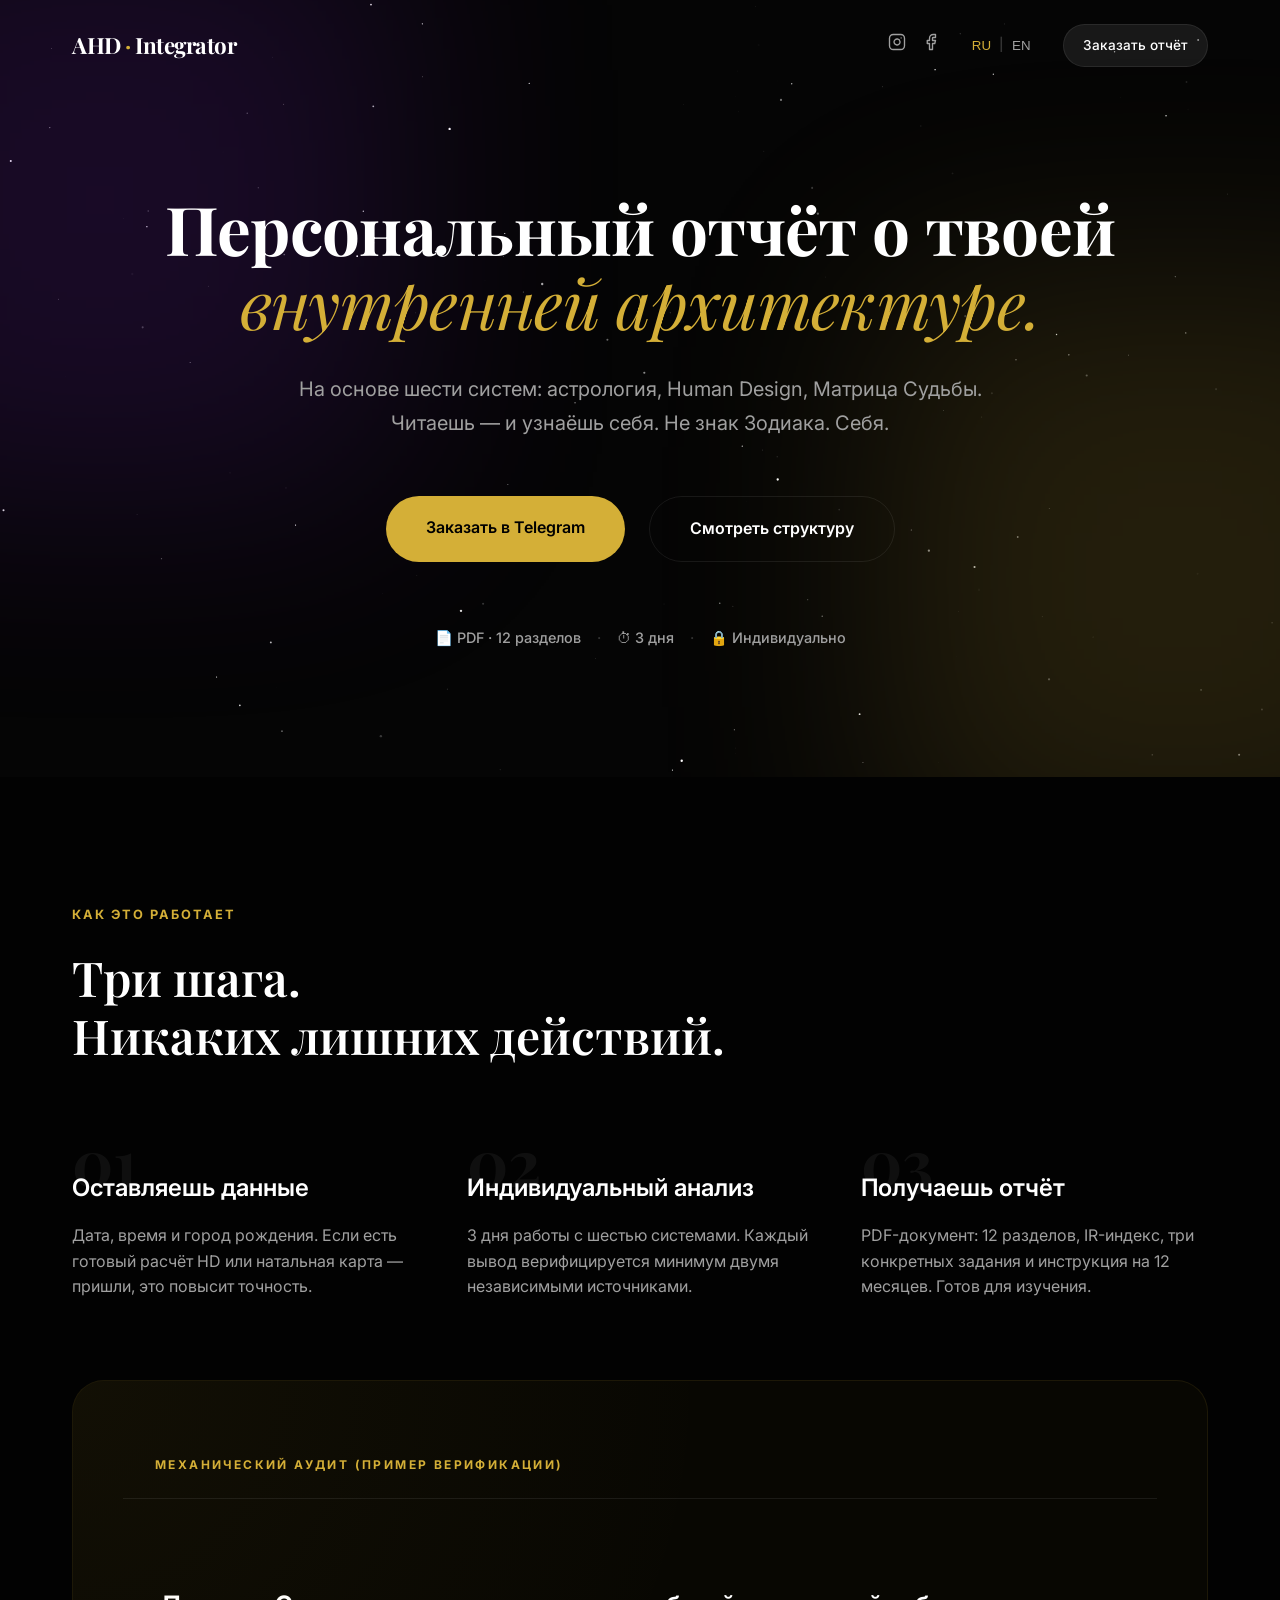
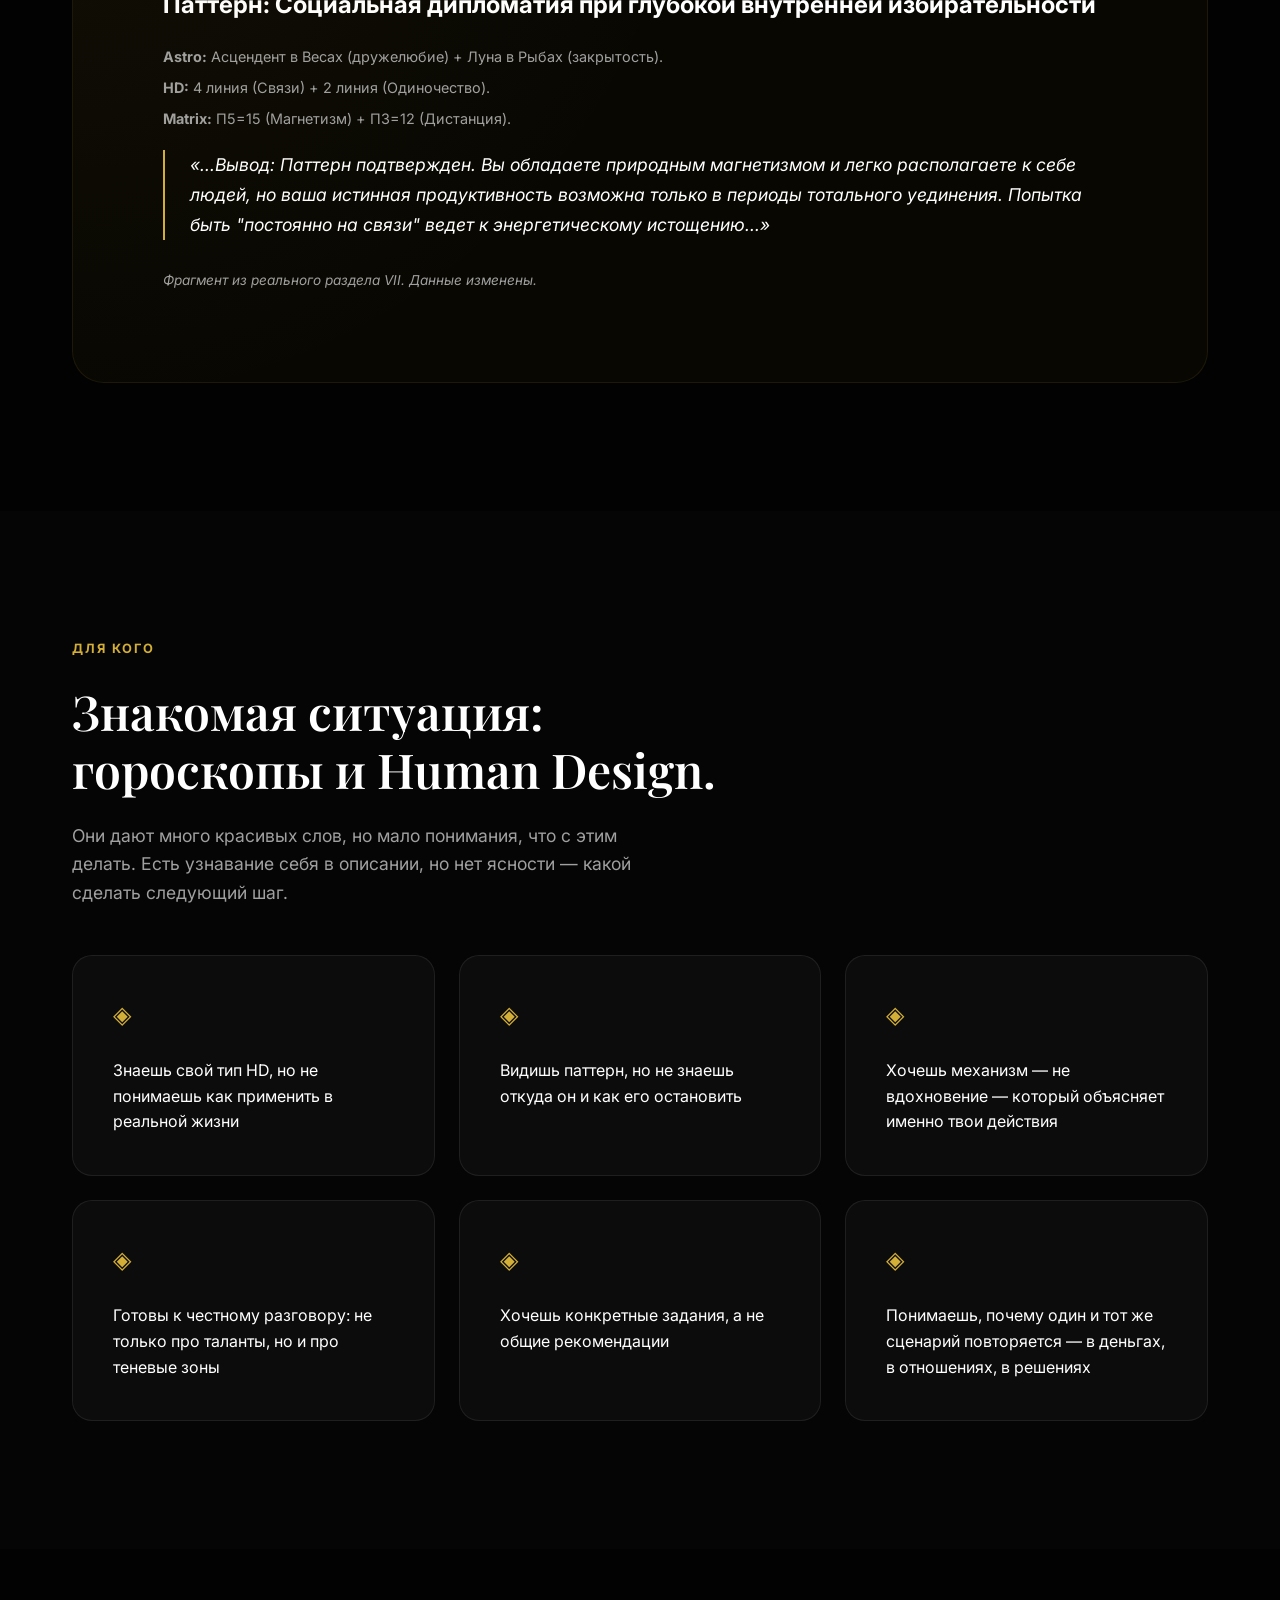
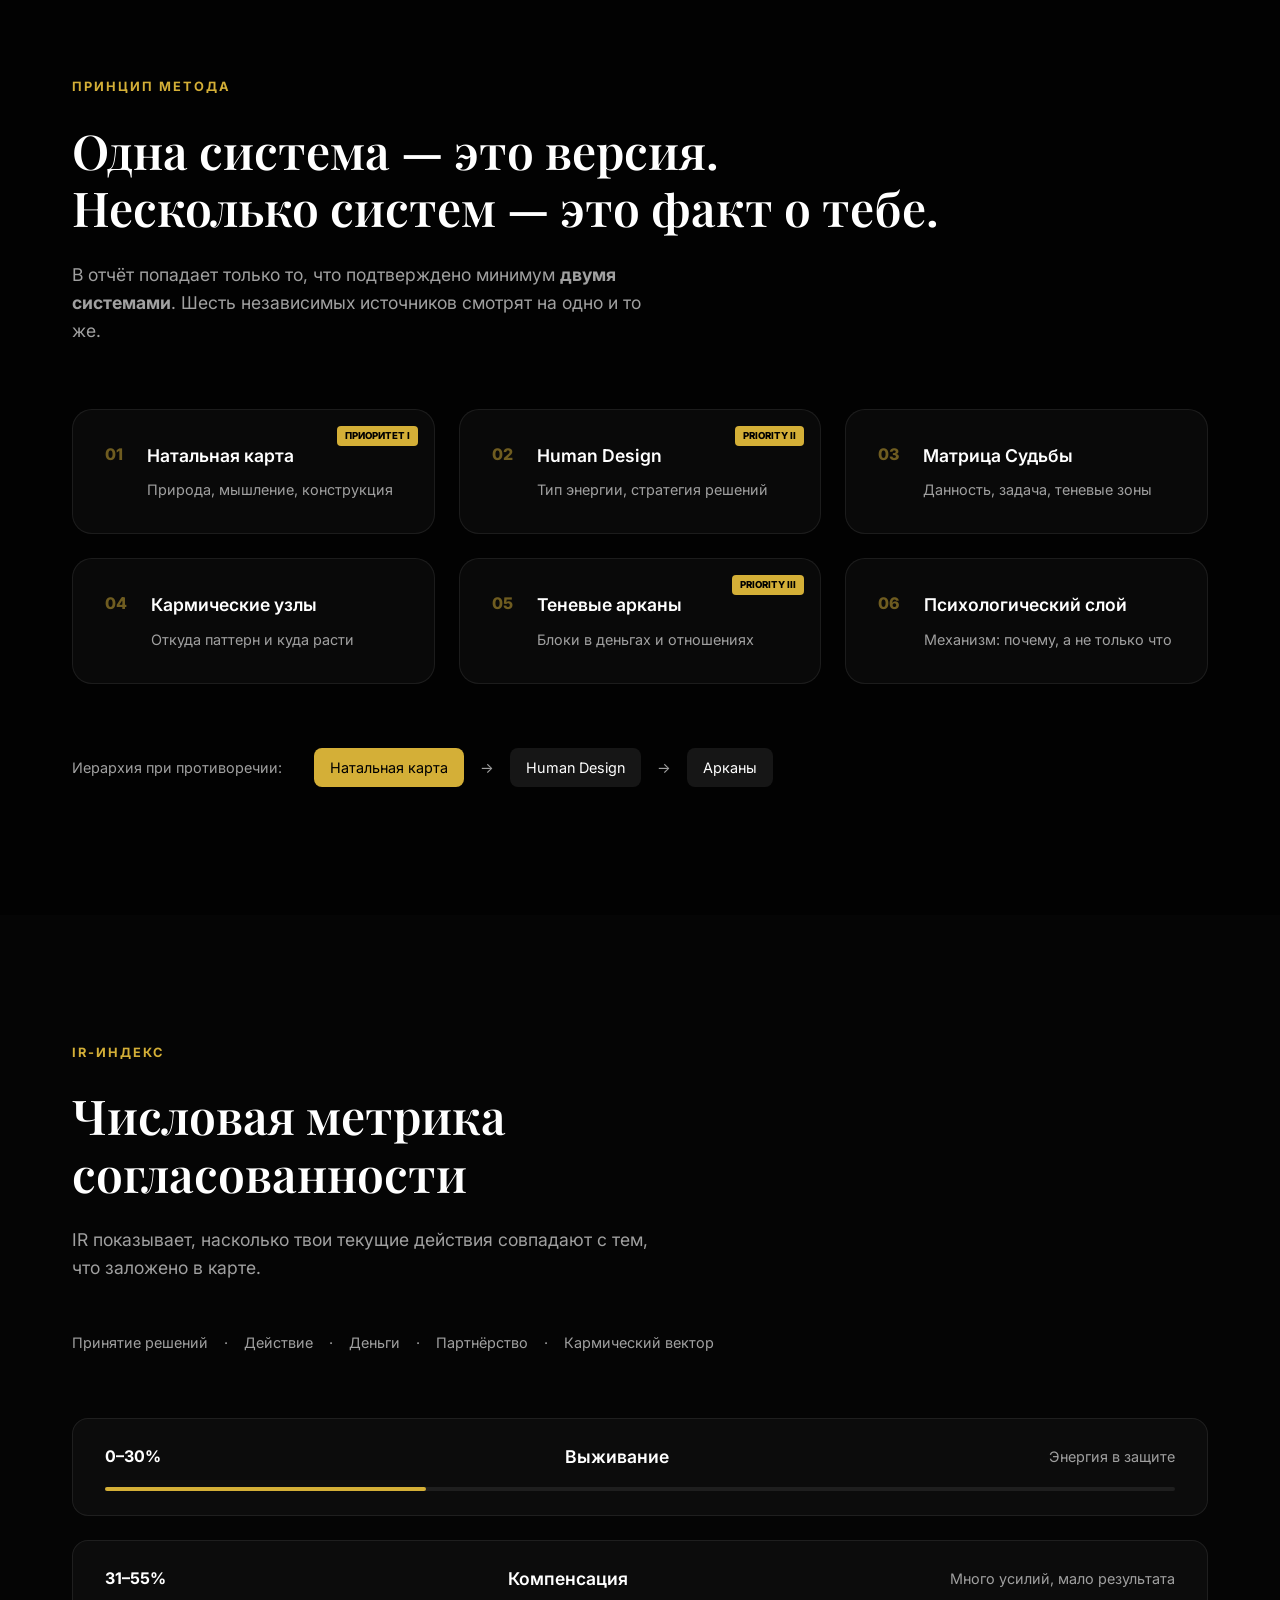
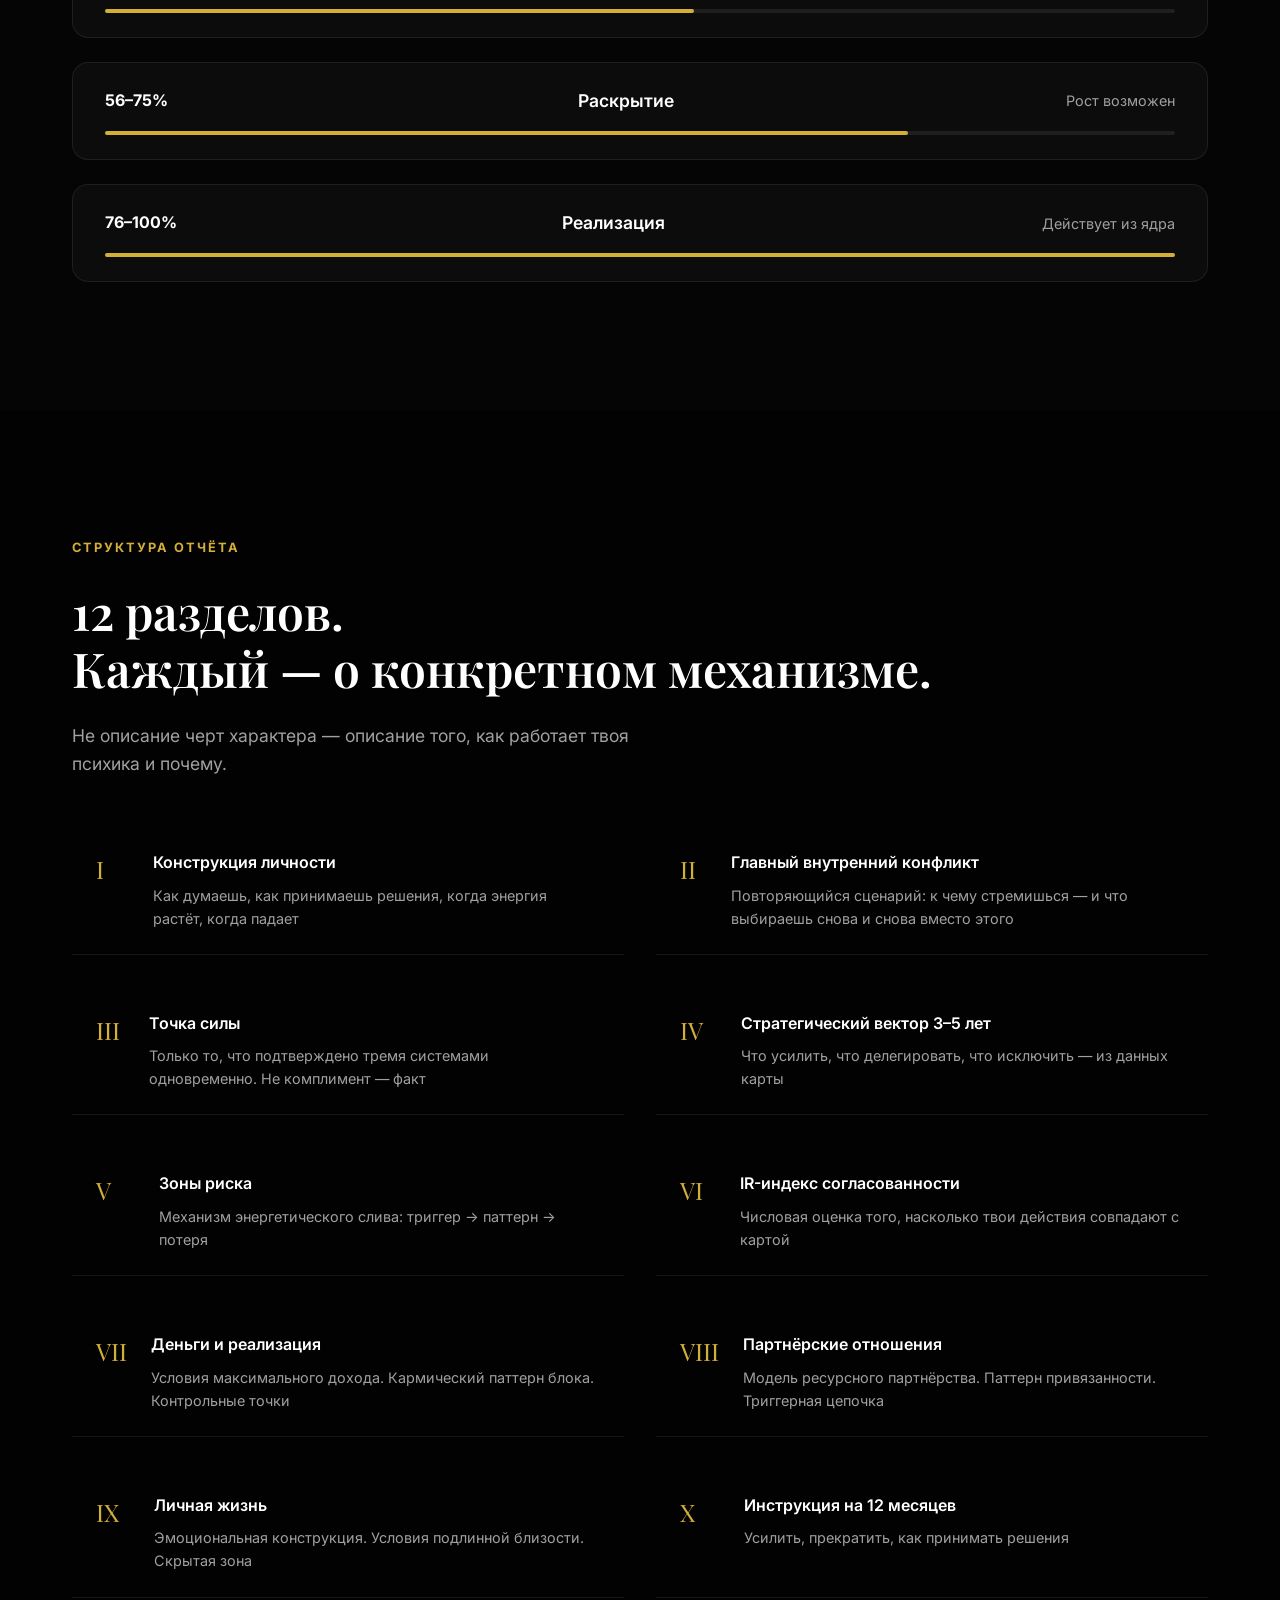
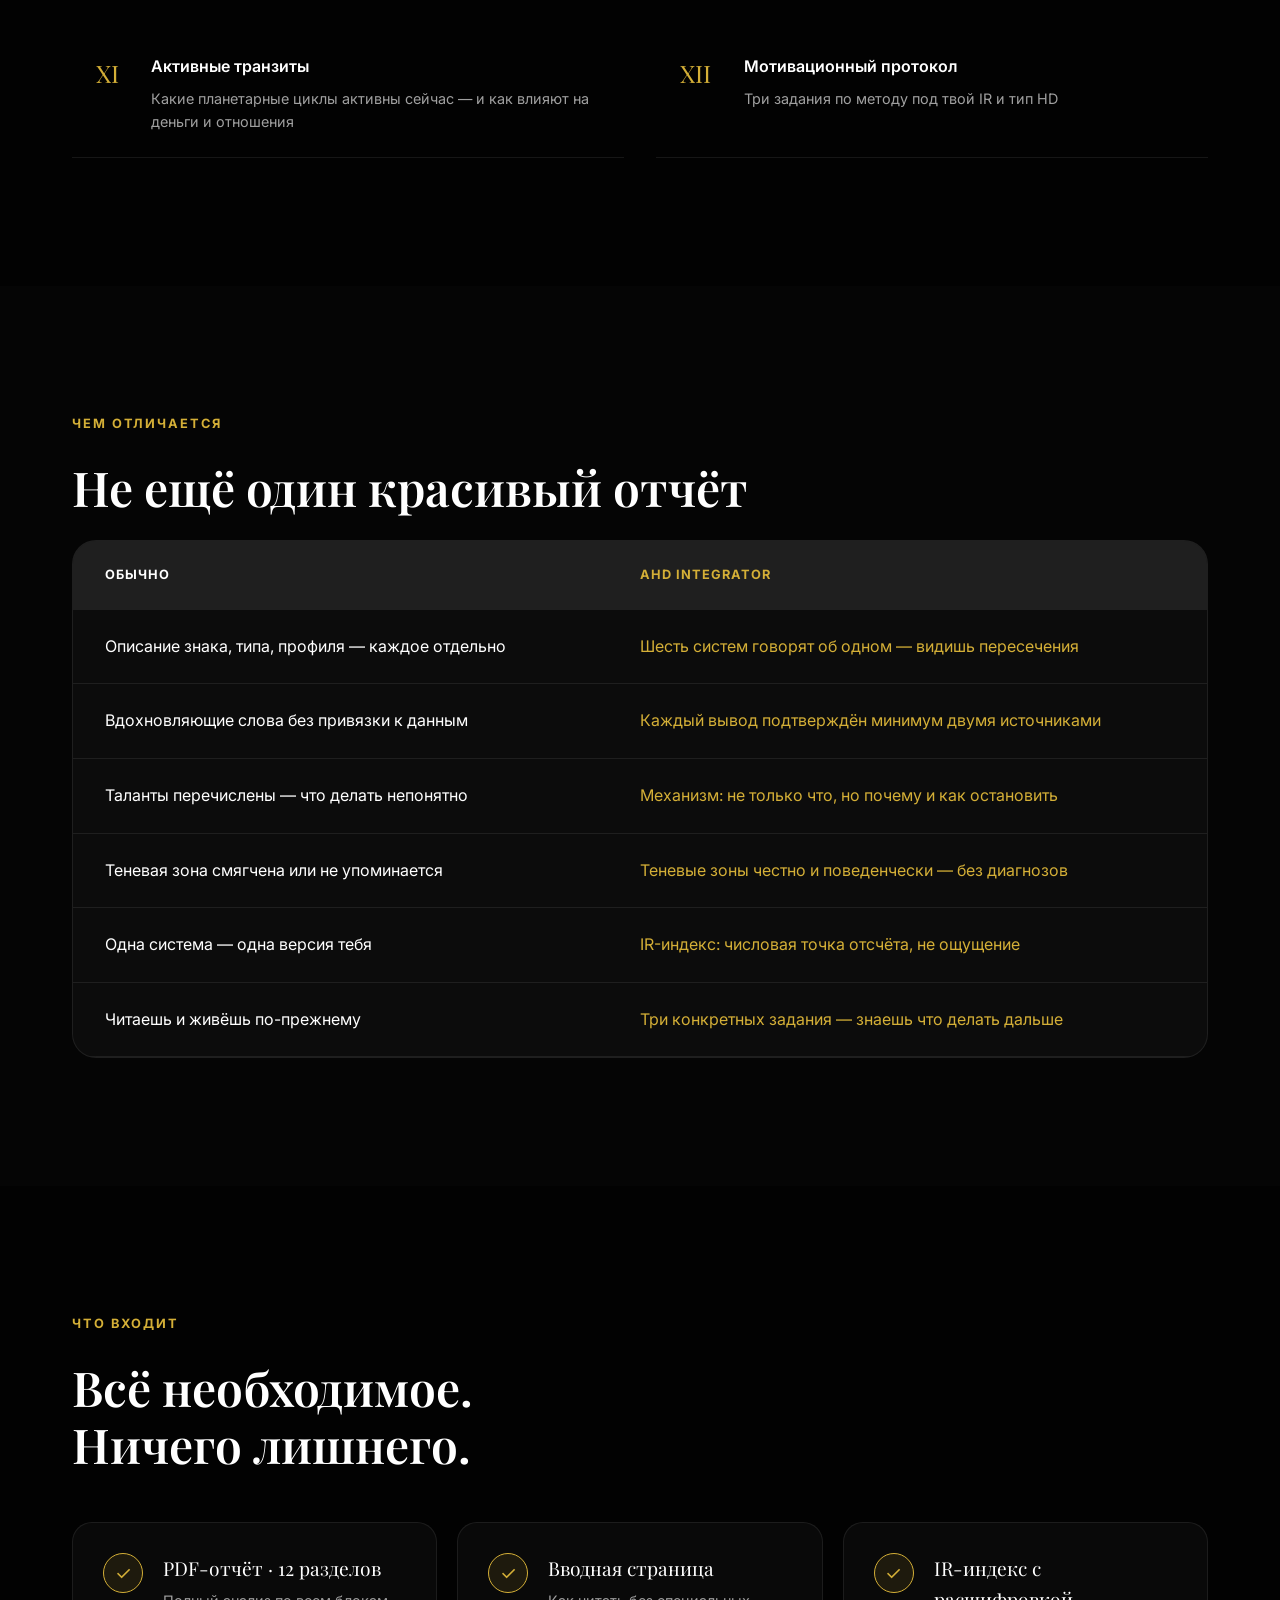
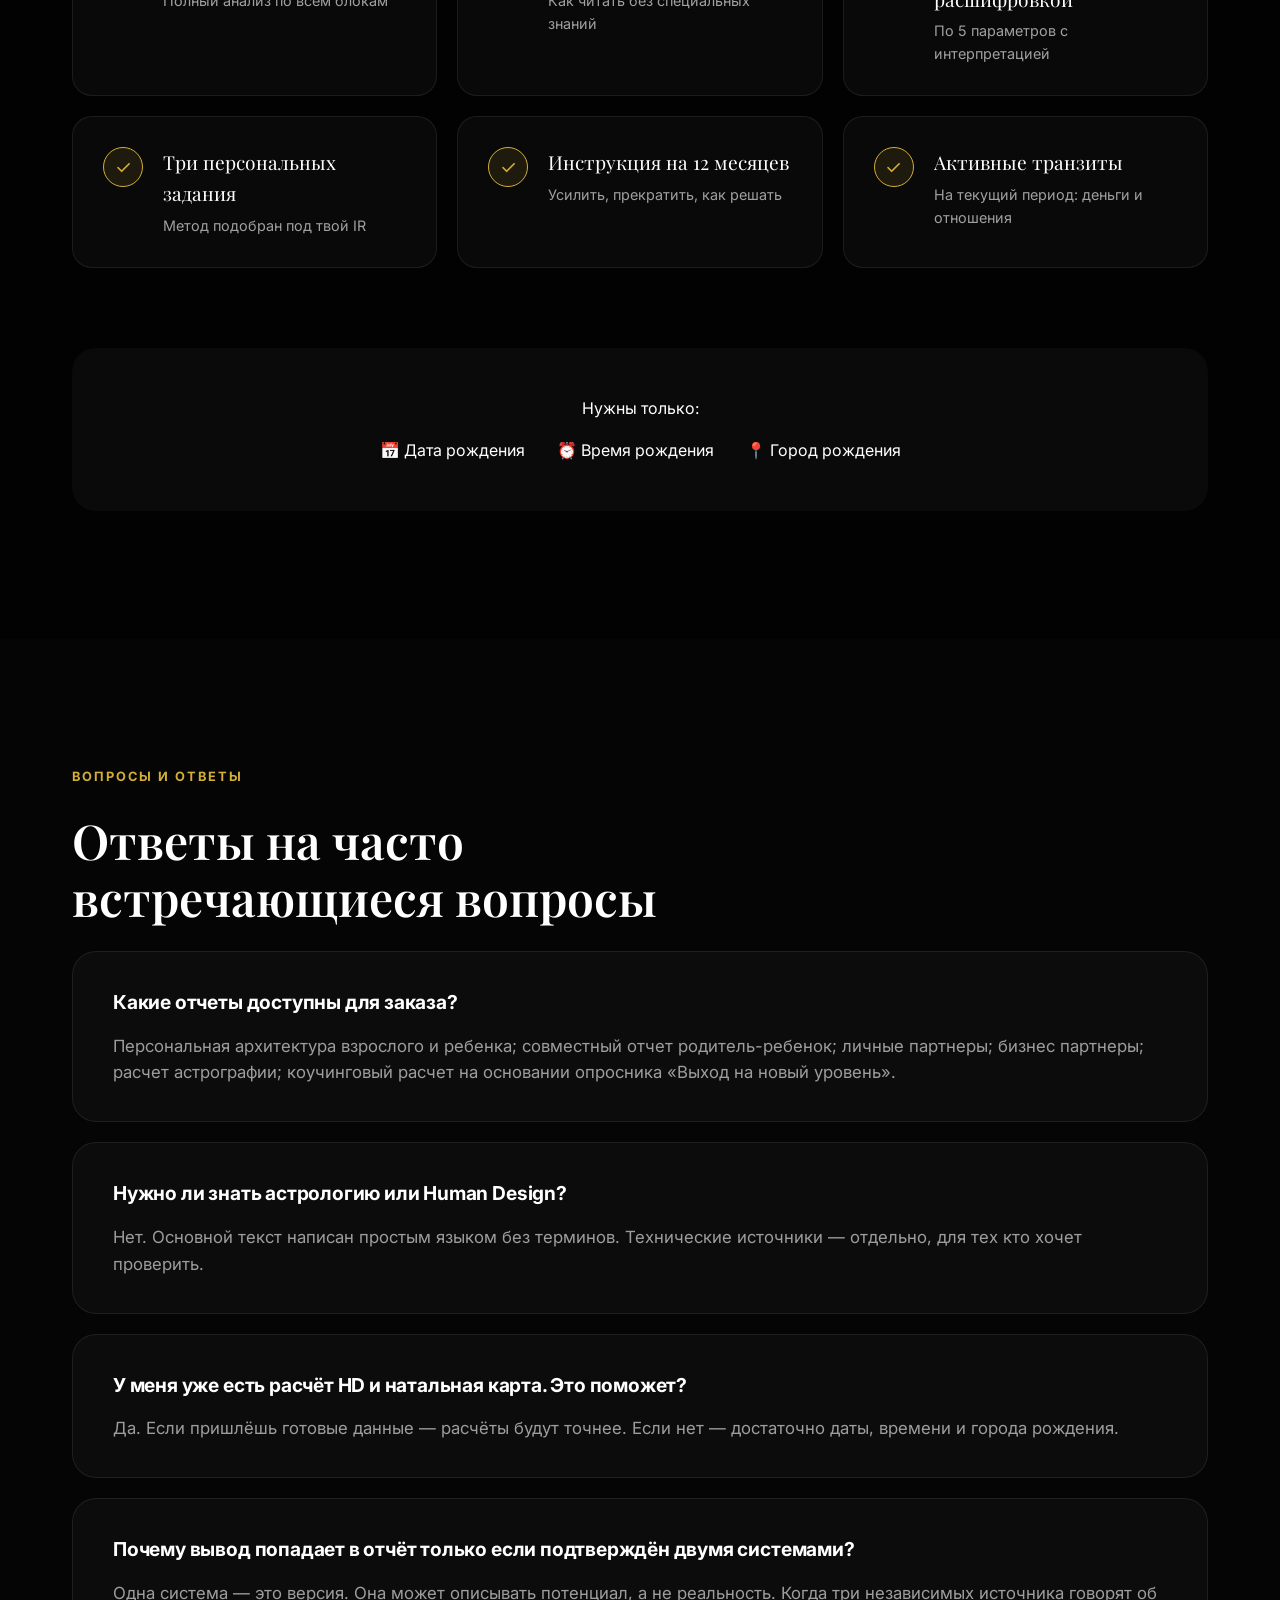
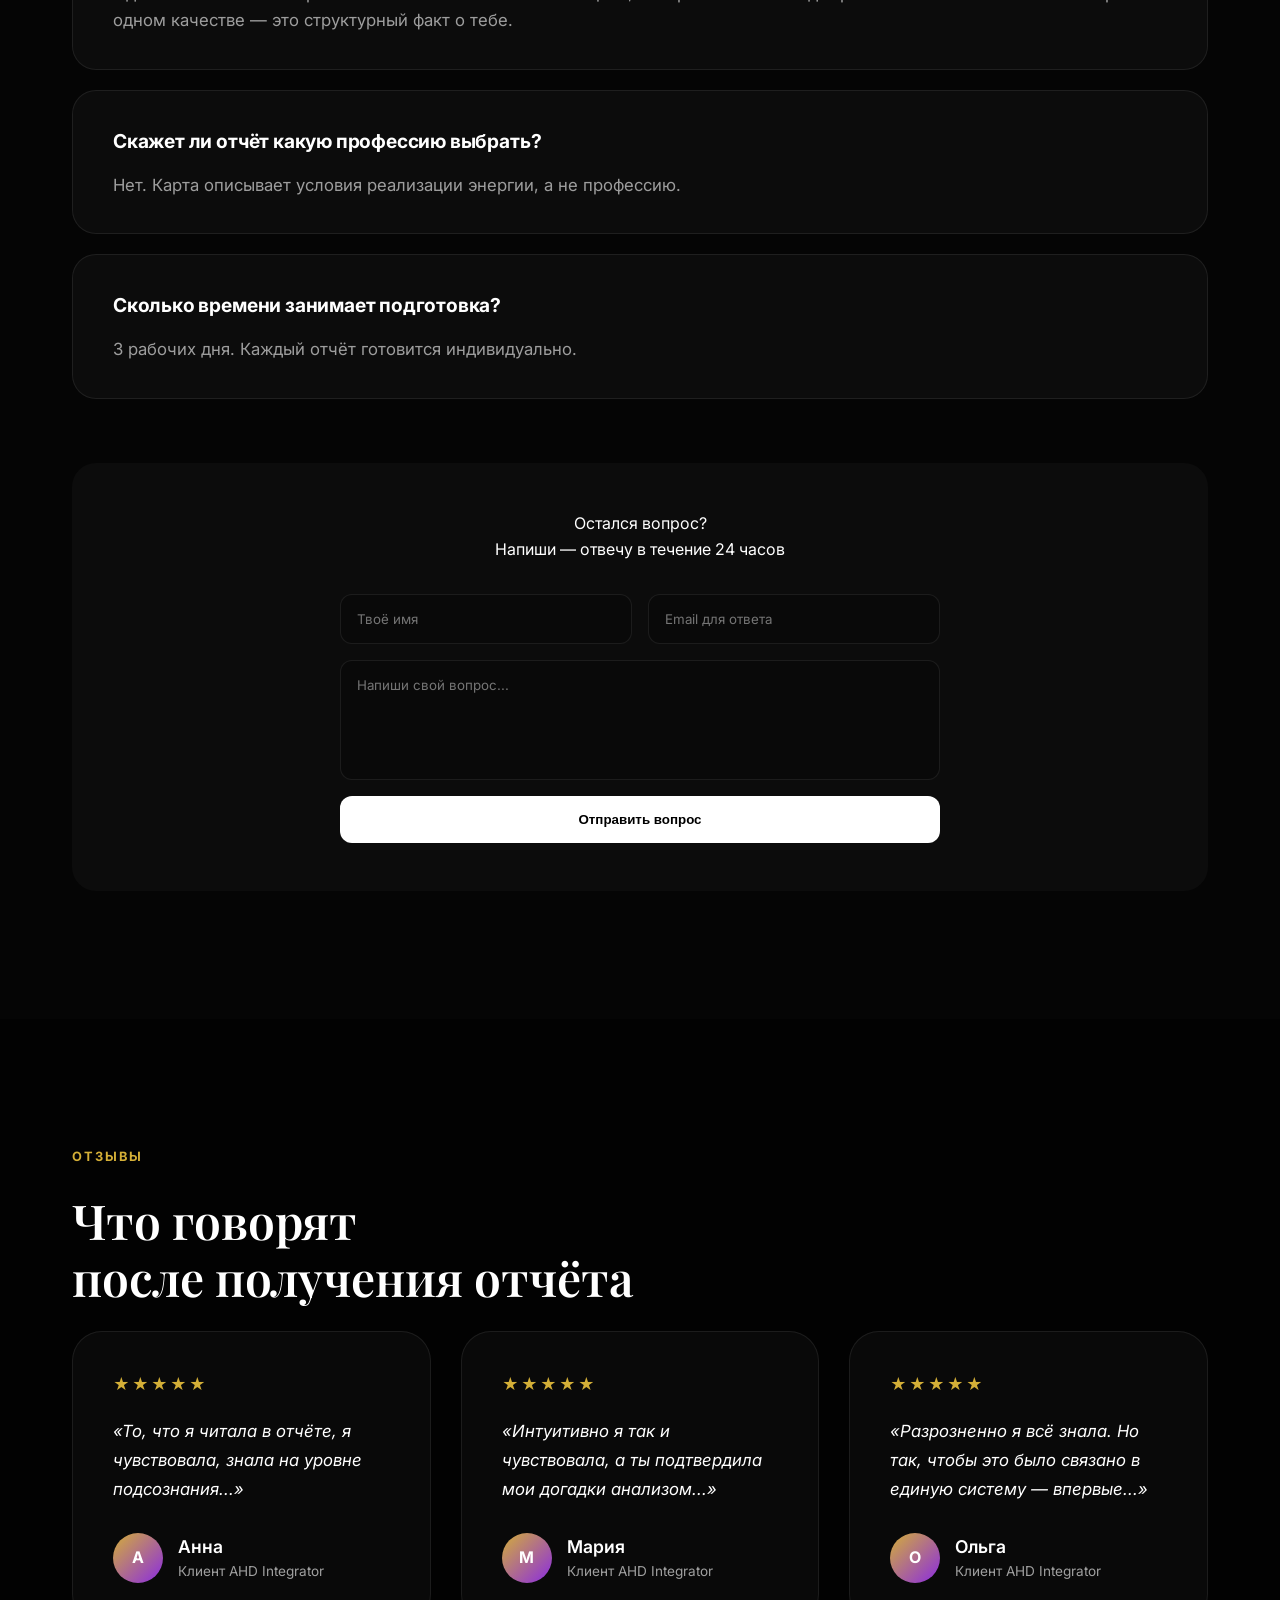
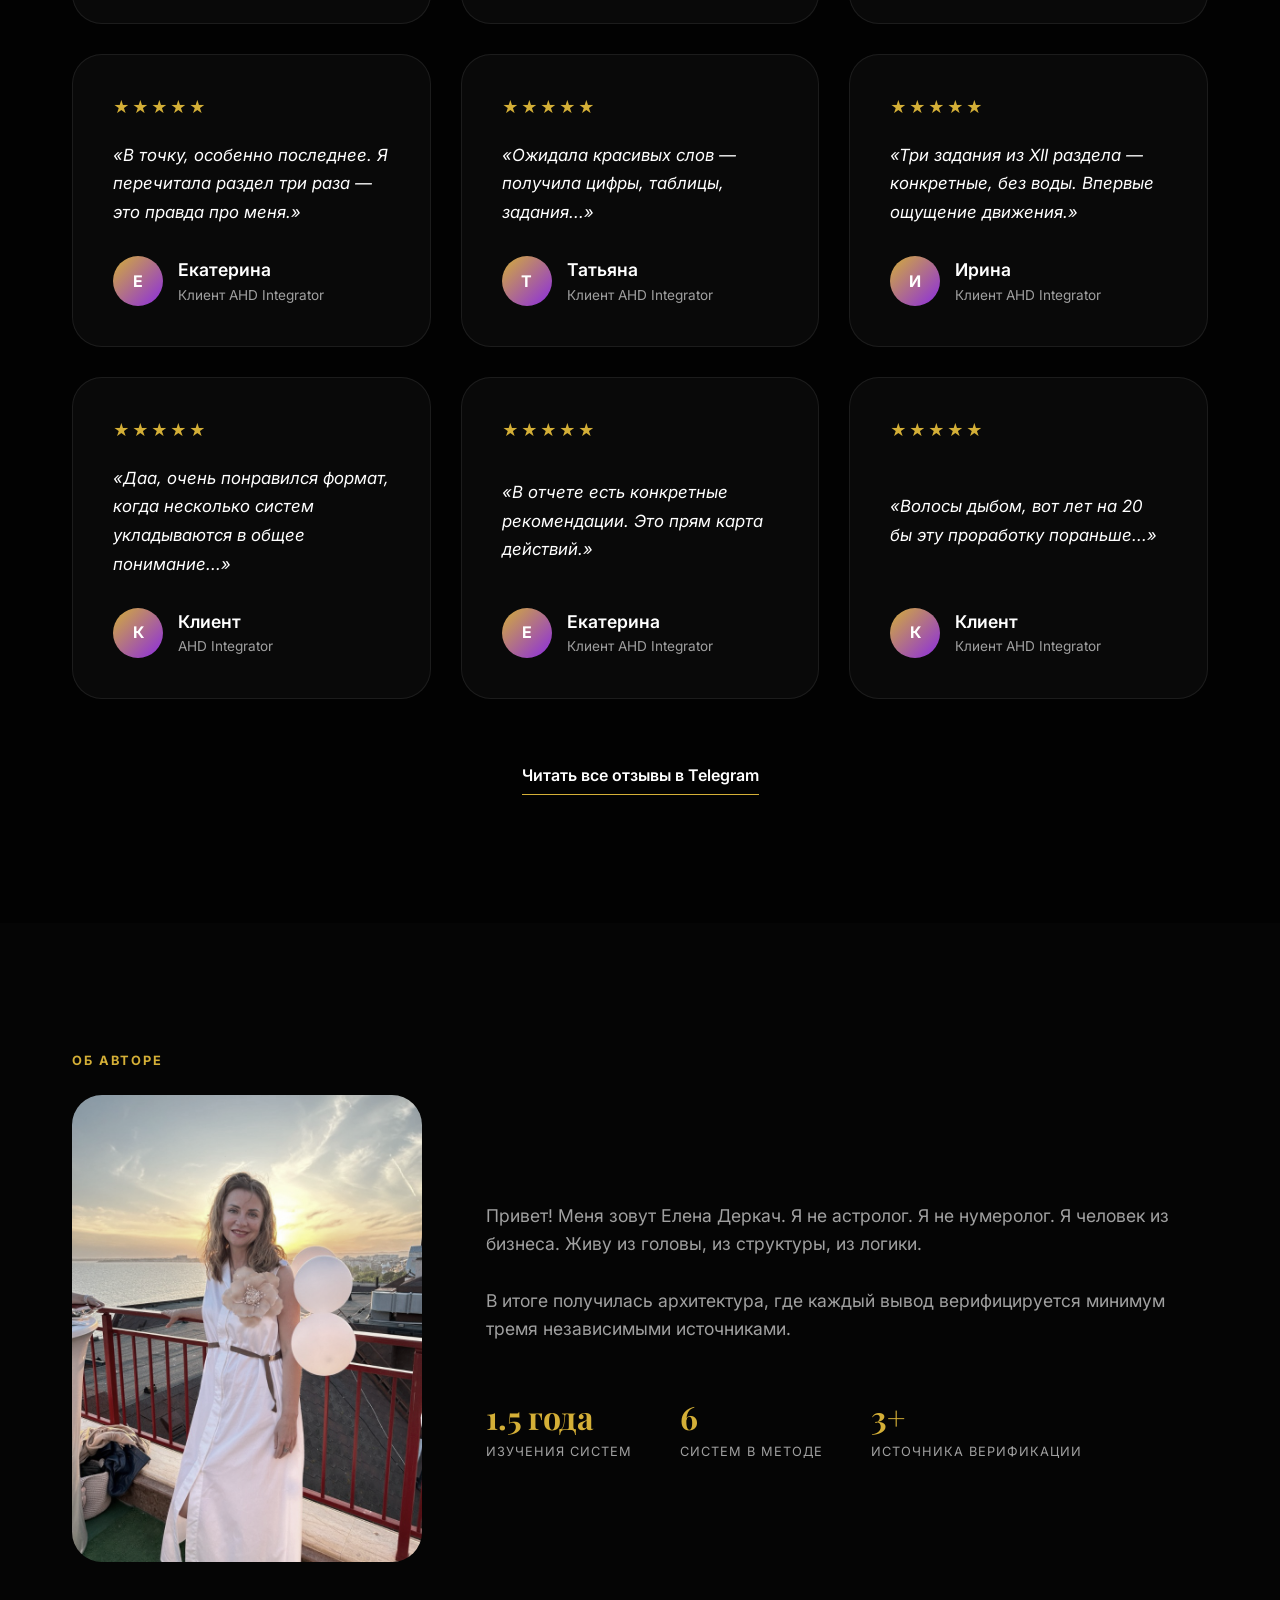
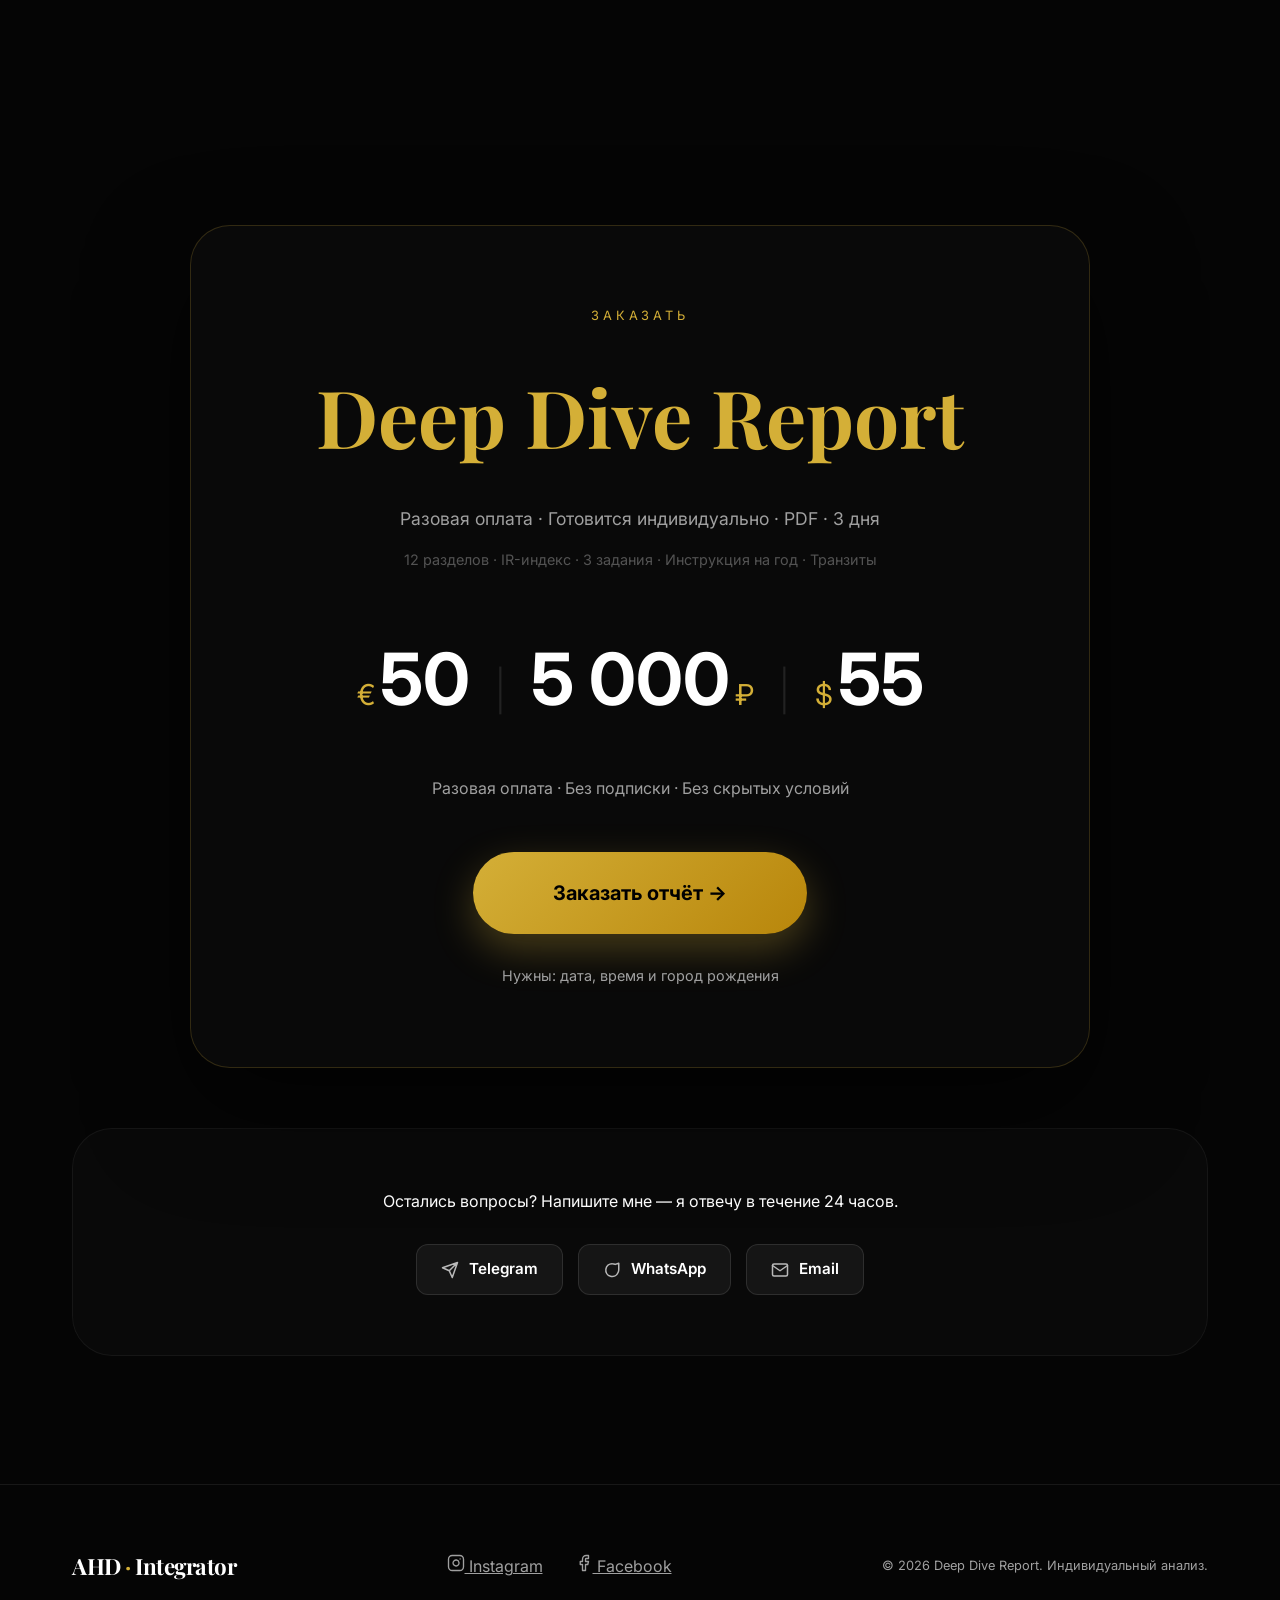
==== index.html @ 693e5ea9 "Add files via upload" ====
<!DOCTYPE html>
<html lang="ru">
<head>
<meta charset="UTF-8">
<meta name="viewport" content="width=device-width, initial-scale=1.0">
<title data-t="meta_title">Deep Dive Report — персональный анализ по 6 системам</title>
<meta name="description" data-t-content="meta_desc" content="Натальная карта, Human Design, Матрица Судьбы. Только то, что подтверждено твоими данными. Расшифровка личности без шаблонов.">
<link rel="canonical" href="https://ahd-integrator.surge.sh/">
<meta property="og:title" data-t-content="meta_title" content="Deep Dive Report — персональный анализ по 6 системам">
<meta property="og:description" data-t-content="meta_desc" content="Натальная карта, Human Design, Матрица Судьбы. Только то, что подтверждено твоими данными.">
<meta property="og:image" content="author.jpg">
<link rel="preconnect" href="https://fonts.googleapis.com">
<link href="https://fonts.googleapis.com/css2?family=Playfair+Display:ital,wght@0,400;0,600;0,700;1,400&family=Inter:wght@300;400;500;600&display=swap" rel="stylesheet">
<link rel="stylesheet" href="style.css?v=1.5">
</head>
<body>

<!-- STARS CANVAS -->
<canvas id="stars"></canvas>

<!-- NAV -->
<nav class="nav">
  <div class="nav-inner">
    <div class="logo">AHD <span class="logo-dot">·</span> Integrator</div>
    <div class="nav-right">
      <div class="nav-socials">
        <a href="https://www.instagram.com/ahd_integrator/" target="_blank" rel="noopener" class="social-link" aria-label="Instagram">
          <svg width="18" height="18" viewBox="0 0 24 24" fill="none" stroke="currentColor" stroke-width="1.8" stroke-linecap="round" stroke-linejoin="round"><rect x="2" y="2" width="20" height="20" rx="5" ry="5"/><path d="M16 11.37A4 4 0 1 1 12.63 8 4 4 0 0 1 16 11.37z"/><line x1="17.5" y1="6.5" x2="17.51" y2="6.5"/></svg>
        </a>
        <a href="https://www.facebook.com/AHDINTEGRATOR" target="_blank" rel="noopener" class="social-link" aria-label="Facebook">
          <svg width="18" height="18" viewBox="0 0 24 24" fill="none" stroke="currentColor" stroke-width="1.8" stroke-linecap="round" stroke-linejoin="round"><path d="M18 2h-3a5 5 0 0 0-5 5v3H7v4h3v8h4v-8h3l1-4h-4V7a1 1 0 0 1 1-1h3z"/></svg>
        </a>
      </div>
      <div class="lang-switch">
        <button class="lang-btn" data-lang="ru">RU</button>
        <span class="lang-sep">|</span>
        <button class="lang-btn" data-lang="en">EN</button>
      </div>
      <a href="#order" class="btn-nav" data-t="nav_order">Заказать отчёт</a>
    </div>
  </div>
</nav>

<!-- HERO -->
<section class="hero">
  <div class="hero-glow glow-1"></div>
  <div class="hero-glow glow-2"></div>
  <div class="container">
    <h1 class="hero-title reveal" data-t="hero_title">Персональный отчёт о твоей <br><em>внутренней архитектуре.</em></h1>
    <p class="hero-sub reveal" data-t="hero_sub">На основе шести систем: астрология, Human Design, Матрица Судьбы. Читаешь — и узнаёшь себя. Не знак Зодиака. Себя.</p>
    <div class="hero-cta reveal">
      <a href="https://t.me/delenava" target="_blank" rel="noopener" class="btn-primary" data-t="hero_tg">Заказать в Telegram</a>
      <a href="#structure" class="btn-ghost" data-t="hero_structure">Смотреть структуру</a>
    </div>
    <div class="hero-meta reveal">
      <span data-t="hero_meta_1">📄 PDF · 12 разделов</span>
      <span class="sep">·</span>
      <span data-t="hero_meta_2">⏱ 3 дня</span>
      <span class="sep">·</span>
      <span data-t="hero_meta_3">🔒 Индивидуально</span>
    </div>
  </div>
</section>

<!-- PROCESS -->
<section class="section section-dark" id="how">
  <div class="container">
    <div class="section-tag reveal" data-t="how_tag">Как это работает</div>
    <h2 class="section-title reveal" data-t="how_title">Три шага.<br>Никаких лишних действий.</h2>
    <div class="steps-grid">
      <div class="step-item reveal">
        <div class="step-num">01</div>
        <div class="step-name" data-t="step1_name">Оставляешь данные</div>
        <div class="step-desc" data-t="step1_desc">Дата, время и город рождения. Если есть готовый расчёт HD или натальная карта — пришли, это повысит точность.</div>
      </div>
      <div class="step-item reveal">
        <div class="step-num">02</div>
        <div class="step-name" data-t="step2_name">Индивидуальный анализ</div>
        <div class="step-desc" data-t="step2_desc">3 дня работы с шестью системами. Каждый вывод верифицируется минимум двумя независимыми источниками.</div>
      </div>
      <div class="step-item reveal">
        <div class="step-num">03</div>
        <div class="step-name" data-t="step3_name">Получаешь отчёт</div>
        <div class="step-desc" data-t="step3_desc">PDF-документ: 12 разделов, IR-индекс, три конкретных задания и инструкция на 12 месяцев. Готов для изучения.</div>
      </div>
    </div>

    <!-- SAMPLE BLOCK -->
    <div class="report-sample reveal">
      <div class="sample-header">
        <span class="sample-tag" data-t="sample_tag">Механический аудит (Пример верификации)</span>
      </div>
      <div class="sample-content">
        <p class="sample-title" data-t="sample_title">Паттерн: Социальная дипломатия при глубокой внутренней избирательности</p>
        <div class="sample-text">
          <ul style="list-style: none; padding-left: 0; color: var(--text-muted); font-size: 0.9rem;">
            <li style="margin-bottom: 8px;"><strong>Astro:</strong> <span data-t="sample_astro">Асцендент в Весах (дружелюбие) + Луна в Рыбах (закрытость).</span></li>
            <li style="margin-bottom: 8px;"><strong>HD:</strong> <span data-t="sample_hd">4 линия (Связи) + 2 линия (Одиночество).</span></li>
            <li style="margin-bottom: 8px;"><strong>Matrix:</strong> <span data-t="sample_matrix">П5=15 (Магнетизм) + П3=12 (Дистанция).</span></li>
          </ul>
          <blockquote style="margin-top: 20px;" data-t="sample_quote">
            «...Вывод: Паттерн подтвержден. Вы обладаете природным магнетизмом и легко располагаете к себе людей, но ваша истинная продуктивность возможна только в периоды тотального уединения. Попытка быть "постоянно на связи" ведет к энергетическому истощению...»
          </blockquote>
        </div>
        <p class="sample-note" data-t="sample_note">Фрагмент из реального раздела VII. Данные изменены.</p>
      </div>
    </div>
  </div>
</section>

<!-- FOR WHOM -->
<section class="section" id="forwho">
  <div class="container">
    <div class="section-tag reveal" data-t="forwho_tag">Для кого</div>
    <h2 class="section-title reveal" data-t="forwho_title">Знакомая ситуация: <br>гороскопы и Human Design.</h2>
    <p class="section-desc reveal" data-t="forwho_desc">Они дают много красивых слов, но мало понимания, что с этим делать. Есть узнавание себя в описании, но нет ясности — какой сделать следующий шаг.</p>

    <div class="cards-grid">
      <div class="card reveal">
        <div class="card-icon">◈</div>
        <p data-t="card1">Знаешь свой тип HD, но не понимаешь как применить в реальной жизни</p>
      </div>
      <div class="card reveal">
        <div class="card-icon">◈</div>
        <p data-t="card2">Видишь паттерн, но не знаешь откуда он и как его остановить</p>
      </div>
      <div class="card reveal">
        <div class="card-icon">◈</div>
        <p data-t="card3">Хочешь механизм — не вдохновение — который объясняет именно твои действия</p>
      </div>
      <div class="card reveal">
        <div class="card-icon">◈</div>
        <p data-t="card4">Готовы к честному разговору: не только про таланты, но и про теневые зоны</p>
      </div>
      <div class="card reveal">
        <div class="card-icon">◈</div>
        <p data-t="card5">Хочешь конкретные задания, а не общие рекомендации</p>
      </div>
      <div class="card reveal">
        <div class="card-icon">◈</div>
        <p data-t="card6">Понимаешь, почему один и тот же сценарий повторяется — в деньгах, в отношениях, в решениях</p>
      </div>
    </div>
  </div>
</section>

<!-- METHOD -->
<section class="section section-dark" id="method">
  <div class="section-glow"></div>
  <div class="container">
    <div class="section-tag reveal" data-t="method_tag">Принцип метода</div>
    <h2 class="section-title reveal" data-t="method_title"><em>Одна система — это версия.<br>Несколько систем — это факт о тебе.</em></h2>
    <p class="section-desc reveal" data-t="method_desc">В отчёт попадает только то, что подтверждено минимум <strong>двумя системами</strong>. Шесть независимых источников смотрят на одно и то же.</p>

    <div class="systems-grid">
      <div class="system-item reveal">
        <div class="sys-num">01</div>
        <div class="sys-content">
          <div class="sys-name" data-t="sys1_name">Натальная карта</div>
          <div class="sys-desc" data-t="sys1_desc">Природа, мышление, конструкция</div>
        </div>
        <div class="sys-badge" data-t="sys_p1">Приоритет I</div>
      </div>
      <div class="system-item reveal">
        <div class="sys-num">02</div>
        <div class="sys-content">
          <div class="sys-name" data-t="sys2_name">Human Design</div>
          <div class="sys-desc" data-t="sys2_desc">Тип энергии, стратегия решений</div>
        </div>
        <div class="sys-badge" data-t="sys_p2">Приоритет II</div>
      </div>
      <div class="system-item reveal">
        <div class="sys-num">03</div>
        <div class="sys-content">
          <div class="sys-name" data-t="sys3_name">Матрица Судьбы</div>
          <div class="sys-desc" data-t="sys3_desc">Данность, задача, теневые зоны</div>
        </div>
      </div>
      <div class="system-item reveal">
        <div class="sys-num">04</div>
        <div class="sys-content">
          <div class="sys-name" data-t="sys4_name">Кармические узлы</div>
          <div class="sys-desc" data-t="sys4_desc">Откуда паттерн и куда расти</div>
        </div>
      </div>
      <div class="system-item reveal">
        <div class="sys-num">05</div>
        <div class="sys-content">
          <div class="sys-name" data-t="sys5_name">Теневые арканы</div>
          <div class="sys-desc" data-t="sys5_desc">Блоки в деньгах и отношениях</div>
        </div>
        <div class="sys-badge" data-t="sys_p3">Приоритет III</div>
      </div>
      <div class="system-item reveal">
        <div class="sys-num">06</div>
        <div class="sys-content">
          <div class="sys-name" data-t="sys6_name">Психологический слой</div>
          <div class="sys-desc" data-t="sys6_desc">Механизм: почему, а не только что</div>
        </div>
      </div>
    </div>

    <div class="hierarchy-note reveal">
      <span data-t="sys_hier">Иерархия при противоречии:</span>
      <div class="hierarchy-chain">
        <span class="hc-item active" data-t="sys1_name">Натальная карта</span>
        <span class="hc-arrow">→</span>
        <span class="hc-item">Human Design</span>
        <span class="hc-arrow">→</span>
        <span class="hc-item" data-t="sys_arc">Арканы</span>
      </div>
    </div>
  </div>
</section>

<!-- IR INDEX -->
<section class="section" id="ir">
  <div class="container">
    <div class="section-tag reveal" data-t="ir_tag">IR-Индекс</div>
    <h2 class="section-title reveal" data-t="ir_title">Числовая метрика<br>согласованности</h2>
    <p class="section-desc reveal" data-t="ir_desc">IR показывает, насколько твои текущие действия совпадают с тем, что заложено в карте. Это не оценка тебя — это точка отсчёта для роста.</p>

    <div class="ir-params reveal">
      <span data-t="ir_p1">Принятие решений</span>
      <span class="ir-dot">·</span>
      <span data-t="ir_p2">Действие</span>
      <span class="ir-dot">·</span>
      <span data-t="ir_p3">Деньги</span>
      <span class="ir-dot">·</span>
      <span data-t="ir_p4">Партнёрство</span>
      <span class="ir-dot">·</span>
      <span data-t="ir_p5">Кармический вектор</span>
    </div>

    <div class="ir-levels">
      <div class="ir-level reveal">
        <div class="ir-info">
          <div class="ir-range">0–30%</div>
          <div class="ir-label" data-t="ir_l1">Выживание</div>
          <div class="ir-desc" data-t="ir_d1">Энергия в защите</div>
        </div>
        <div class="ir-bar-wrap">
          <div class="ir-bar" style="--w:30%"></div>
        </div>
      </div>
      <div class="ir-level reveal">
        <div class="ir-info">
          <div class="ir-range">31–55%</div>
          <div class="ir-label" data-t="ir_l2">Компенсация</div>
          <div class="ir-desc" data-t="ir_d2">Много усилий, мало результата</div>
        </div>
        <div class="ir-bar-wrap">
          <div class="ir-bar" style="--w:55%"></div>
        </div>
      </div>
      <div class="ir-level reveal">
        <div class="ir-info">
          <div class="ir-range">56–75%</div>
          <div class="ir-label" data-t="ir_l3">Раскрытие</div>
          <div class="ir-desc" data-t="ir_d3">Рост возможен</div>
        </div>
        <div class="ir-bar-wrap">
          <div class="ir-bar" style="--w:75%"></div>
        </div>
      </div>
      <div class="ir-level reveal">
        <div class="ir-info">
          <div class="ir-range">76–100%</div>
          <div class="ir-label" data-t="ir_l4">Реализация</div>
          <div class="ir-desc" data-t="ir_d4">Действует из ядра</div>
        </div>
        <div class="ir-bar-wrap">
          <div class="ir-bar gold" style="--w:100%"></div>
        </div>
      </div>
    </div>
  </div>
</section>

<!-- STRUCTURE -->
<section class="section section-dark" id="structure">
  <div class="section-glow glow-right"></div>
  <div class="container">
    <div class="section-tag reveal" data-t="struct_tag">Структура отчёта</div>
    <h2 class="section-title reveal" data-t="struct_title">12 разделов.<br>Каждый — о конкретном механизме.</h2>
    <p class="section-desc reveal" data-t="struct_desc">Не описание черт характера — описание того, как работает твоя психика и почему.</p>

    <div class="sections-list">
      <div class="sec-item reveal">
        <div class="sec-num">I</div>
        <div class="sec-body">
          <div class="sec-name" data-t="s1">Конструкция личности</div>
          <div class="sec-desc" data-t="s1_d">Как думаешь, как принимаешь решения, когда энергия растёт, когда падает</div>
        </div>
      </div>
      <div class="sec-item reveal">
        <div class="sec-num">II</div>
        <div class="sec-body">
          <div class="sec-name" data-t="s2">Главный внутренний конфликт</div>
          <div class="sec-desc" data-t="s2_d">Повторяющийся сценарий: к чему стремишься — и что выбираешь снова и снова вместо этого</div>
        </div>
      </div>
      <div class="sec-item reveal">
        <div class="sec-num">III</div>
        <div class="sec-body">
          <div class="sec-name" data-t="s3">Точка силы</div>
          <div class="sec-desc" data-t="s3_d">Только то, что подтверждено тремя системами одновременно. Не комплимент — факт</div>
        </div>
      </div>
      <div class="sec-item reveal">
        <div class="sec-num">IV</div>
        <div class="sec-body">
          <div class="sec-name" data-t="s4">Стратегический вектор 3–5 лет</div>
          <div class="sec-desc" data-t="s4_d">Что усилить, что делегировать, что исключить — из данных карты</div>
        </div>
      </div>
      <div class="sec-item reveal">
        <div class="sec-num">V</div>
        <div class="sec-body">
          <div class="sec-name" data-t="s5">Зоны риска</div>
          <div class="sec-desc" data-t="s5_d">Механизм энергетического слива: триггер → паттерн → потеря</div>
        </div>
      </div>
      <div class="sec-item reveal">
        <div class="sec-num">VI</div>
        <div class="sec-body">
          <div class="sec-name" data-t="s6">IR-индекс согласованности</div>
          <div class="sec-desc" data-t="s6_d">Числовая оценка того, насколько твои действия совпадают с картой</div>
        </div>
      </div>
      <div class="sec-item reveal">
        <div class="sec-num">VII</div>
        <div class="sec-body">
          <div class="sec-name" data-t="s7">Деньги и реализация</div>
          <div class="sec-desc" data-t="s7_d">Условия максимального дохода. Кармический паттерн блока. Контрольные точки</div>
        </div>
      </div>
      <div class="sec-item reveal">
        <div class="sec-num">VIII</div>
        <div class="sec-body">
          <div class="sec-name" data-t="s8">Партнёрские отношения</div>
          <div class="sec-desc" data-t="s8_d">Модель ресурсного партнёрства. Паттерн привязанности. Триггерная цепочка</div>
        </div>
      </div>
      <div class="sec-item reveal">
        <div class="sec-num">IX</div>
        <div class="sec-body">
          <div class="sec-name" data-t="s9">Личная жизнь</div>
          <div class="sec-desc" data-t="s9_d">Эмоциональная конструкция. Условия подлинной близости. Скрытая зона</div>
        </div>
      </div>
      <div class="sec-item reveal">
        <div class="sec-num">X</div>
        <div class="sec-body">
          <div class="sec-name" data-t="s10">Инструкция на 12 месяцев</div>
          <div class="sec-desc" data-t="s10_d">Усилить, прекратить, как принимать решения</div>
        </div>
      </div>
      <div class="sec-item reveal">
        <div class="sec-num">XI</div>
        <div class="sec-body">
          <div class="sec-name" data-t="s11">Активные транзиты</div>
          <div class="sec-desc" data-t="s11_d">Какие планетарные циклы активны сейчас — и как влияют на деньги и отношения</div>
        </div>
      </div>
      <div class="sec-item reveal">
        <div class="sec-num">XII</div>
        <div class="sec-body">
          <div class="sec-name" data-t="s12">Мотивационный протокол</div>
          <div class="sec-desc" data-t="s12_d">Три задания по методу под твой IR и тип HD</div>
        </div>
      </div>
    </div>
  </div>
</section>

<!-- COMPARISON -->
<section class="section" id="compare">
  <div class="container">
    <div class="section-tag reveal" data-t="comp_tag">Чем отличается</div>
    <h2 class="section-title reveal" data-t="comp_title">Не ещё один красивый отчёт</h2>

    <div class="compare-table reveal">
      <div class="compare-header">
        <div class="col-usual" data-t="c_usual">Обычно</div>
        <div class="col-ahd" data-t="c_ahd">AHD Integrator</div>
      </div>
      <div class="compare-row">
        <div class="col-usual" data-t="cr1_l">Описание знака, типа, профиля — каждое отдельно</div>
        <div class="col-ahd" data-t="cr1_r">Шесть систем говорят об одном — видишь пересечения</div>
      </div>
      <div class="compare-row">
        <div class="col-usual" data-t="cr2_l">Вдохновляющие слова без привязки к данным</div>
        <div class="col-ahd" data-t="cr2_r">Каждый вывод подтверждён минимум двумя источниками</div>
      </div>
      <div class="compare-row">
        <div class="col-usual" data-t="cr3_l">Таланты перечислены — что делать непонятно</div>
        <div class="col-ahd" data-t="cr3_r">Механизм: не только что, но почему и как остановить</div>
      </div>
      <div class="compare-row">
        <div class="col-usual" data-t="cr4_l">Теневая зона смягчена или не упоминается</div>
        <div class="col-ahd" data-t="cr4_r">Теневые зоны честно и поведенчески — без диагнозов</div>
      </div>
      <div class="compare-row">
        <div class="col-usual" data-t="cr5_l">Одна система — одна версия тебя</div>
        <div class="col-ahd" data-t="cr5_r">IR-индекс: числовая точка отсчёта, не ощущение</div>
      </div>
      <div class="compare-row">
        <div class="col-usual" data-t="cr6_l">Читаешь и живёшь по-прежнему</div>
        <div class="col-ahd" data-t="cr6_r">Три конкретных задания — знаешь что делать дальше</div>
      </div>
    </div>
  </div>
</section>

<!-- WHAT'S INCLUDED -->
<section class="section section-dark" id="includes">
  <div class="container">
    <div class="section-tag reveal" data-t="inc_tag">Что входит</div>
    <h2 class="section-title reveal" data-t="inc_title">Всё необходимое.<br>Ничего лишнего.</h2>

    <div class="includes-grid">
      <div class="include-item reveal">
        <div class="inc-check">✓</div>
        <div>
          <div class="inc-name" data-t="inc1">PDF-отчёт · 12 разделов</div>
          <div class="inc-desc" data-t="inc1_d">Полный анализ по всем блокам</div>
        </div>
      </div>
      <div class="include-item reveal">
        <div class="inc-check">✓</div>
        <div>
          <div class="inc-name" data-t="inc2">Вводная страница</div>
          <div class="inc-desc" data-t="inc2_d">Как читать без специальных знаний</div>
        </div>
      </div>
      <div class="include-item reveal">
        <div class="inc-check">✓</div>
        <div>
          <div class="inc-name" data-t="inc3">IR-индекс с расшифровкой</div>
          <div class="inc-desc" data-t="inc3_d">По 5 параметрам с интерпретацией</div>
        </div>
      </div>
      <div class="include-item reveal">
        <div class="inc-check">✓</div>
        <div>
          <div class="inc-name" data-t="inc4">Три персональных задания</div>
          <div class="inc-desc" data-t="inc4_d">Метод подобран под твой IR</div>
        </div>
      </div>
      <div class="include-item reveal">
        <div class="inc-check">✓</div>
        <div>
          <div class="inc-name" data-t="inc5">Инструкция на 12 месяцев</div>
          <div class="inc-desc" data-t="inc5_d">Усилить, прекратить, как решать</div>
        </div>
      </div>
      <div class="include-item reveal">
        <div class="inc-check">✓</div>
        <div>
          <div class="inc-name" data-t="inc6">Активные транзиты</div>
          <div class="inc-desc" data-t="inc6_d">На текущий период: деньги и отношения</div>
        </div>
      </div>
    </div>

    <div class="needs-block reveal">
      <div class="needs-title" data-t="needs_title">Нужны только:</div>
      <div class="needs-items">
        <span data-t="n1">📅 Дата рождения</span>
        <span data-t="n2">⏰ Время рождения</span>
        <span data-t="n3">📍 Город рождения</span>
      </div>
    </div>
  </div>
</section>

<!-- FAQ -->
<section class="section" id="faq">
  <div class="container">
    <div class="section-tag reveal" data-t="faq_tag">Вопросы и ответы</div>
    <h2 class="section-title reveal" data-t="faq_title">Ответы на часто<br>встречающиеся вопросы</h2>

    <div class="faq-list">
      <div class="faq-item reveal">
        <div class="faq-q" data-t="q6">Какие отчеты доступны для заказа?</div>
        <div class="faq-a" data-t="a6">Персональная архитектура взрослого и ребенка; совместный отчет родитель-ребенок; личные партнеры; бизнес партнеры; расчет астрографии; коучинговый расчет на основании опросника «Выход на новый уровень».</div>
      </div>
      <div class="faq-item reveal">
        <div class="faq-q" data-t="q1">Нужно ли знать астрологию или Human Design?</div>
        <div class="faq-a" data-t="a1">Нет. Основной текст написан простым языком без терминов. Технические источники — отдельно, для тех кто хочет проверить.</div>
      </div>
      <div class="faq-item reveal">
        <div class="faq-q" data-t="q2">У меня уже есть расчёт HD и натальная карта. Это поможет?</div>
        <div class="faq-a" data-t="a2">Да. Если пришлёшь готовые данные — расчёты будут точнее. Если нет — достаточно даты, времени и города рождения.</div>
      </div>
      <div class="faq-item reveal">
        <div class="faq-q" data-t="q3">Почему вывод попадает в отчёт только если подтверждён двумя системами?</div>
        <div class="faq-a" data-t="a3">Одна система — это версия. Она может описывать потенциал, а не реальность. Когда три независимых источника говорят об одном качестве — это структурный факт о тебе.</div>
      </div>
      <div class="faq-item reveal">
        <div class="faq-q" data-t="q4">Скажет ли отчёт какую профессию выбрать?</div>
        <div class="faq-a" data-t="a4">Нет — и это намеренно. Карта описывает условия реализации энергии, а не профессию. Отчёт покажет при каких условиях ты максимально эффективна — а профессию выбираешь ты.</div>
      </div>
      <div class="faq-item reveal">
        <div class="faq-q" data-t="q5">Сколько времени занимает подготовка?</div>
        <div class="faq-a" data-t="a5">3 рабочих дня. Каждый отчёт готовится индивидуально — без шаблонных подстановок. После оплаты я напишу тебе в течение 24 часов для подтверждения данных.</div>
      </div>
    </div>

    <div class="ask-block reveal">
      <div class="ask-title" data-t="ask_title">Остался вопрос?</div>
      <div class="ask-sub" data-t="ask_sub">Напиши — отвечу в течение 24 часов</div>
      <form class="ask-form" id="askForm">
        <div class="ask-row">
          <input class="ask-input" type="text" name="name" data-t-placeholder="ask_name" placeholder="Твоё имя" required>
          <input class="ask-input" type="email" name="email" data-t-placeholder="ask_email" placeholder="Email для ответа" required>
        </div>
        <textarea class="ask-textarea" name="question" data-t-placeholder="ask_q" placeholder="Напиши свой вопрос..." required></textarea>
        <button type="submit" class="ask-btn" data-t="ask_btn">Отправить вопрос</button>
        <div class="ask-success" id="askSuccess" data-t="ask_success">✓ Вопрос получен — отвечу в течение 24 часов</div>
      </form>
    </div>
  </div>
</section>

<!-- TESTIMONIALS -->
<section class="section section-dark" id="reviews">
  <div class="container">
    <div class="section-tag reveal" data-t="rev_tag">Отзывы</div>
    <h2 class="section-title reveal" data-t="rev_title">Что говорят<br>после получения отчёта</h2>
    <div class="reviews-grid">

      <div class="review-card reveal">
        <div class="review-stars">★★★★★</div>
        <div class="review-text" data-t="r1_t">«То, что я читала в отчёте, я чувствовала, знала на уровне подсознания, по некоторым аспектам догадывалась. Но так, чтобы это было связано в единую взаимоподтверждающую систему — впервые.»</div>
        <div class="review-author">
          <div class="review-avatar">А</div>
          <div>
            <div class="review-name" data-t="r1_n">Анна</div>
            <div class="review-meta" data-t="rev_meta">Клиент AHD Integrator</div>
          </div>
        </div>
      </div>

      <div class="review-card reveal">
        <div class="review-stars">★★★★★</div>
        <div class="review-text" data-t="r2_t">«Интуитивно я так и чувствовала, а ты подтвердила мои догадки анализом. Это совсем другое ощущение — когда то, что знала внутри, теперь видишь снаружи, в структуре.»</div>
        <div class="review-author">
          <div class="review-avatar">М</div>
          <div>
            <div class="review-name" data-t="r2_n">Мария</div>
            <div class="review-meta" data-t="rev_meta">Клиент AHD Integrator</div>
          </div>
        </div>
      </div>

      <div class="review-card reveal">
        <div class="review-stars">★★★★★</div>
        <div class="review-text" data-t="r3_t">«Разрозненно я всё знала. Но так, чтобы это было связано в единую систему — впервые. Наконец-то не просто описание, а механика. Понятно что с этим делать.»</div>
        <div class="review-author">
          <div class="review-avatar">О</div>
          <div>
            <div class="review-name" data-t="r3_n">Ольга</div>
            <div class="review-meta" data-t="rev_meta">Клиент AHD Integrator</div>
          </div>
        </div>
      </div>

      <div class="review-card reveal">
        <div class="review-stars">★★★★★</div>
        <div class="review-text" data-t="r4_t">«В точку, особенно последнее. Я перечитала раздел три раза — не потому что не поняла, а потому что хотела убедиться что это правда про меня. Это правда.»</div>
        <div class="review-author">
          <div class="review-avatar">Е</div>
          <div>
            <div class="review-name" data-t="r4_n">Екатерина</div>
            <div class="review-meta" data-t="rev_meta">Клиент AHD Integrator</div>
          </div>
        </div>
      </div>

      <div class="review-card reveal">
        <div class="review-stars">★★★★★</div>
        <div class="review-text" data-t="r5_t">«Ожидала красивых слов — получила цифры, таблицы, задания. IR-индекс показал именно то, что я чувствовала, но не могла сформулировать. Теперь понятно почему одно и то же повторяется.»</div>
        <div class="review-author">
          <div class="review-avatar">Т</div>
          <div>
            <div class="review-name" data-t="r5_n">Татьяна</div>
            <div class="review-meta" data-t="rev_meta">Клиент AHD Integrator</div>
          </div>
        </div>
      </div>

      <div class="review-card reveal">
        <div class="review-stars">★★★★★</div>
        <div class="review-text" data-t="r6_t">«Три задания из XII раздела — конкретные, без воды. Два месяца работаю с ними. Впервые ощущение что двигаюсь из правильного места, а не из страха или привычки.»</div>
        <div class="review-author">
          <div class="review-avatar">И</div>
          <div>
            <div class="review-name" data-t="r6_n">Ирина</div>
            <div class="review-meta" data-t="rev_meta">Клиент AHD Integrator</div>
          </div>
        </div>
      </div>

      <div class="review-card reveal">
        <div class="review-stars">★★★★★</div>
        <div class="review-text" data-t="r7_t">«Даа, очень понравился формат, когда несколько систем укладываются в общее понимание о тебе. И так все подробно по всем темам разбирается. Еще больше утверждаешься в определенных моментах, что это твоё и надо идти дальше.»</div>
        <div class="review-author">
          <div class="review-avatar">К</div>
          <div>
            <div class="review-name" data-t="r_client">Клиент</div>
            <div class="review-meta">AHD Integrator</div>
          </div>
        </div>
      </div>

      <div class="review-card reveal">
        <div class="review-stars">★★★★★</div>
        <div class="review-text" data-t="r8_t">«В отчете есть конкретные рекомендации для дальнейшего развития в определенных задачах. Это прям карта действий. Благодарю за твое исследование 🔥»</div>
        <div class="review-author">
          <div class="review-avatar">Е</div>
          <div>
            <div class="review-name" data-t="r8_n">Екатерина</div>
            <div class="review-meta" data-t="rev_meta">Клиент AHD Integrator</div>
          </div>
        </div>
      </div>

      <div class="review-card reveal">
        <div class="review-stars">★★★★★</div>
        <div class="review-text" data-t="r9_t">«Волосы дыбом, вот лет на 20 бы эту проработку пораньше, а так весь зарытый потенциал впустую. Очень много прямо про себя правильного, иногда прямо теми словами, которые я говорила себе или о себе другим.»</div>
        <div class="review-author">
          <div class="review-avatar">К</div>
          <div>
            <div class="review-name" data-t="r9_n">Клиент</div>
            <div class="review-meta" data-t="rev_meta">AHD Integrator</div>
          </div>
        </div>
      </div>

    </div>

    <div class="reviews-cta reveal">
      <a href="https://t.me/+8xSv4jtv8fllZWRi" target="_blank" rel="noopener" class="btn-reviews-more" data-t="rev_more">
        <svg width="18" height="18" viewBox="0 0 24 24" fill="none" stroke="currentColor" stroke-width="1.8" stroke-linecap="round" stroke-linejoin="round"><line x1="22" y1="2" x2="11" y2="13"/><polygon points="22 2 15 22 11 13 2 9 22 2"/></svg>
        Читать все отзывы в Telegram
      </a>
    </div>
  </div>
</section>

<!-- AUTHOR -->
<section class="section" id="author">
  <div class="container">
    <div class="section-tag reveal" data-t="auth_tag">Об авторе</div>
    <div class="author-block reveal">
      <div class="author-avatar">
        <img src="author.jpg" alt="Елена Деркач" onerror="this.style.display='none';this.parentNode.textContent='A'">
      </div>
      <div class="author-info">
        <div class="author-text" data-t="auth_text">Привет! Меня зовут Елена Деркач. Я не астролог. Я не нумеролог — и никогда не планировала делать что-то связанное с картами. Я человек из бизнеса. Живу из головы, из структуры, из логики.<br><br>Полтора года я изучала, как разные системы описывают одного человека: где сходятся, где противоречат, как выстроить иерархию. Параллельно изучала психологические модели с доказательной базой — SDT, схемы Янга, теорию привязанности. В итоге получилась архитектура, где каждый вывод верифицируется минимум тремя независимыми источниками.<br><br>Проект собрала за полгода и каждый день продолжаю улучшать и дорабатывать его. Я всё ещё живу из головы. Именно поэтому этой системе можно доверять.</div>
        <div class="author-stats">
          <div class="stat-item">
            <div class="stat-num" data-t="stat1_num">1.5 года</div>
            <div class="stat-label" data-t="stat1_label">изучения систем</div>
          </div>
          <div class="stat-item">
            <div class="stat-num" data-t="stat2_num">6</div>
            <div class="stat-label" data-t="stat2_label">систем в методе</div>
          </div>
          <div class="stat-item">
            <div class="stat-num" data-t="stat3_num">3+</div>
            <div class="stat-label" data-t="stat3_label">источника верификации</div>
          </div>
        </div>
      </div>
    </div>
  </div>
</section>

<!-- ORDER/PRICING SECTION -->
<section class="section section-order" id="order">
  <div class="order-glow"></div>
  <div class="container">
    <div class="pricing-box reveal">
      <div class="pricing-tag" data-t="order_tag">ЗАКАЗАТЬ</div>
      <h2 class="pricing-main-title">Deep Dive Report</h2>
      <div class="pricing-features" data-t="order_features">
        Разовая оплата · Готовится индивидуально · PDF · 3 дня
      </div>
      <div class="pricing-mini-nav" data-t="order_nav">
        12 разделов · IR-индекс · 3 задания · Инструкция на год · Транзиты
      </div>

      <div class="price-row">
        <div class="price-item">
          <span class="curr">€</span><span class="val">50</span>
        </div>
        <div class="price-sep">|</div>
        <div class="price-item">
          <span class="val">5 000</span><span class="curr">₽</span>
        </div>
        <div class="price-sep">|</div>
        <div class="price-item">
          <span class="curr">$</span><span class="val">55</span>
        </div>
      </div>

      <div class="price-note" data-t="price_note">
        Разовая оплата · Без подписки · Без скрытых условий
      </div>

      <a href="https://t.me/delenava" target="_blank" rel="noopener" class="btn-pay" data-t="btn_pay">
        Перейти к оплате →
      </a>

      <div class="order-footer-note" data-t="n_footer">
        Нужны: дата, время и город рождения
      </div>
    </div>

    <!-- OLD CONTACT BOX (REDUCED) -->
    <div class="contact-mini reveal">
      <p data-t="ask_sub_footer">Остались вопросы? Напишите мне — я отвечу в течение 24 часов.</p>
      <div class="contact-links">
        <a href="https://t.me/delenava" target="_blank" class="contact-btn">
          <svg width="18" height="18" viewBox="0 0 24 24" fill="none" stroke="currentColor" stroke-width="2" stroke-linecap="round" stroke-linejoin="round"><path d="M22 2L11 13M22 2L15 22L11 13L2 9L22 2Z"/></svg>
          Telegram
        </a>
        <a href="https://wa.me/359879367040" target="_blank" class="contact-btn">
          <svg width="18" height="18" viewBox="0 0 24 24" fill="none" stroke="currentColor" stroke-width="2" stroke-linecap="round" stroke-linejoin="round"><path d="M21 11.5a8.38 8.38 0 0 1-.9 3.8 8.5 8.5 0 1 1-7.6-11.7 8.38 8.38 0 0 1 3.8.9L21 3z"/></svg>
          WhatsApp
        </a>
        <a href="mailto:delenav@yahoo.com" class="contact-btn">
          <svg width="18" height="18" viewBox="0 0 24 24" fill="none" stroke="currentColor" stroke-width="2" stroke-linecap="round" stroke-linejoin="round"><path d="M4 4h16c1.1 0 2 .9 2 2v12c0 1.1-.9 2-2 2H4c-1.1 0-2-.9-2-2V6c0-1.1.9-2 2-2z"/><polyline points="22,6 12,13 2,6"/></svg>
          Email
        </a>
      </div>
    </div>
  </div>
</section>

<!-- FOOTER -->
<footer class="footer">
  <div class="container">
    <div class="footer-inner">
      <div class="logo">AHD <span class="logo-dot">·</span> Integrator</div>
      <div class="footer-socials">
        <a href="https://www.instagram.com/ahd_integrator/" target="_blank" rel="noopener" class="social-link social-link--footer" aria-label="Instagram">
          <svg width="18" height="18" viewBox="0 0 24 24" fill="none" stroke="currentColor" stroke-width="1.8" stroke-linecap="round" stroke-linejoin="round"><rect x="2" y="2" width="20" height="20" rx="5" ry="5"/><path d="M16 11.37A4 4 0 1 1 12.63 8 4 4 0 0 1 16 11.37z"/><line x1="17.5" y1="6.5" x2="17.51" y2="6.5"/></svg>
          Instagram
        </a>
        <a href="https://www.facebook.com/AHDINTEGRATOR" target="_blank" rel="noopener" class="social-link social-link--footer" aria-label="Facebook">
          <svg width="18" height="18" viewBox="0 0 24 24" fill="none" stroke="currentColor" stroke-width="1.8" stroke-linecap="round" stroke-linejoin="round"><path d="M18 2h-3a5 5 0 0 0-5 5v3H7v4h3v8h4v-8h3l1-4h-4V7a1 1 0 0 1 1-1h3z"/></svg>
          Facebook
        </a>
      </div>
      <p class="footer-copy" data-t="foot_copy">© 2026 Deep Dive Report. Индивидуальный анализ.</p>
    </div>
  </div>
</footer>

<script src="script.js?v=1.5"></script>
</body>
</html>
---- style.css ----
@import url('https://fonts.googleapis.com/css2?family=Inter:wght@300;400;500;600&family=Playfair+Display:ital,wght@0,400;0,600;0,700;1,400&display=swap');

:root {
  --bg-dark: #050505;
  --bg-darker: #020202;
  --bg-card: rgba(255, 255, 255, 0.03);
  --accent-cyan: #d4af37; /* GOLD instead of cyan */
  --accent-purple: #8a2be2;
  --accent-gold: #d4af37;
  --text-main: #ffffff;
  --text-muted: #a0a0a0;
  --glass-border: rgba(255, 255, 255, 0.08);
  --font-heading: 'Playfair Display', serif;
  --font-body: 'Inter', -apple-system, BlinkMacSystemFont, "Segoe UI", Roboto, sans-serif;
  --transition: all 0.5s cubic-bezier(0.16, 1, 0.3, 1);
}

* {
  margin: 0;
  padding: 0;
  box-sizing: border-box;
}

html {
  scroll-behavior: smooth;
}

body {
  background-color: var(--bg-dark);
  color: var(--text-main);
  font-family: var(--font-body);
  line-height: 1.6;
  overflow-x: hidden;
  -webkit-font-smoothing: antialiased;
}

canvas#stars {
  position: fixed;
  top: 0;
  left: 0;
  width: 100%;
  height: 100%;
  z-index: -1;
  pointer-events: none;
}

.container {
  max-width: 1200px;
  margin: 0 auto;
  padding: 0 2rem;
}

/* NAVIGATION */
.nav {
  position: fixed;
  top: 0;
  width: 100%;
  z-index: 1000;
  padding: 1.5rem 0;
  transition: var(--transition);
}

.nav.scrolled {
  background: rgba(5, 5, 5, 0.8);
  backdrop-filter: blur(15px);
  padding: 1rem 0;
  border-bottom: 1px solid var(--glass-border);
}

.nav-inner {
  max-width: 1200px;
  margin: 0 auto;
  padding: 0 2rem;
  display: flex;
  justify-content: space-between;
  align-items: center;
}

.logo {
  font-family: var(--font-heading);
  font-weight: 700;
  font-size: 1.4rem;
  letter-spacing: -0.5px;
}

.logo-dot {
  color: var(--accent-cyan);
}

.nav-right {
  display: flex;
  align-items: center;
  gap: 2rem;
}

.nav-socials {
  display: flex;
  gap: 1rem;
}

.social-link {
  color: var(--text-muted);
  transition: var(--transition);
}

.social-link:hover {
  color: var(--accent-cyan);
  transform: translateY(-2px);
}

.lang-switch {
  display: flex;
  align-items: center;
  gap: 0.5rem;
  font-size: 0.8rem;
  font-weight: 600;
  color: var(--text-muted);
}

.lang-btn {
  background: none;
  border: none;
  color: inherit;
  cursor: pointer;
  transition: var(--transition);
}

.lang-btn.active {
  color: var(--accent-cyan);
}

.lang-sep {
  opacity: 0.3;
}

.btn-nav {
  padding: 0.6rem 1.2rem;
  border-radius: 50px;
  background: var(--glass-border);
  color: white;
  text-decoration: none;
  font-size: 0.85rem;
  font-weight: 500;
  border: 1px solid var(--glass-border);
  transition: var(--transition);
}

.btn-nav:hover {
  background: white;
  color: black;
}

/* HERO */
.hero {
  padding: 12rem 0 8rem;
  position: relative;
  text-align: center;
}

.hero-glow {
  position: absolute;
  width: 600px;
  height: 600px;
  filter: blur(120px);
  z-index: -1;
  opacity: 0.15;
}

.glow-1 {
  background: var(--accent-purple);
  top: -100px;
  left: -200px;
}

.glow-2 {
  background: var(--accent-cyan);
  bottom: -100px;
  right: -200px;
}

.hero-title {
  font-family: var(--font-heading);
  font-size: clamp(2.4rem, 8vw, 4.2rem);
  line-height: 1.1;
  margin-bottom: 2rem;
  font-weight: 700;
  letter-spacing: -0.01em;
}

.hero-title em {
  font-style: italic;
  font-weight: 400;
  color: var(--accent-cyan);
}

.hero-sub {
  font-size: 1.25rem;
  color: var(--text-muted);
  max-width: 700px;
  margin: 0 auto 3.5rem;
  font-weight: 400;
  line-height: 1.7;
}

.hero-cta {
  display: flex;
  gap: 1.5rem;
  justify-content: center;
  margin-bottom: 4rem;
}

.btn-primary {
  padding: 1.2rem 2.5rem;
  background: var(--accent-cyan);
  color: black;
  text-decoration: none;
  border-radius: 50px;
  font-weight: 600;
  transition: var(--transition);
}

.btn-primary:hover {
  transform: translateY(-5px);
  box-shadow: 0 10px 30px rgba(0, 242, 255, 0.3);
}

.btn-ghost {
  padding: 1.2rem 2.5rem;
  background: transparent;
  color: white;
  text-decoration: none;
  border-radius: 50px;
  font-weight: 600;
  border: 1px solid var(--glass-border);
  transition: var(--transition);
}

.btn-ghost:hover {
  background: var(--glass-border);
}

.hero-meta {
  display: flex;
  justify-content: center;
  align-items: center;
  gap: 1rem;
  color: var(--text-muted);
  font-size: 0.9rem;
  font-weight: 500;
}

.sep {
  opacity: 0.3;
}

/* SAMPLE BLOCK */
.report-sample {
  margin-top: 5rem;
  background: rgba(212, 175, 55, 0.03);
  border: 1px solid rgba(212, 175, 55, 0.1);
  border-radius: 32px;
  padding: 50px;
  position: relative;
  overflow: hidden;
}
.report-sample::before {
  content: '';
  position: absolute;
  top: 0; left: 0;
  width: 100%; height: 100%;
  background: radial-gradient(circle at 0% 0%, rgba(212, 175, 55, 0.05) 0%, transparent 50%);
  pointer-events: none;
}
.sample-header {
  margin-bottom: 30px;
}
.sample-tag {
  color: var(--accent-gold);
  text-transform: uppercase;
  letter-spacing: 0.2em;
  font-size: 0.75rem;
  font-weight: 700;
}
.sample-title {
  font-size: 1.5rem;
  font-weight: 700;
  margin-bottom: 25px;
  color: #fff;
  line-height: 1.3;
}
.sample-text blockquote {
  border-left: 2px solid var(--accent-gold);
  padding-left: 25px;
  margin: 30px 0;
  font-style: italic;
  font-size: 1.1rem;
  line-height: 1.7;
  color: #fff;
}
.sample-note {
  font-size: 0.85rem;
  color: var(--text-muted);
  margin-top: 25px;
}

/* SECTIONS */
.section {
  padding: 8rem 0;
}

.section-dark {
  background: var(--bg-darker);
}

.section-tag {
  color: var(--accent-cyan);
  text-transform: uppercase;
  letter-spacing: 2px;
  font-size: 0.8rem;
  font-weight: 700;
  margin-bottom: 1.5rem;
}

.section-title {
  font-family: var(--font-heading);
  font-size: clamp(1.8rem, 6vw, 3rem);
  line-height: 1.2;
  margin-bottom: 1.5rem;
  font-weight: 600;
}

.section-desc {
  font-size: 1.1rem;
  color: var(--text-muted);
  max-width: 600px;
  margin-bottom: 3rem;
}

/* PROCESS */
.steps-grid {
  display: grid;
  grid-template-columns: repeat(auto-fit, minmax(300px, 1fr));
  gap: 3rem;
  margin-top: 4rem;
}

.step-item {
  position: relative;
}

.step-num {
  font-family: var(--font-heading);
  font-size: 4rem;
  font-weight: 700;
  opacity: 0.05;
  line-height: 1;
  margin-bottom: -1.5rem;
}

.step-name {
  font-size: 1.5rem;
  font-weight: 600;
  margin-bottom: 1rem;
}

.step-desc {
  color: var(--text-muted);
}

/* SAMPLE BLOCK */
.report-sample {
  margin-top: 6rem;
  background: var(--bg-card);
  border: 1px solid var(--glass-border);
  border-radius: 24px;
  overflow: hidden;
}

.sample-header {
  padding: 1.5rem 2rem;
  border-bottom: 1px solid var(--glass-border);
}

.sample-tag {
  font-size: 0.75rem;
  text-transform: uppercase;
  color: var(--text-muted);
  letter-spacing: 1px;
}

.sample-content {
  padding: 2.5rem;
}

.sample-title {
  font-size: 1.4rem;
  font-weight: 600;
  margin-bottom: 2rem;
}

.sample-note {
  margin-top: 2rem;
  font-size: 0.8rem;
  color: var(--text-muted);
  font-style: italic;
}

/* CARDS GRID */
.cards-grid {
  display: grid;
  grid-template-columns: repeat(auto-fit, minmax(350px, 1fr));
  gap: 1.5rem;
}

.card {
  padding: 2.5rem;
  background: var(--bg-card);
  border: 1px solid var(--glass-border);
  border-radius: 20px;
  transition: var(--transition);
}

.card:hover {
  background: rgba(255, 255, 255, 0.05);
  transform: translateY(-5px);
}

.card-icon {
  font-size: 1.5rem;
  color: var(--accent-cyan);
  margin-bottom: 1.5rem;
}

/* SYSTEMS GRID */
.systems-grid {
  display: grid;
  grid-template-columns: repeat(auto-fit, minmax(300px, 1fr));
  gap: 1.5rem;
  margin-top: 4rem;
}

.system-item {
  display: flex;
  gap: 1.5rem;
  padding: 2rem;
  background: var(--bg-card);
  border-radius: 20px;
  border: 1px solid var(--glass-border);
  position: relative;
}

.sys-num {
  font-weight: 800;
  color: var(--accent-cyan);
  opacity: 0.5;
}

.sys-name {
  font-weight: 600;
  font-size: 1.1rem;
  margin-bottom: 0.5rem;
}

.sys-desc {
  font-size: 0.9rem;
  color: var(--text-muted);
}

.sys-badge {
  position: absolute;
  top: 1rem;
  right: 1rem;
  font-size: 0.6rem;
  text-transform: uppercase;
  background: var(--accent-cyan);
  color: black;
  padding: 2px 8px;
  border-radius: 4px;
  font-weight: 800;
}

.hierarchy-note {
  margin-top: 4rem;
  display: flex;
  align-items: center;
  gap: 2rem;
  color: var(--text-muted);
  font-size: 0.9rem;
}

.hierarchy-chain {
  display: flex;
  align-items: center;
  gap: 1rem;
}

.hc-item {
  padding: 0.5rem 1rem;
  background: var(--glass-border);
  border-radius: 8px;
  color: white;
}

.hc-item.active {
  background: var(--accent-cyan);
  color: black;
}

/* IR INDEX */
.ir-params {
  display: flex;
  gap: 1rem;
  margin-bottom: 4rem;
  color: var(--text-muted);
  font-size: 0.9rem;
  flex-wrap: wrap;
}

.ir-levels {
  display: flex;
  flex-direction: column;
  gap: 1.5rem;
}

.ir-level {
  background: var(--bg-card);
  border: 1px solid var(--glass-border);
  padding: 1.5rem 2rem;
  border-radius: 16px;
  display: flex;
  flex-direction: column;
  gap: 1rem;
}

.ir-info {
  display: flex;
  justify-content: space-between;
  align-items: center;
}

.ir-range {
  font-weight: 700;
  width: 80px;
}

.ir-label {
  font-weight: 600;
  font-size: 1.1rem;
}

.ir-desc {
  font-size: 0.9rem;
  color: var(--text-muted);
}

.ir-bar-wrap {
  height: 4px;
  background: var(--glass-border);
  border-radius: 10px;
  position: relative;
}

.ir-bar {
  height: 100%;
  width: var(--w);
  background: var(--accent-cyan);
  border-radius: 10px;
}

.ir-bar.gold {
  background: var(--accent-gold);
}

/* SECTIONS LIST */
.sections-list {
  display: grid;
  grid-template-columns: repeat(auto-fit, minmax(400px, 1fr));
  gap: 2rem;
}

.sec-item {
  display: flex;
  gap: 1.5rem;
  padding: 1.5rem;
  border-bottom: 1px solid var(--glass-border);
}

.sec-num {
  font-family: var(--font-heading);
  font-size: 1.5rem;
  color: var(--accent-cyan);
  width: 40px;
}

.sec-name {
  font-weight: 600;
  margin-bottom: 0.5rem;
}

.sec-desc {
  font-size: 0.9rem;
  color: var(--text-muted);
}

/* COMPARE TABLE */
.compare-table {
  background: var(--bg-card);
  border: 1px solid var(--glass-border);
  border-radius: 24px;
  overflow: hidden;
}

.compare-header {
  display: grid;
  grid-template-columns: 1fr 1fr;
  padding: 1.5rem 2rem;
  background: var(--glass-border);
  font-weight: 700;
  text-transform: uppercase;
  font-size: 0.8rem;
  letter-spacing: 1px;
}

.compare-row {
  display: grid;
  grid-template-columns: 1fr 1fr;
  padding: 1.5rem 2rem;
  border-bottom: 1px solid var(--glass-border);
}

.col-ahd {
  color: var(--accent-cyan);
}

/* INCLUDES CARDS */
.includes-grid {
  display: grid;
  grid-template-columns: repeat(auto-fit, minmax(300px, 1fr));
  gap: 20px;
  margin: 3rem 0 5rem;
}
.include-item {
  background: rgba(255, 255, 255, 0.03);
  border: 1px solid rgba(255, 255, 255, 0.08);
  padding: 30px;
  border-radius: 20px;
  display: flex;
  gap: 20px;
  transition: all 0.3s ease;
}
.include-item:hover {
  background: rgba(255, 255, 255, 0.05);
  border-color: var(--accent-gold);
  transform: translateY(-5px);
}
.inc-check {
  width: 40px;
  height: 40px;
  background: rgba(212, 175, 55, 0.1);
  border: 1px solid var(--accent-gold);
  border-radius: 50%;
  display: flex;
  align-items: center;
  justify-content: center;
  color: var(--accent-gold);
  flex-shrink: 0;
  font-size: 1.2rem;
}
.inc-name {
  font-family: var(--font-heading);
  font-size: 1.2rem;
  margin-bottom: 5px;
}
.inc-desc {
  color: var(--text-muted);
  font-size: 0.9rem;
}

.needs-block {
  text-align: center;
  padding: 3rem;
  background: var(--bg-card);
  border-radius: 24px;
}
.needs-items {
  display: flex;
  justify-content: center;
  gap: 2rem;
  margin-top: 1rem;
  flex-wrap: wrap;
}

/* FAQ */
.faq-list {
  display: flex;
  flex-direction: column;
  gap: 20px;
  margin-bottom: 4rem;
}

.faq-item {
  background: rgba(255, 255, 255, 0.03);
  border: 1px solid rgba(255, 255, 255, 0.08);
  border-radius: 24px;
  padding: 35px 40px;
  transition: all 0.3s ease;
}

.faq-item:hover {
  background: rgba(255, 255, 255, 0.05);
  border-color: rgba(255, 255, 255, 0.15);
  transform: translateX(10px);
}

.faq-q {
  font-size: 1.2rem;
  font-weight: 700;
  margin-bottom: 15px;
  color: #fff;
  letter-spacing: -0.01em;
}

.faq-a {
  color: rgba(255, 255, 255, 0.6);
  font-size: 1.05rem;
  line-height: 1.6;
}

/* ASK FORM */
.ask-block {
  background: var(--bg-card);
  padding: 3rem;
  border-radius: 24px;
  text-align: center;
}

.ask-form {
  margin-top: 2rem;
  display: flex;
  flex-direction: column;
  gap: 1rem;
  max-width: 600px;
  margin-left: auto;
  margin-right: auto;
}

.ask-row {
  display: grid;
  grid-template-columns: 1fr 1fr;
  gap: 1rem;
}

.ask-input, .ask-textarea {
  background: rgba(0,0,0,0.2);
  border: 1px solid var(--glass-border);
  color: white;
  padding: 1rem;
  border-radius: 12px;
  font-family: var(--font-body);
}

.ask-textarea {
  height: 120px;
  resize: none;
}

.ask-btn {
  padding: 1rem;
  background: white;
  color: black;
  border: none;
  border-radius: 12px;
  font-weight: 600;
  cursor: pointer;
  transition: var(--transition);
}

.ask-btn:hover {
  transform: translateY(-2px);
  background: var(--accent-cyan);
}

.ask-success {
  display: none;
  margin-top: 1rem;
  color: #4ade80;
}

/* REVIEWS GRID */
.reviews-grid {
  display: grid;
  grid-template-columns: repeat(auto-fit, minmax(350px, 1fr));
  gap: 30px;
  margin-bottom: 50px;
}
.review-card {
  background: rgba(255, 255, 255, 0.03);
  border: 1px solid rgba(255, 255, 255, 0.08);
  padding: 40px;
  border-radius: 30px;
  display: flex;
  flex-direction: column;
  justify-content: space-between;
  transition: var(--transition);
}
.review-card:hover {
  transform: translateY(-10px);
  background: rgba(255, 255, 255, 0.05);
  border-color: rgba(212, 175, 55, 0.3);
}
.review-stars {
  color: var(--accent-gold);
  margin-bottom: 20px;
  letter-spacing: 2px;
}
.review-text {
  font-size: 1.05rem;
  line-height: 1.7;
  color: #fff;
  margin-bottom: 30px;
  font-style: italic;
}
.review-author {
  display: flex;
  align-items: center;
  gap: 15px;
}
.review-avatar {
  width: 50px;
  height: 50px;
  background: linear-gradient(135deg, #d4af37, #8a2be2);
  border-radius: 50%;
  display: flex;
  align-items: center;
  justify-content: center;
  font-weight: 700;
  color: #fff;
}
.review-name {
  font-weight: 600;
  font-size: 1.1rem;
}
.review-meta {
  color: var(--text-muted);
  font-size: 0.85rem;
}

.reviews-cta {
  margin-top: 4rem;
  text-align: center;
}

.btn-reviews-more {
  display: inline-flex;
  align-items: center;
  gap: 0.5rem;
  color: white;
  text-decoration: none;
  font-weight: 600;
  border-bottom: 1px solid var(--accent-cyan);
  padding-bottom: 5px;
}

/* AUTHOR */
.author-block {
  display: grid;
  grid-template-columns: 350px 1fr;
  gap: 4rem;
  align-items: center;
}

.author-avatar img {
  width: 100%;
  border-radius: 30px;
  filter: grayscale(0.5);
}

.author-text {
  font-size: 1.1rem;
  color: var(--text-muted);
  margin-bottom: 3rem;
}

.author-stats {
  display: flex;
  gap: 3rem;
}

.stat-num {
  font-family: var(--font-heading);
  font-size: 2rem;
  font-weight: 700;
  color: var(--accent-cyan);
}

.stat-label {
  font-size: 0.8rem;
  color: var(--text-muted);
  text-transform: uppercase;
  letter-spacing: 1px;
}

/* PRICING SECTION */
.pricing-box {
  background: rgba(255, 255, 255, 0.02);
  border: 1px solid rgba(212, 175, 55, 0.2);
  border-radius: 40px;
  padding: 80px 20px;
  text-align: center;
  position: relative;
  overflow: hidden;
  max-width: 900px;
  margin: 0 auto 60px;
  box-shadow: 0 40px 100px rgba(0,0,0,0.6);
}
.pricing-tag {
  color: var(--accent-gold);
  text-transform: uppercase;
  letter-spacing: 0.3em;
  font-size: 0.8rem;
  margin-bottom: 25px;
}
.pricing-main-title {
  font-family: var(--font-heading);
  font-size: clamp(3rem, 7vw, 5rem);
  color: var(--accent-gold);
  margin-bottom: 25px;
}
.pricing-features {
  color: var(--text-muted);
  margin-bottom: 15px;
  font-size: 1.1rem;
}
.pricing-mini-nav {
  font-size: 0.9rem;
  color: rgba(255,255,255,0.3);
  margin-bottom: 50px;
}
.price-row {
  display: flex;
  justify-content: center;
  align-items: baseline;
  gap: 25px;
  margin-bottom: 40px;
}
.price-item {
  display: flex;
  align-items: baseline;
  gap: 5px;
}
.price-item .curr {
  font-size: 1.8rem;
  color: var(--accent-gold);
}
.price-item .val {
  font-size: clamp(3rem, 6vw, 4.5rem);
  font-weight: 700;
  color: #fff;
}
.price-sep {
  font-size: 2.5rem;
  color: rgba(255,255,255,0.1);
  font-weight: 300;
}
.price-note {
  font-size: 1rem;
  color: var(--text-muted);
  margin-bottom: 50px;
}
.btn-pay {
  display: inline-block;
  background: linear-gradient(135deg, #d4af37, #b8860b);
  color: #000;
  padding: 25px 80px;
  border-radius: 60px;
  font-weight: 700;
  text-decoration: none;
  font-size: 1.25rem;
  transition: all 0.4s cubic-bezier(0.165, 0.84, 0.44, 1);
  box-shadow: 0 15px 40px rgba(212, 175, 55, 0.3);
  margin-bottom: 30px;
}
.btn-pay:hover {
  transform: scale(1.05) translateY(-5px);
  box-shadow: 0 25px 60px rgba(212, 175, 55, 0.5);
}
.order-footer-note {
  color: var(--text-muted);
  font-size: 0.9rem;
}

.contact-mini {
  text-align: center;
  padding: 60px 20px;
  background: rgba(255,255,255,0.02);
  border-radius: 40px;
  margin-top: 40px;
  border: 1px solid rgba(255,255,255,0.05);
}
.contact-links {
  display: flex;
  justify-content: center;
  gap: 15px;
  margin-top: 30px;
  flex-wrap: wrap;
}
.contact-btn {
  display: flex;
  align-items: center;
  gap: 10px;
  padding: 12px 24px;
  background: rgba(255,255,255,0.05);
  border: 1px solid rgba(255,255,255,0.1);
  border-radius: 12px;
  color: #fff;
  text-decoration: none;
  font-weight: 600;
  font-size: 0.95rem;
  transition: all 0.3s ease;
}
.contact-btn:hover {
  background: rgba(212, 175, 55, 0.1);
  border-color: var(--accent-gold);
  transform: translateY(-3px);
  color: var(--accent-gold);
}
.contact-btn svg {
  opacity: 0.7;
}

.order-includes {
  display: flex;
  justify-content: center;
  gap: 1rem;
  color: var(--text-muted);
  font-size: 0.9rem;
  margin-bottom: 3rem;
}

.price-single {
  font-size: 4rem;
  font-weight: 700;
  margin-bottom: 1rem;
}

.price-other {
  font-size: 1.5rem;
  color: var(--text-muted);
  font-weight: 400;
}

.btn-order {
  display: inline-block;
  margin-top: 3rem;
  padding: 1.5rem 4rem;
  background: white;
  color: black;
  text-decoration: none;
  border-radius: 50px;
  font-weight: 700;
  font-size: 1.2rem;
  transition: var(--transition);
}

.btn-order:hover {
  background: var(--accent-cyan);
  transform: scale(1.05);
}

.order-trust {
  margin-top: 4rem;
  display: grid;
  grid-template-columns: repeat(3, 1fr);
  gap: 2rem;
  text-align: left;
  border-top: 1px solid var(--glass-border);
  padding-top: 3rem;
}

.trust-item a {
  color: white;
  text-decoration: none;
}

/* FOOTER */
.footer {
  padding: 4rem 0;
  border-top: 1px solid var(--glass-border);
}

.footer-inner {
  display: flex;
  justify-content: space-between;
  align-items: center;
}

.footer-socials {
  display: flex;
  gap: 2rem;
}

.footer-copy {
  color: var(--text-muted);
  font-size: 0.8rem;
}

/* REVEAL ANIMATION */
.reveal {
  opacity: 0;
  transform: translateY(30px);
  transition: all 1s cubic-bezier(0.16, 1, 0.3, 1);
}

.reveal.active {
  opacity: 1;
  transform: translateY(0);
}

@media (max-width: 768px) {
  .hero-cta { flex-direction: column; }
  .author-block { grid-template-columns: 1fr; }
  .order-trust { grid-template-columns: 1fr; }
  .nav-right { gap: 1rem; }
  .btn-nav { display: none; }
  .sections-list { grid-template-columns: 1fr; }
}
/* EMERGENCY VISIBILITY FIX (Keep it for now to be safe) */
.reveal {
  opacity: 1 !important;
  visibility: visible !important;
  transform: none !important;
}

/* SAMPLE BLOCK - SEPARATED FORMAT */
.report-sample {
  margin-top: 5rem;
  background: rgba(212, 175, 55, 0.03);
  border: 1px solid rgba(212, 175, 55, 0.1);
  border-radius: 32px !important;
  padding: 50px !important;
  position: relative;
  overflow: hidden;
}
.report-sample::before {
  content: '';
  position: absolute;
  top: 0; left: 0;
  width: 100%; height: 100%;
  background: radial-gradient(circle at 0% 0%, rgba(212, 175, 55, 0.05) 0%, transparent 50%);
  pointer-events: none;
}
.sample-header {
  margin-bottom: 30px;
}
.sample-tag {
  color: var(--accent-gold);
  text-transform: uppercase;
  letter-spacing: 0.2em;
  font-size: 0.75rem;
  font-weight: 700;
  display: block;
}
.sample-title {
  font-size: 1.5rem !important;
  font-weight: 700 !important;
  margin: 20px 0 25px !important;
  color: #fff !important;
  line-height: 1.3 !important;
}
.sample-text blockquote {
  border-left: 2px solid var(--accent-gold);
  padding-left: 25px;
  margin: 30px 0;
  font-style: italic;
  font-size: 1.1rem;
  line-height: 1.7;
  color: #fff;
}
.sample-note {
  font-size: 0.85rem;
  color: var(--text-muted);
  margin-top: 25px;
}
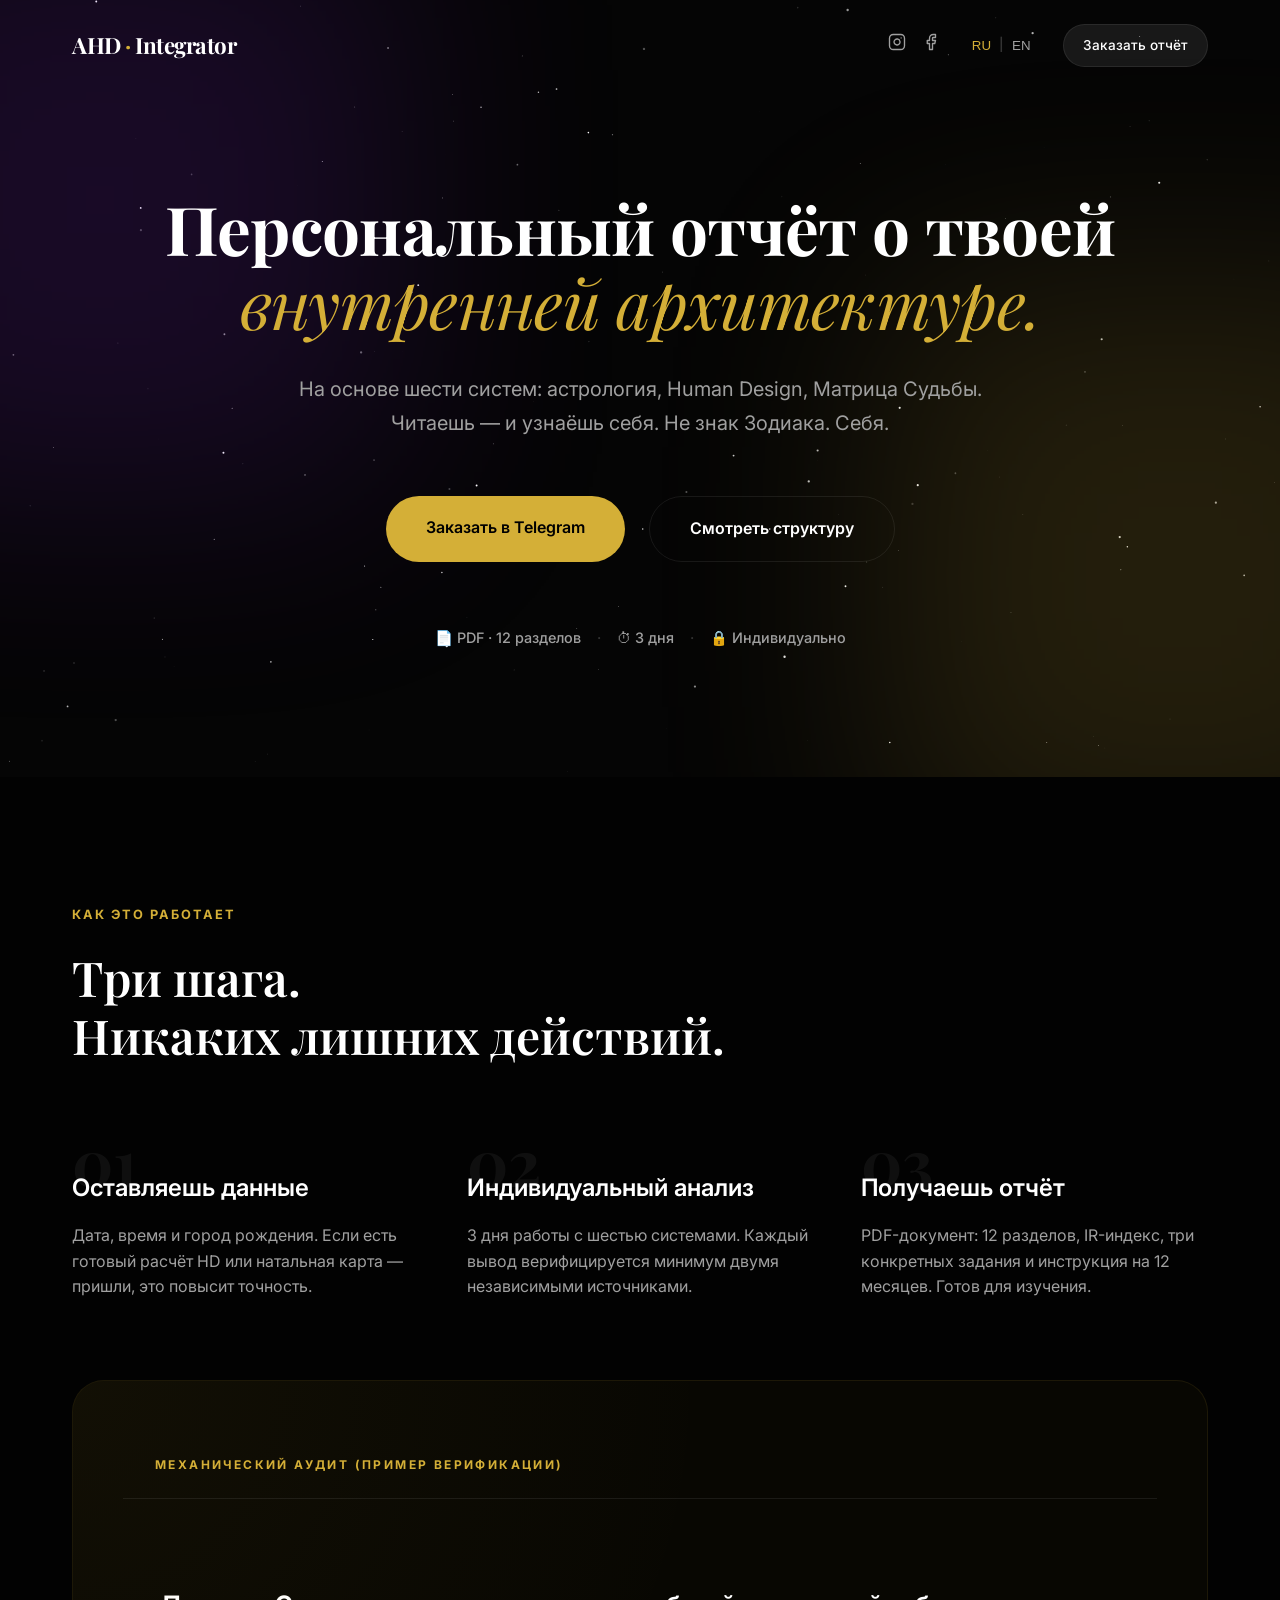
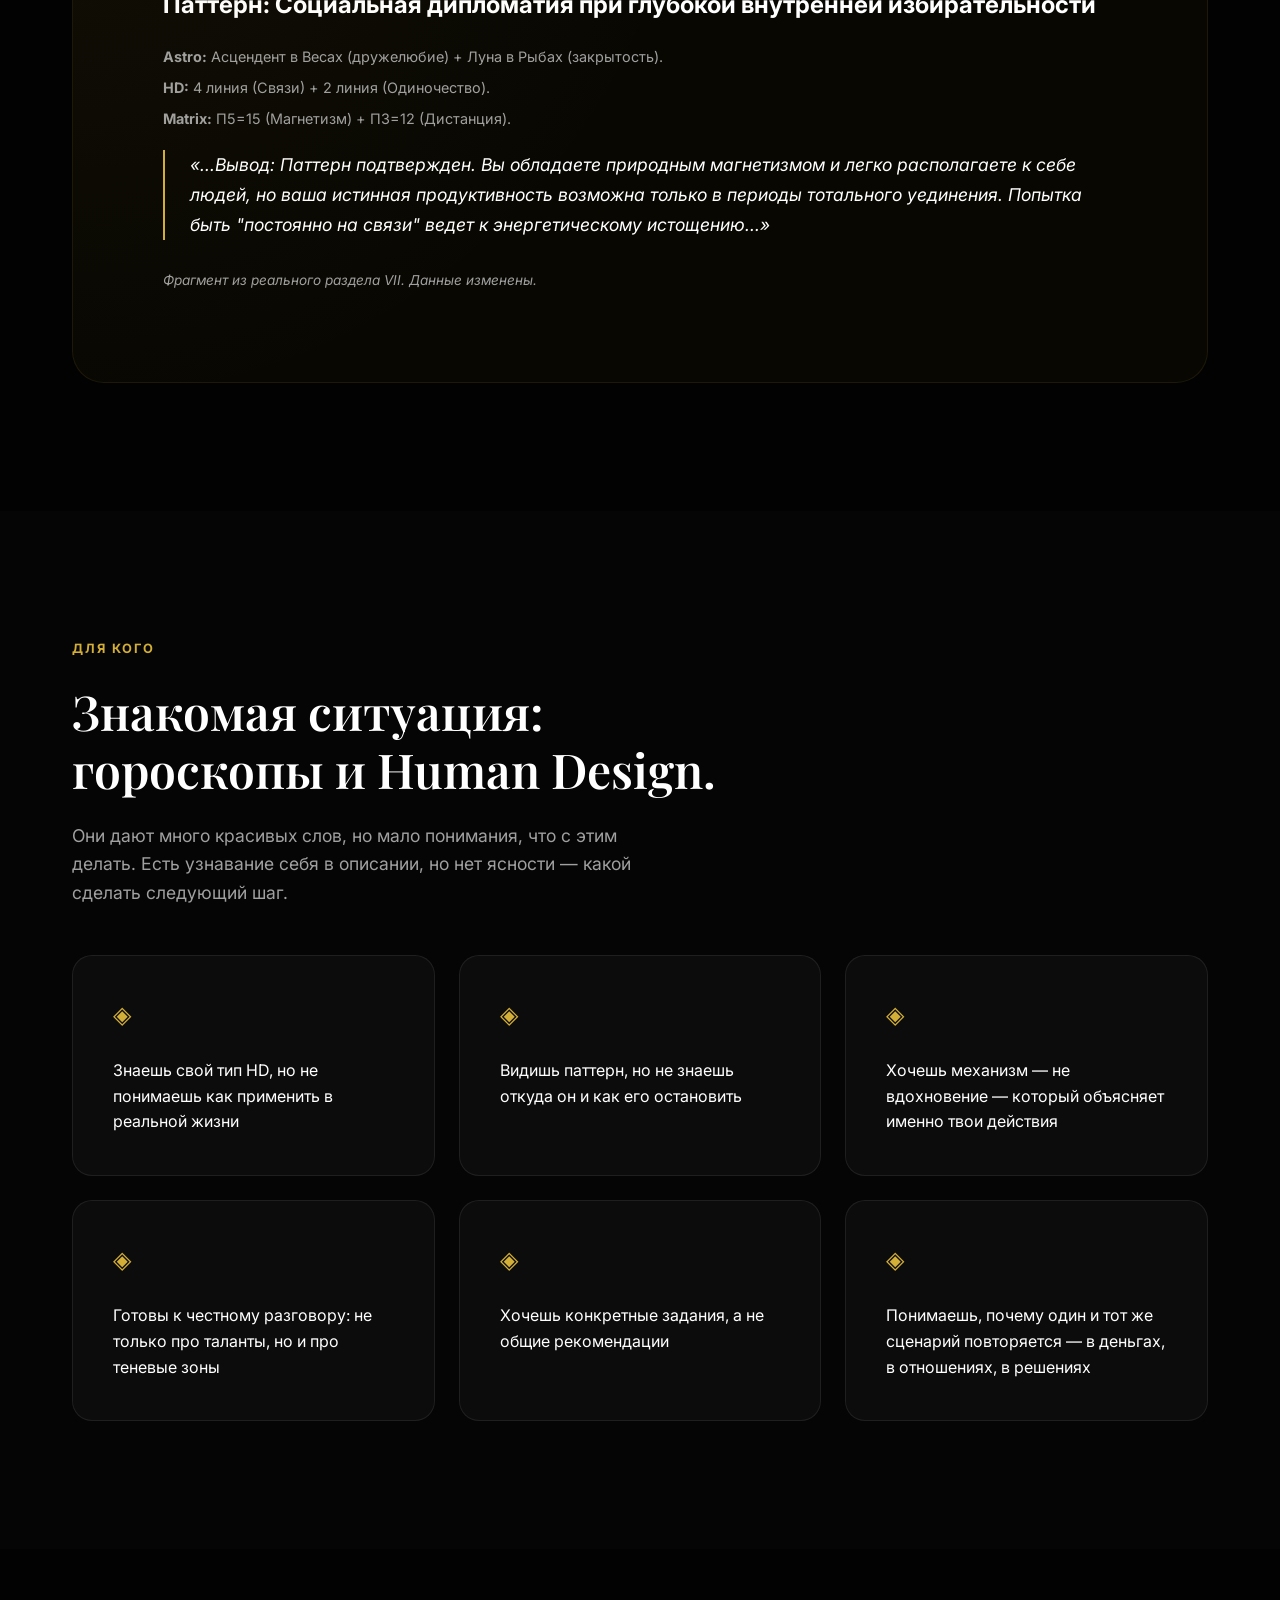
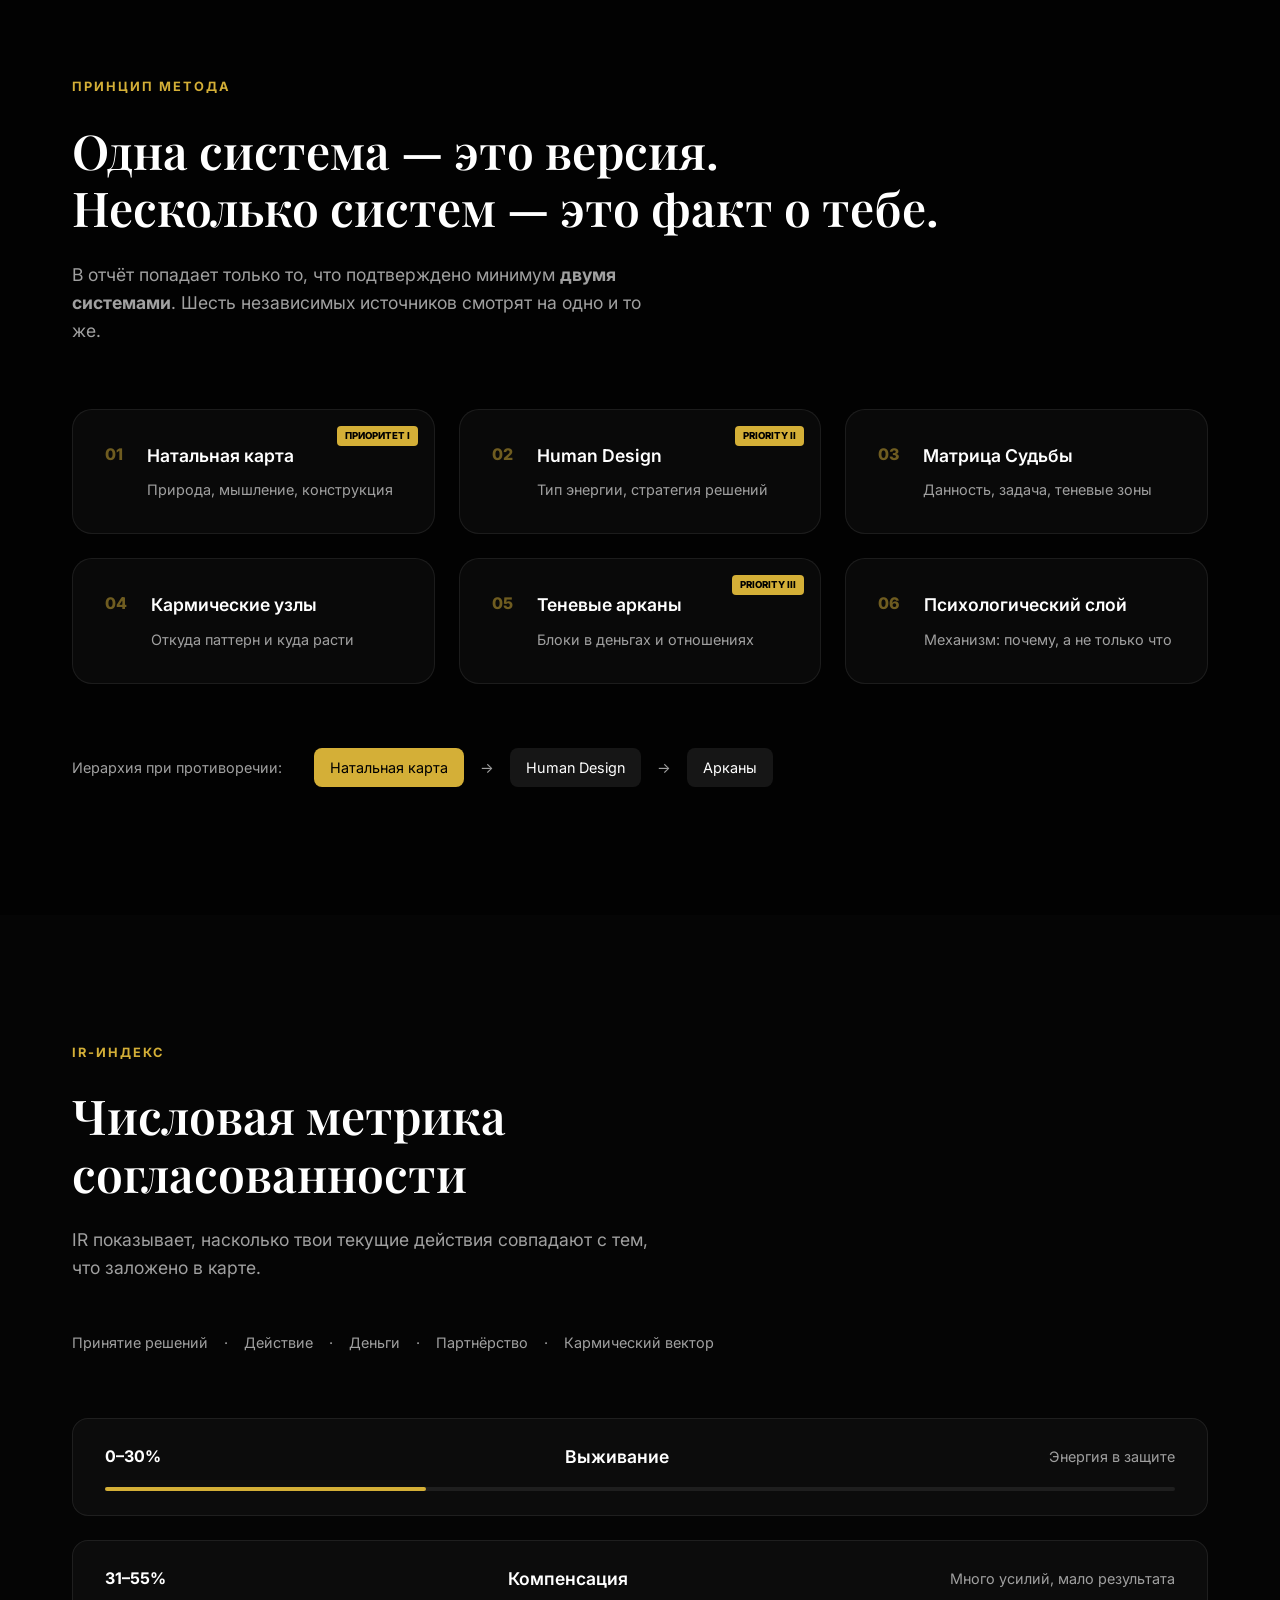
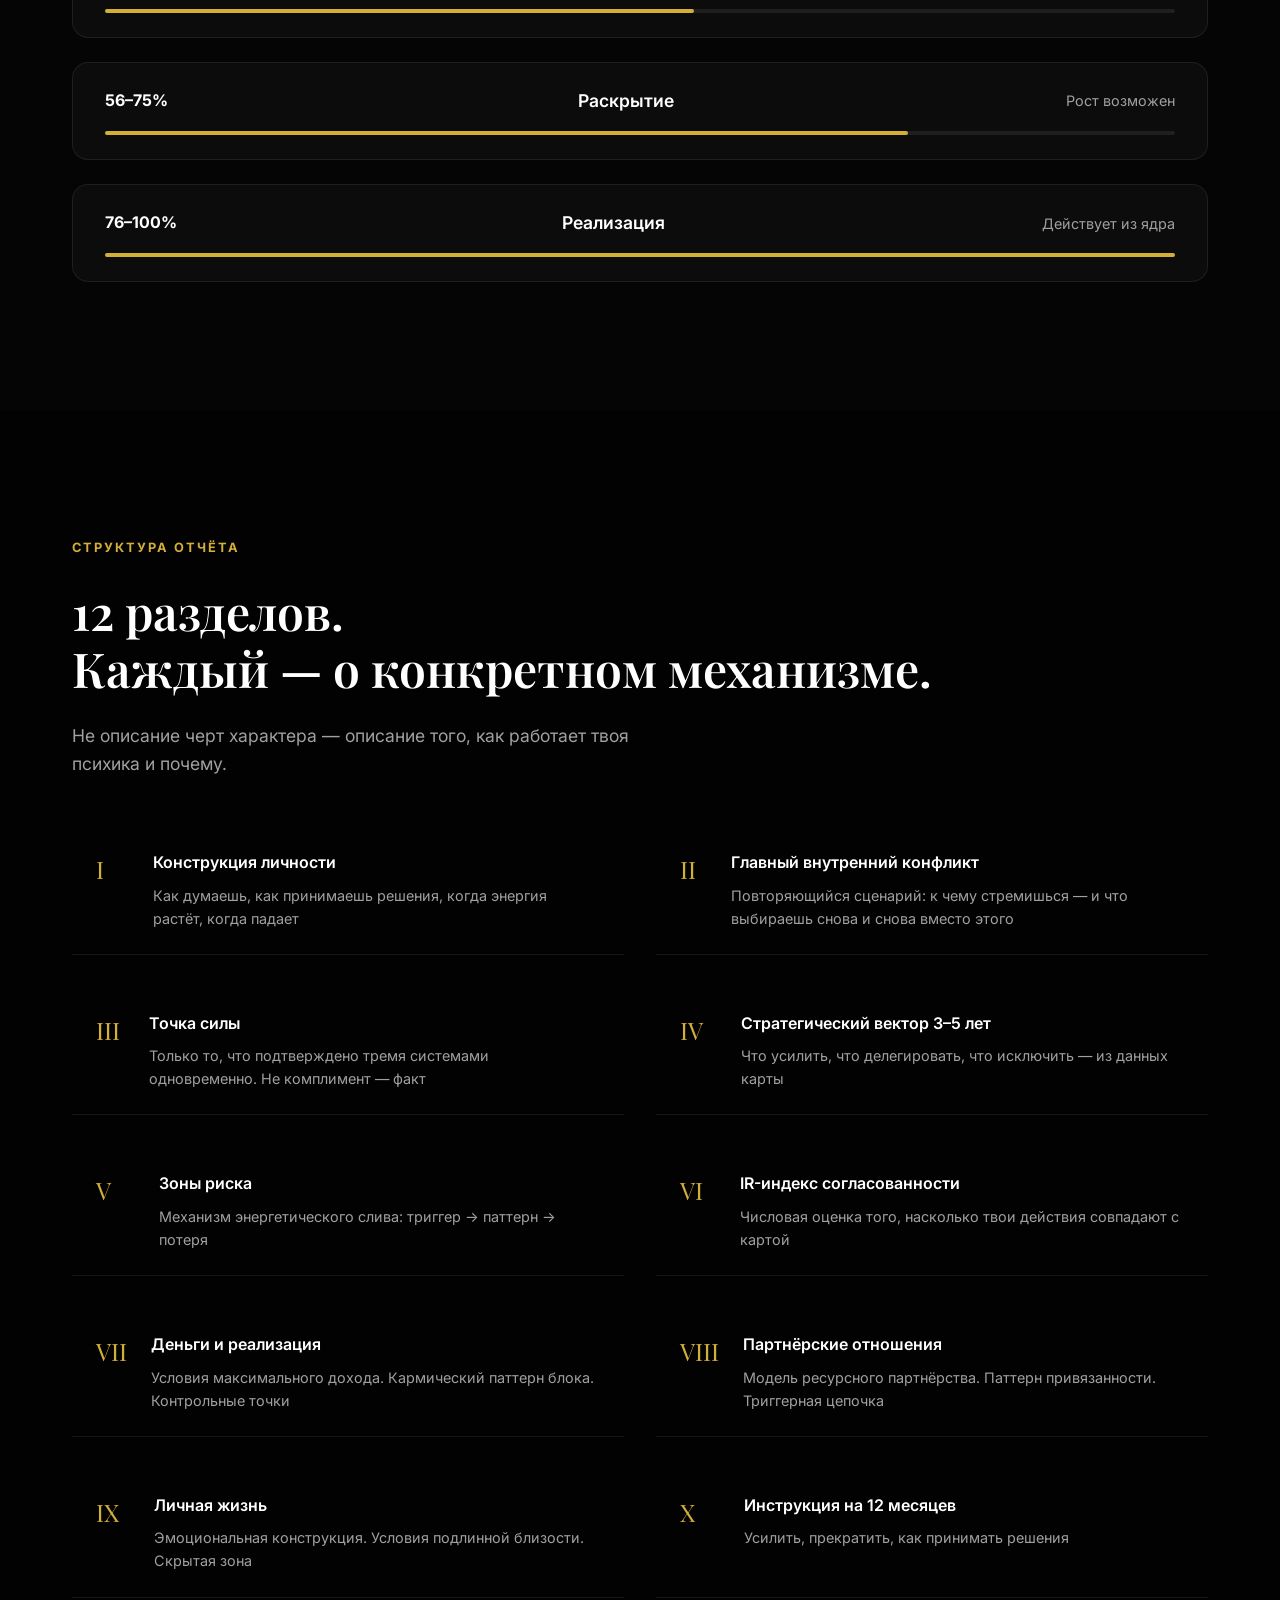
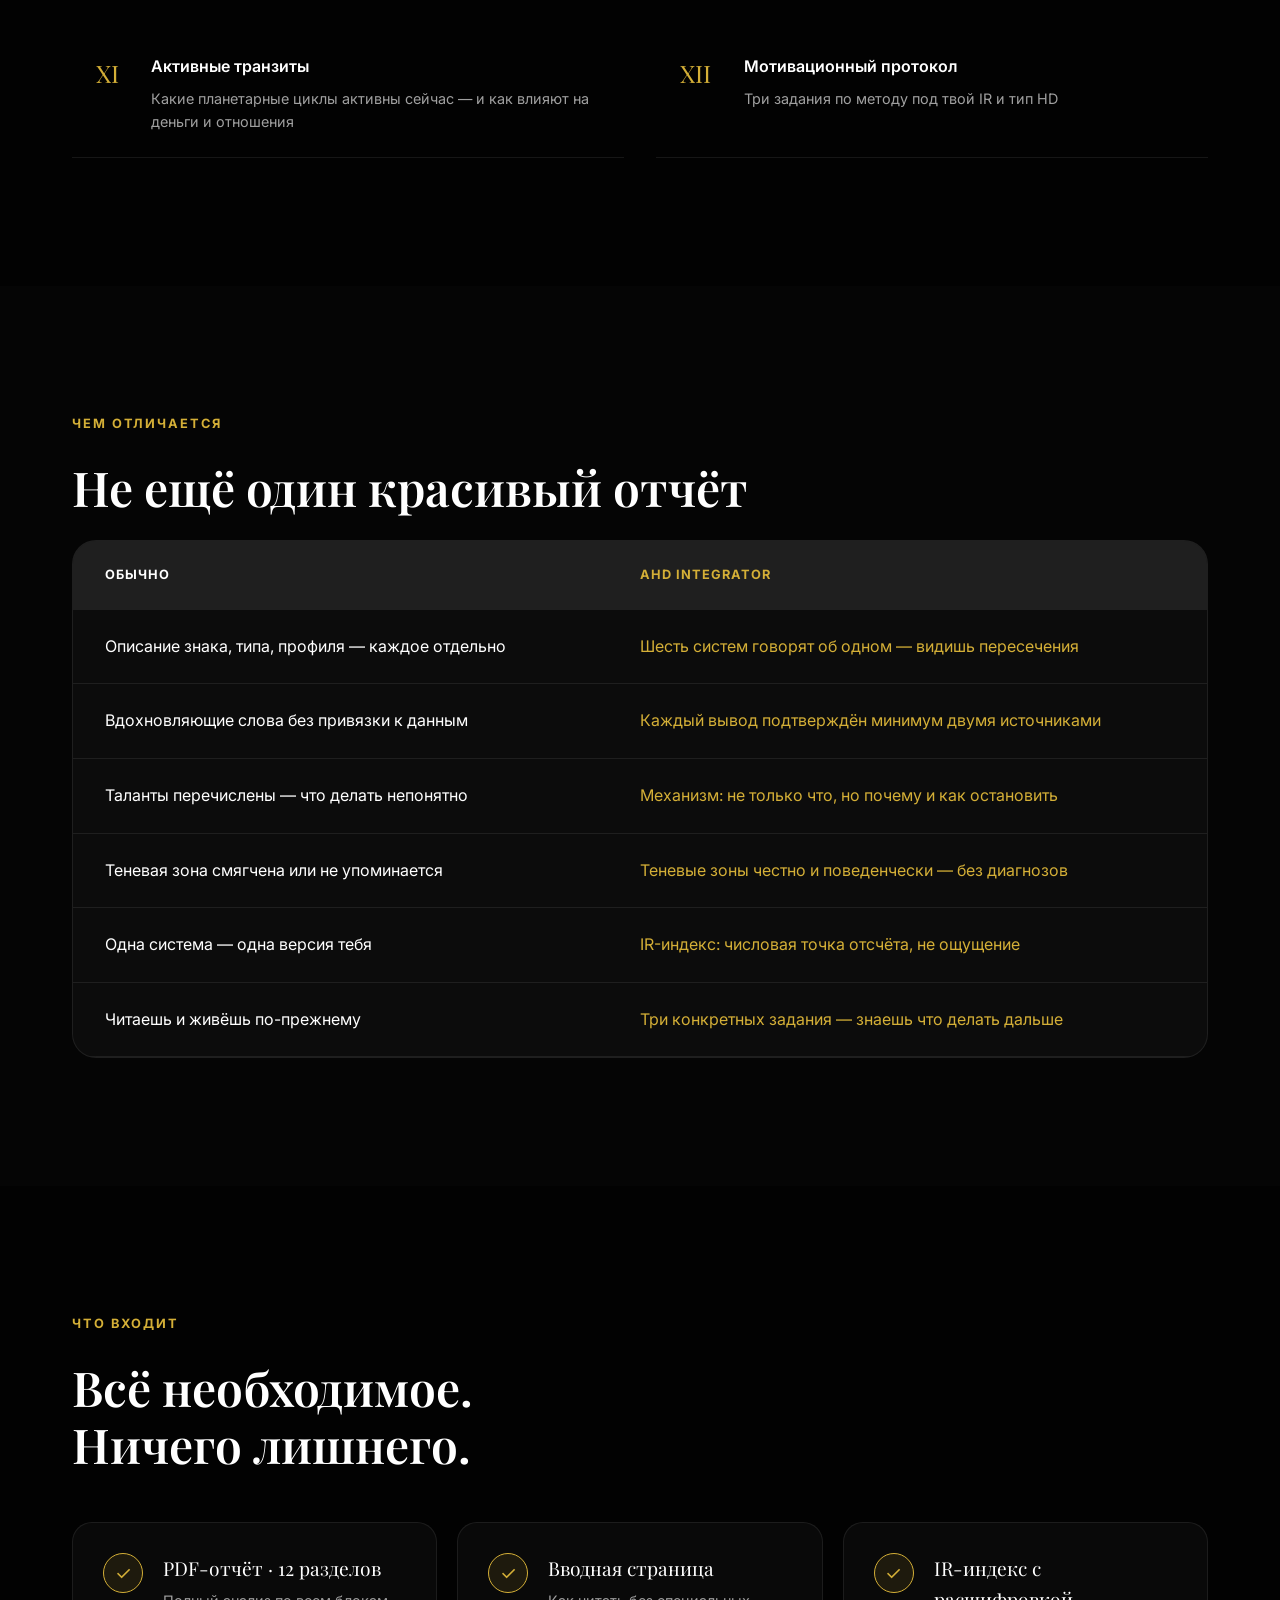
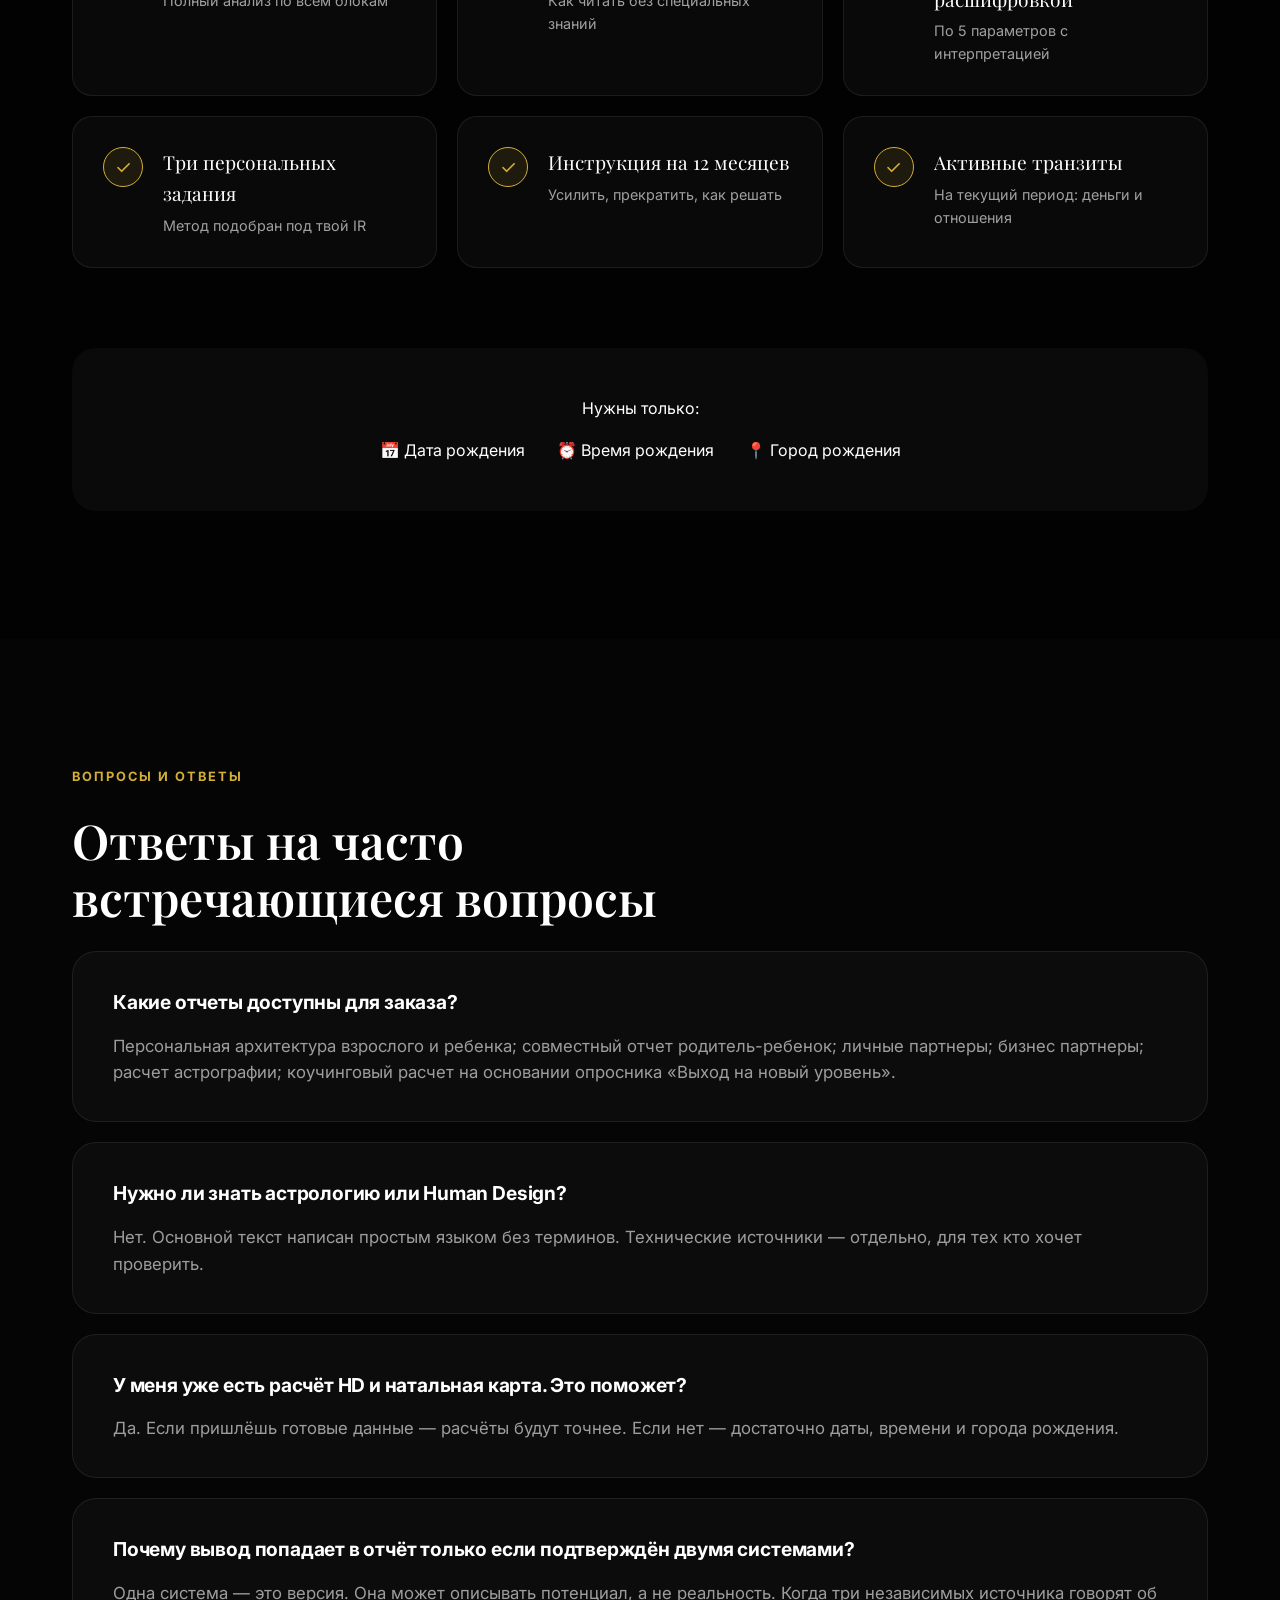
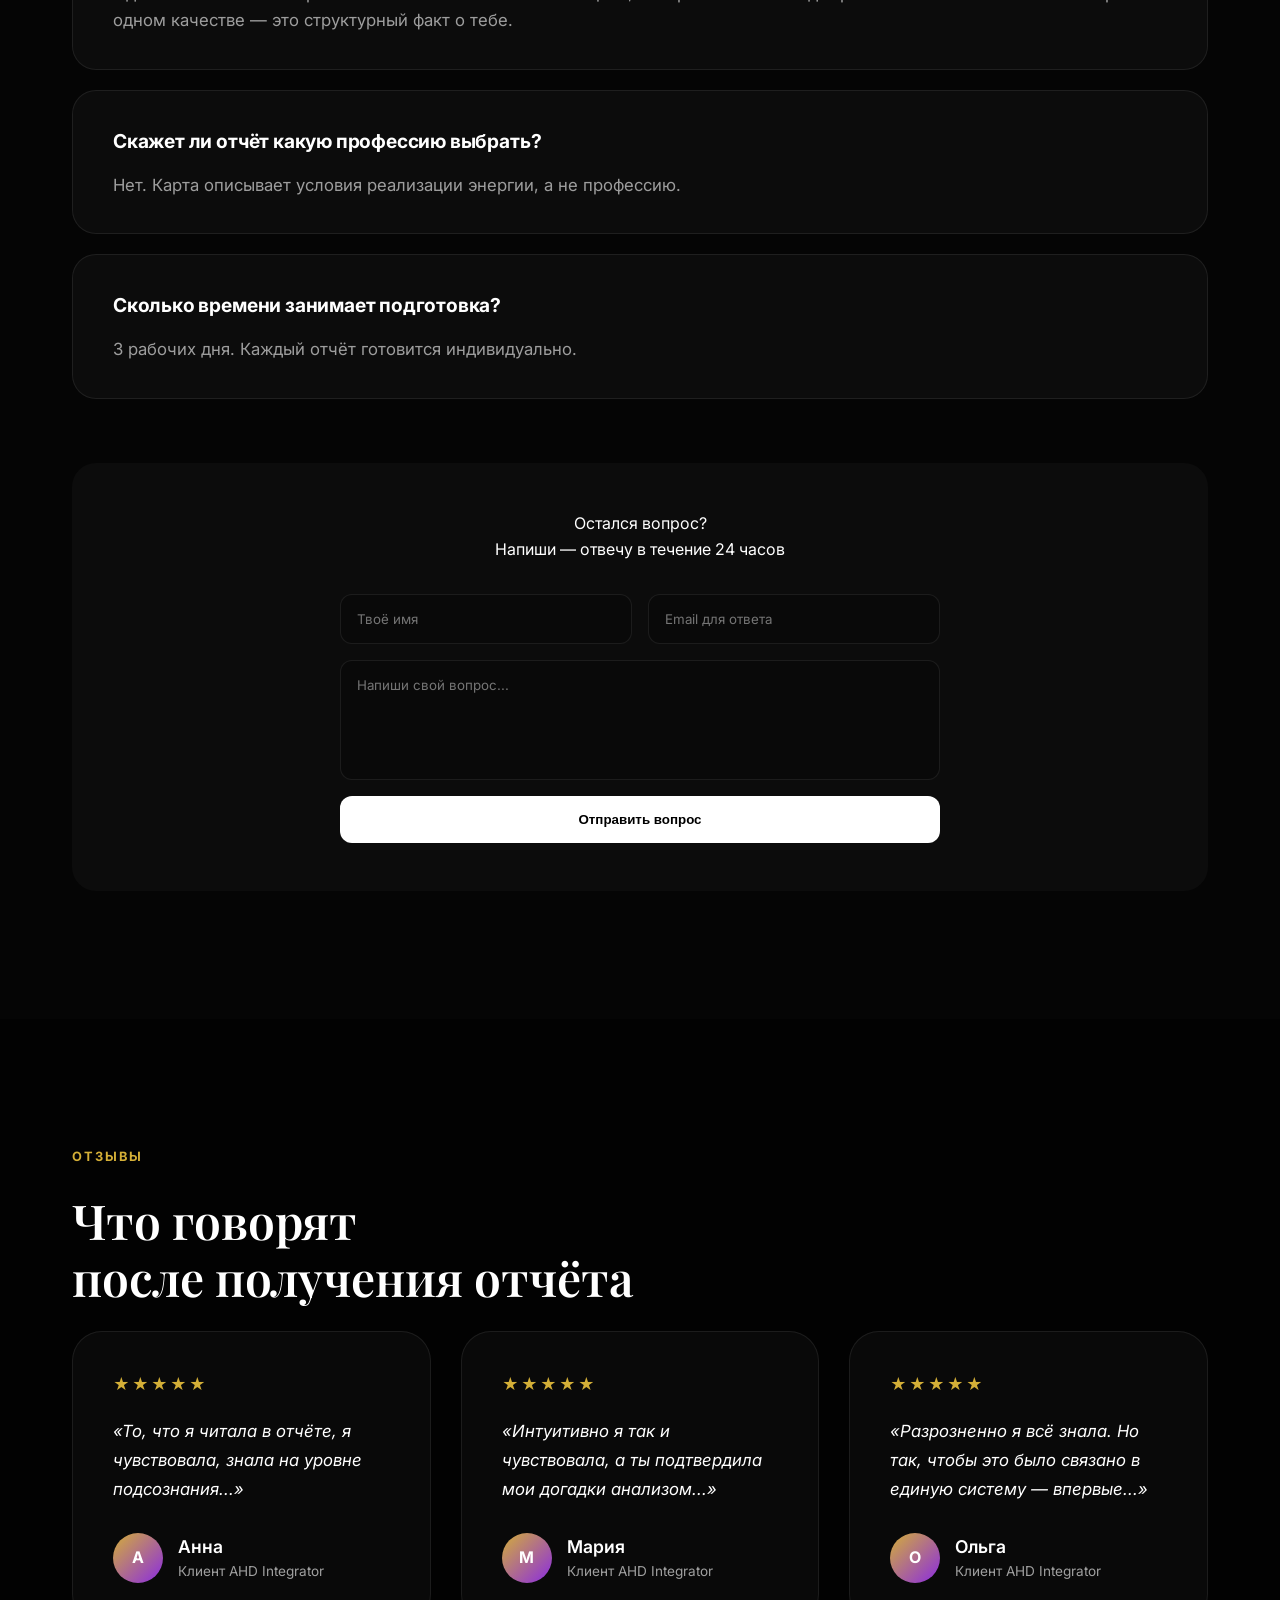
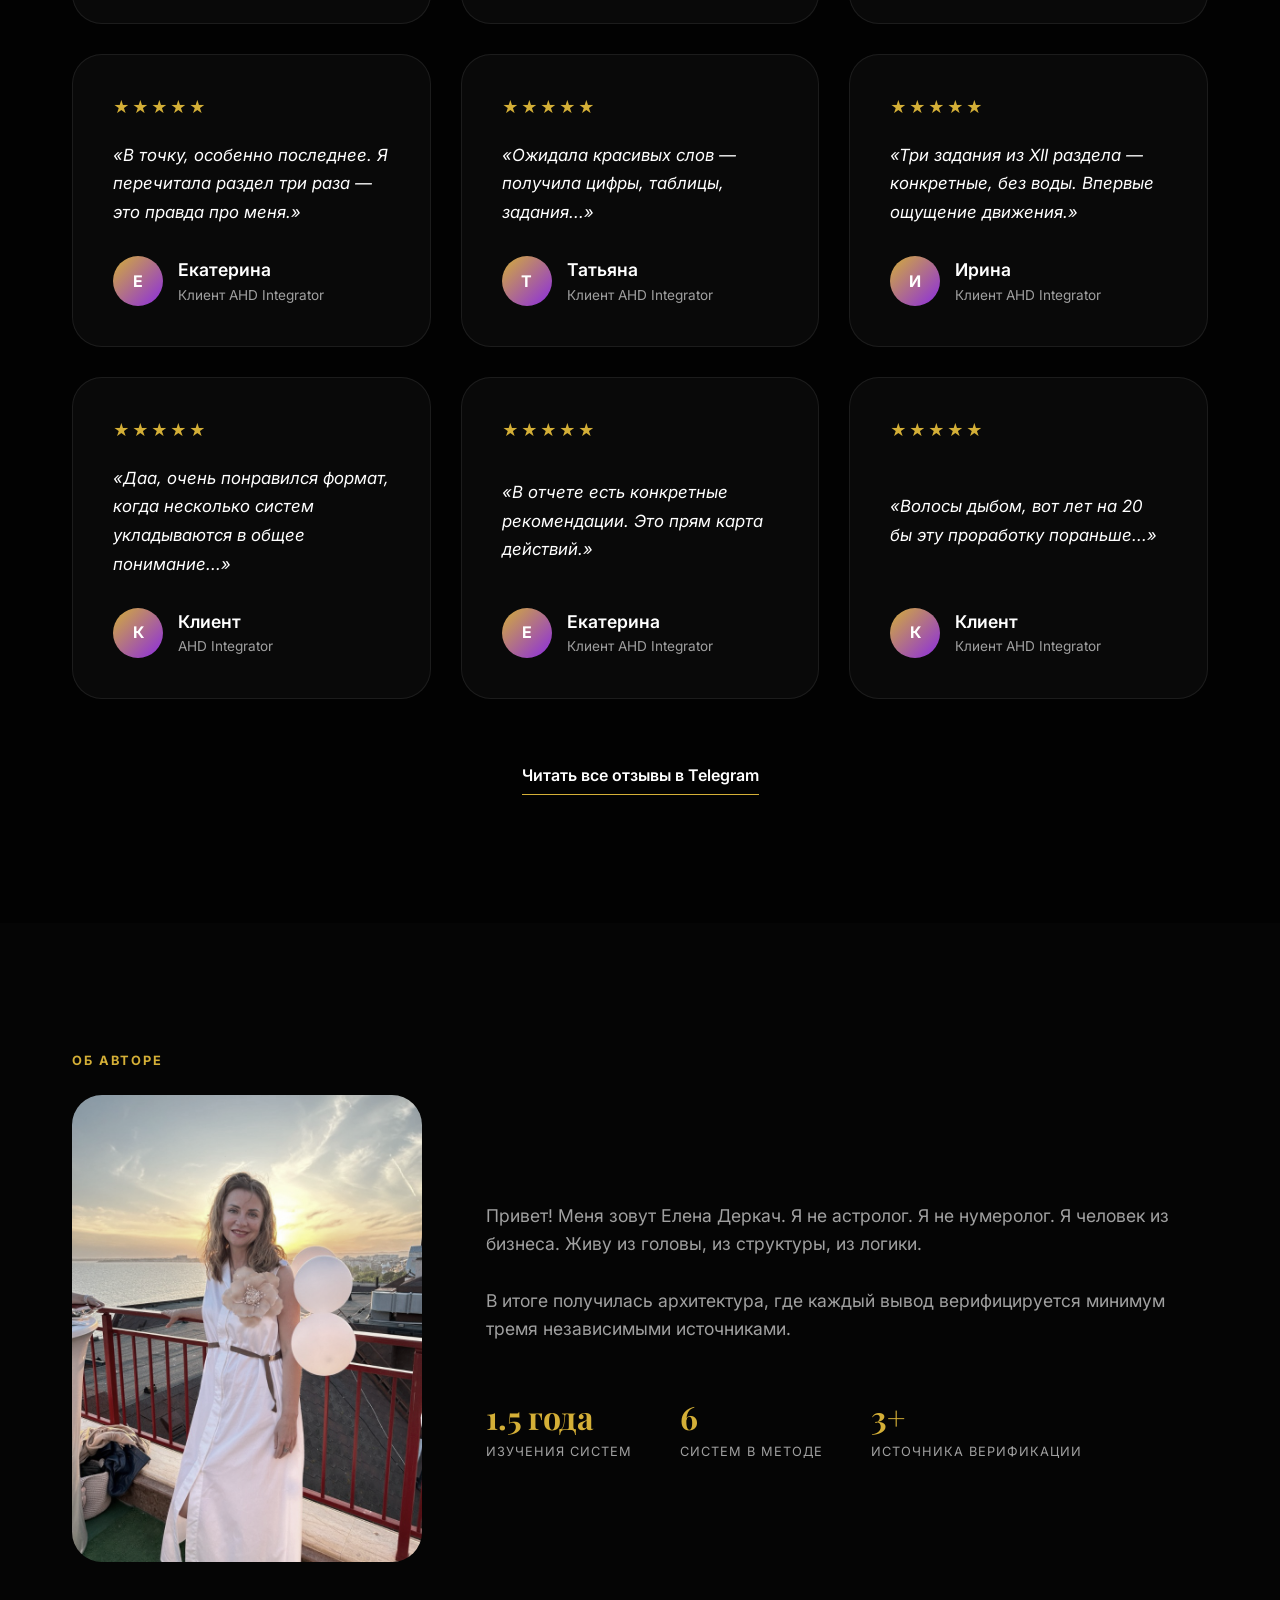
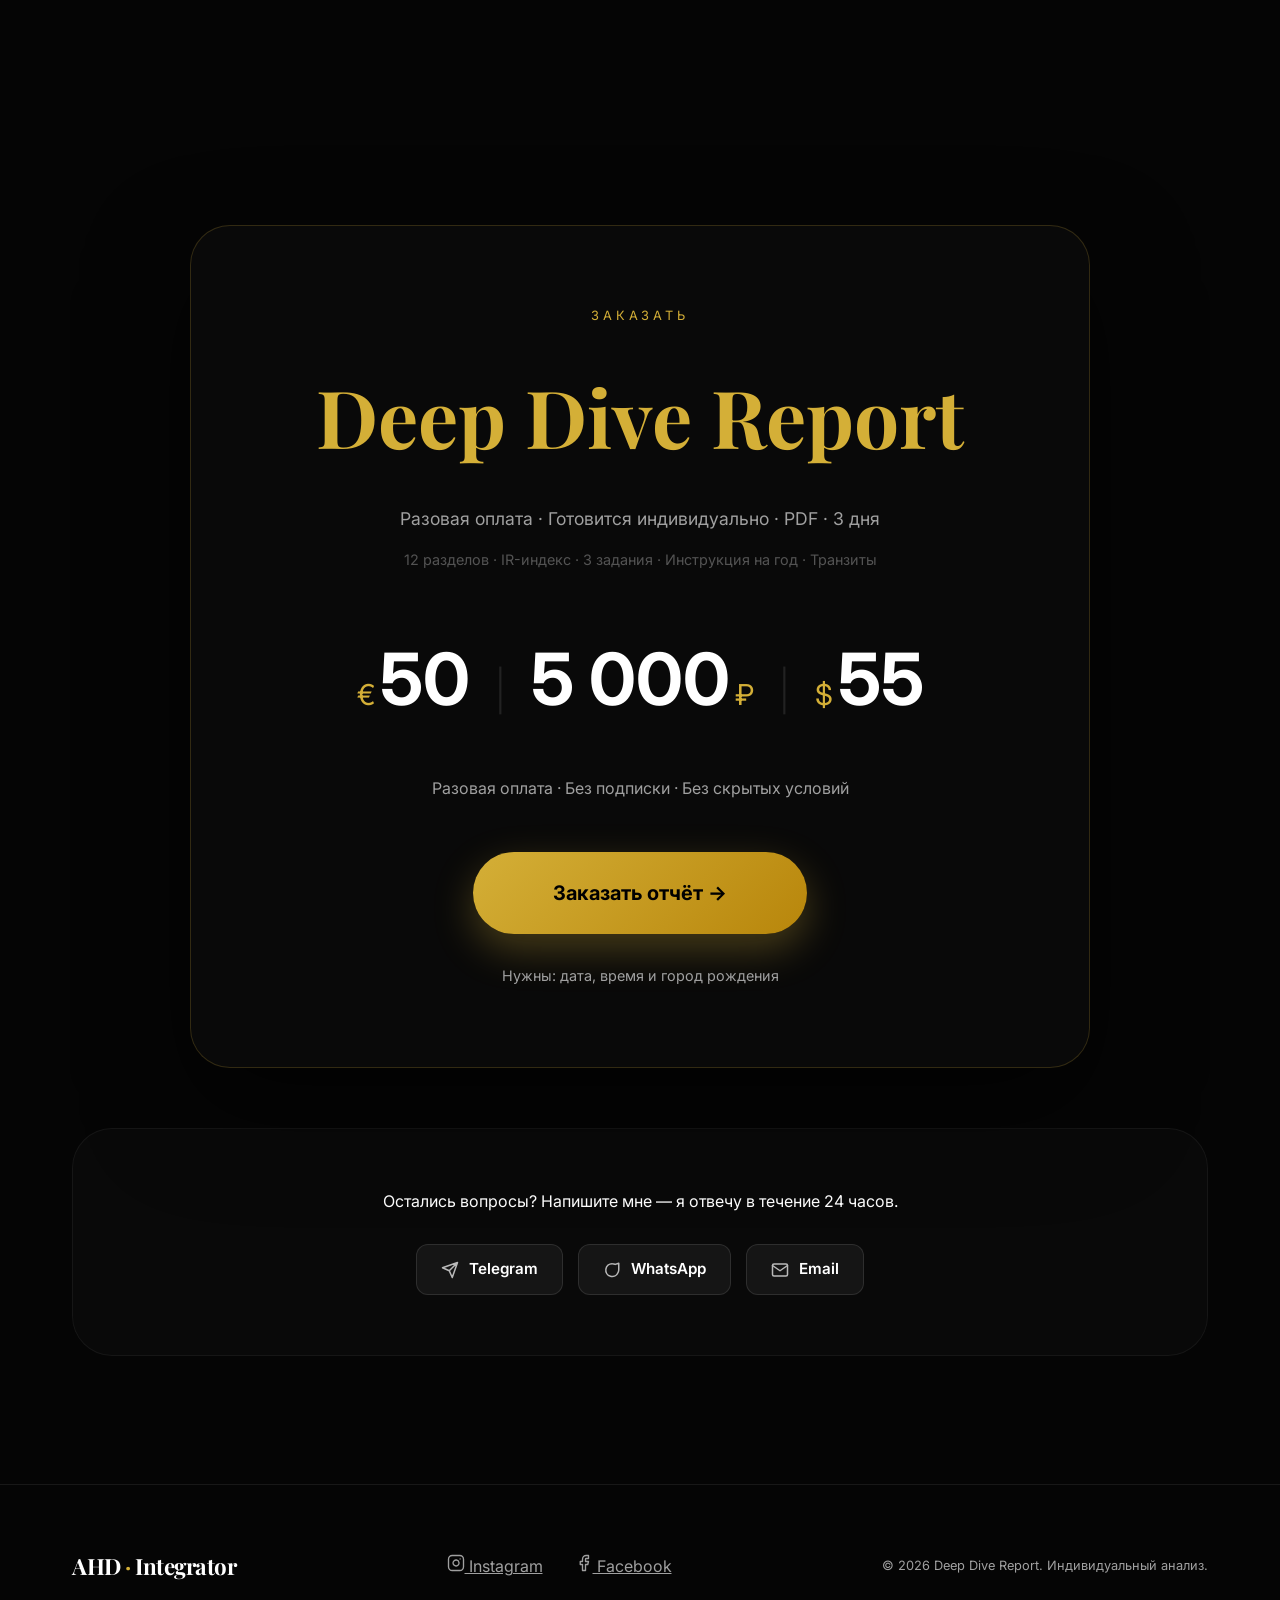
==== commit 3fe31f39: "Add files via upload" ====
--- a/index.html
+++ b/index.html
@@ -11,7 +11,7 @@
 <meta property="og:image" content="author.jpg">
 <link rel="preconnect" href="https://fonts.googleapis.com">
 <link href="https://fonts.googleapis.com/css2?family=Playfair+Display:ital,wght@0,400;0,600;0,700;1,400&family=Inter:wght@300;400;500;600&display=swap" rel="stylesheet">
-<link rel="stylesheet" href="style.css?v=1.5">
+<link rel="stylesheet" href="style.css?v=1.20">
 </head>
 <body>
 
@@ -761,6 +761,6 @@
   </div>
 </footer>
 
-<script src="script.js?v=1.5"></script>
+<script src="script.js?v=1.20"></script>
 </body>
 </html>
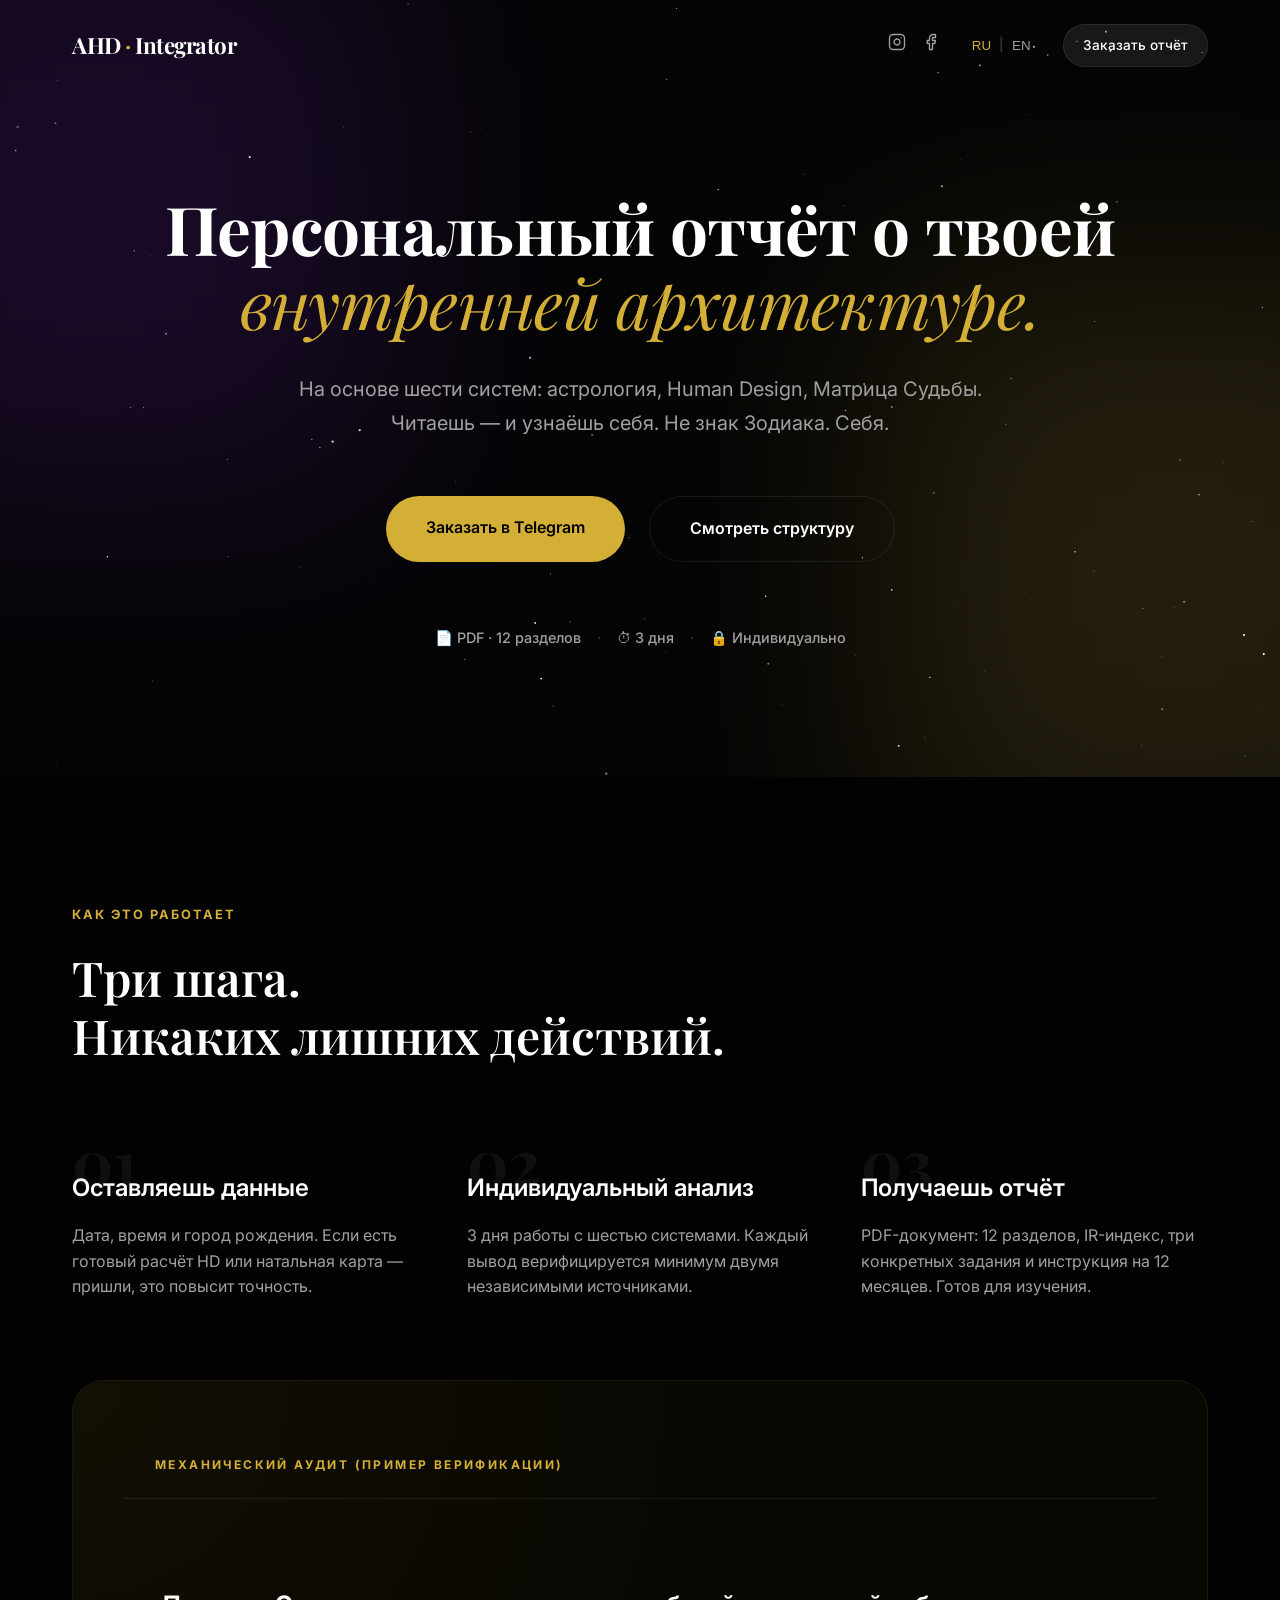
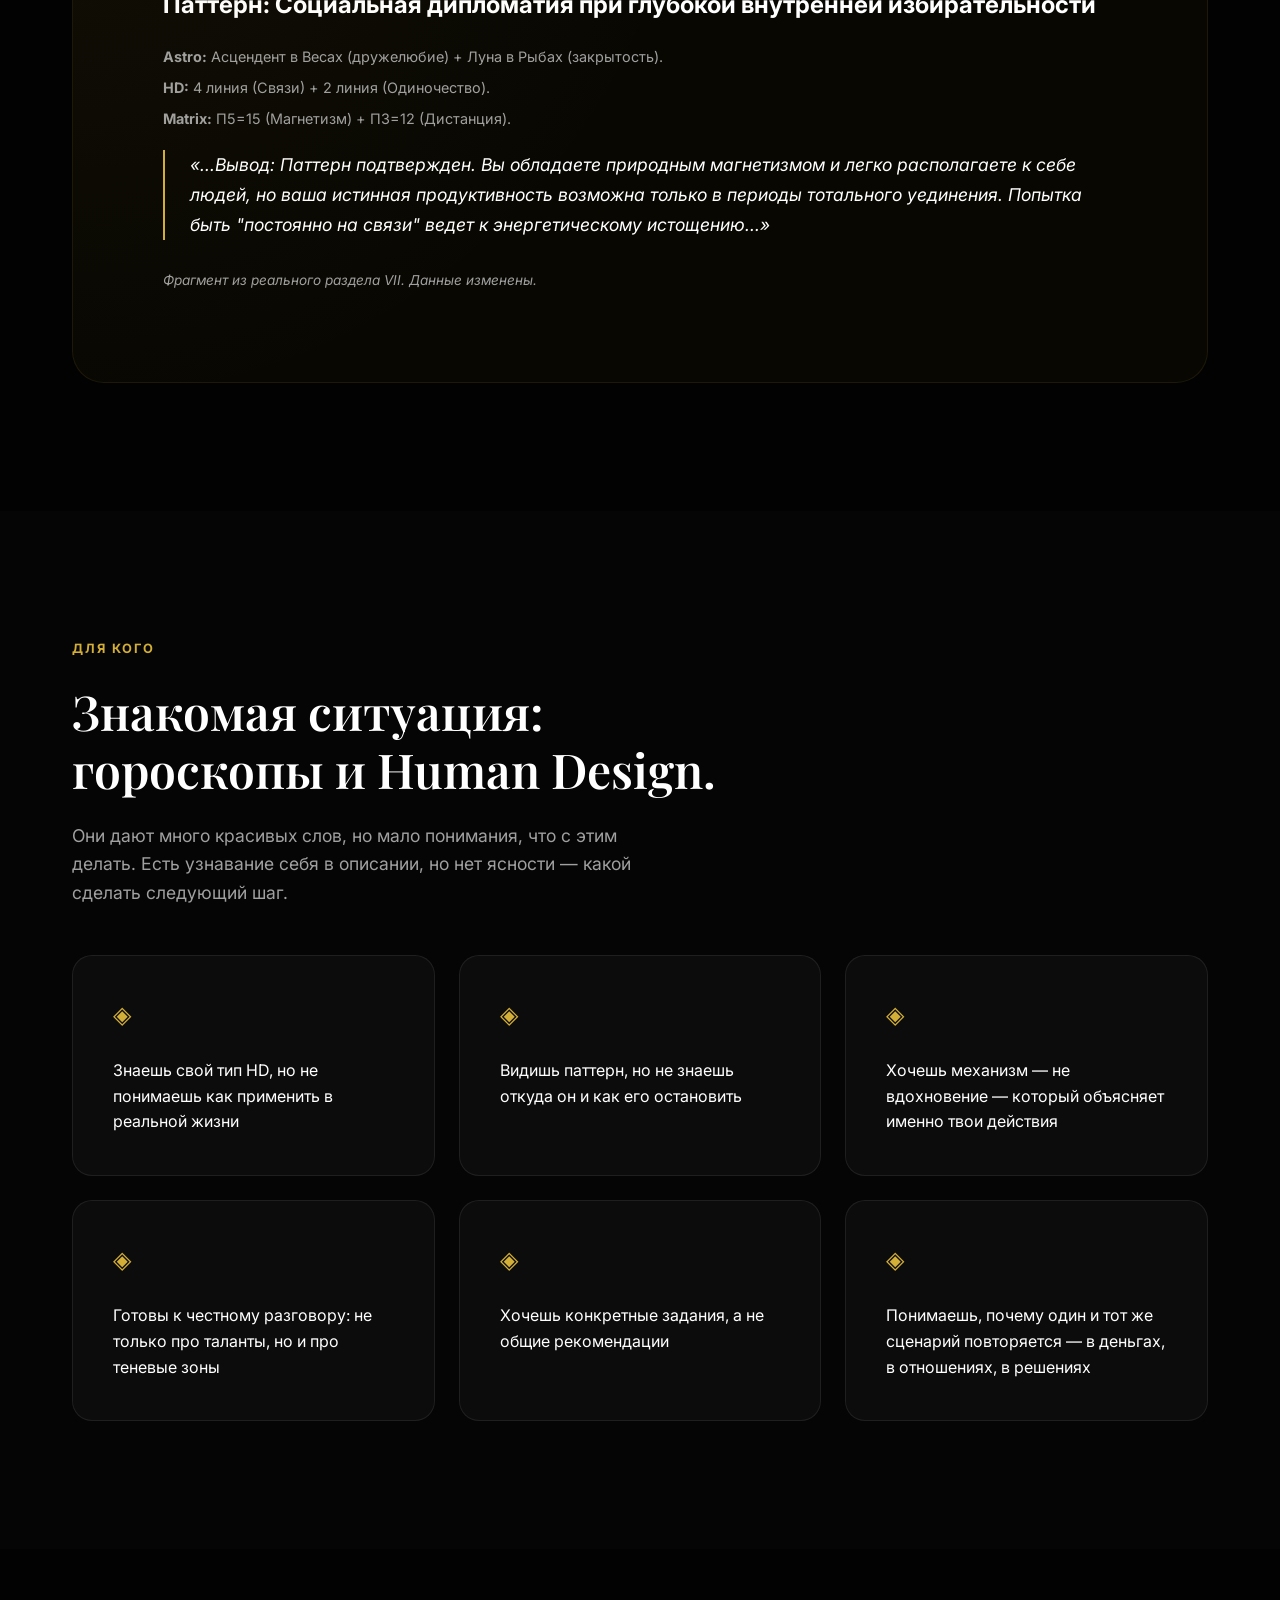
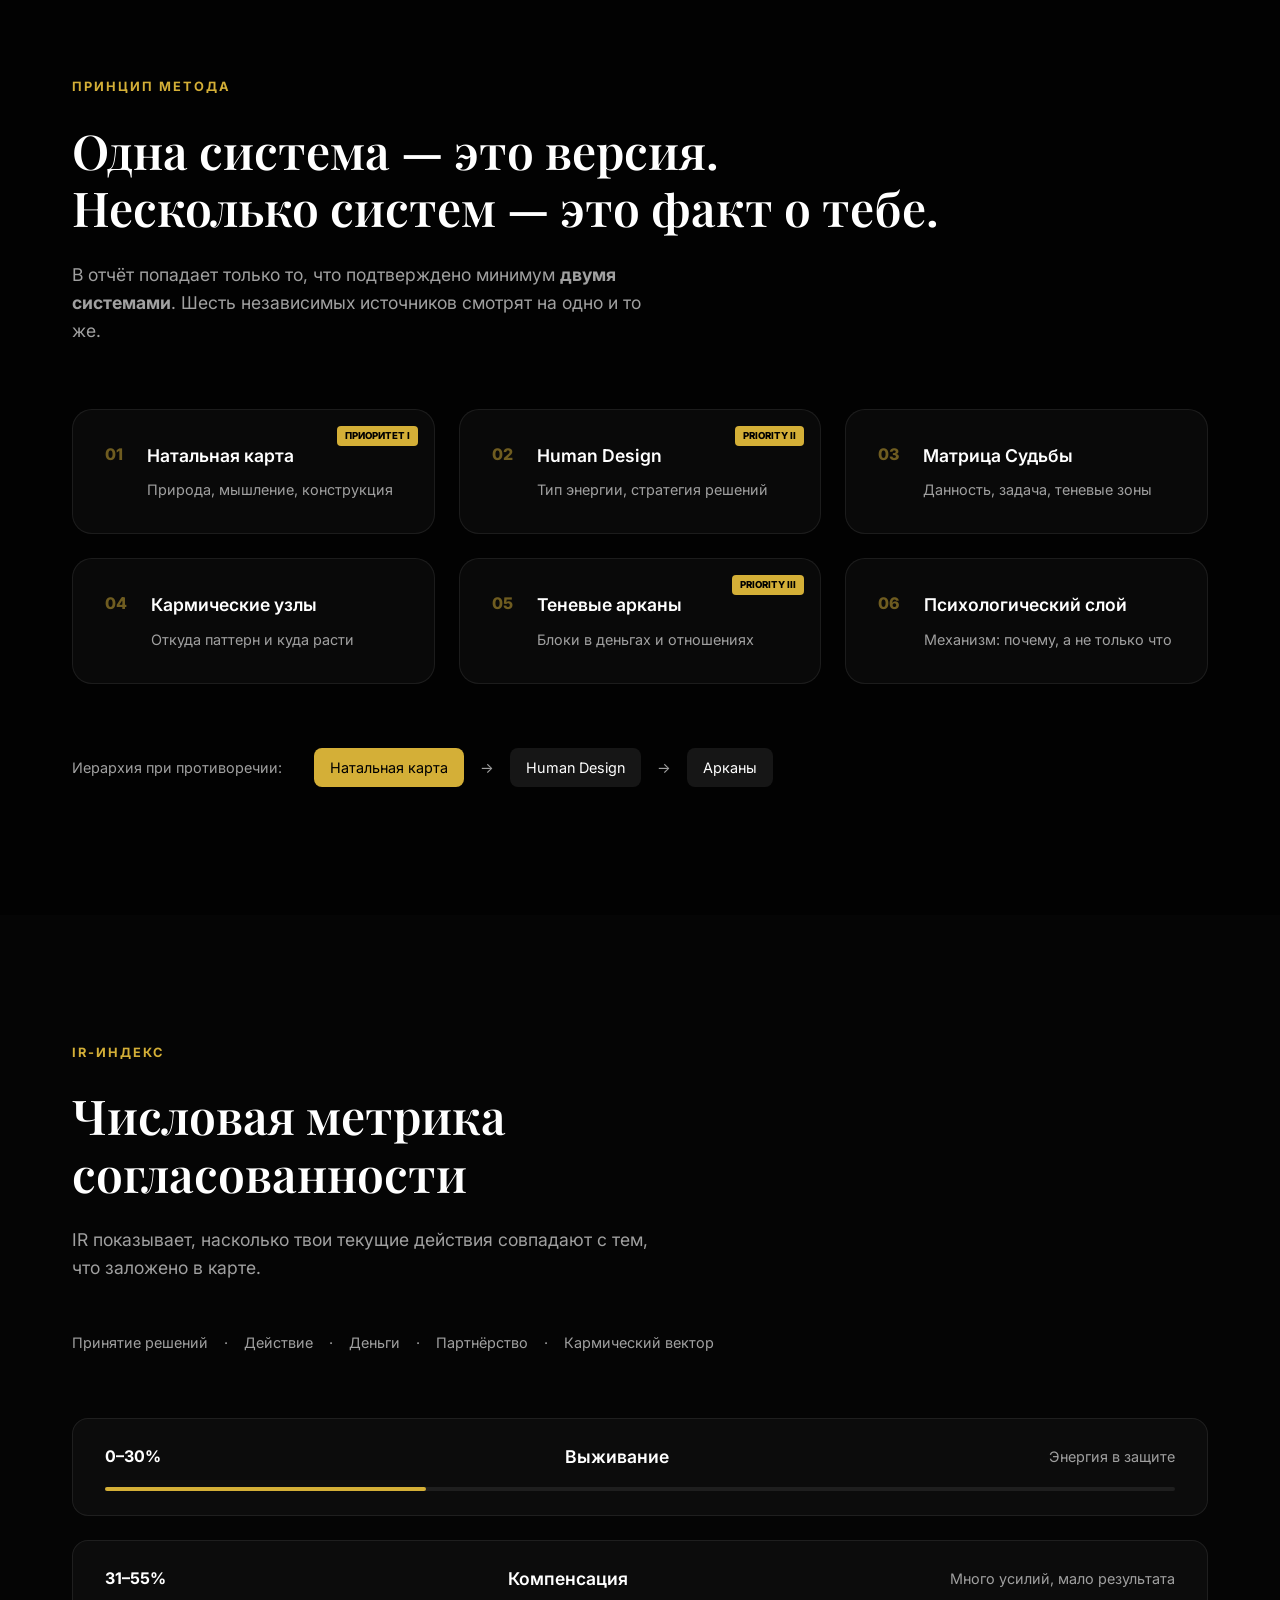
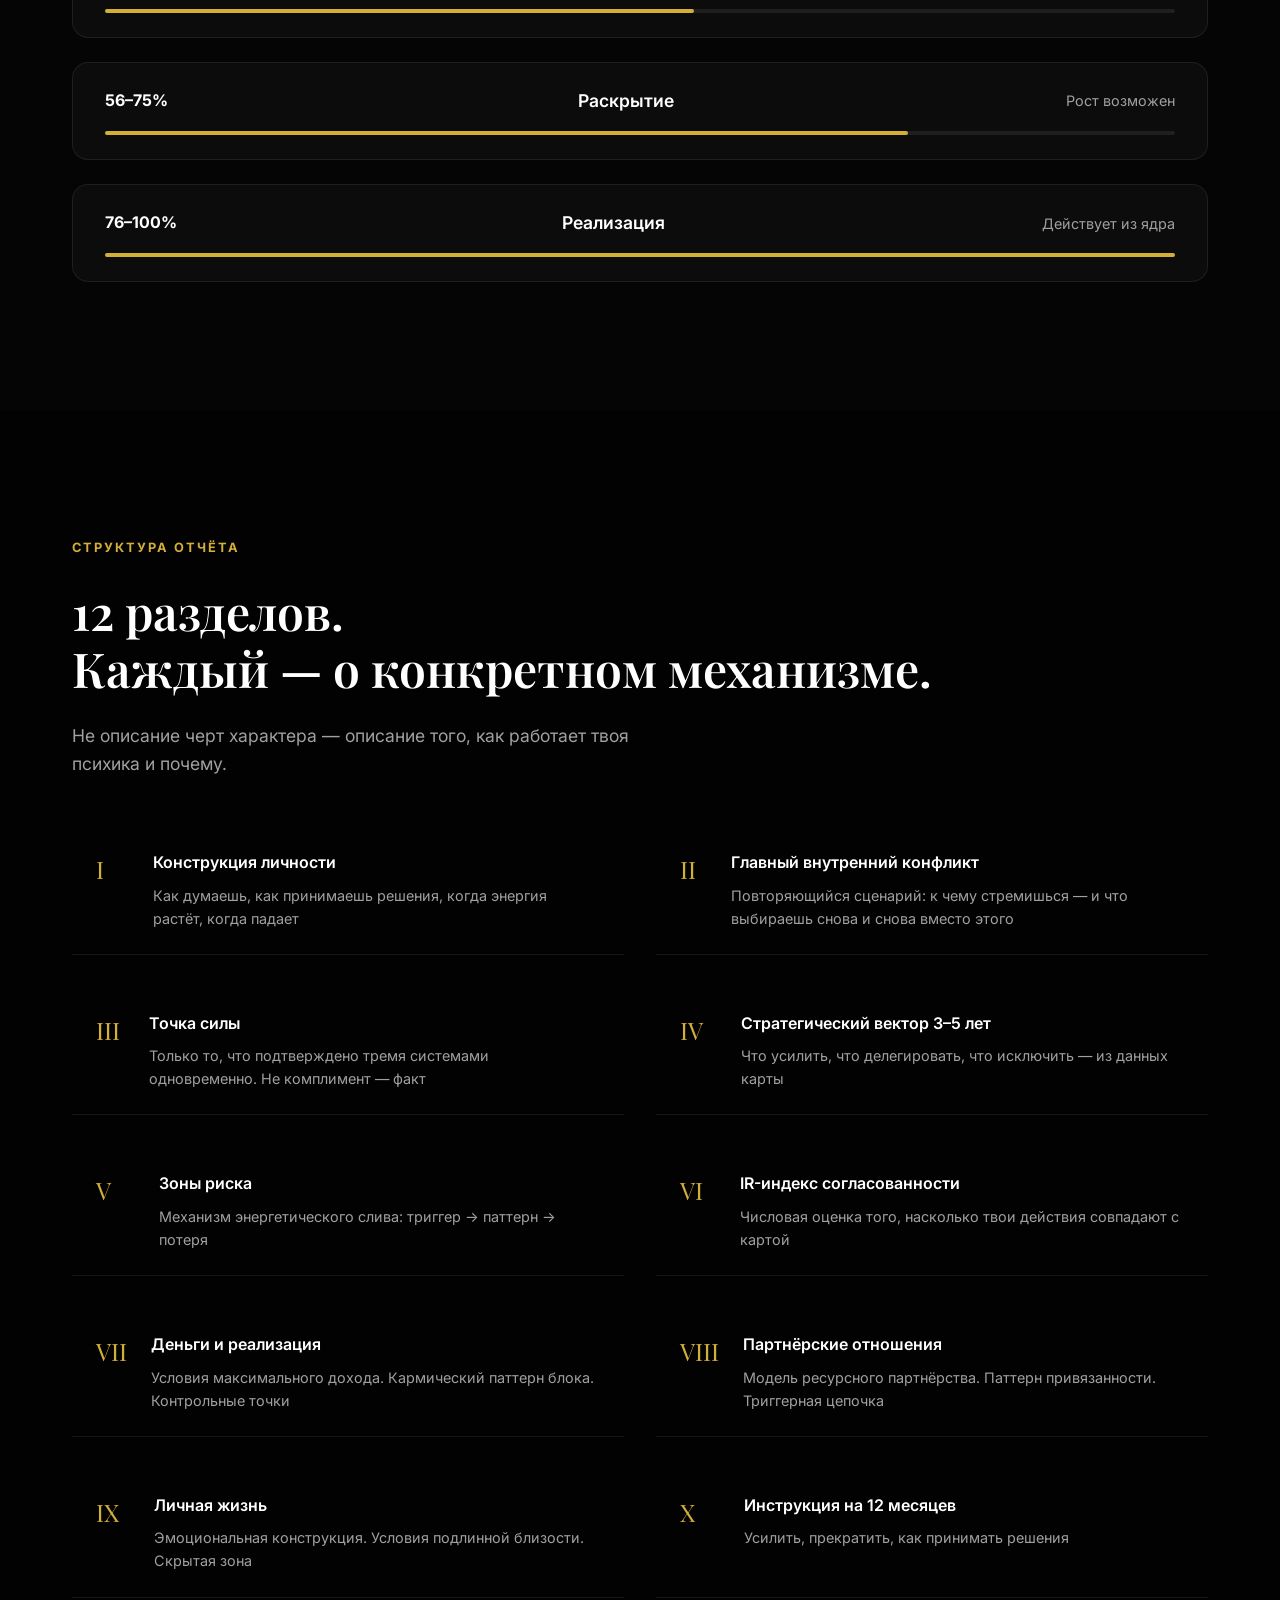
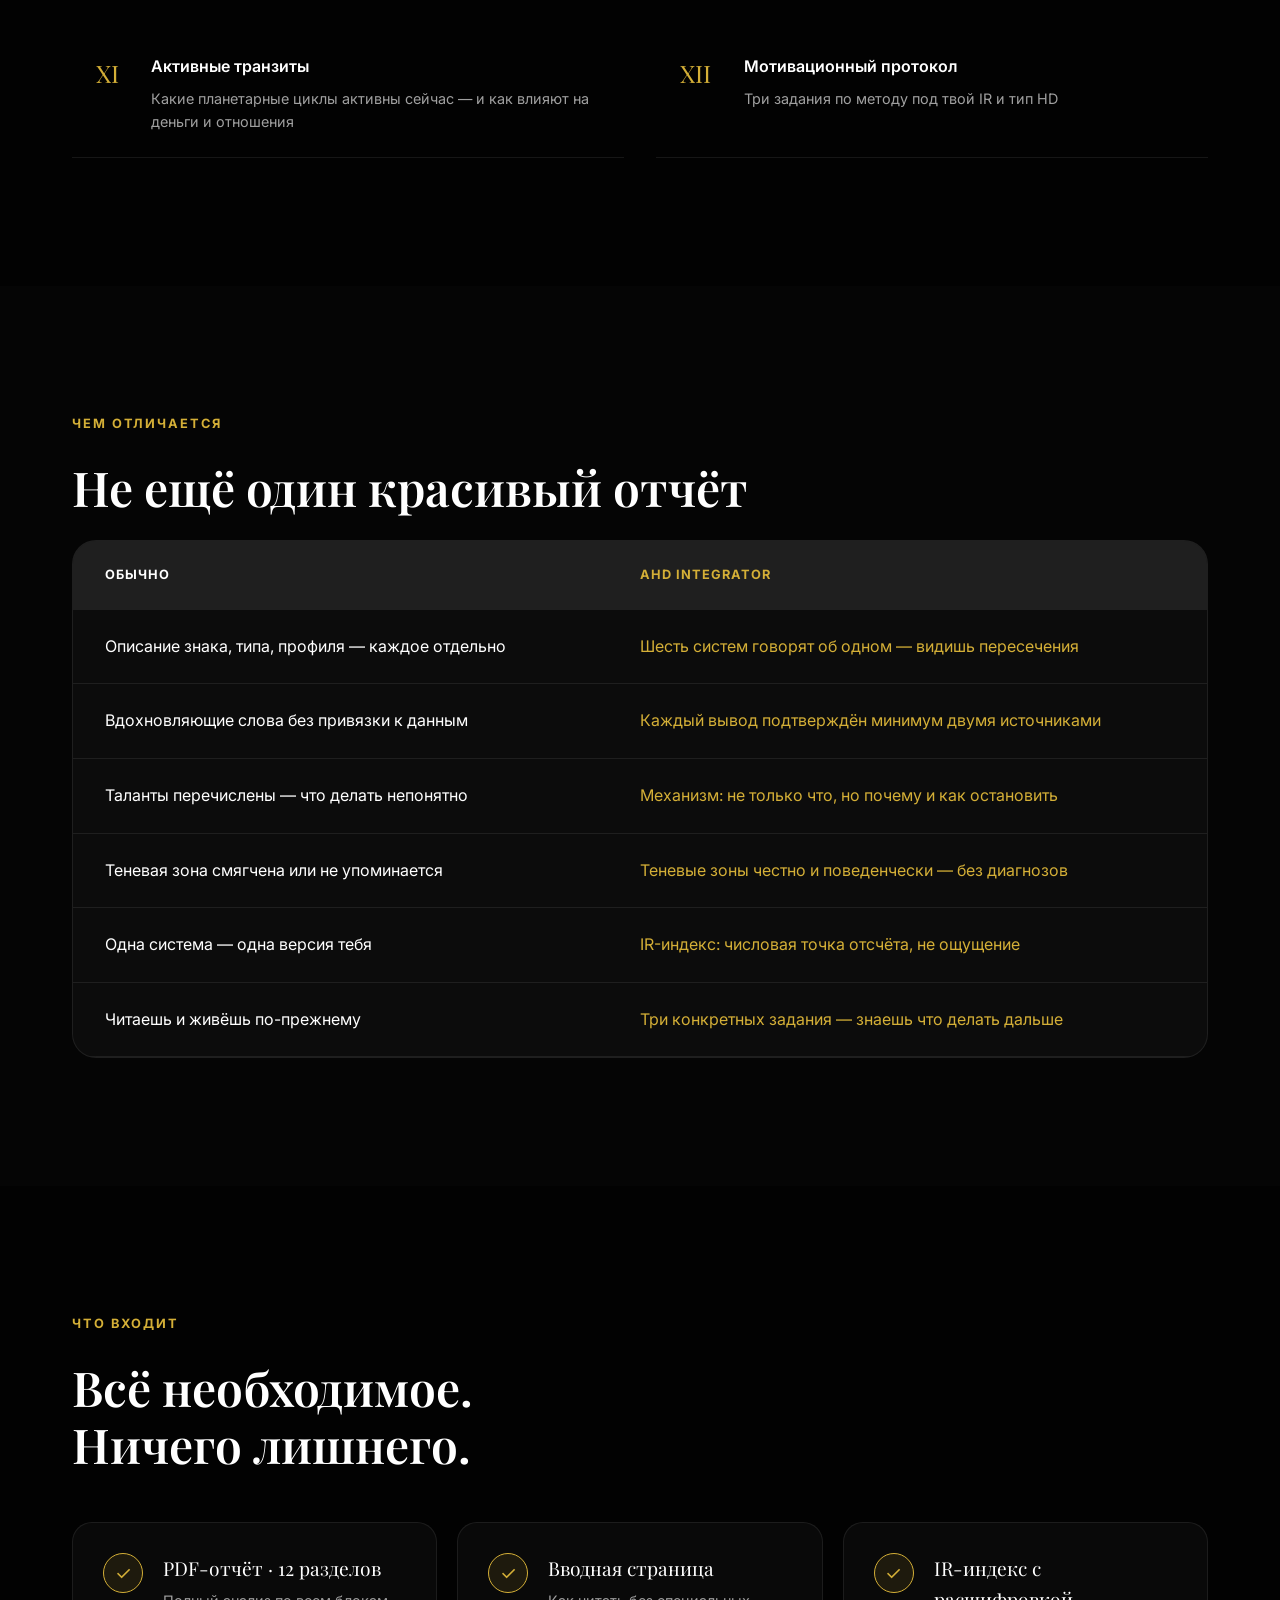
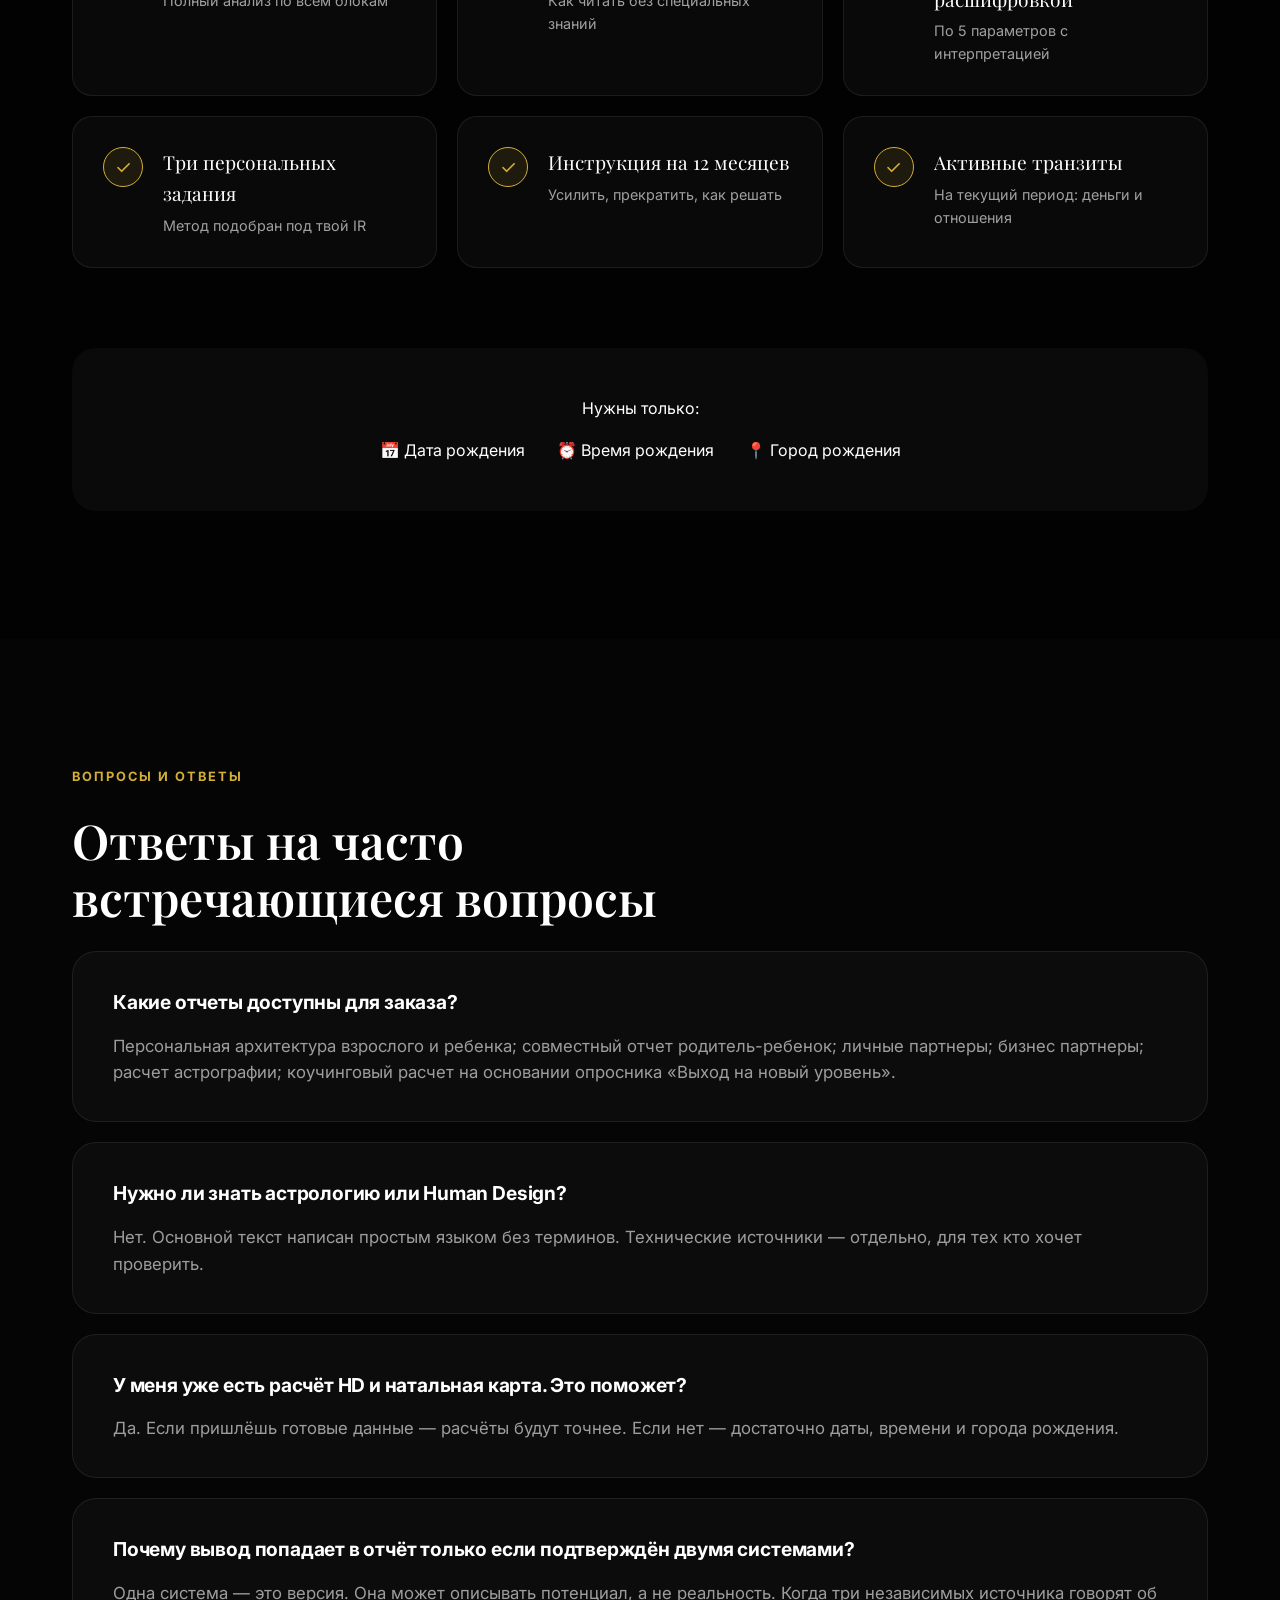
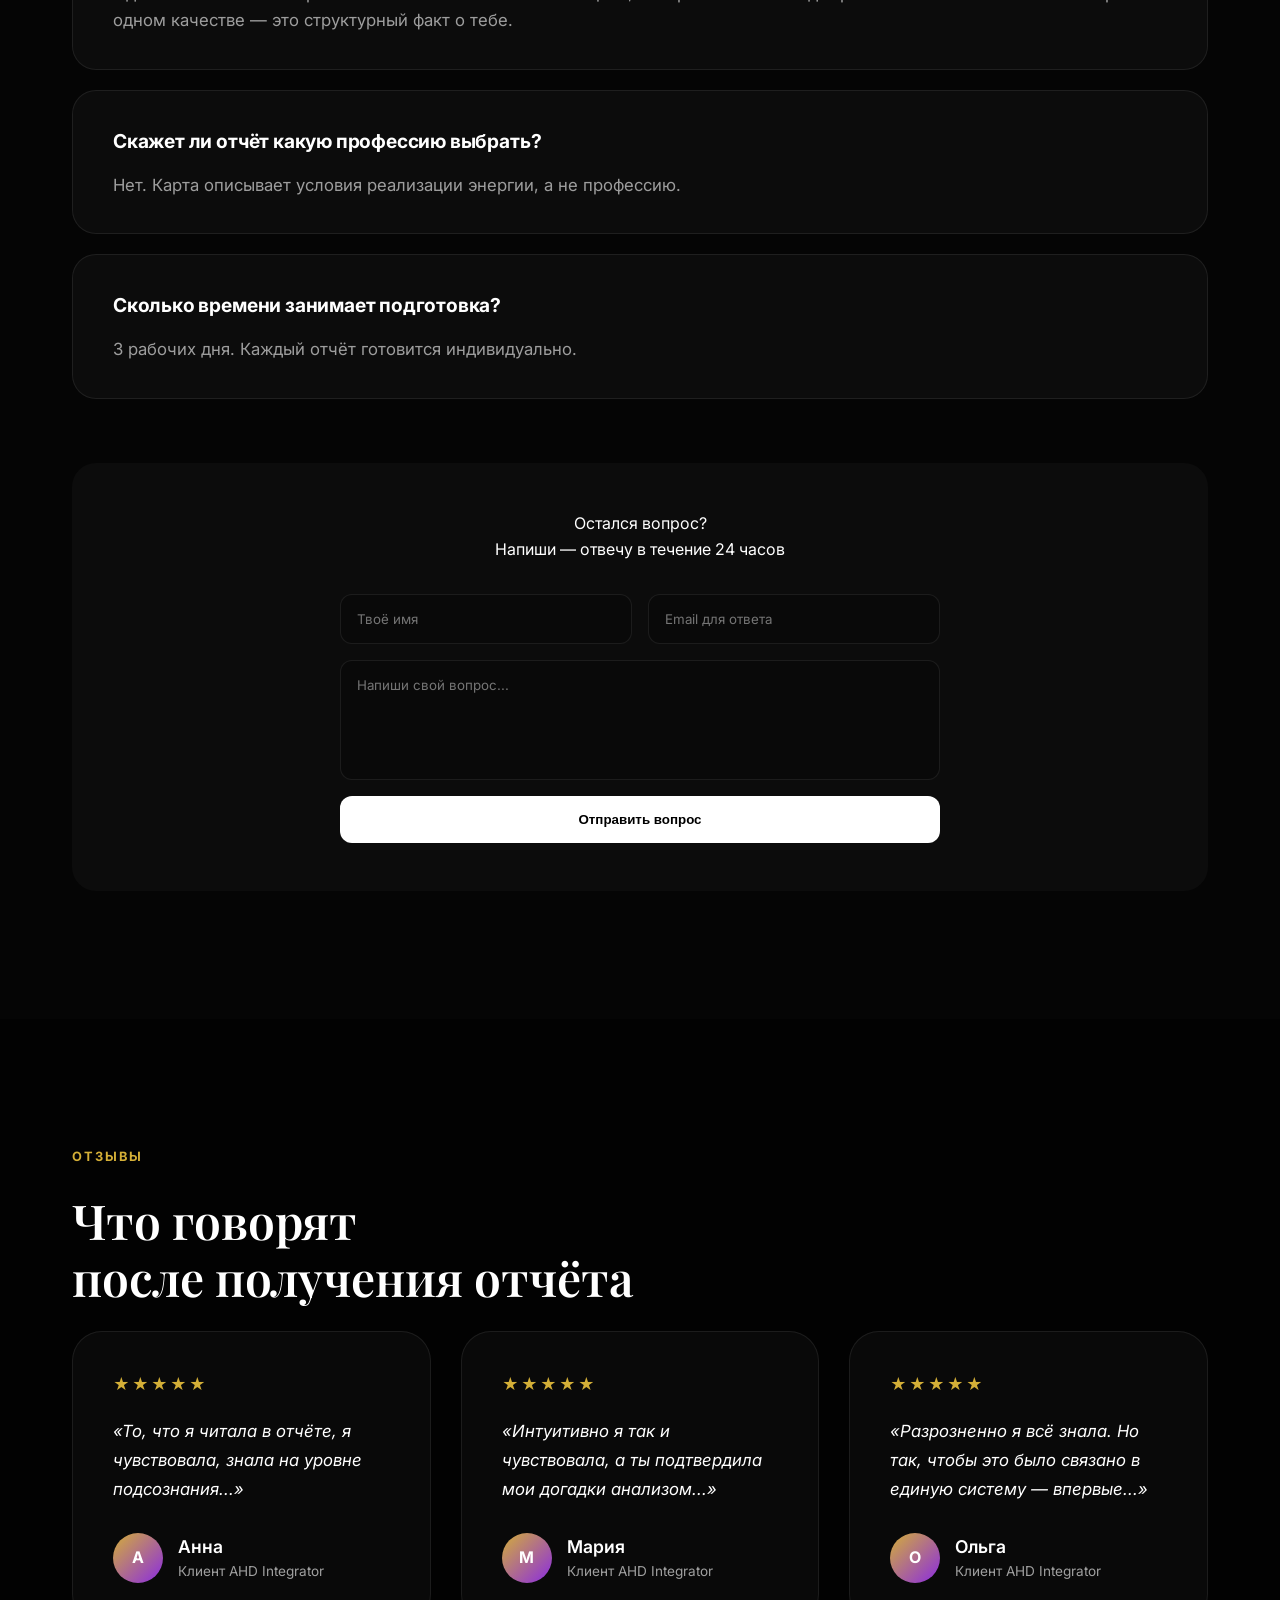
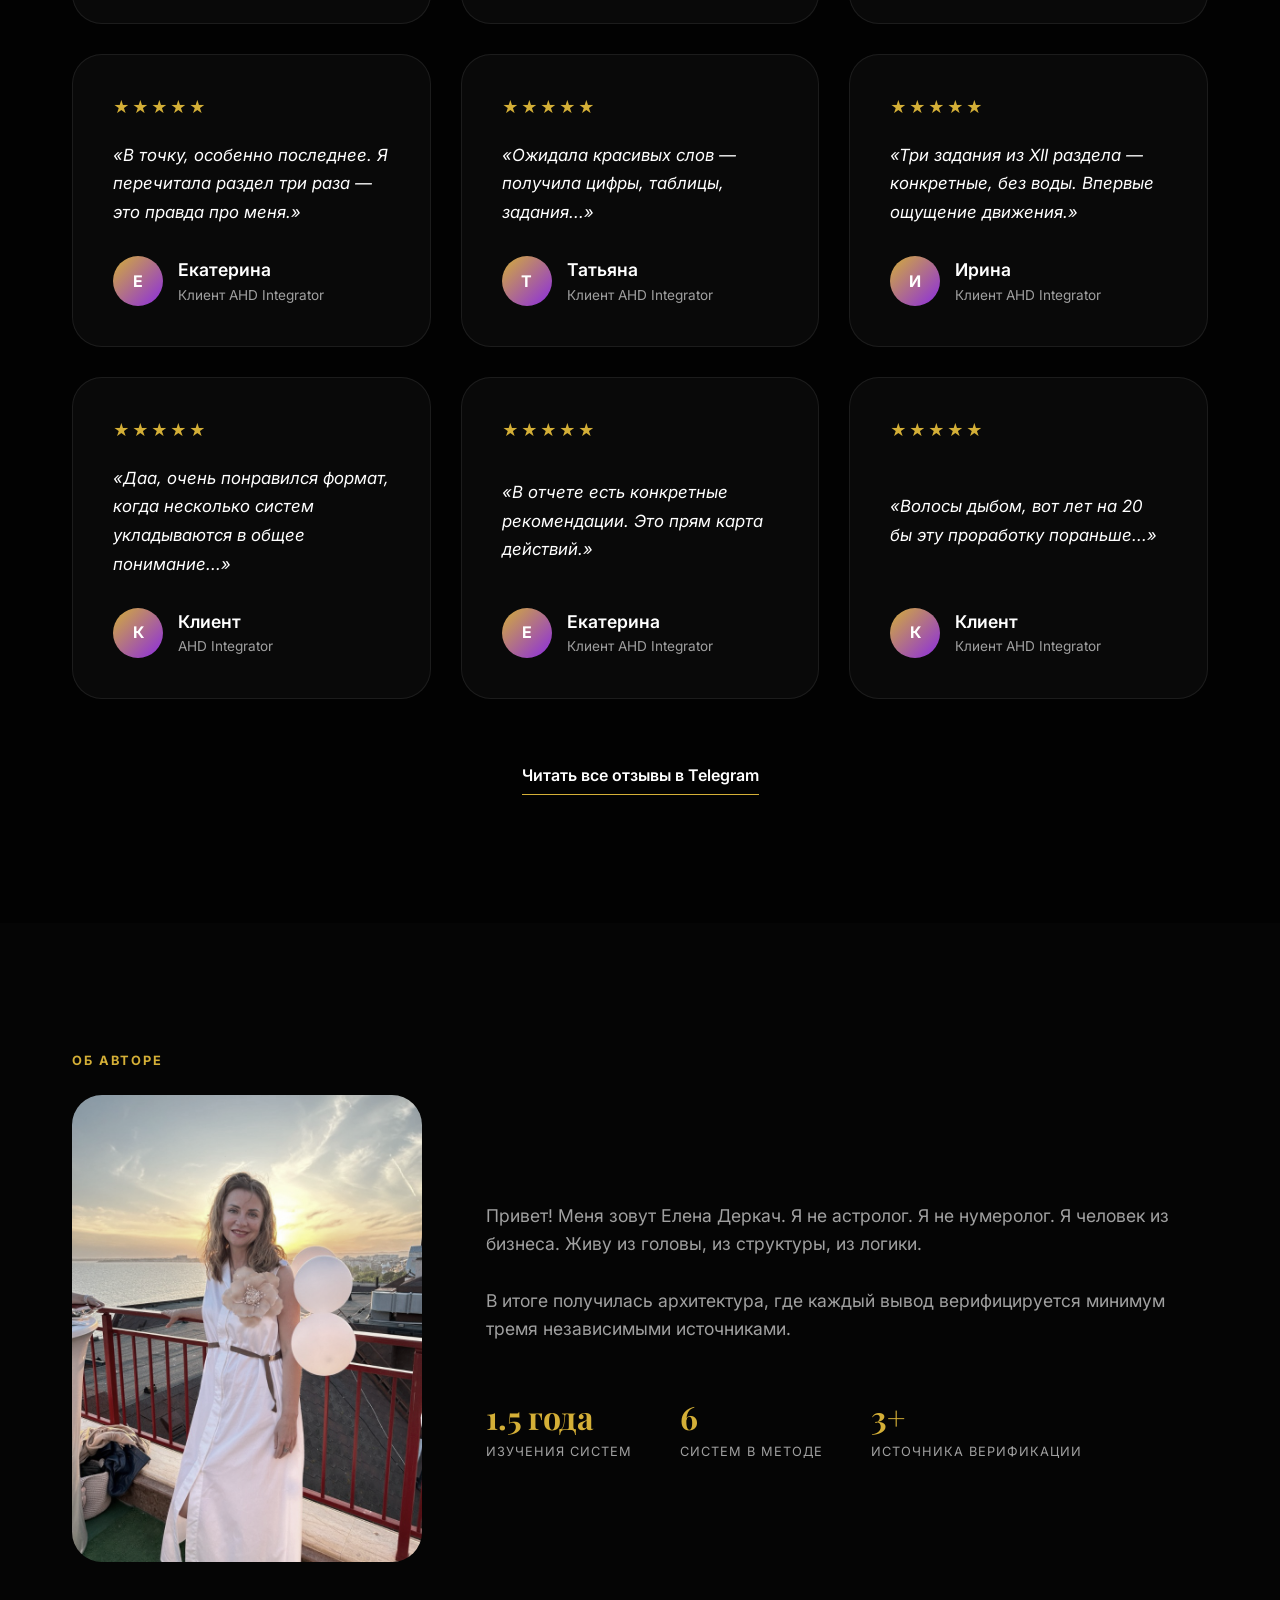
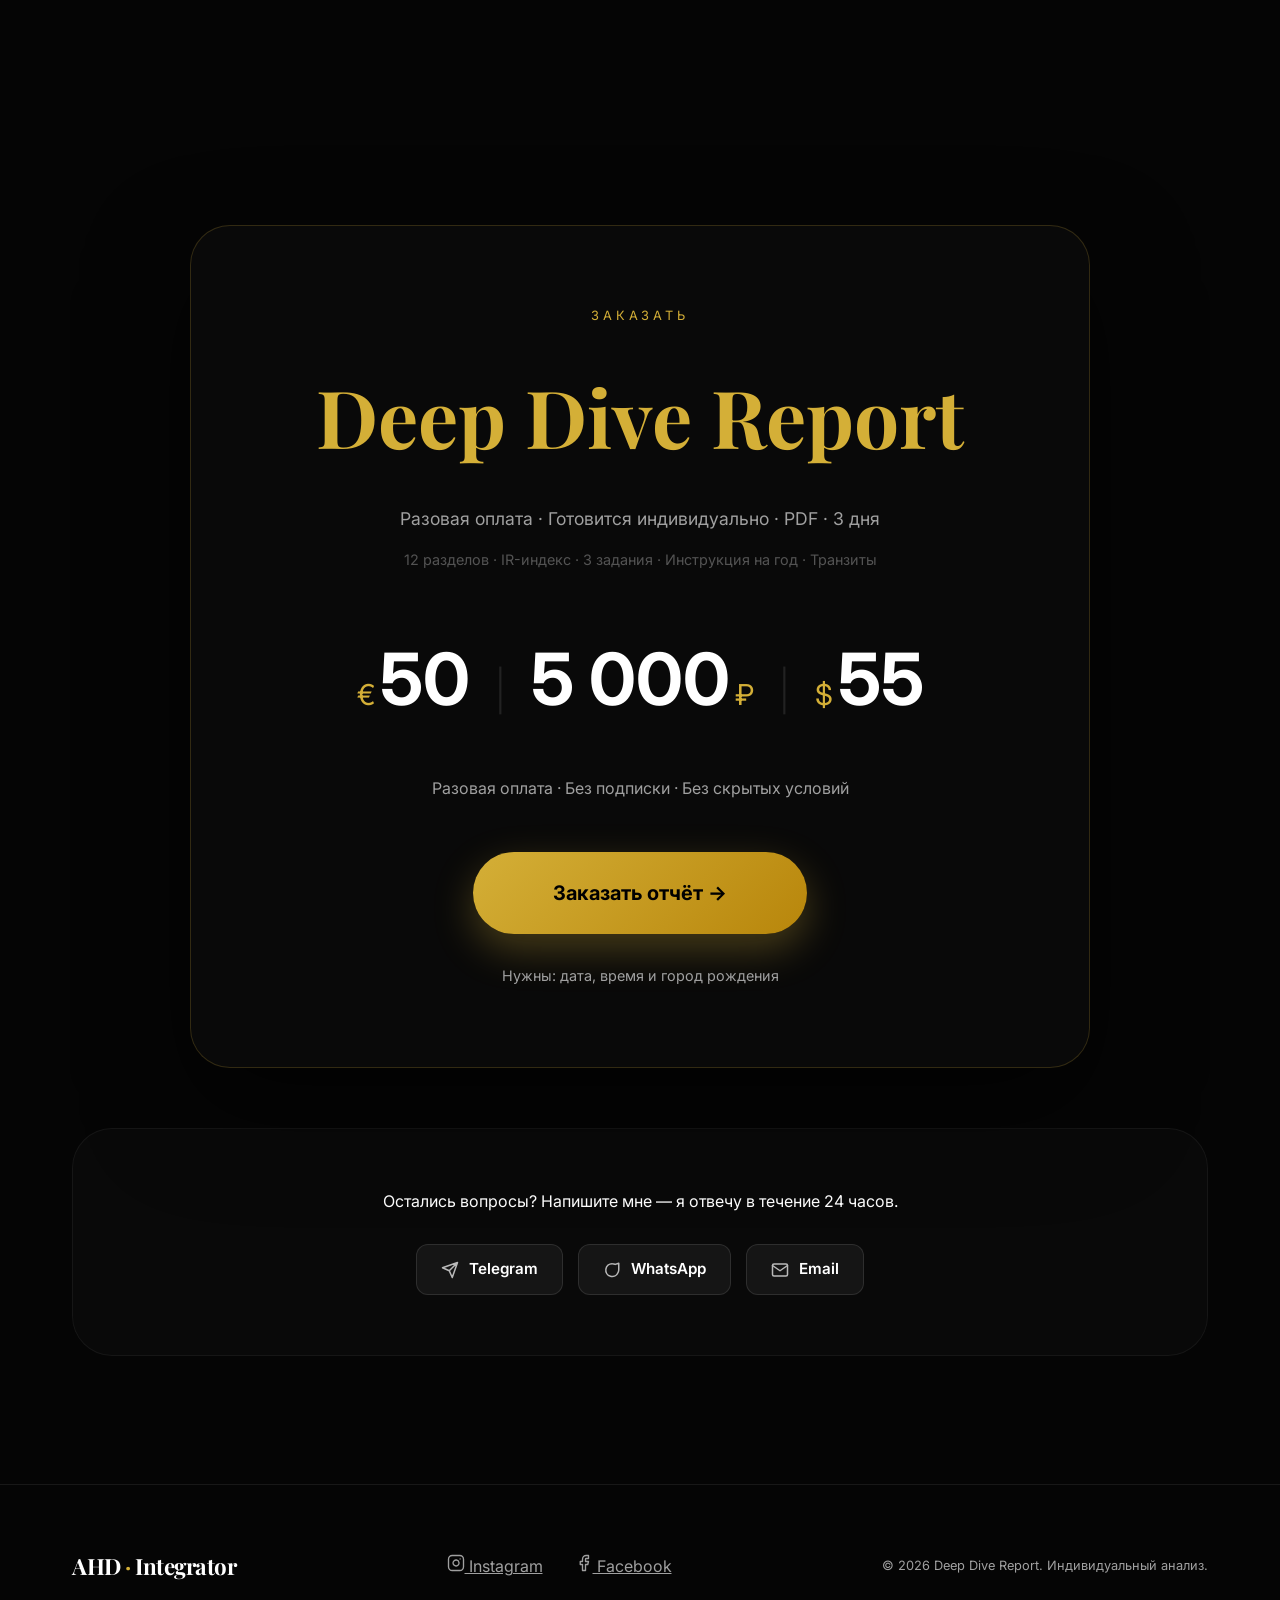
==== commit 78695e31: "Add files via upload" ====
--- a/index.html
+++ b/index.html
@@ -11,7 +11,7 @@
 <meta property="og:image" content="author.jpg">
 <link rel="preconnect" href="https://fonts.googleapis.com">
 <link href="https://fonts.googleapis.com/css2?family=Playfair+Display:ital,wght@0,400;0,600;0,700;1,400&family=Inter:wght@300;400;500;600&display=swap" rel="stylesheet">
-<link rel="stylesheet" href="style.css?v=1.20">
+<link rel="stylesheet" href="style.css?v=1.22">
 </head>
 <body>
 
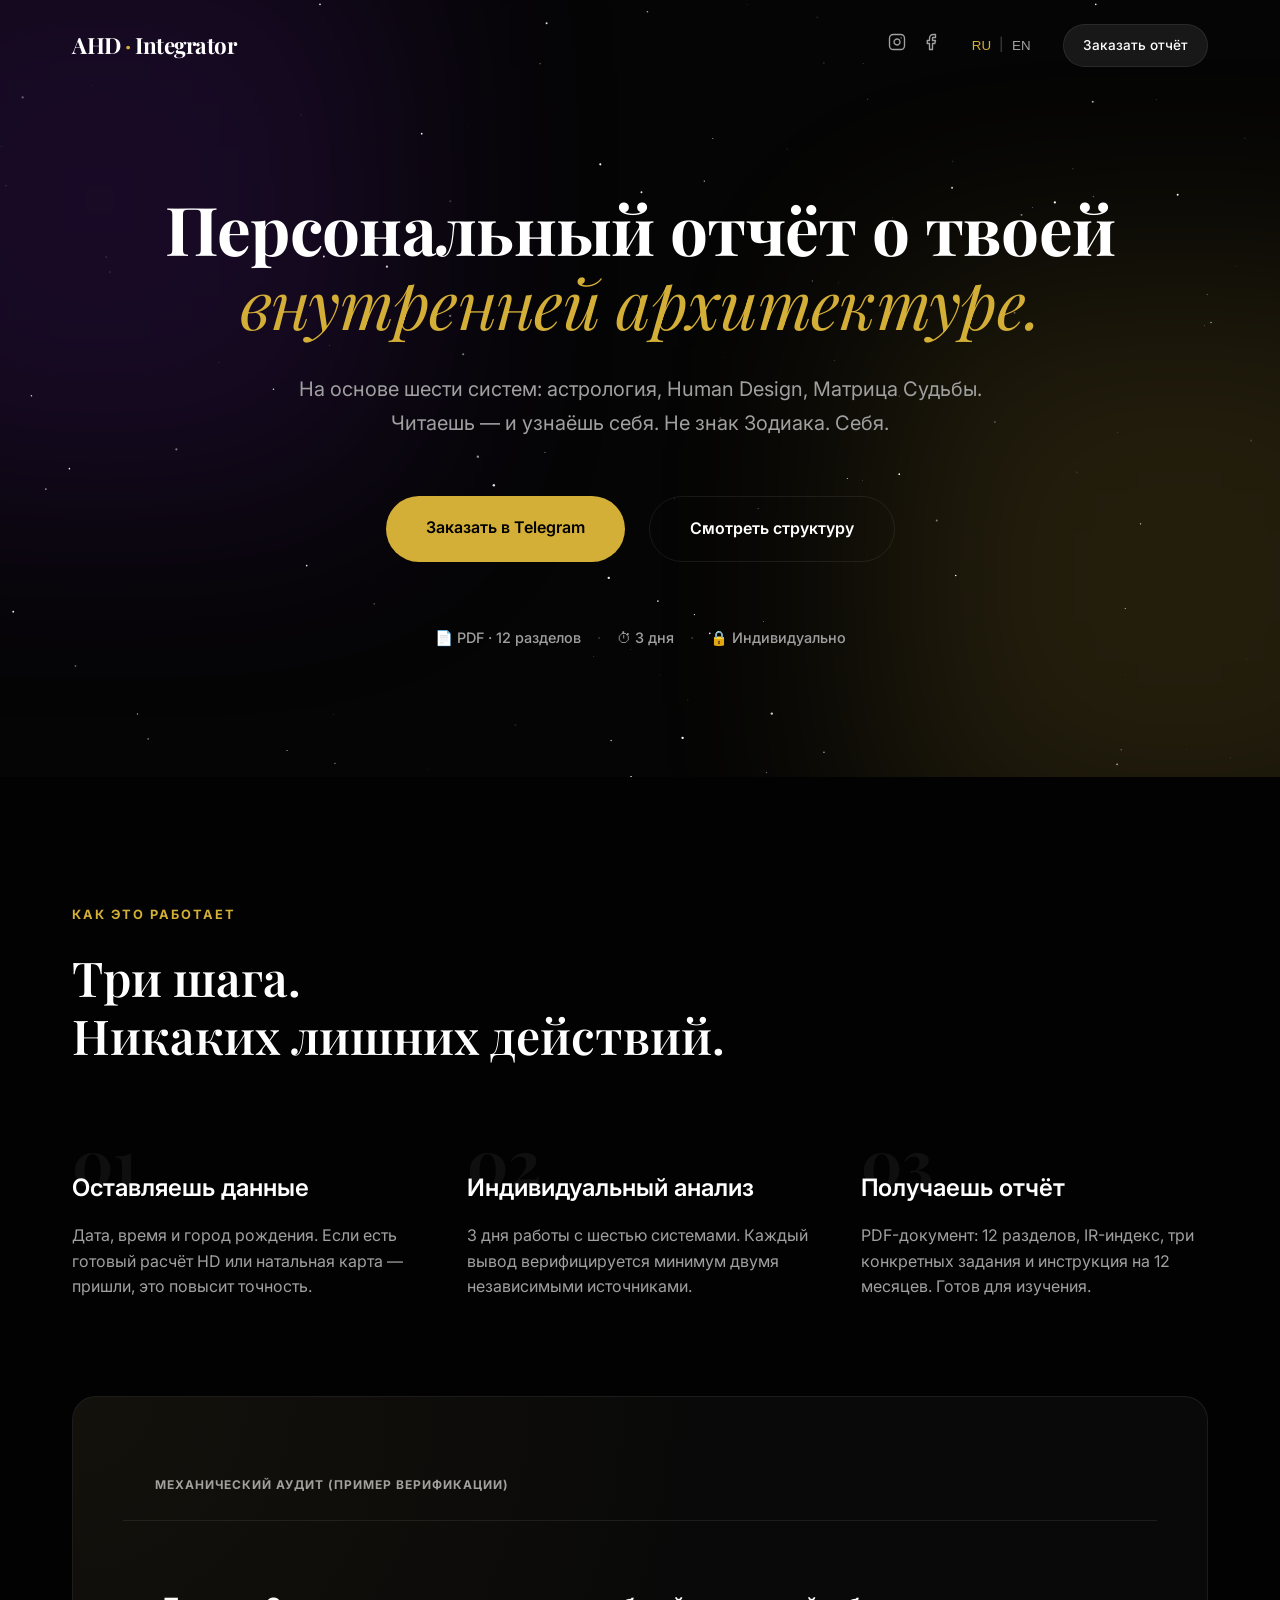
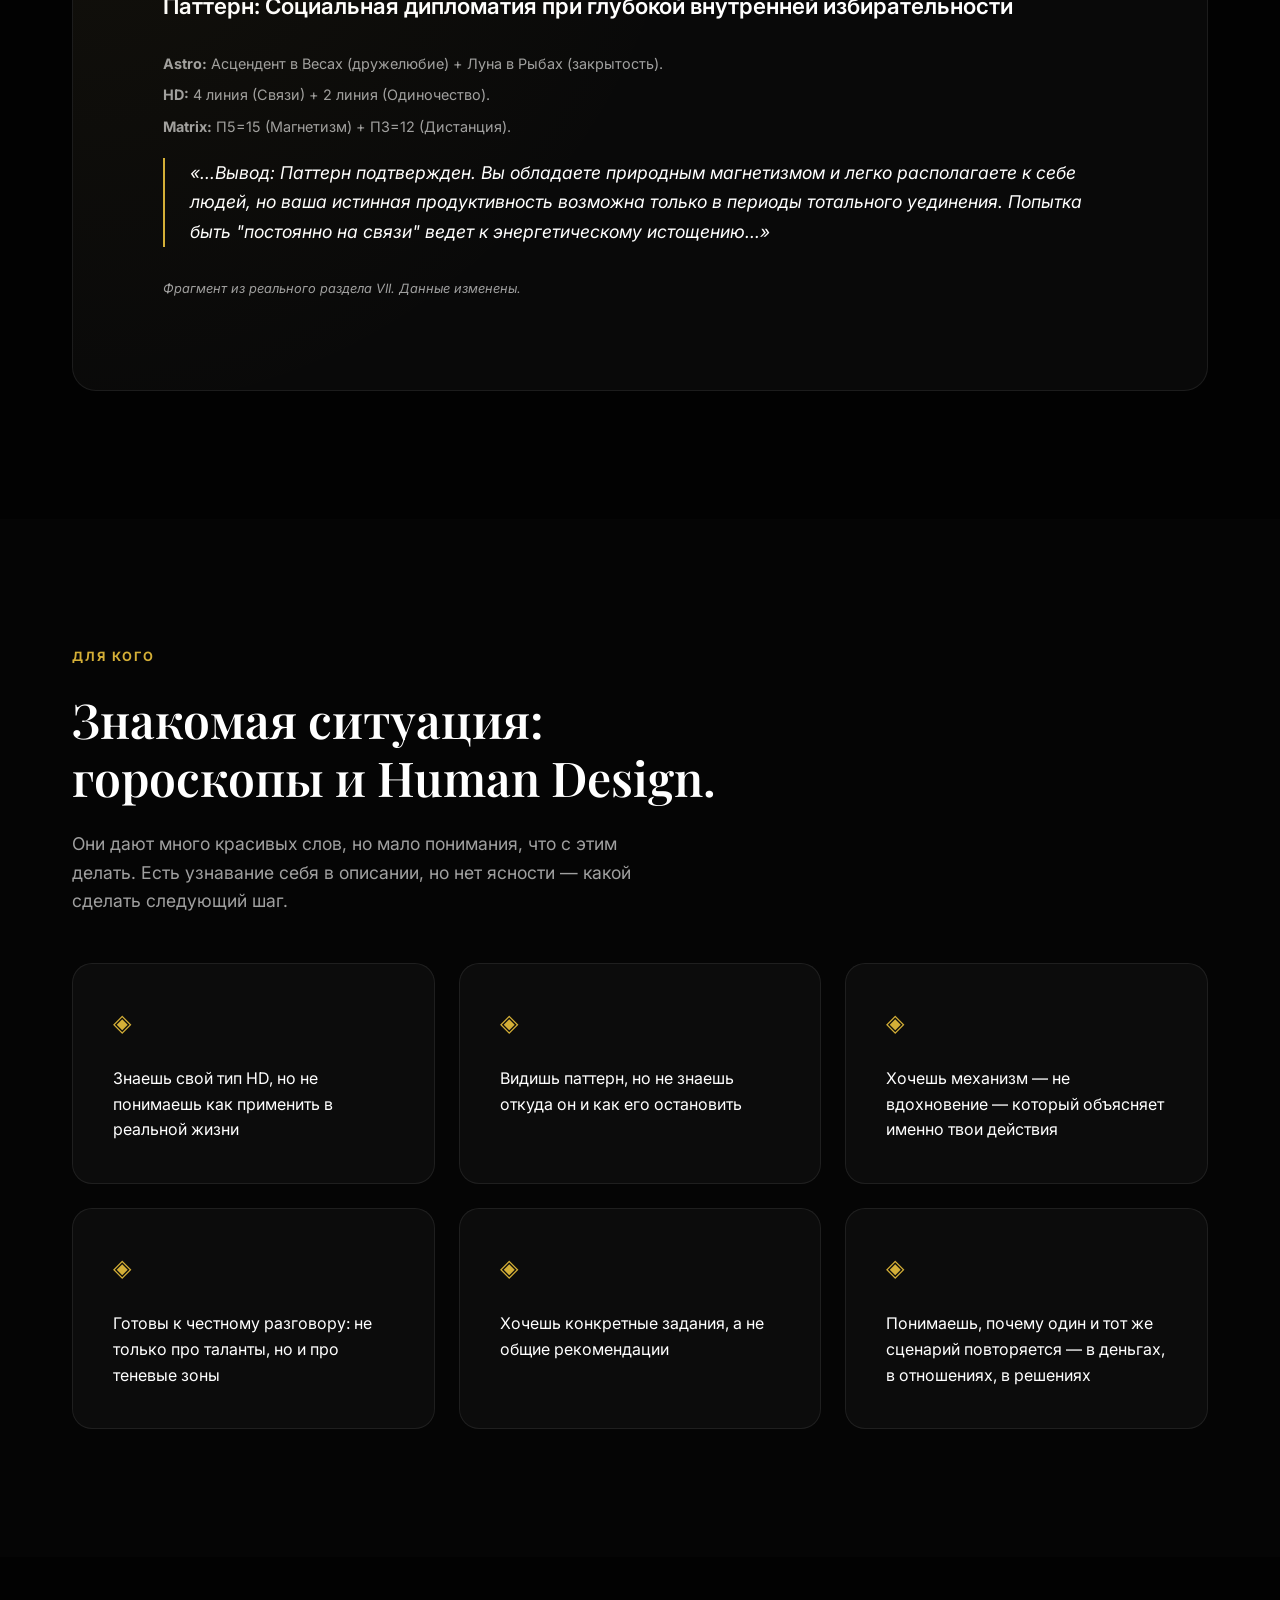
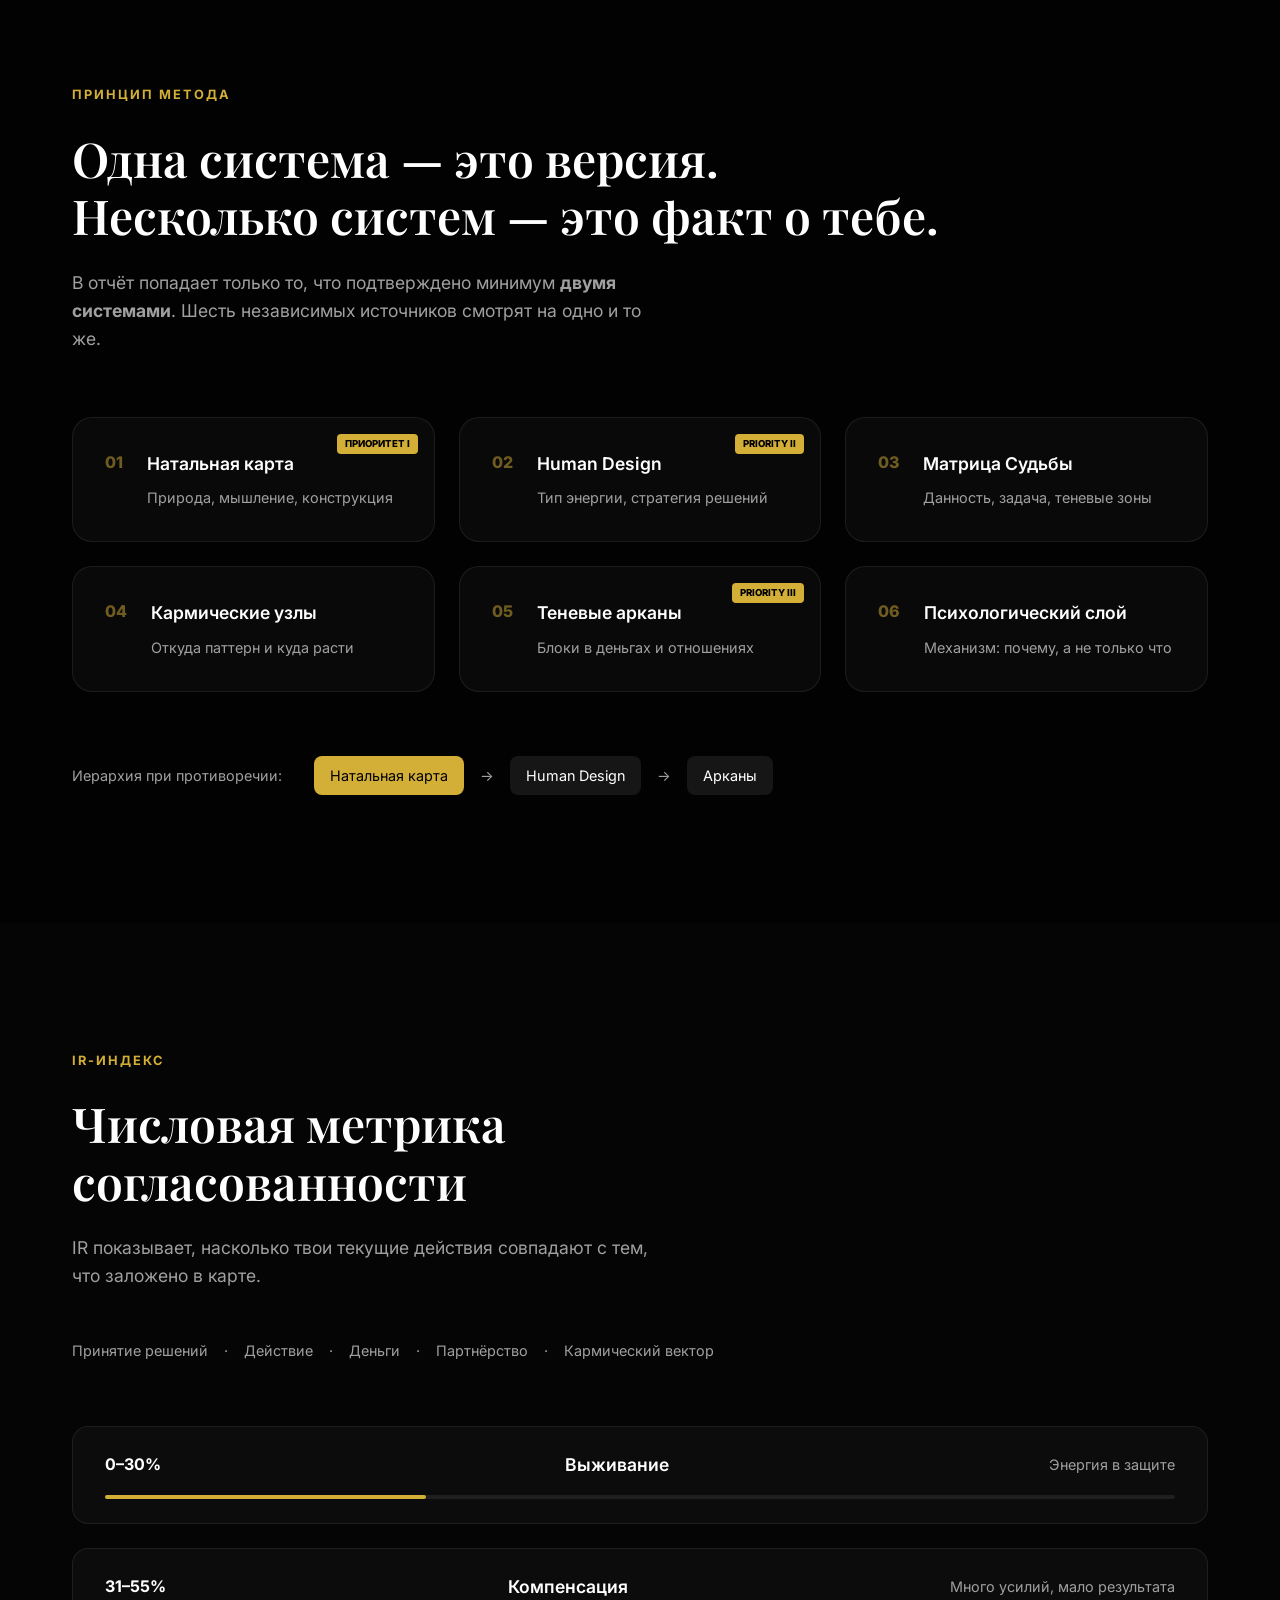
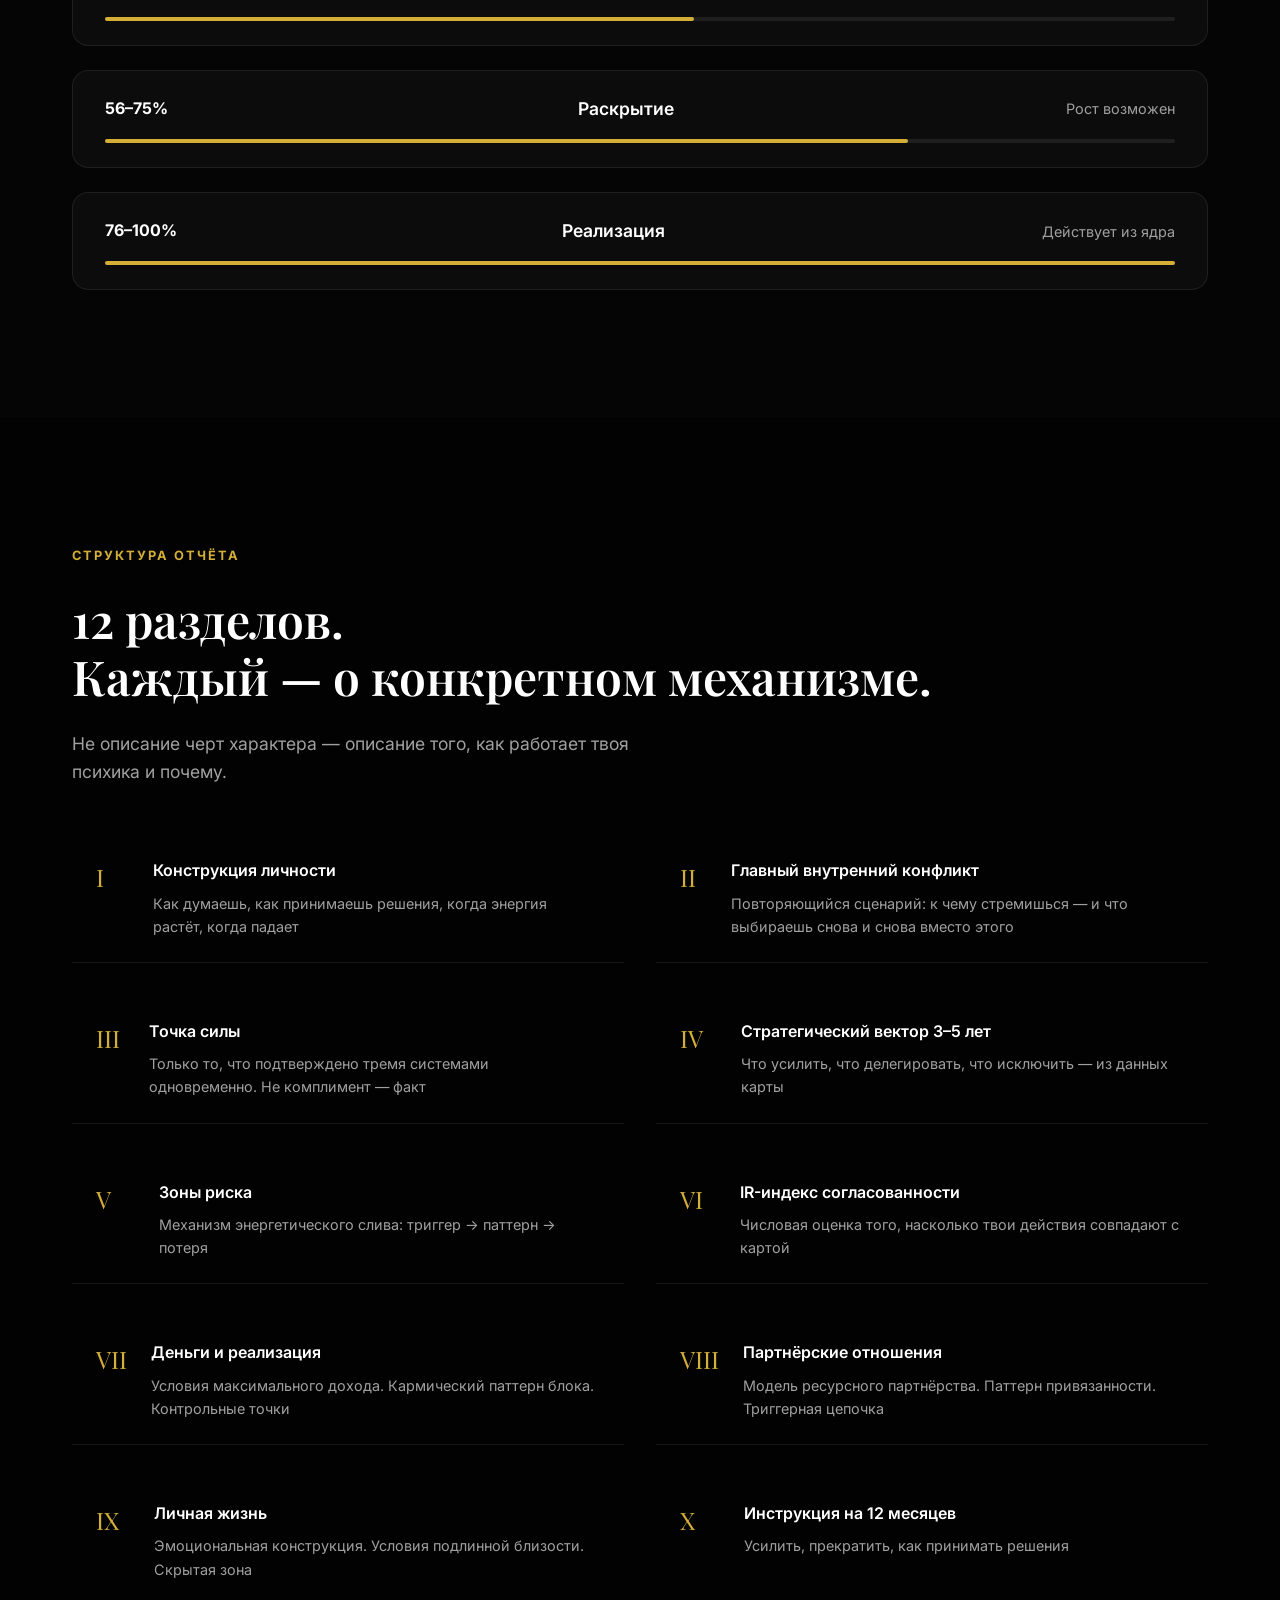
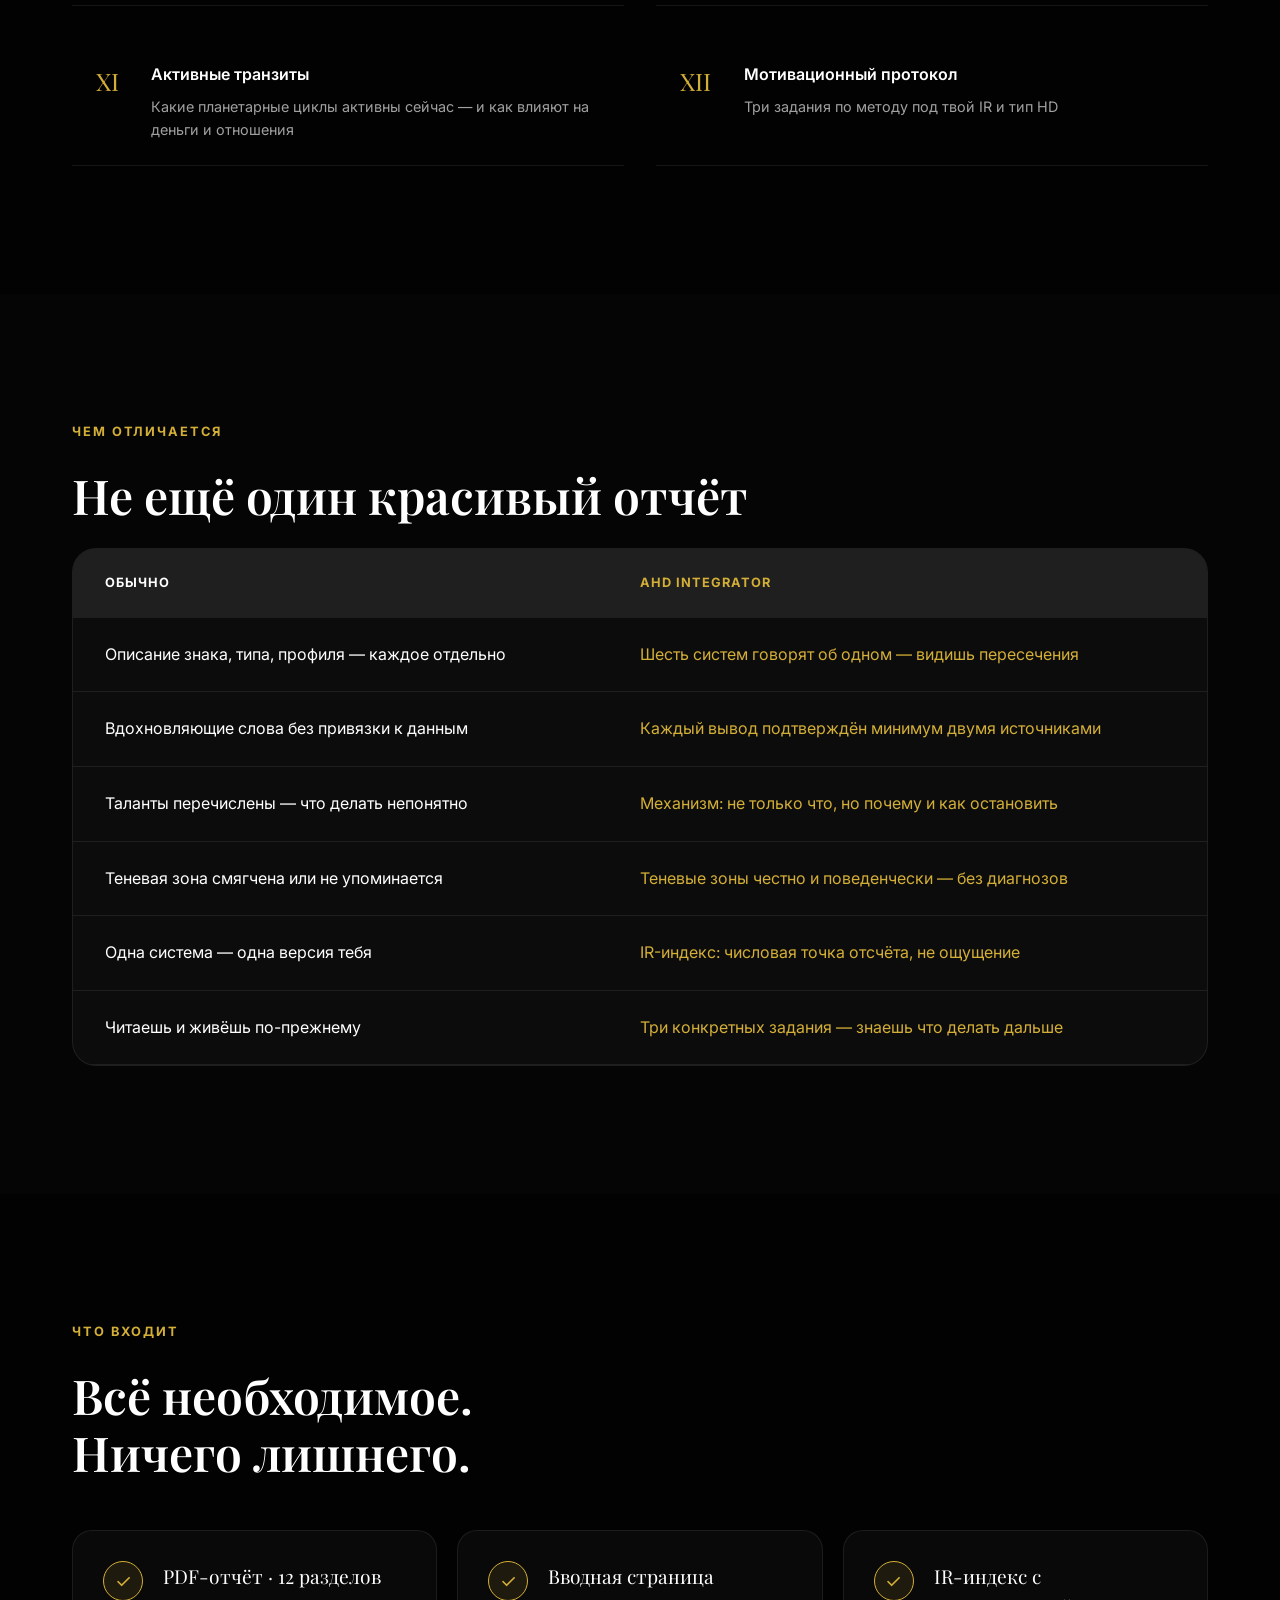
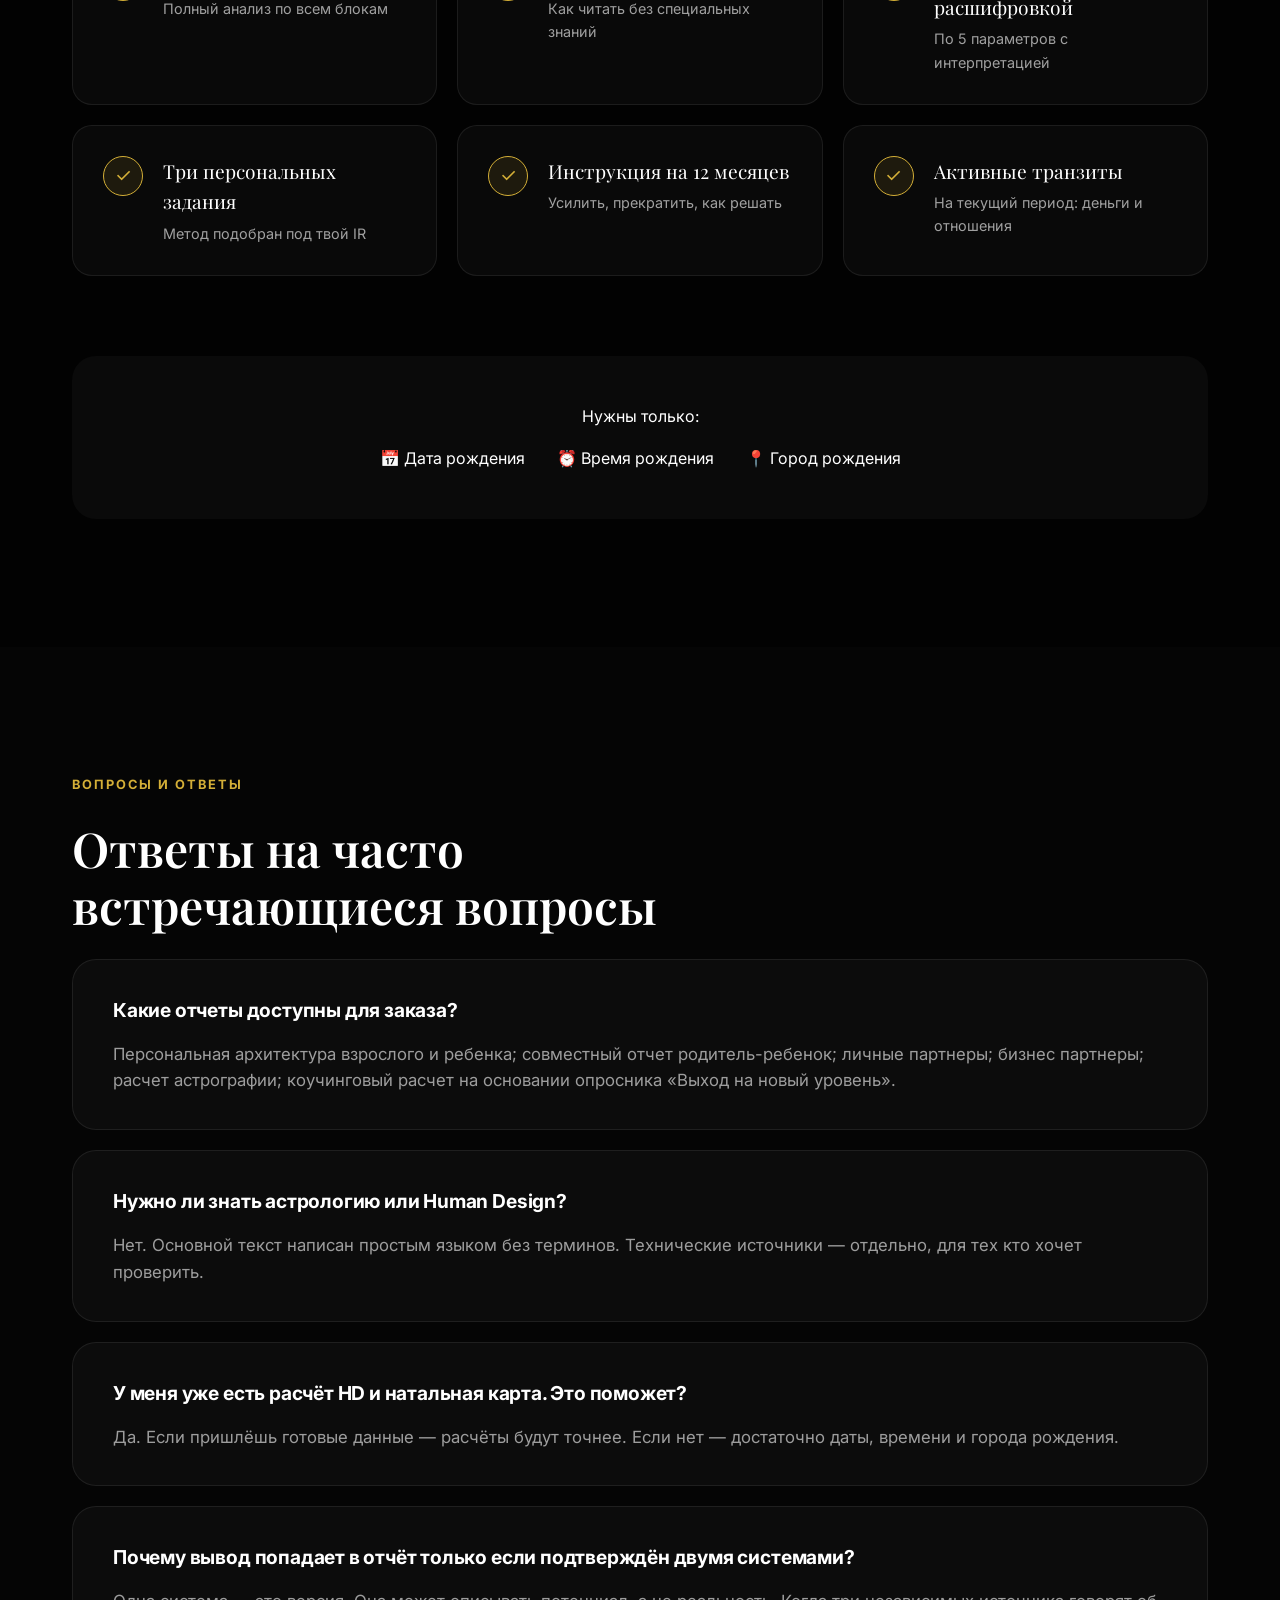
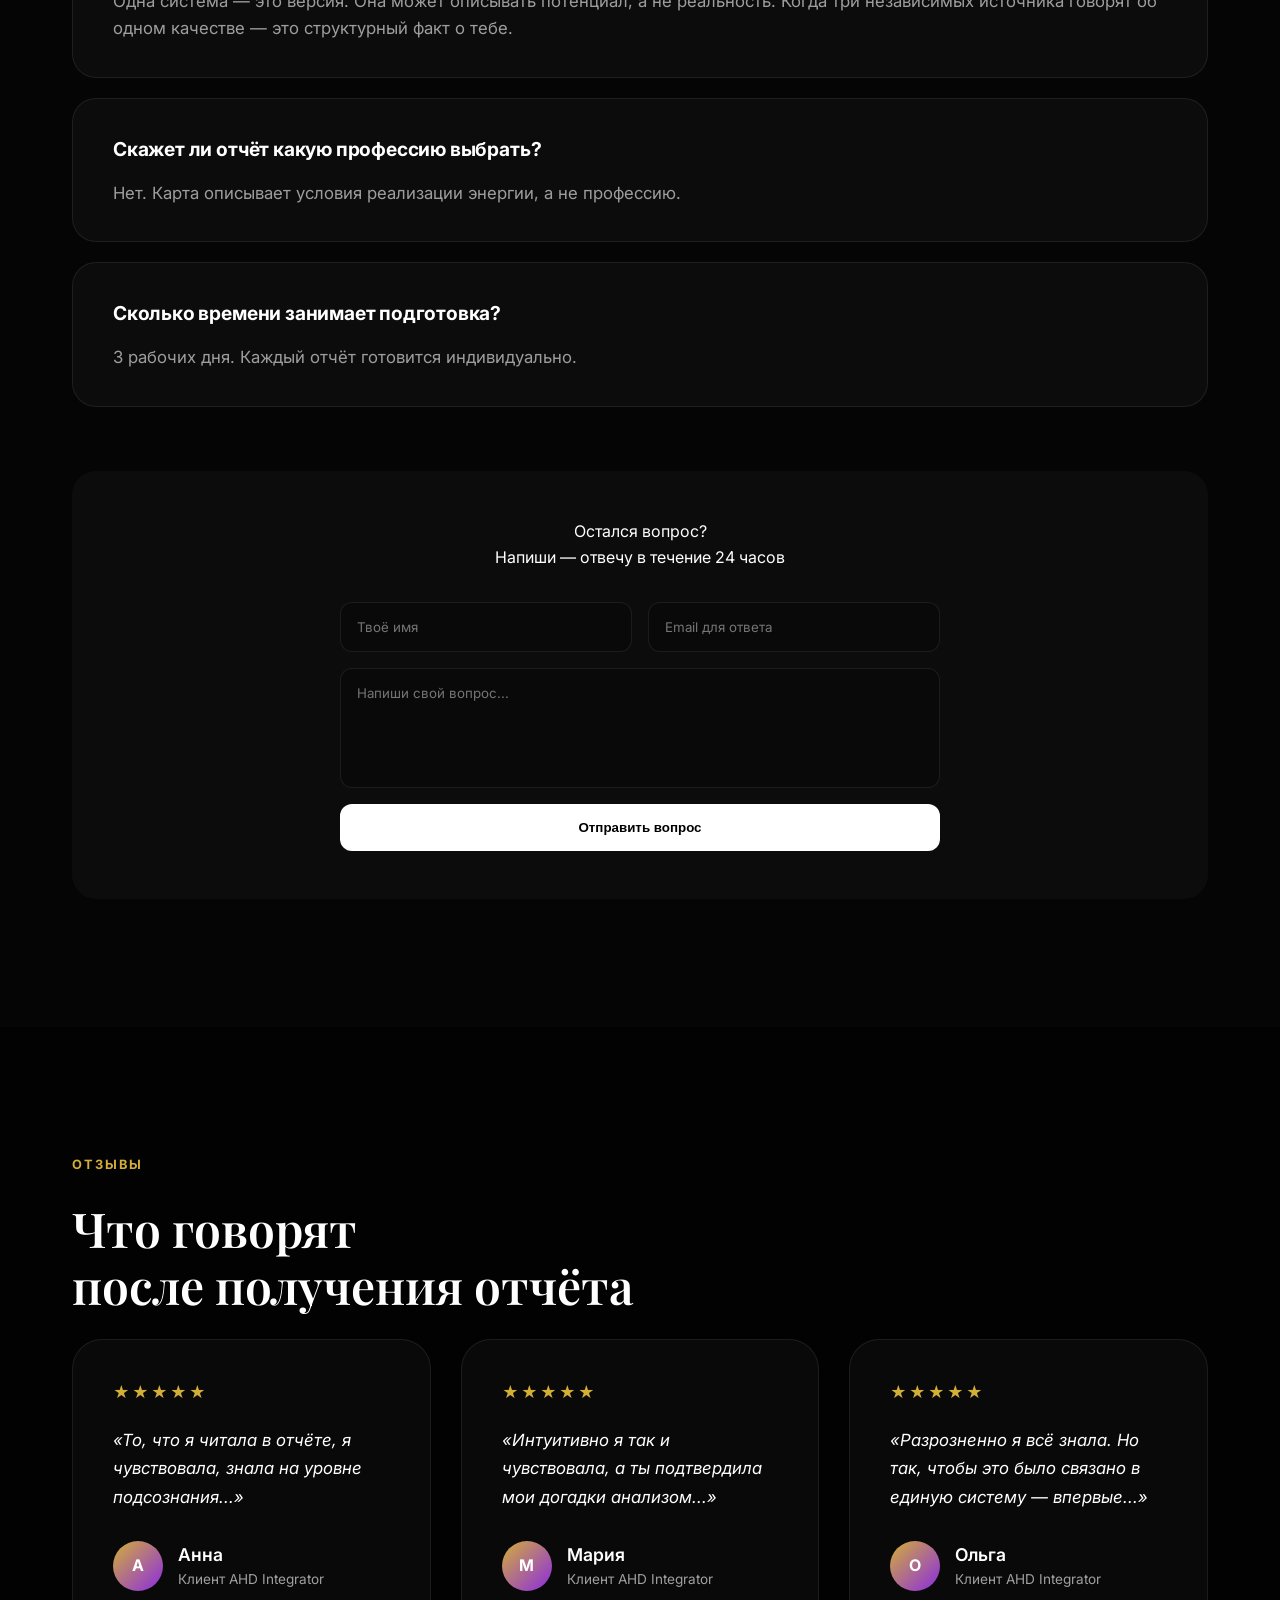
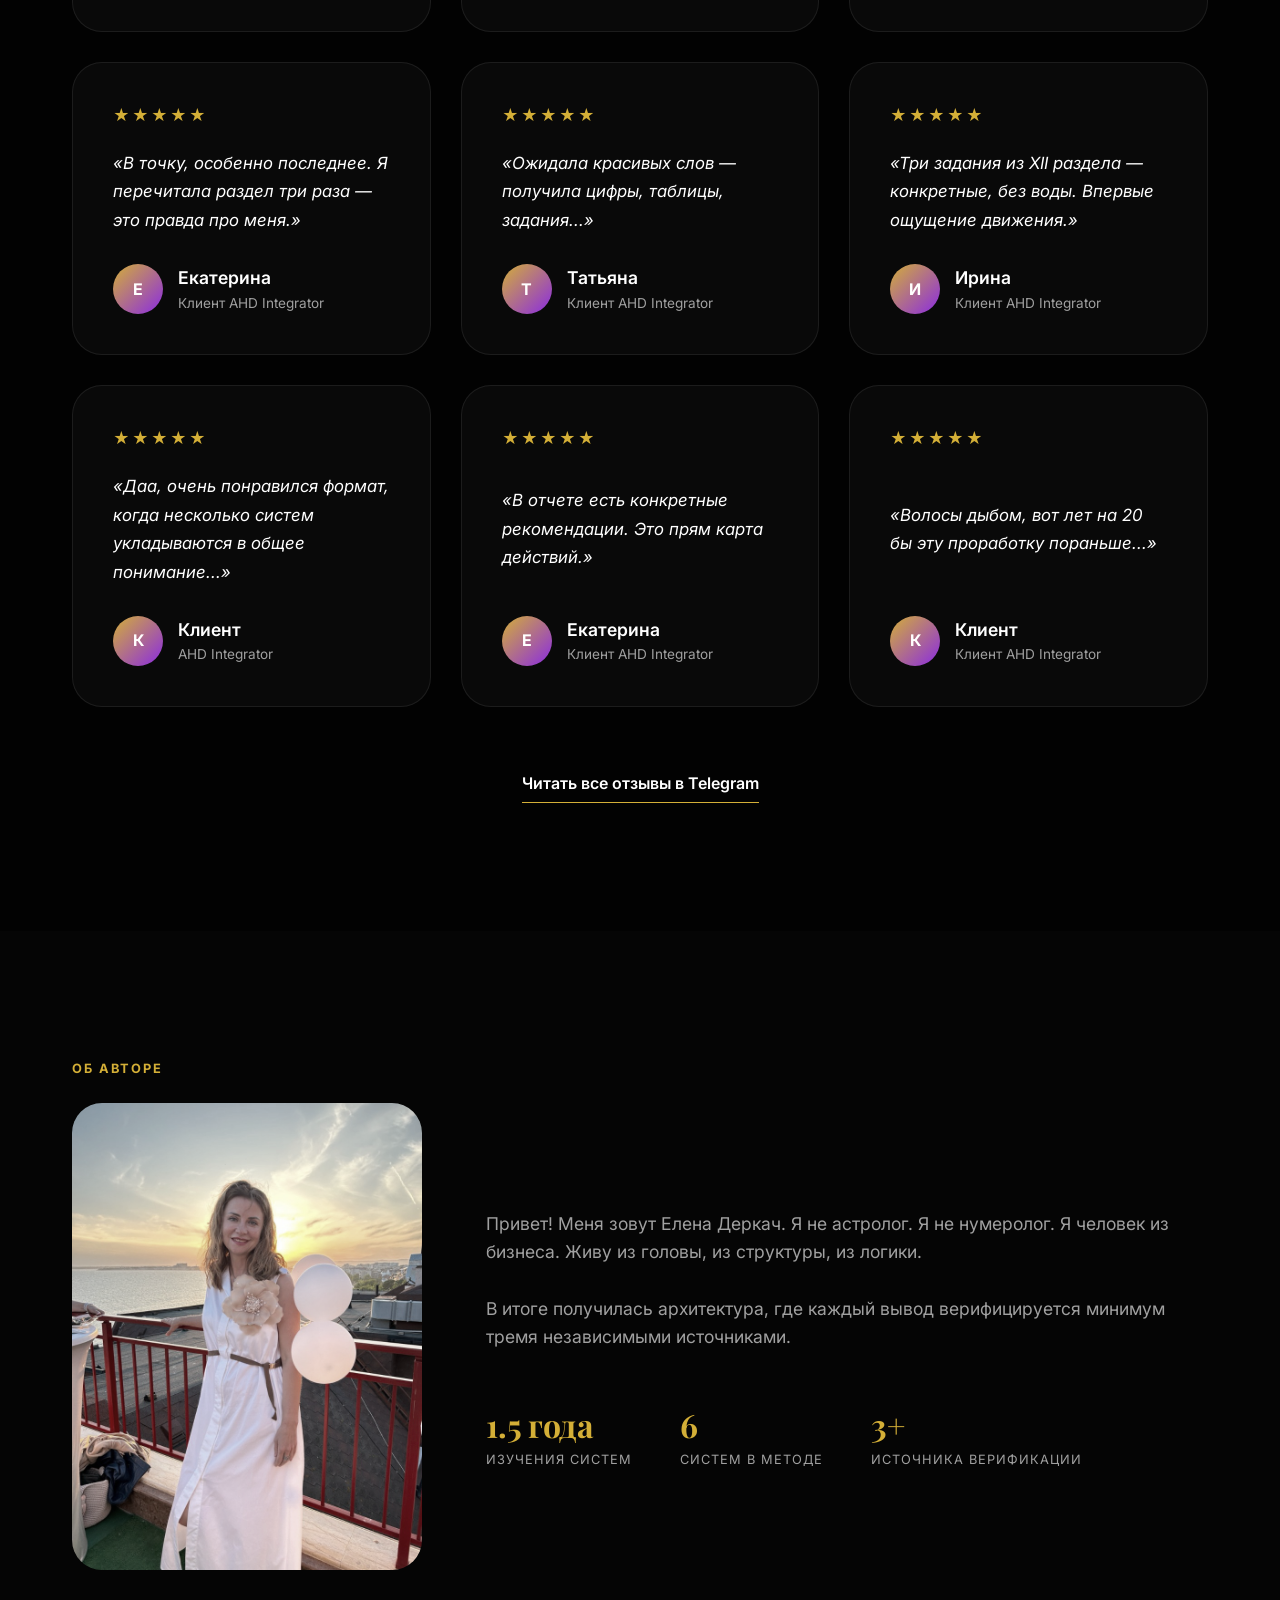
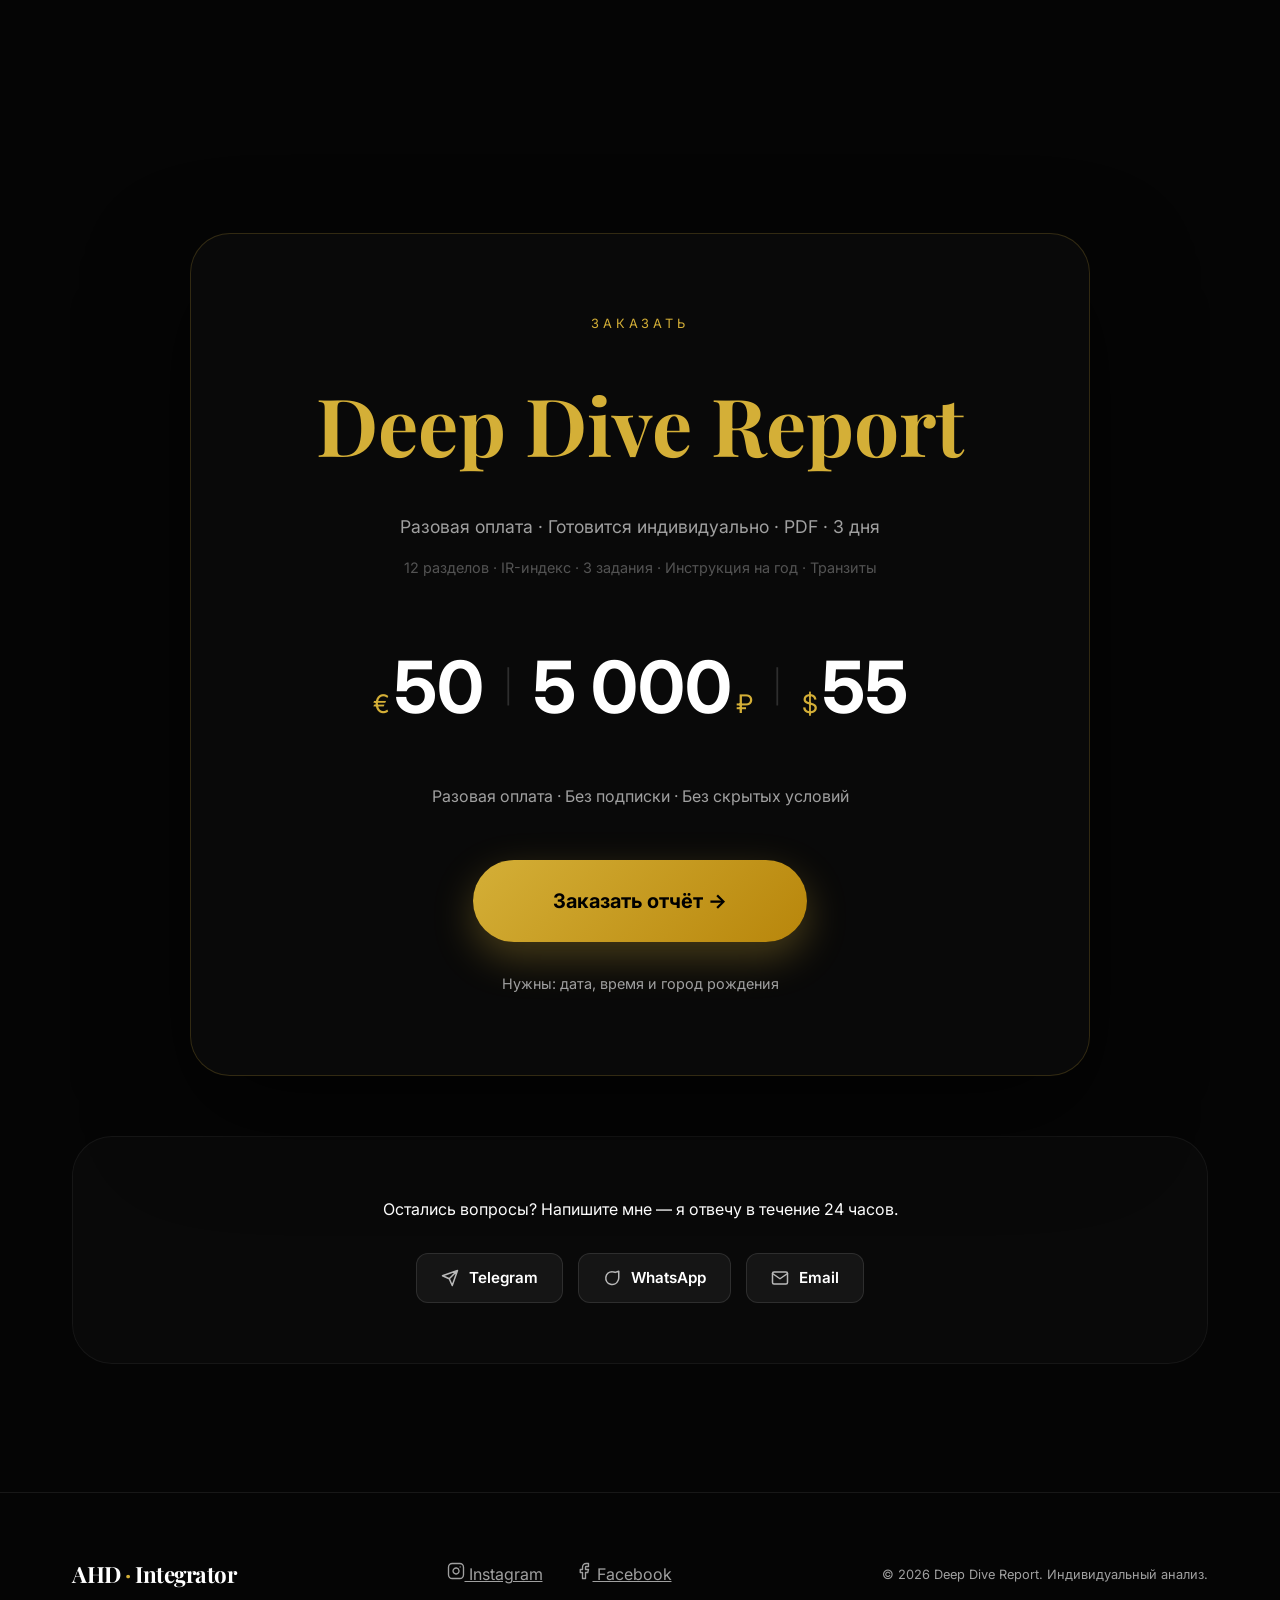
==== commit e3e33f30: "Add files via upload" ====
--- a/index.html
+++ b/index.html
@@ -11,7 +11,7 @@
 <meta property="og:image" content="author.jpg">
 <link rel="preconnect" href="https://fonts.googleapis.com">
 <link href="https://fonts.googleapis.com/css2?family=Playfair+Display:ital,wght@0,400;0,600;0,700;1,400&family=Inter:wght@300;400;500;600&display=swap" rel="stylesheet">
-<link rel="stylesheet" href="style.css?v=1.22">
+<link rel="stylesheet" href="style.css?v=1.25">
 </head>
 <body>
 
--- a/style.css
+++ b/style.css
@@ -939,28 +939,30 @@
 .price-row {
   display: flex;
   justify-content: center;
+  align-items: center;
+  gap: 20px;
+  margin-bottom: 40px;
+  flex-wrap: wrap;
+}
+.price-item {
+  display: flex;
   align-items: baseline;
-  gap: 25px;
-  margin-bottom: 40px;
-}
-.price-item {
-  display: flex;
-  align-items: baseline;
-  gap: 5px;
+  gap: 4px;
 }
 .price-item .curr {
-  font-size: 1.8rem;
+  font-size: 1.6rem;
   color: var(--accent-gold);
 }
 .price-item .val {
-  font-size: clamp(3rem, 6vw, 4.5rem);
+  font-size: clamp(2.4rem, 7vw, 4.5rem);
   font-weight: 700;
   color: #fff;
 }
 .price-sep {
-  font-size: 2.5rem;
-  color: rgba(255,255,255,0.1);
+  font-size: 2rem;
+  color: rgba(255,255,255,0.15);
   font-weight: 300;
+  flex-shrink: 0;
 }
 .price-note {
   font-size: 1rem;
@@ -1104,80 +1106,63 @@
   font-size: 0.8rem;
 }
 
-/* REVEAL ANIMATION */
-.reveal {
-  opacity: 0;
-  transform: translateY(30px);
-  transition: all 1s cubic-bezier(0.16, 1, 0.3, 1);
-}
-
-.reveal.active {
-  opacity: 1;
-  transform: translateY(0);
-}
-
-@media (max-width: 768px) {
-  .hero-cta { flex-direction: column; }
-  .author-block { grid-template-columns: 1fr; }
-  .order-trust { grid-template-columns: 1fr; }
-  .nav-right { gap: 1rem; }
-  .btn-nav { display: none; }
-  .sections-list { grid-template-columns: 1fr; }
-}
-/* EMERGENCY VISIBILITY FIX (Keep it for now to be safe) */
+/* REVEAL ANIMATION - RESET */
 .reveal {
   opacity: 1 !important;
   visibility: visible !important;
   transform: none !important;
-}
-
-/* SAMPLE BLOCK - SEPARATED FORMAT */
-.report-sample {
-  margin-top: 5rem;
-  background: rgba(212, 175, 55, 0.03);
-  border: 1px solid rgba(212, 175, 55, 0.1);
-  border-radius: 32px !important;
-  padding: 50px !important;
-  position: relative;
-  overflow: hidden;
-}
-.report-sample::before {
-  content: '';
-  position: absolute;
-  top: 0; left: 0;
-  width: 100%; height: 100%;
-  background: radial-gradient(circle at 0% 0%, rgba(212, 175, 55, 0.05) 0%, transparent 50%);
-  pointer-events: none;
-}
-.sample-header {
-  margin-bottom: 30px;
-}
-.sample-tag {
-  color: var(--accent-gold);
-  text-transform: uppercase;
-  letter-spacing: 0.2em;
-  font-size: 0.75rem;
-  font-weight: 700;
-  display: block;
-}
-.sample-title {
-  font-size: 1.5rem !important;
-  font-weight: 700 !important;
-  margin: 20px 0 25px !important;
-  color: #fff !important;
-  line-height: 1.3 !important;
-}
-.sample-text blockquote {
-  border-left: 2px solid var(--accent-gold);
-  padding-left: 25px;
-  margin: 30px 0;
-  font-style: italic;
-  font-size: 1.1rem;
-  line-height: 1.7;
-  color: #fff;
-}
-.sample-note {
-  font-size: 0.85rem;
-  color: var(--text-muted);
-  margin-top: 25px;
-}
+  transition: none !important;
+}
+
+/* MOBILE OVERRIDES — HIGHEST PRIORITY AT THE END */
+@media (max-width: 768px) {
+  .hero-cta { flex-direction: column !important; }
+  .author-block { grid-template-columns: 1fr !important; }
+  .order-trust { grid-template-columns: 1fr !important; }
+  .nav-right { gap: 1rem !important; }
+  .btn-nav { display: none !important; }
+  .sections-list { grid-template-columns: 1fr !important; }
+
+  /* PRICING — mobile fix */
+  .pricing-box {
+    padding: 40px 15px !important;
+    border-radius: 20px !important;
+  }
+  .price-row {
+    flex-direction: column !important;
+    gap: 15px !important;
+    align-items: center !important;
+    display: flex !important;
+  }
+  .price-sep {
+    display: none !important;
+  }
+  .price-item {
+    justify-content: center !important;
+    display: flex !important;
+  }
+  .price-item .val {
+    font-size: 3.2rem !important;
+  }
+  .price-item .curr {
+    font-size: 1.5rem !important;
+  }
+  .btn-pay {
+    padding: 20px 30px !important;
+    font-size: 1.1rem !important;
+    width: 100% !important;
+    max-width: 300px;
+    display: block !important;
+    margin-left: auto;
+    margin-right: auto;
+    text-align: center;
+  }
+  
+  .pricing-main-title {
+    font-size: 2.8rem !important;
+  }
+  .pricing-features, .pricing-mini-nav {
+    font-size: 0.9rem !important;
+    padding: 0 10px;
+  }
+}
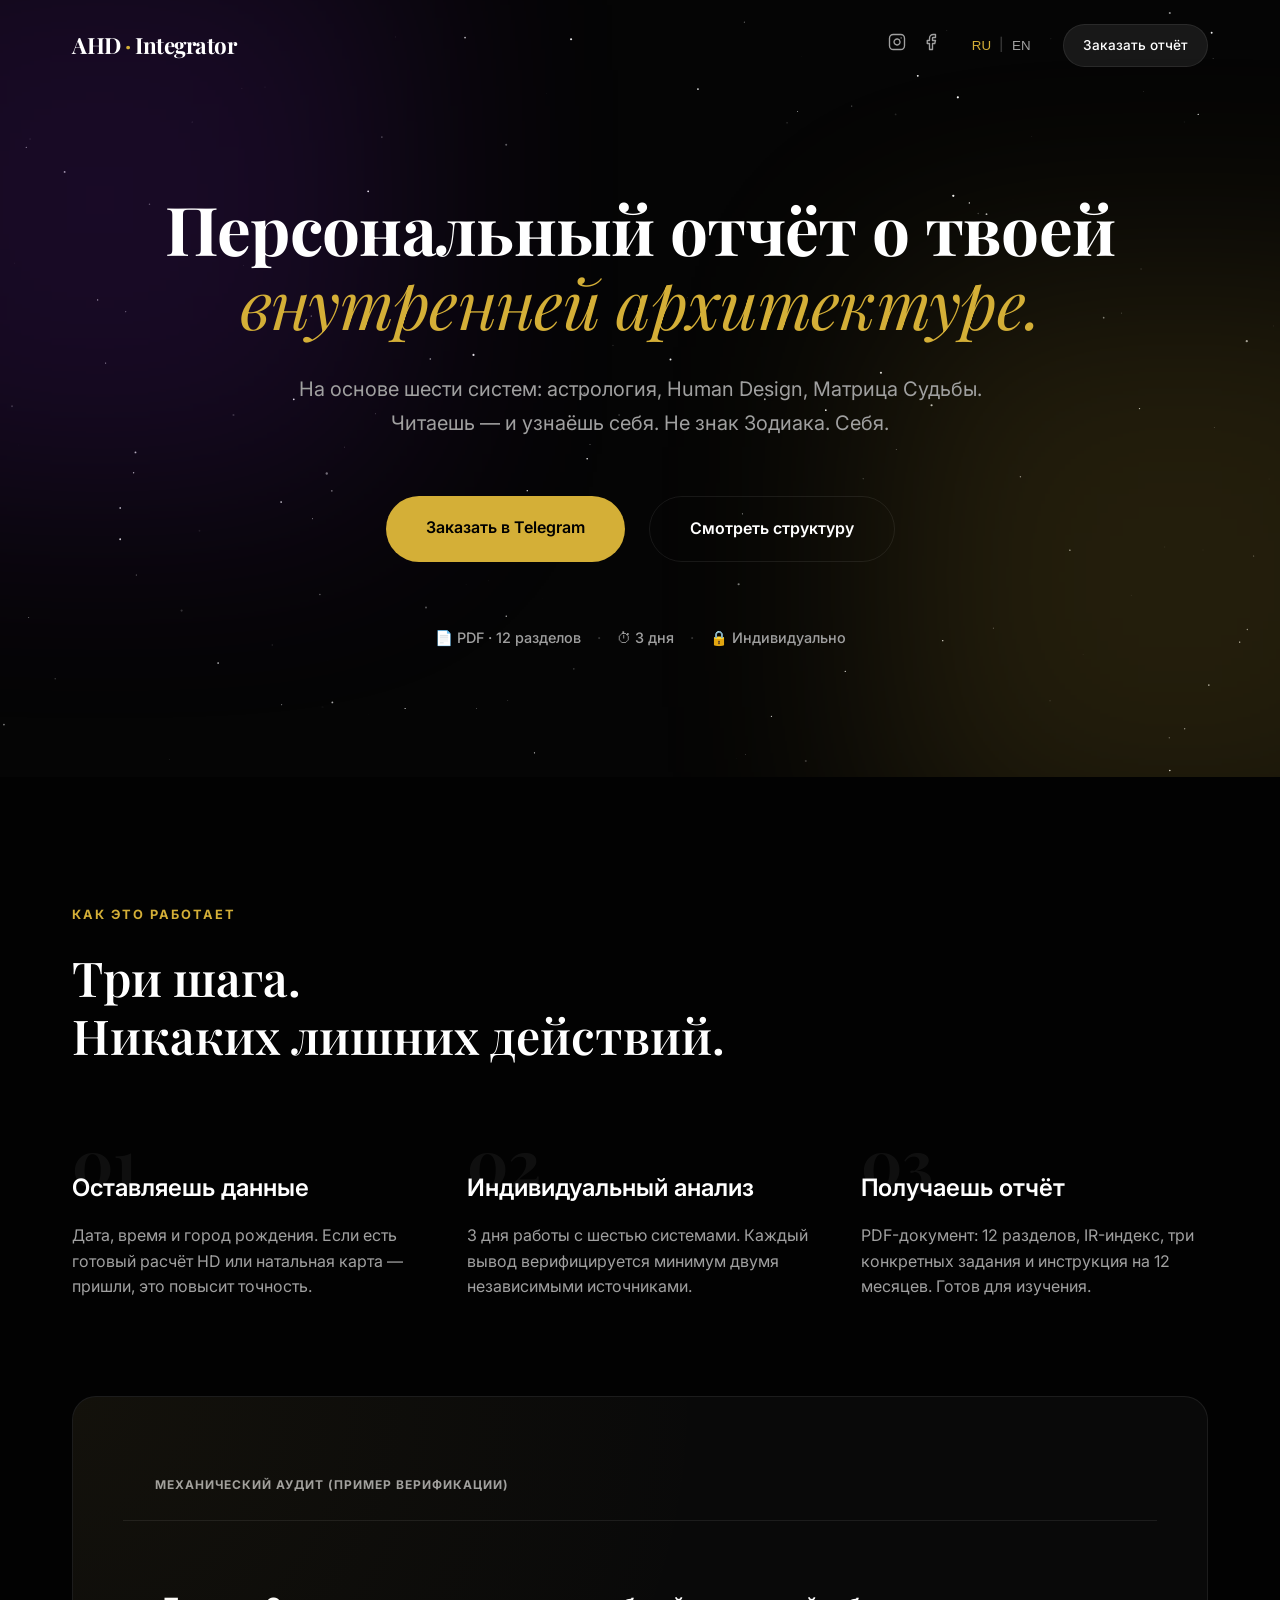
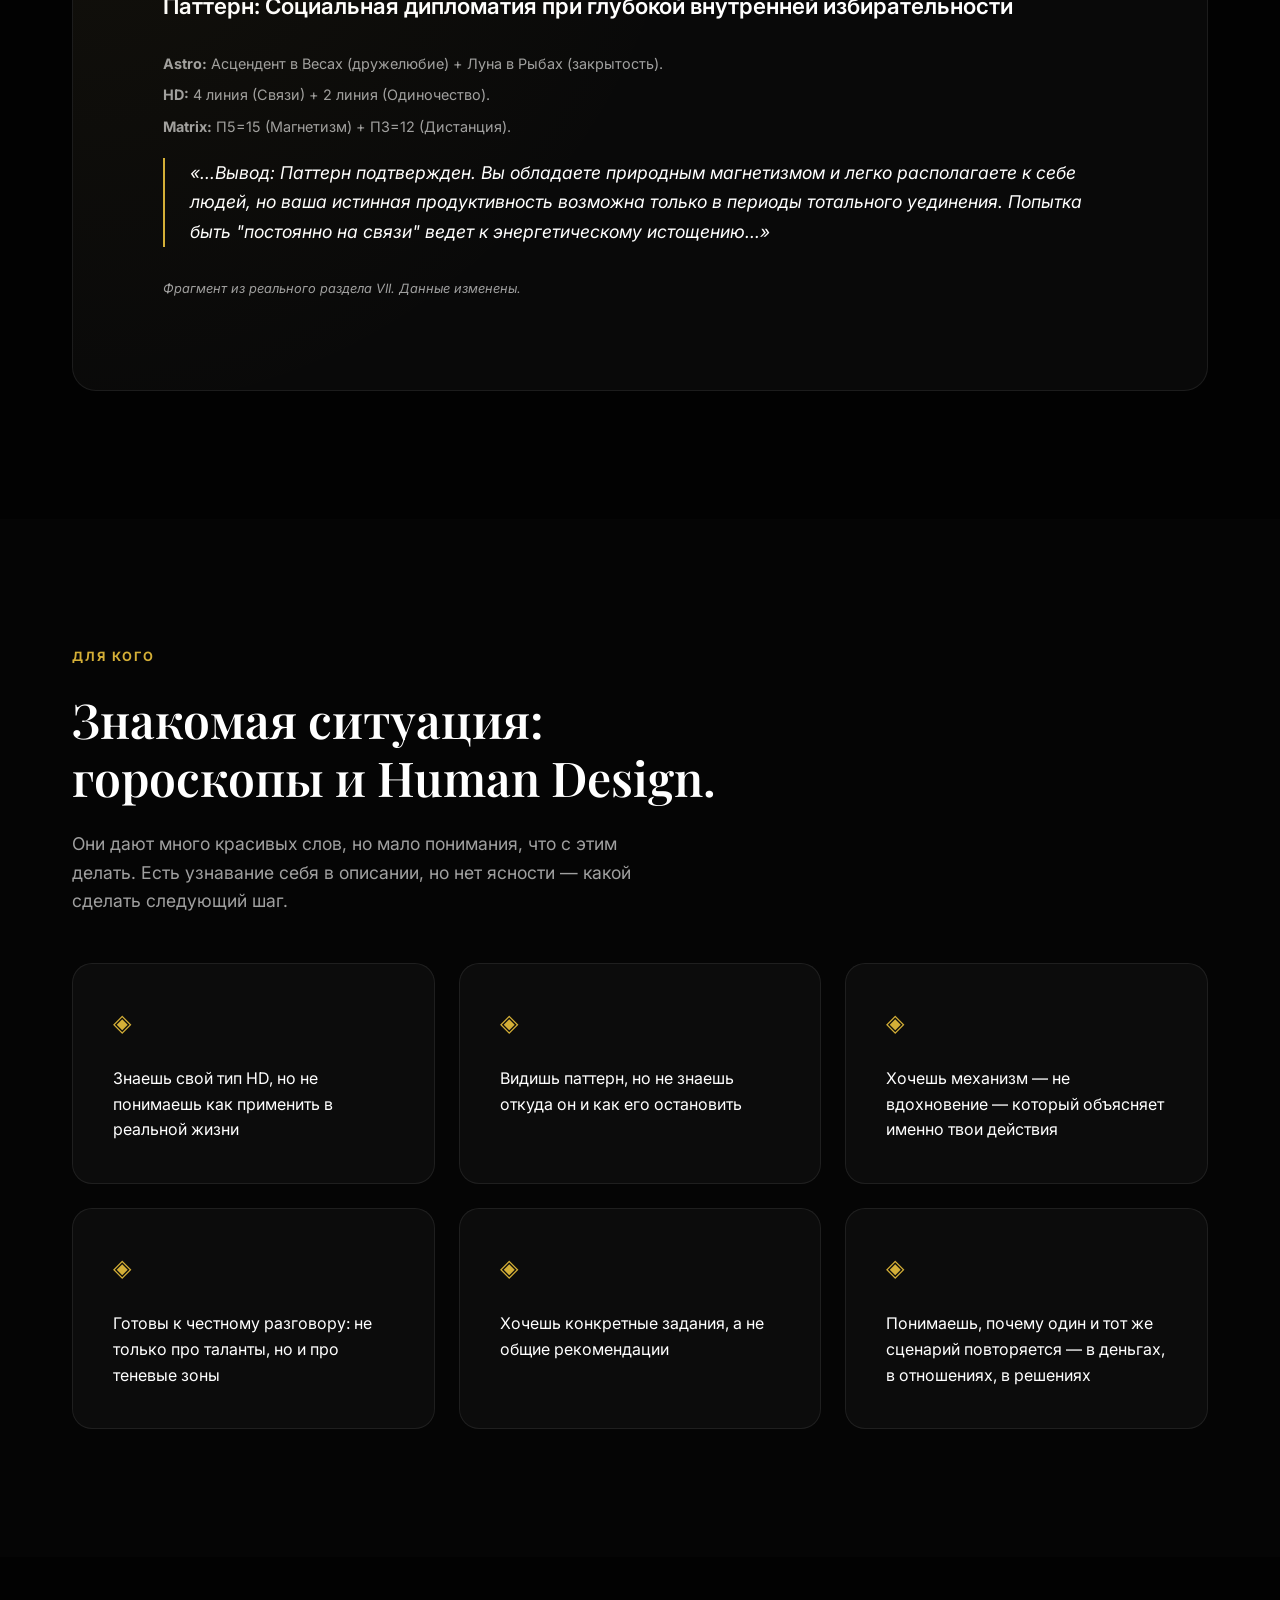
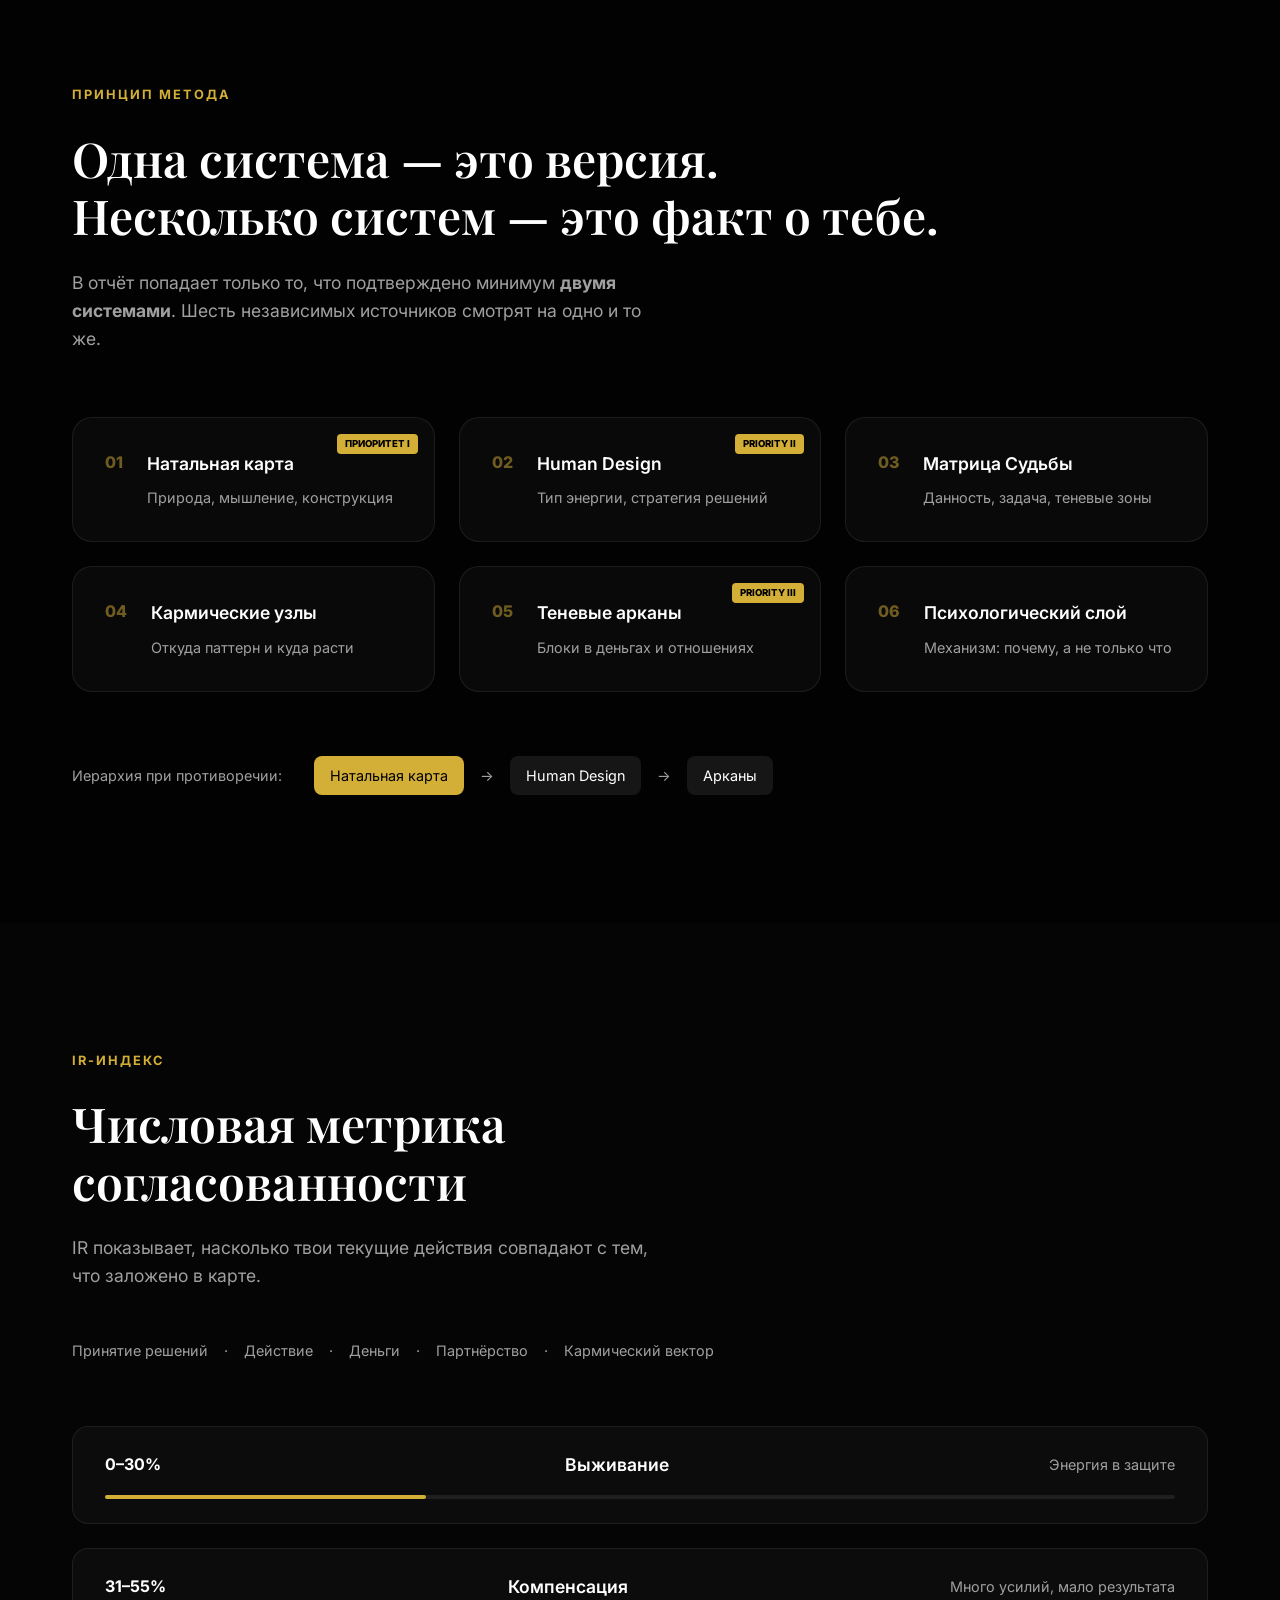
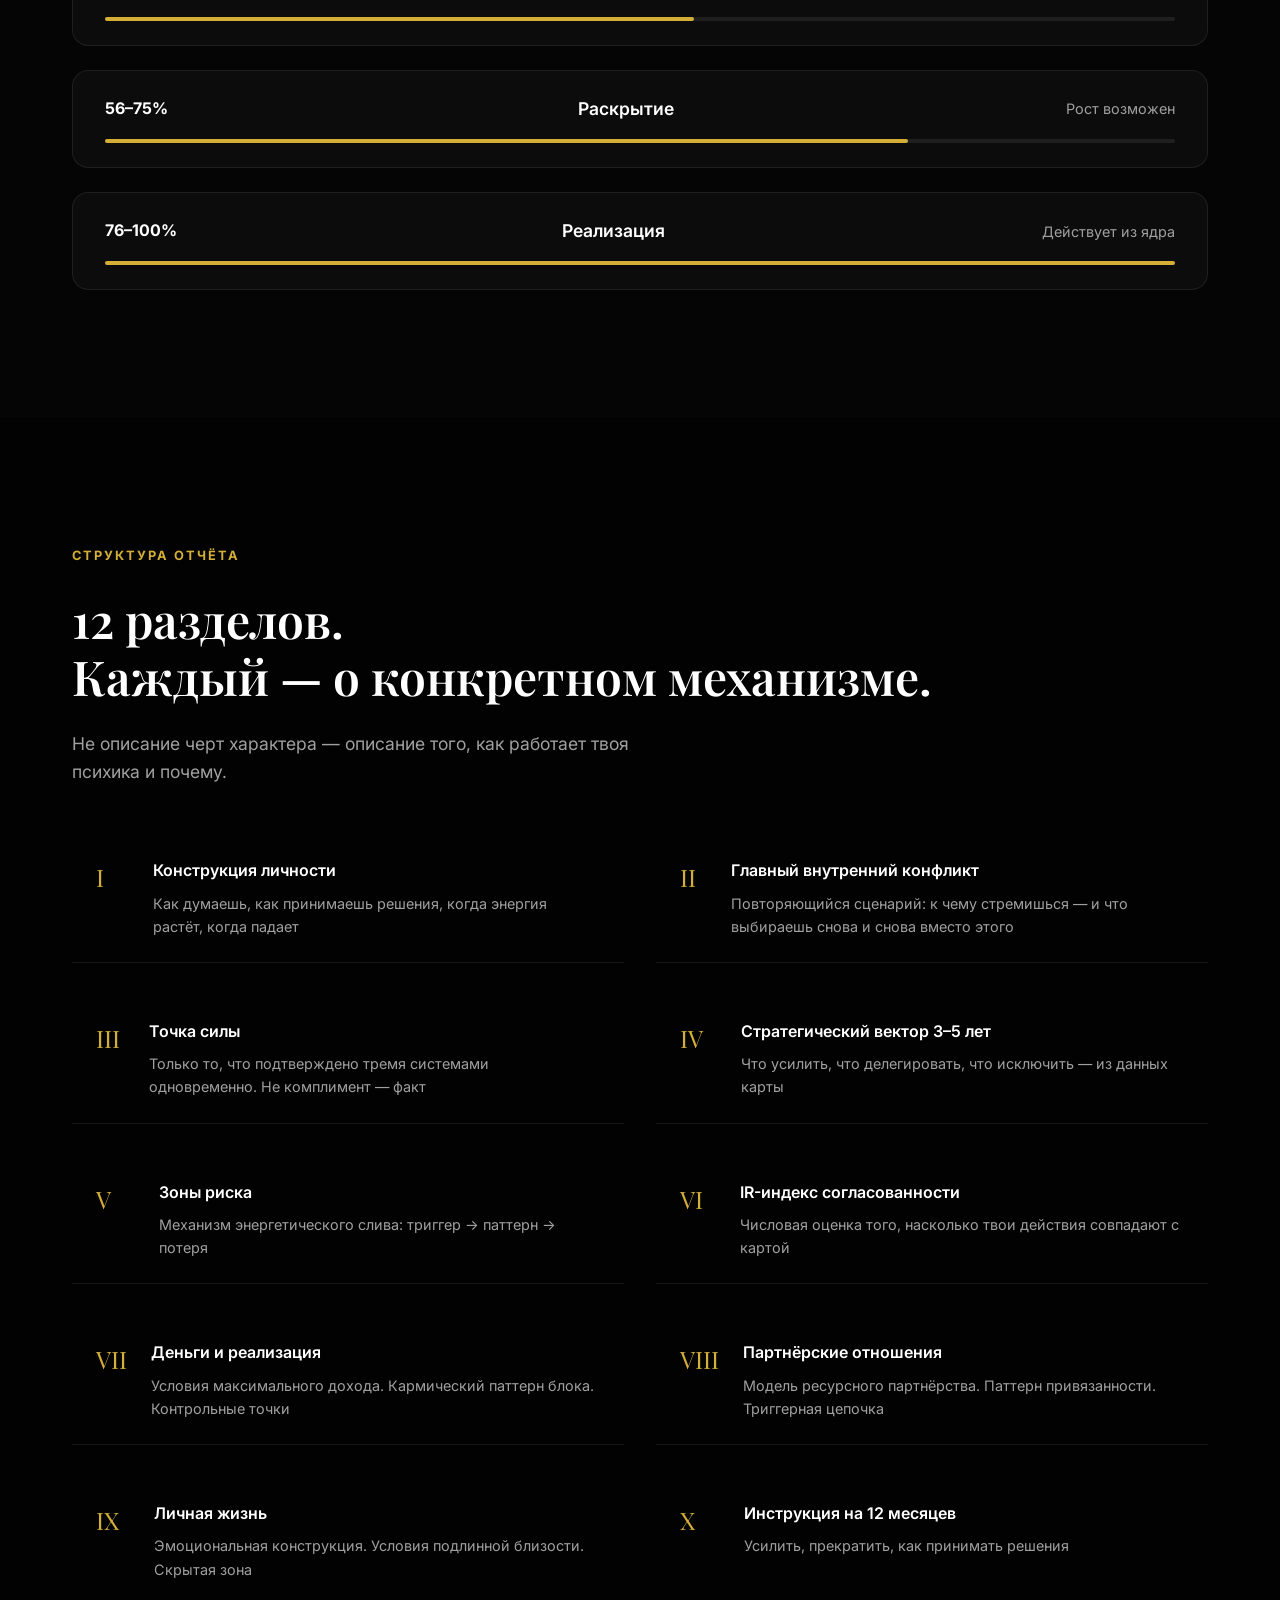
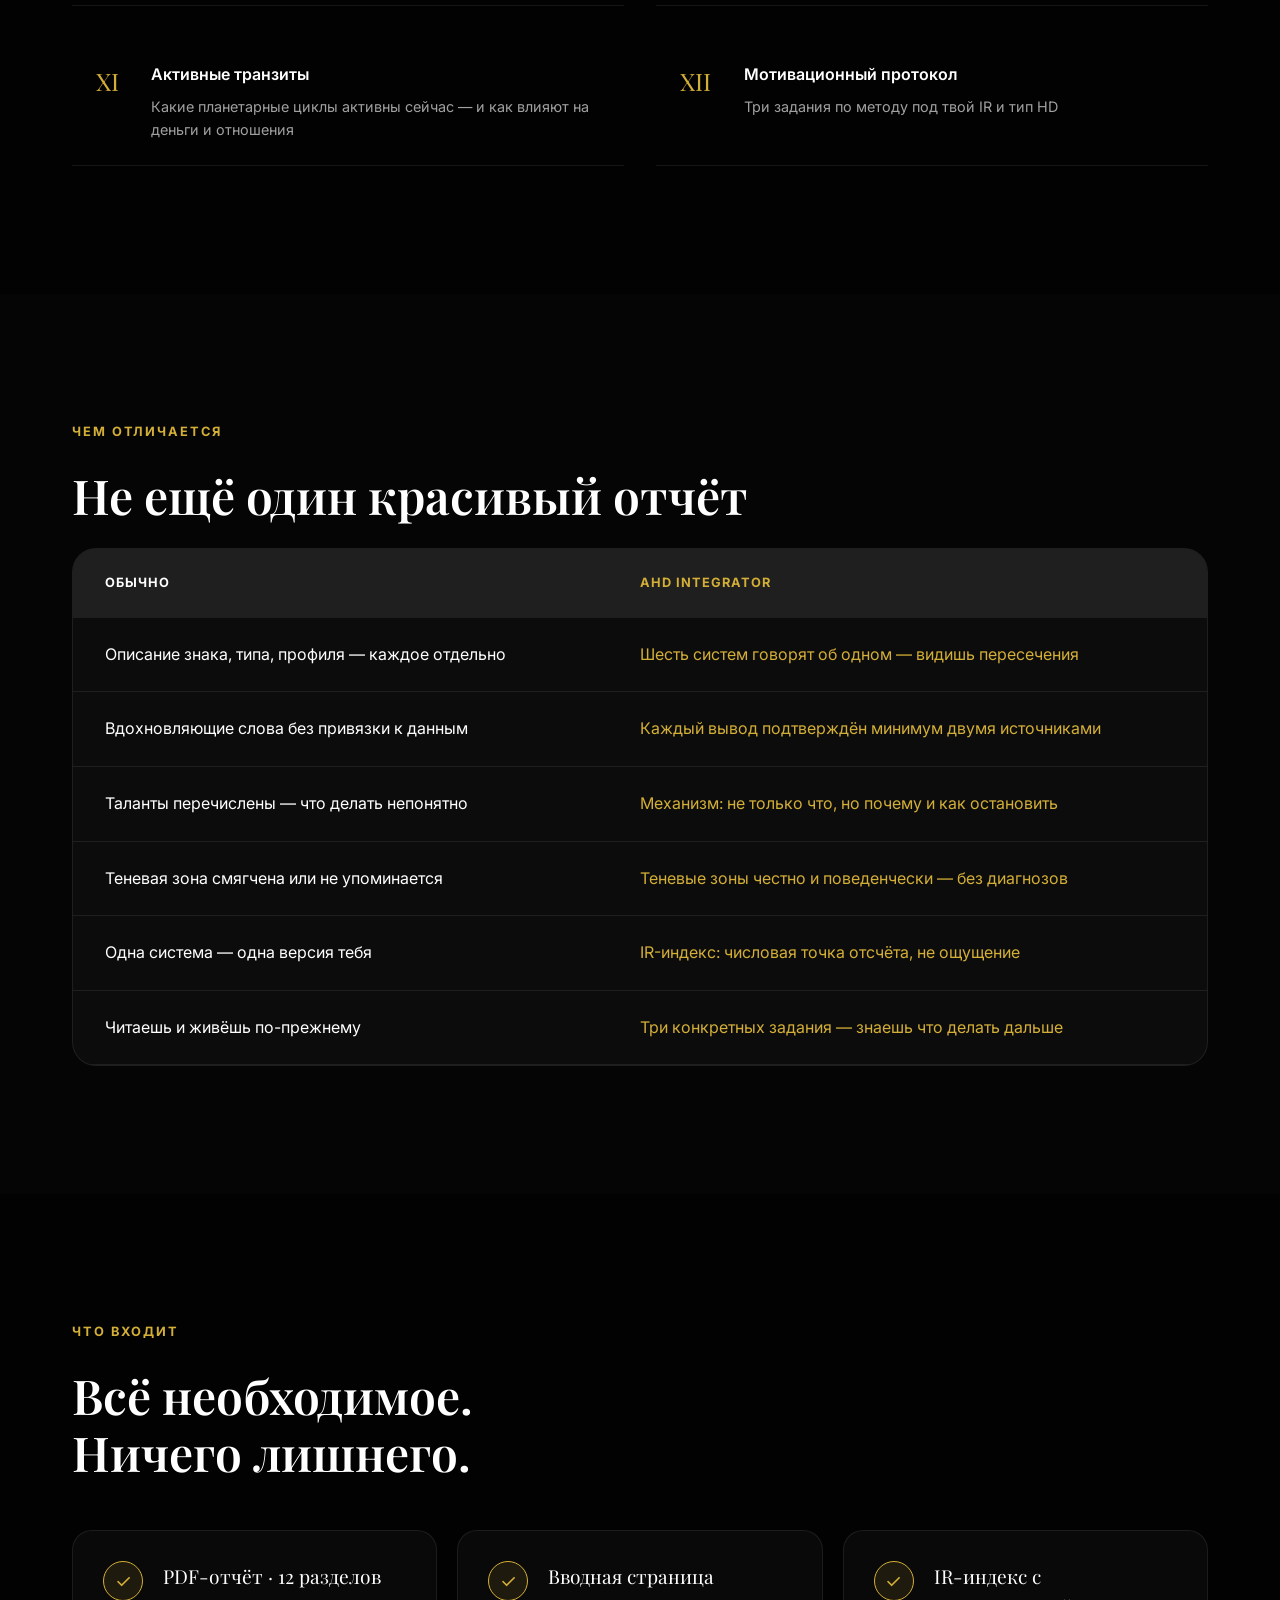
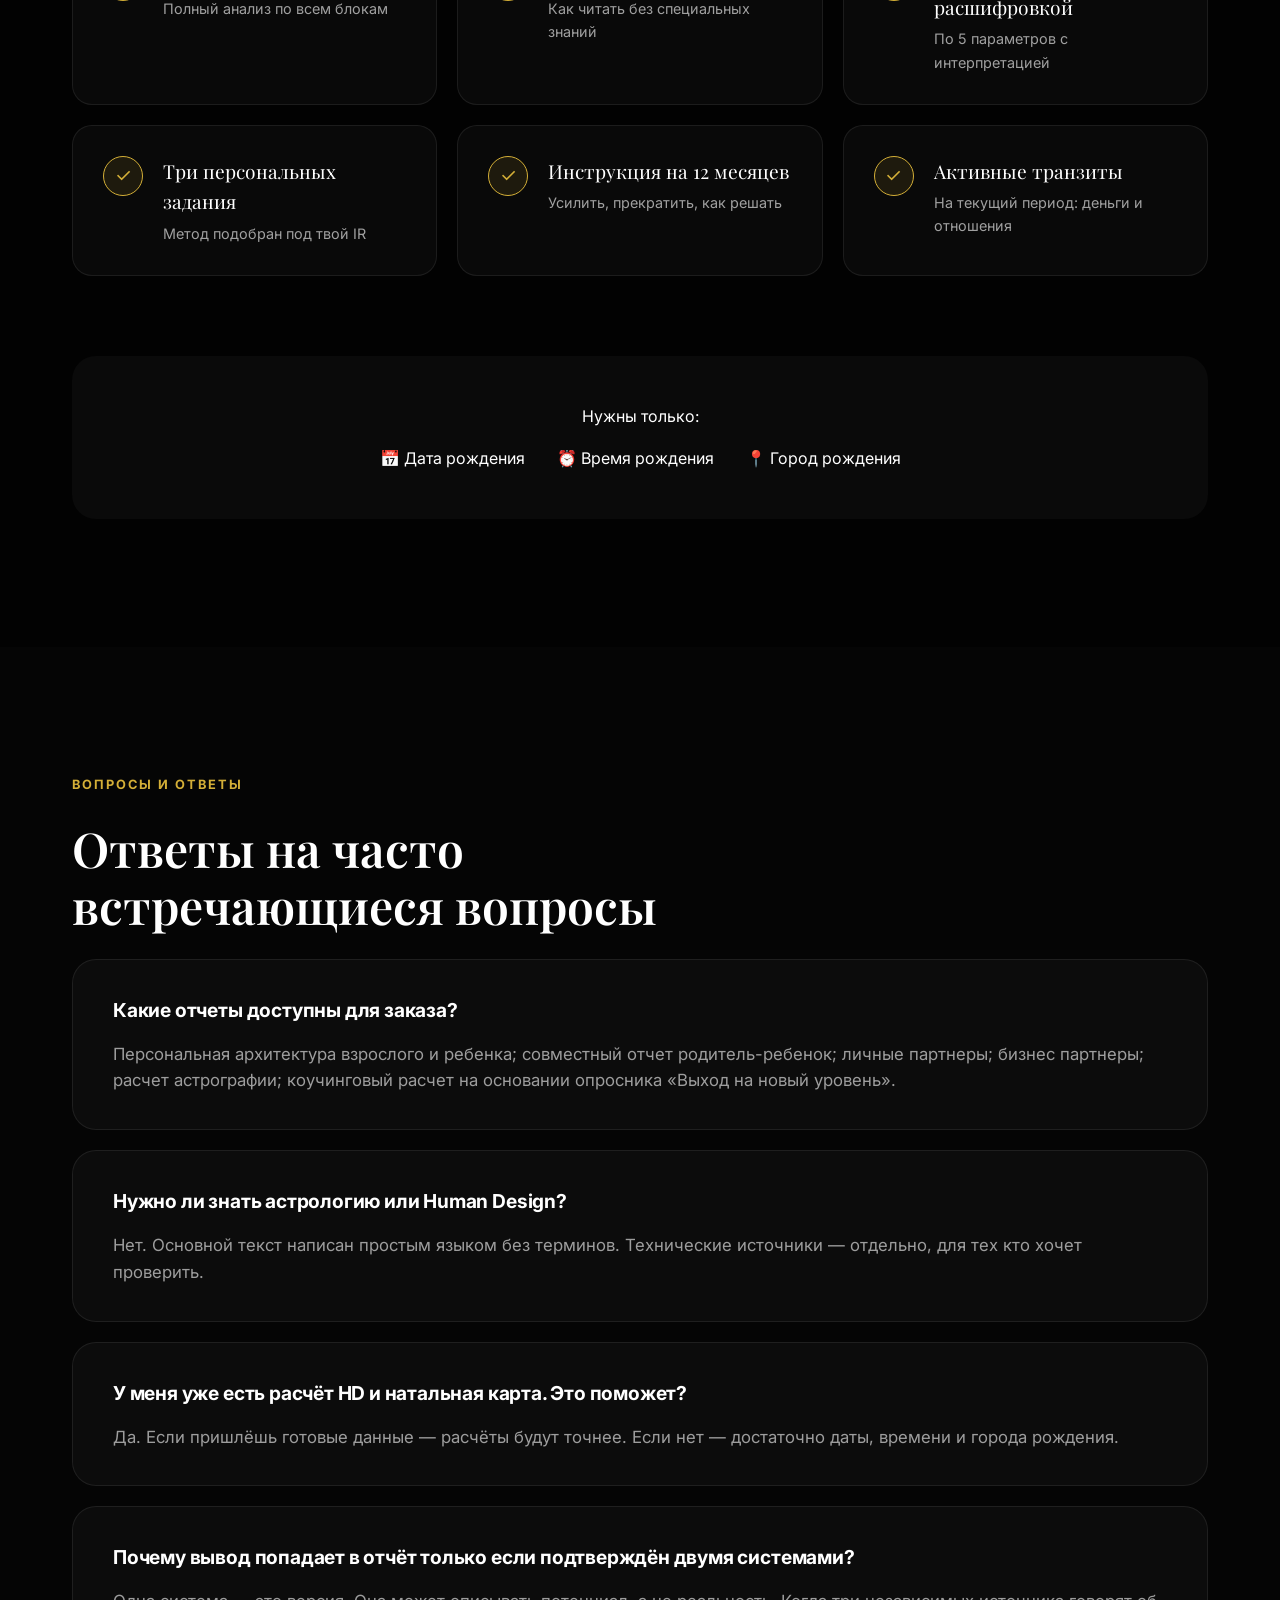
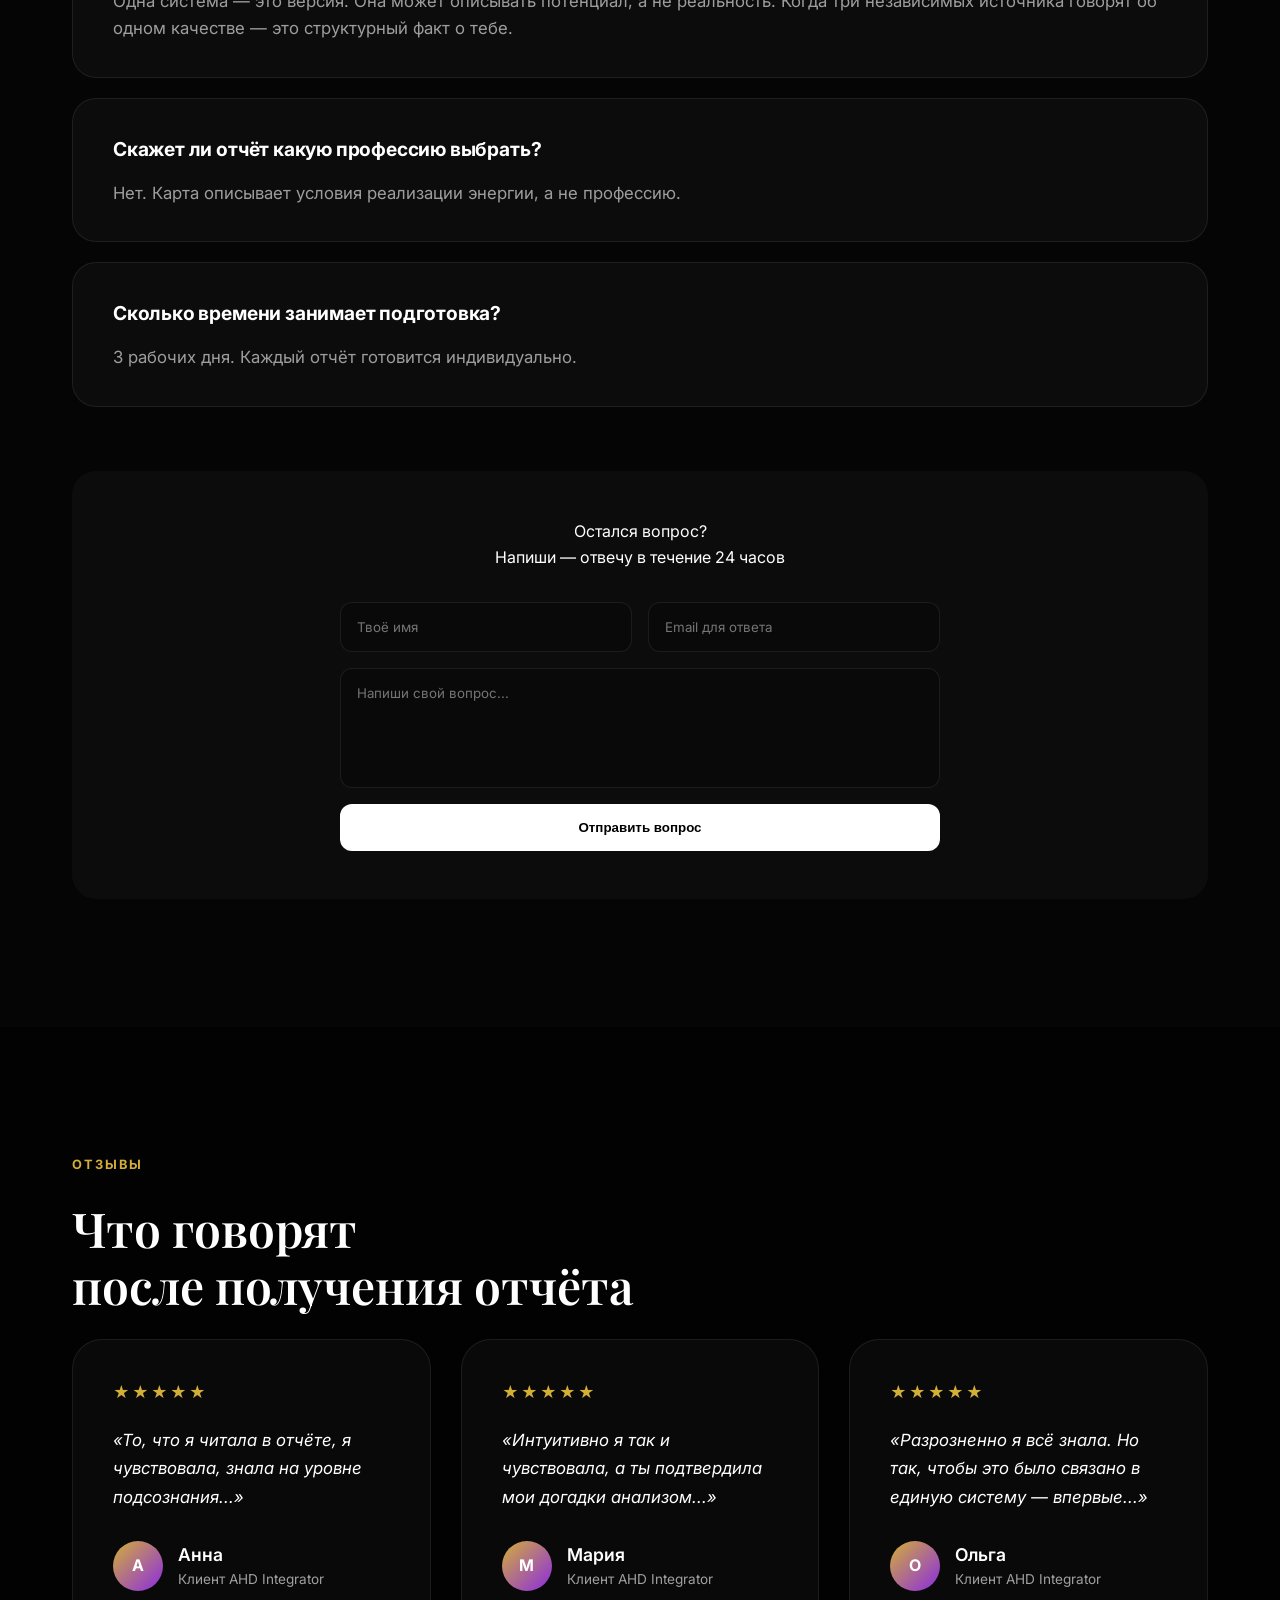
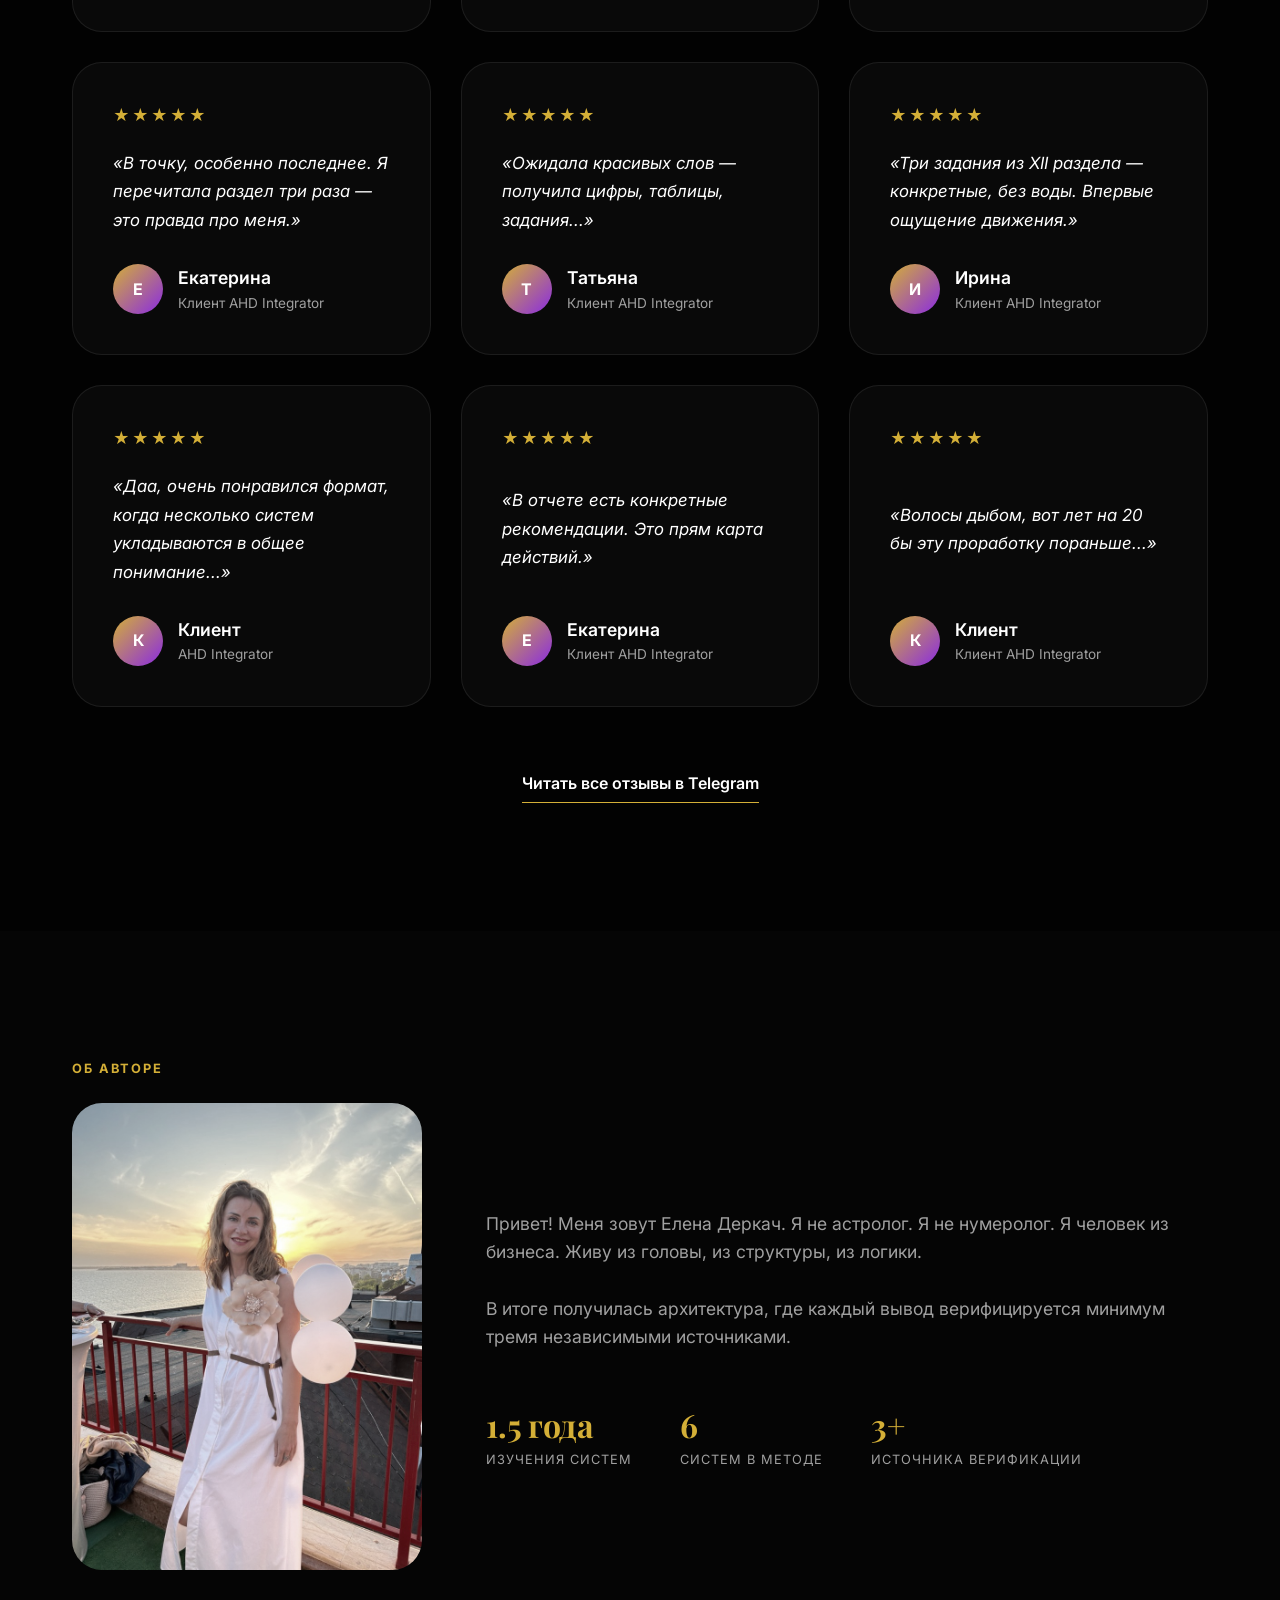
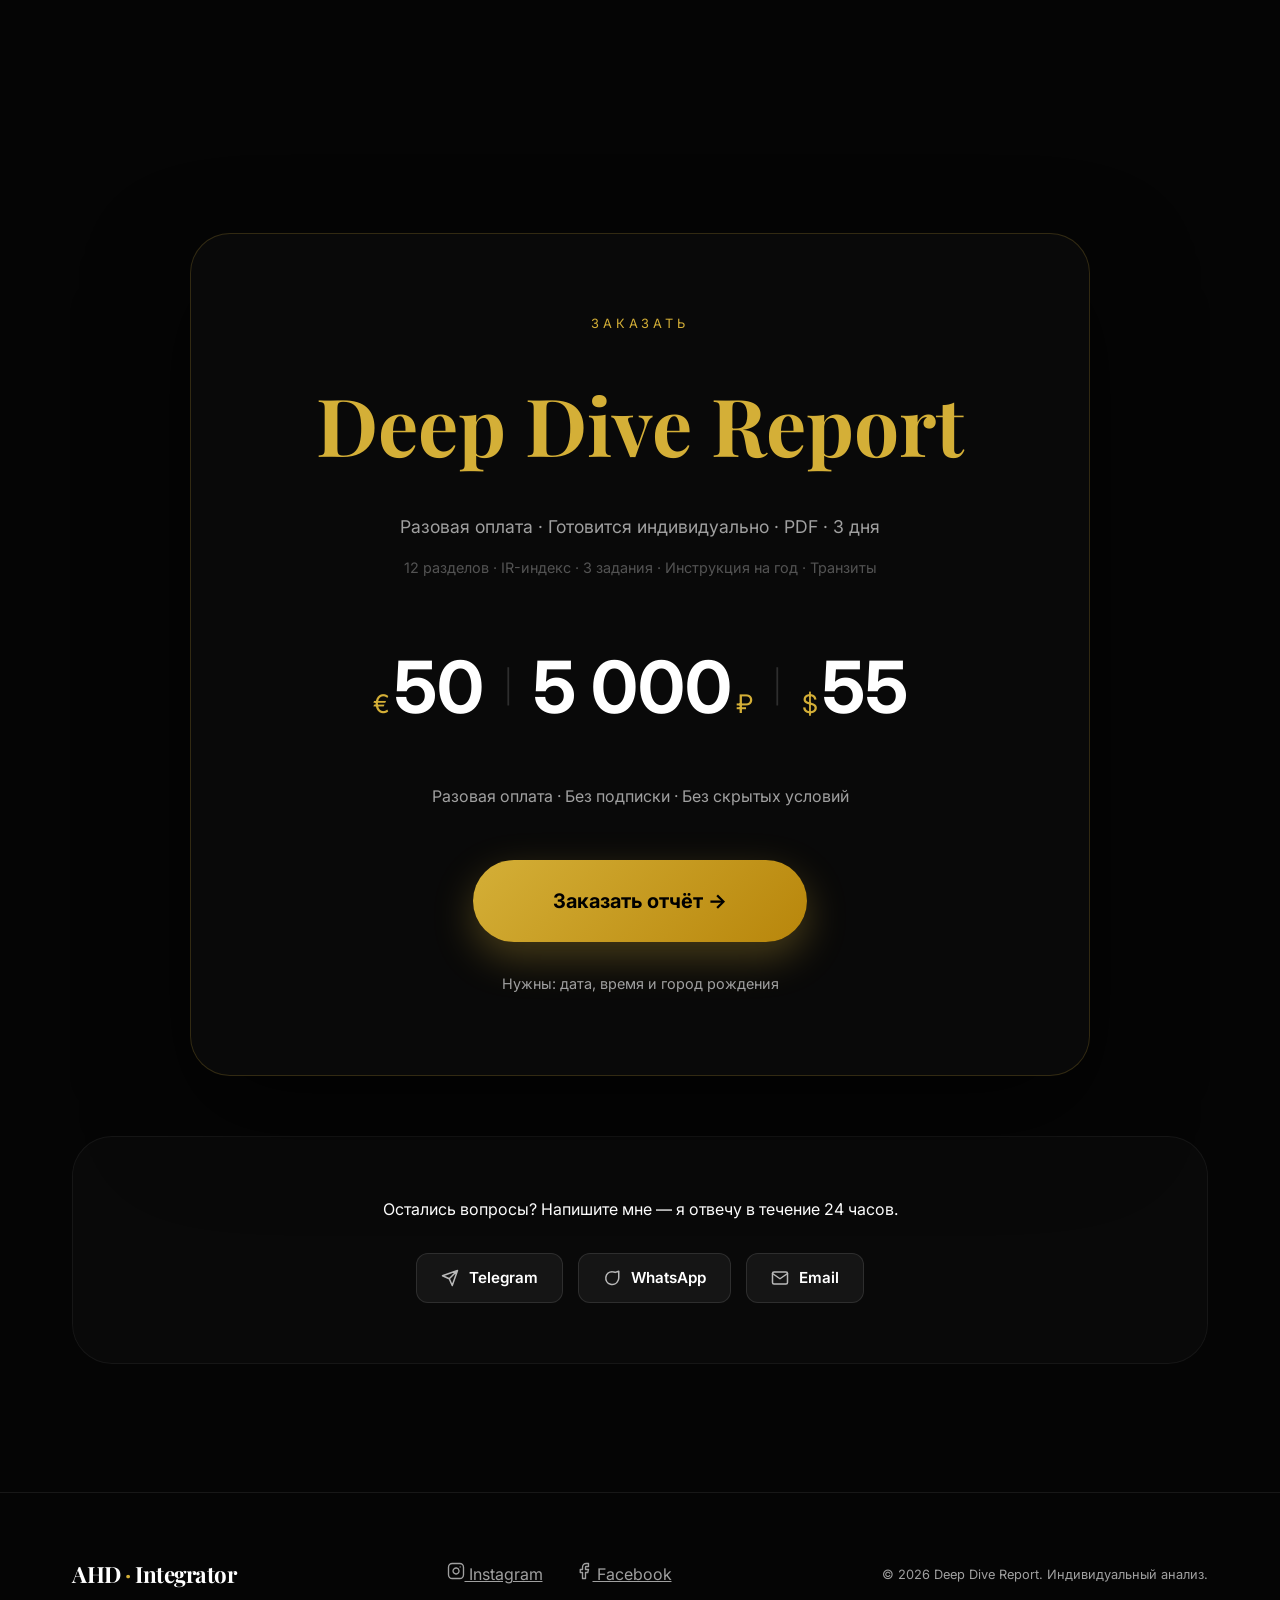
==== commit fde81f23: "Add files via upload" ====
--- a/index.html
+++ b/index.html
@@ -5,7 +5,7 @@
 <meta name="viewport" content="width=device-width, initial-scale=1.0">
 <title data-t="meta_title">Deep Dive Report — персональный анализ по 6 системам</title>
 <meta name="description" data-t-content="meta_desc" content="Натальная карта, Human Design, Матрица Судьбы. Только то, что подтверждено твоими данными. Расшифровка личности без шаблонов.">
-<link rel="canonical" href="https://ahd-integrator.surge.sh/">
+<link rel="canonical" href="https://delenav1974-hue.github.io/AHD_INTEGRATOR/">
 <meta property="og:title" data-t-content="meta_title" content="Deep Dive Report — персональный анализ по 6 системам">
 <meta property="og:description" data-t-content="meta_desc" content="Натальная карта, Human Design, Матрица Судьбы. Только то, что подтверждено твоими данными.">
 <meta property="og:image" content="author.jpg">
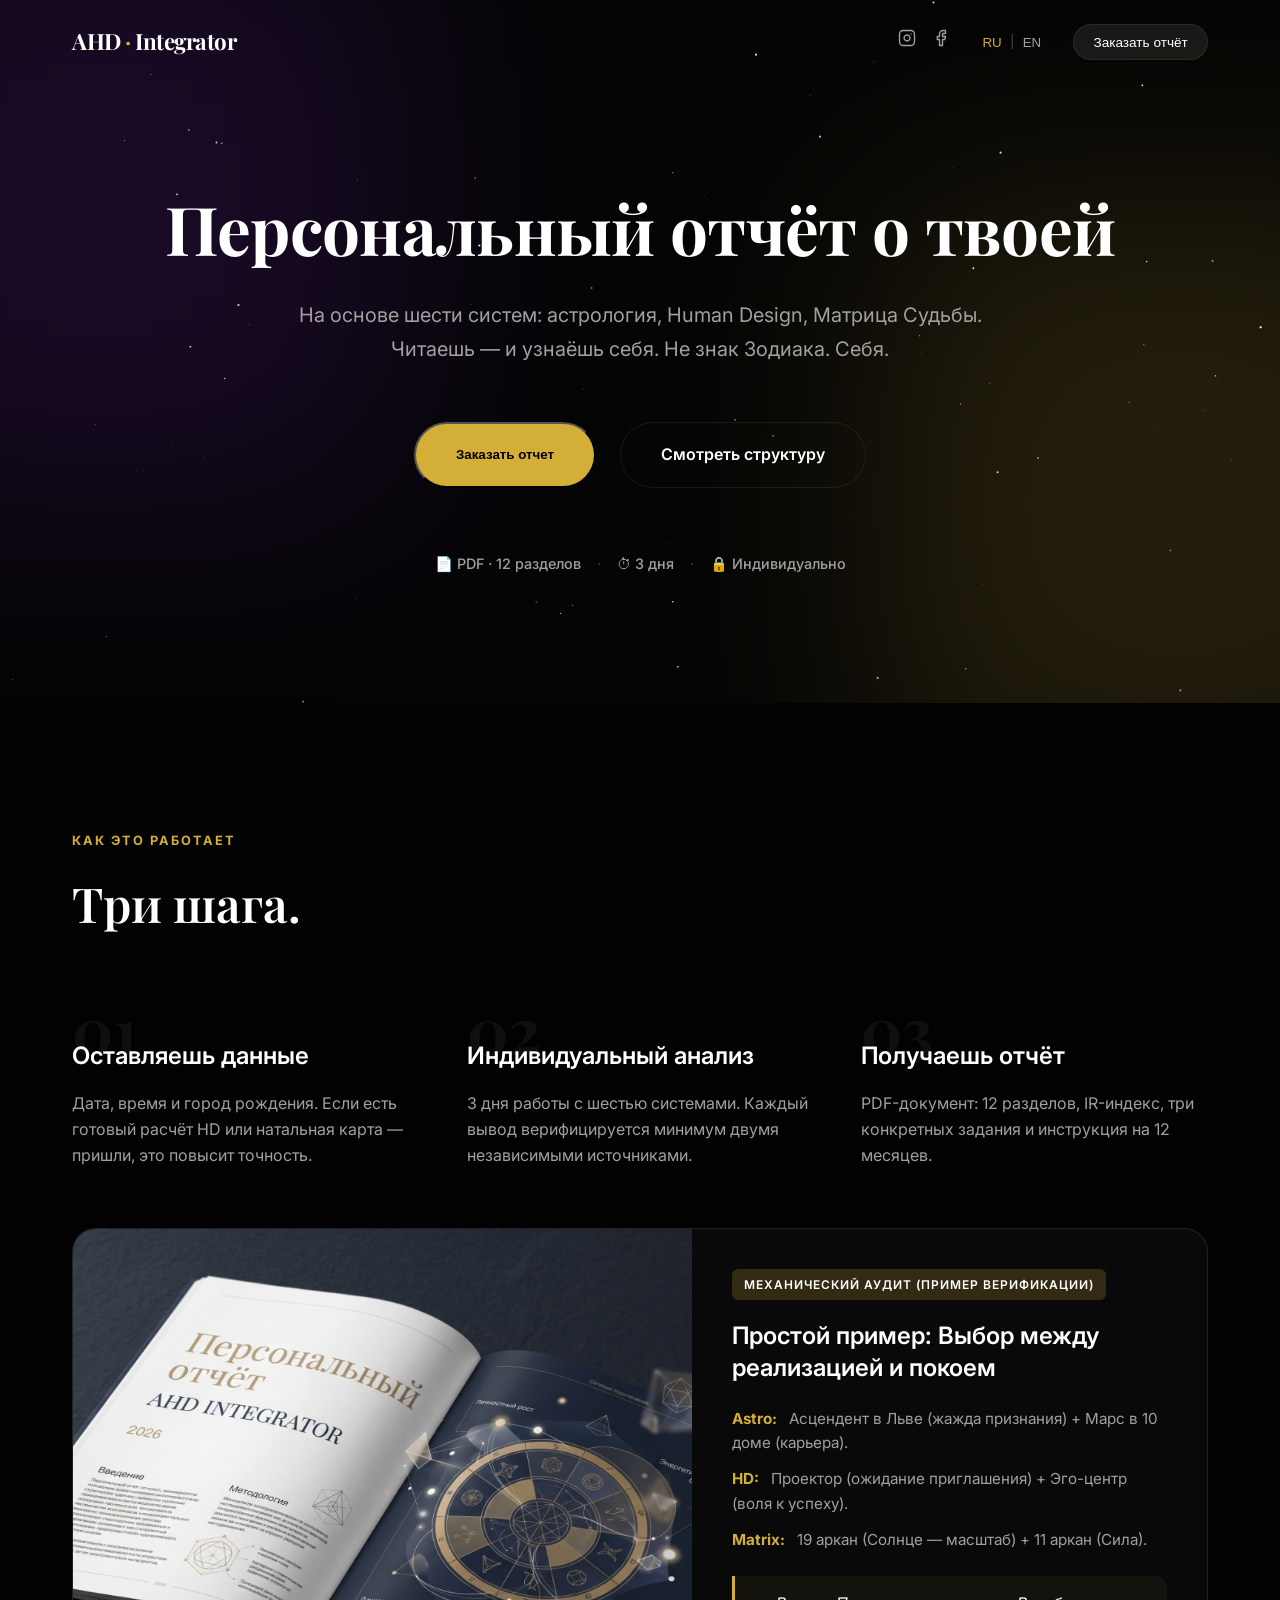
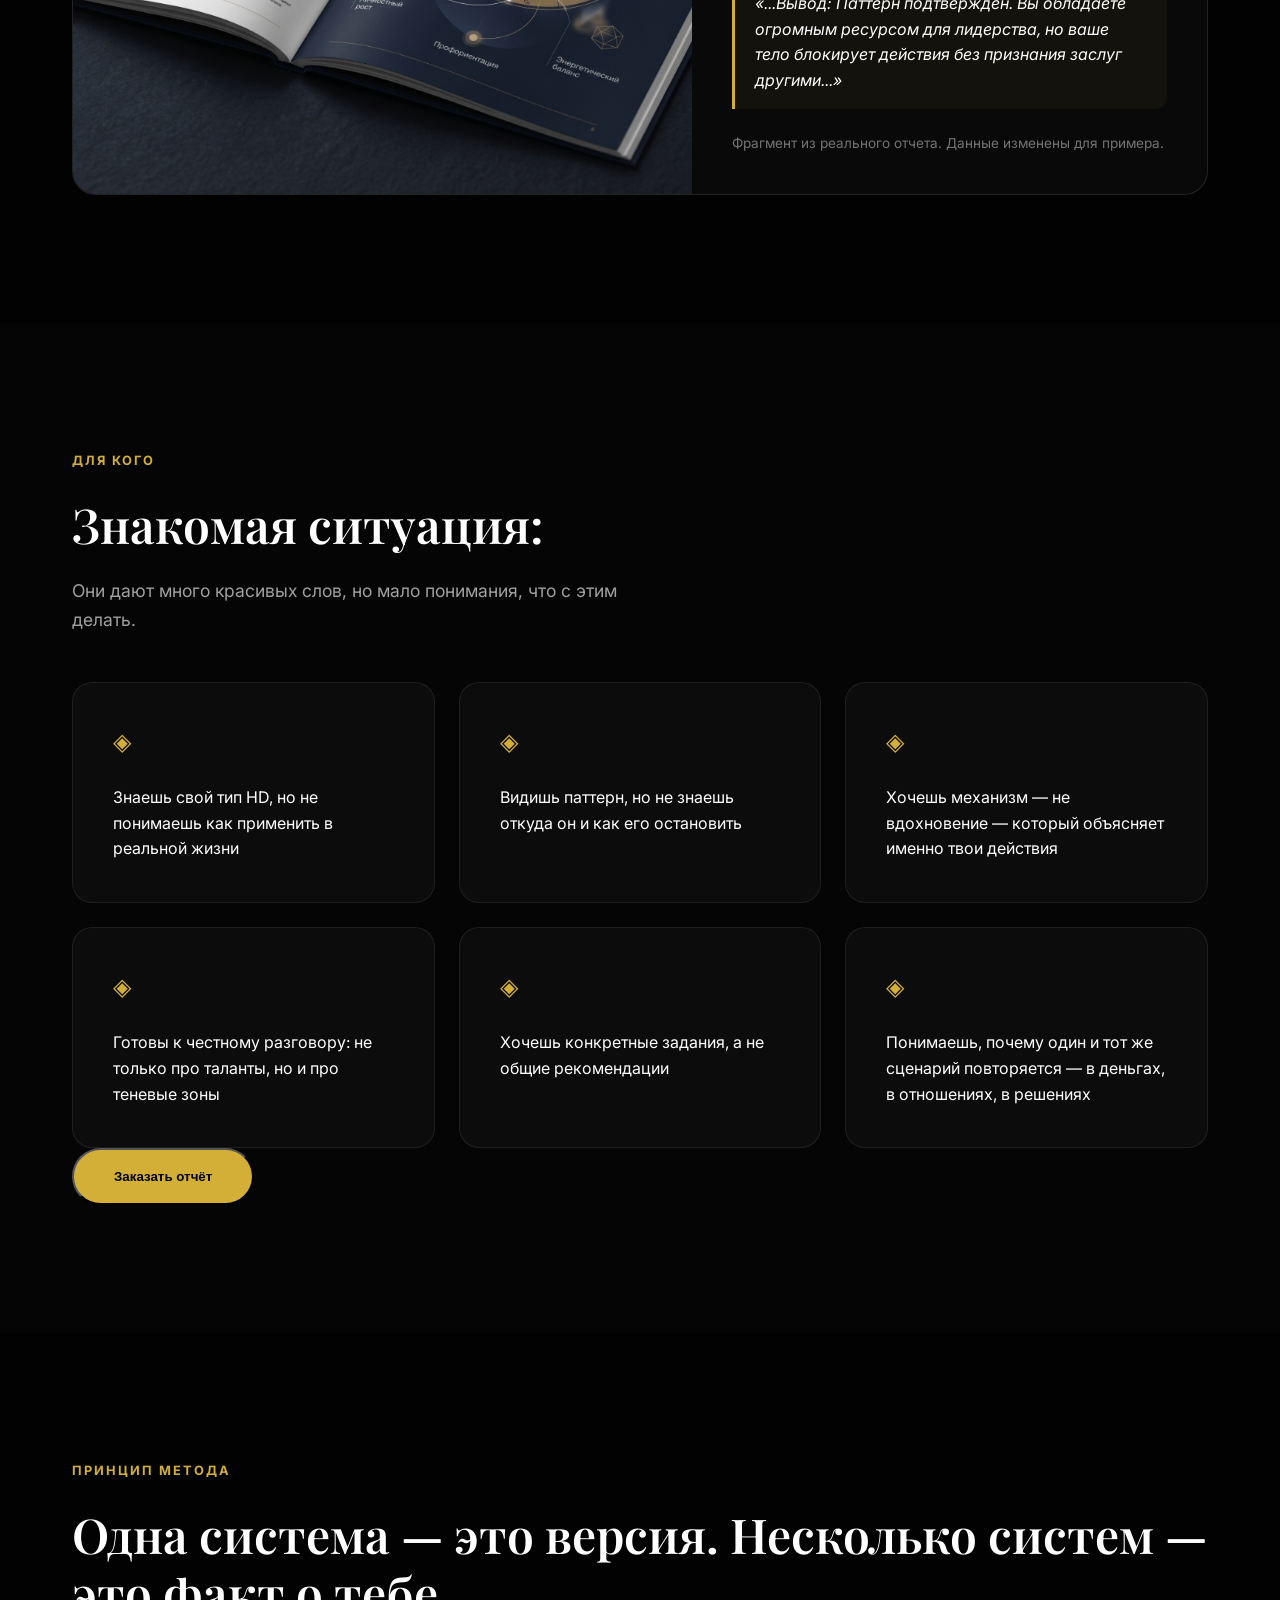
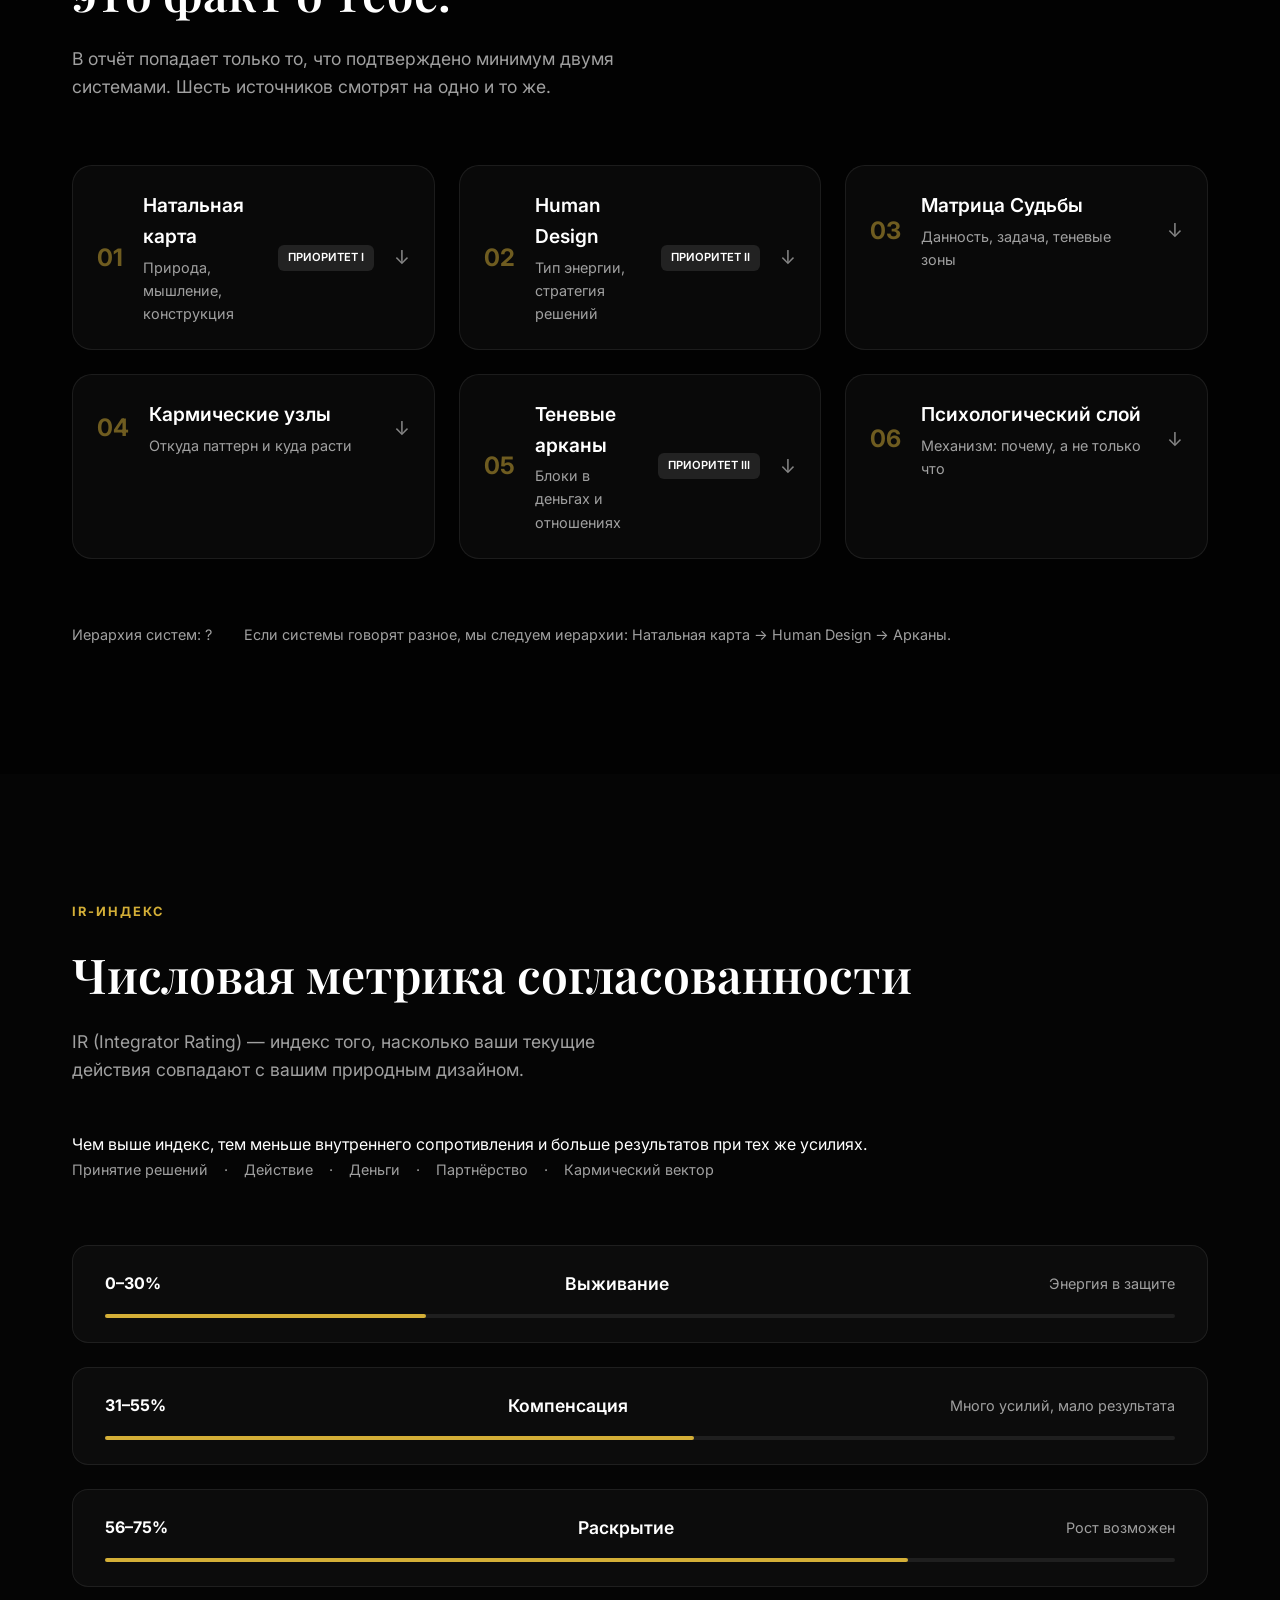
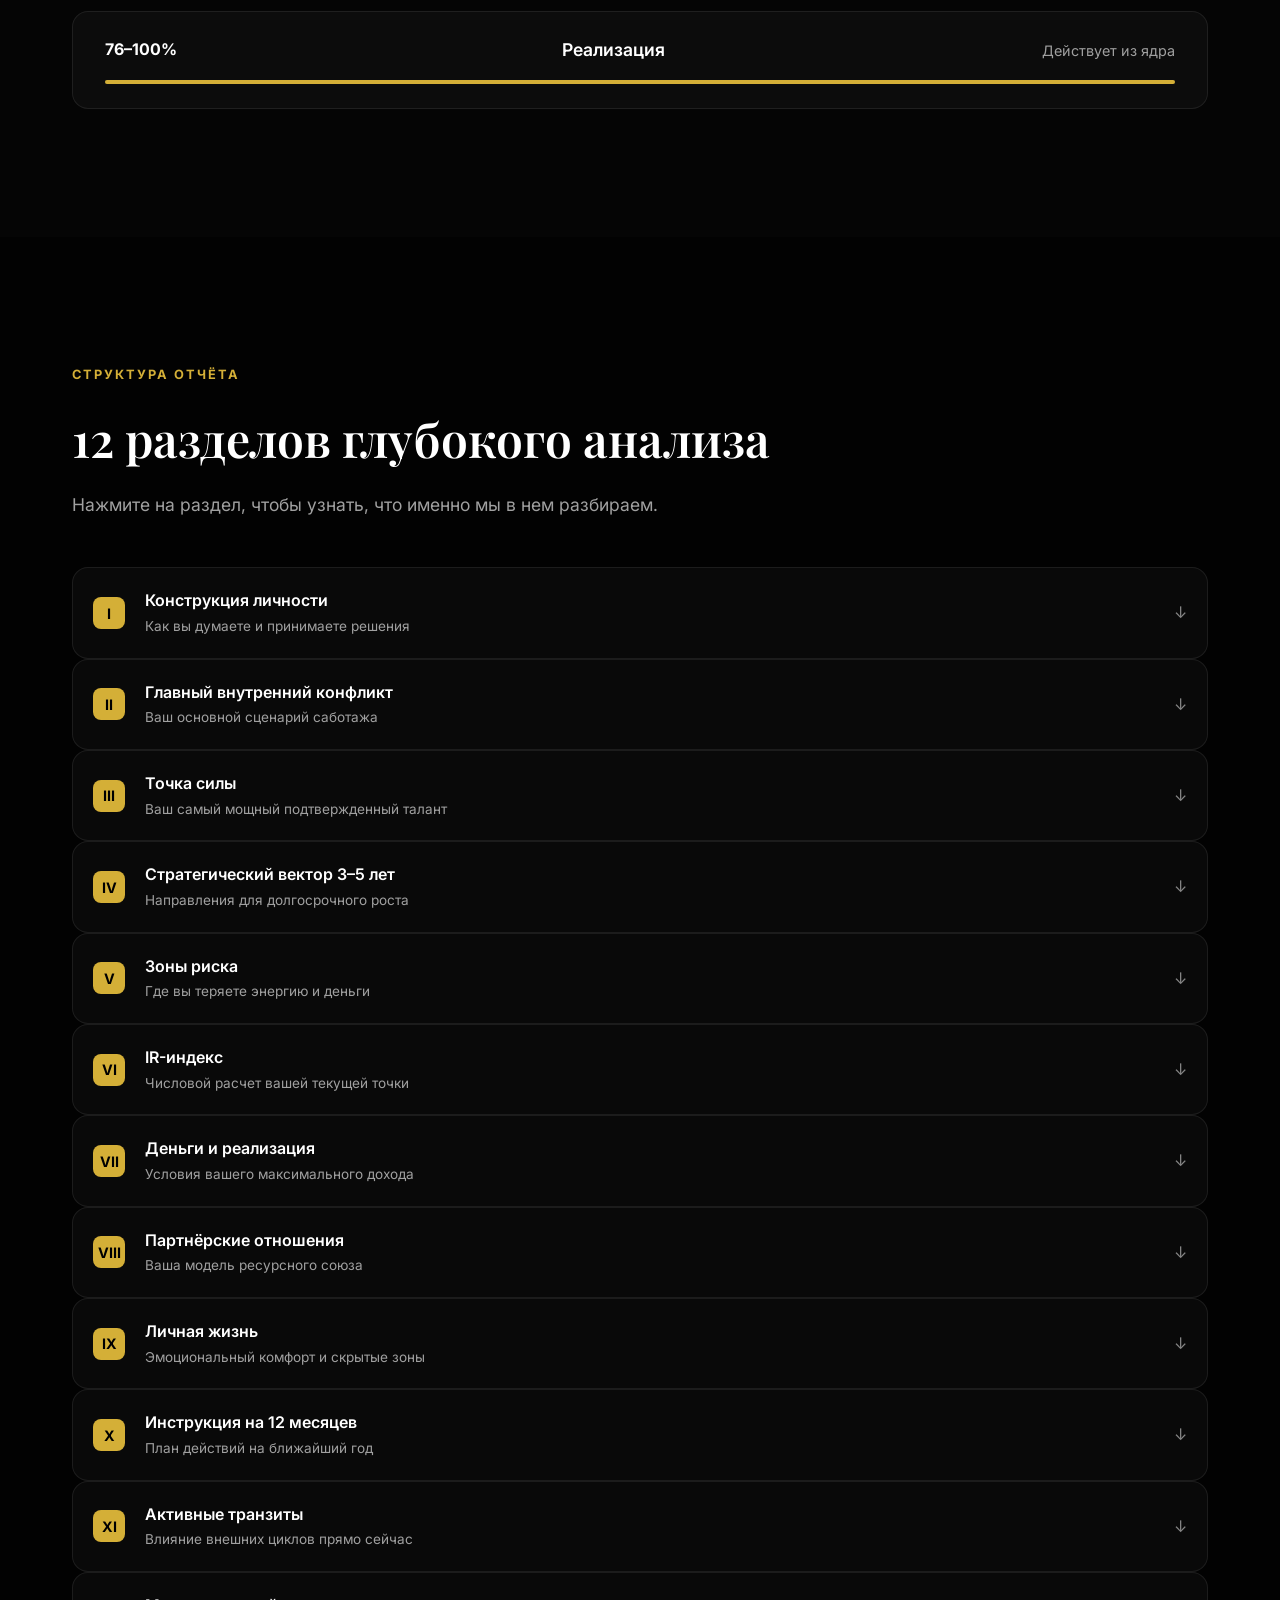
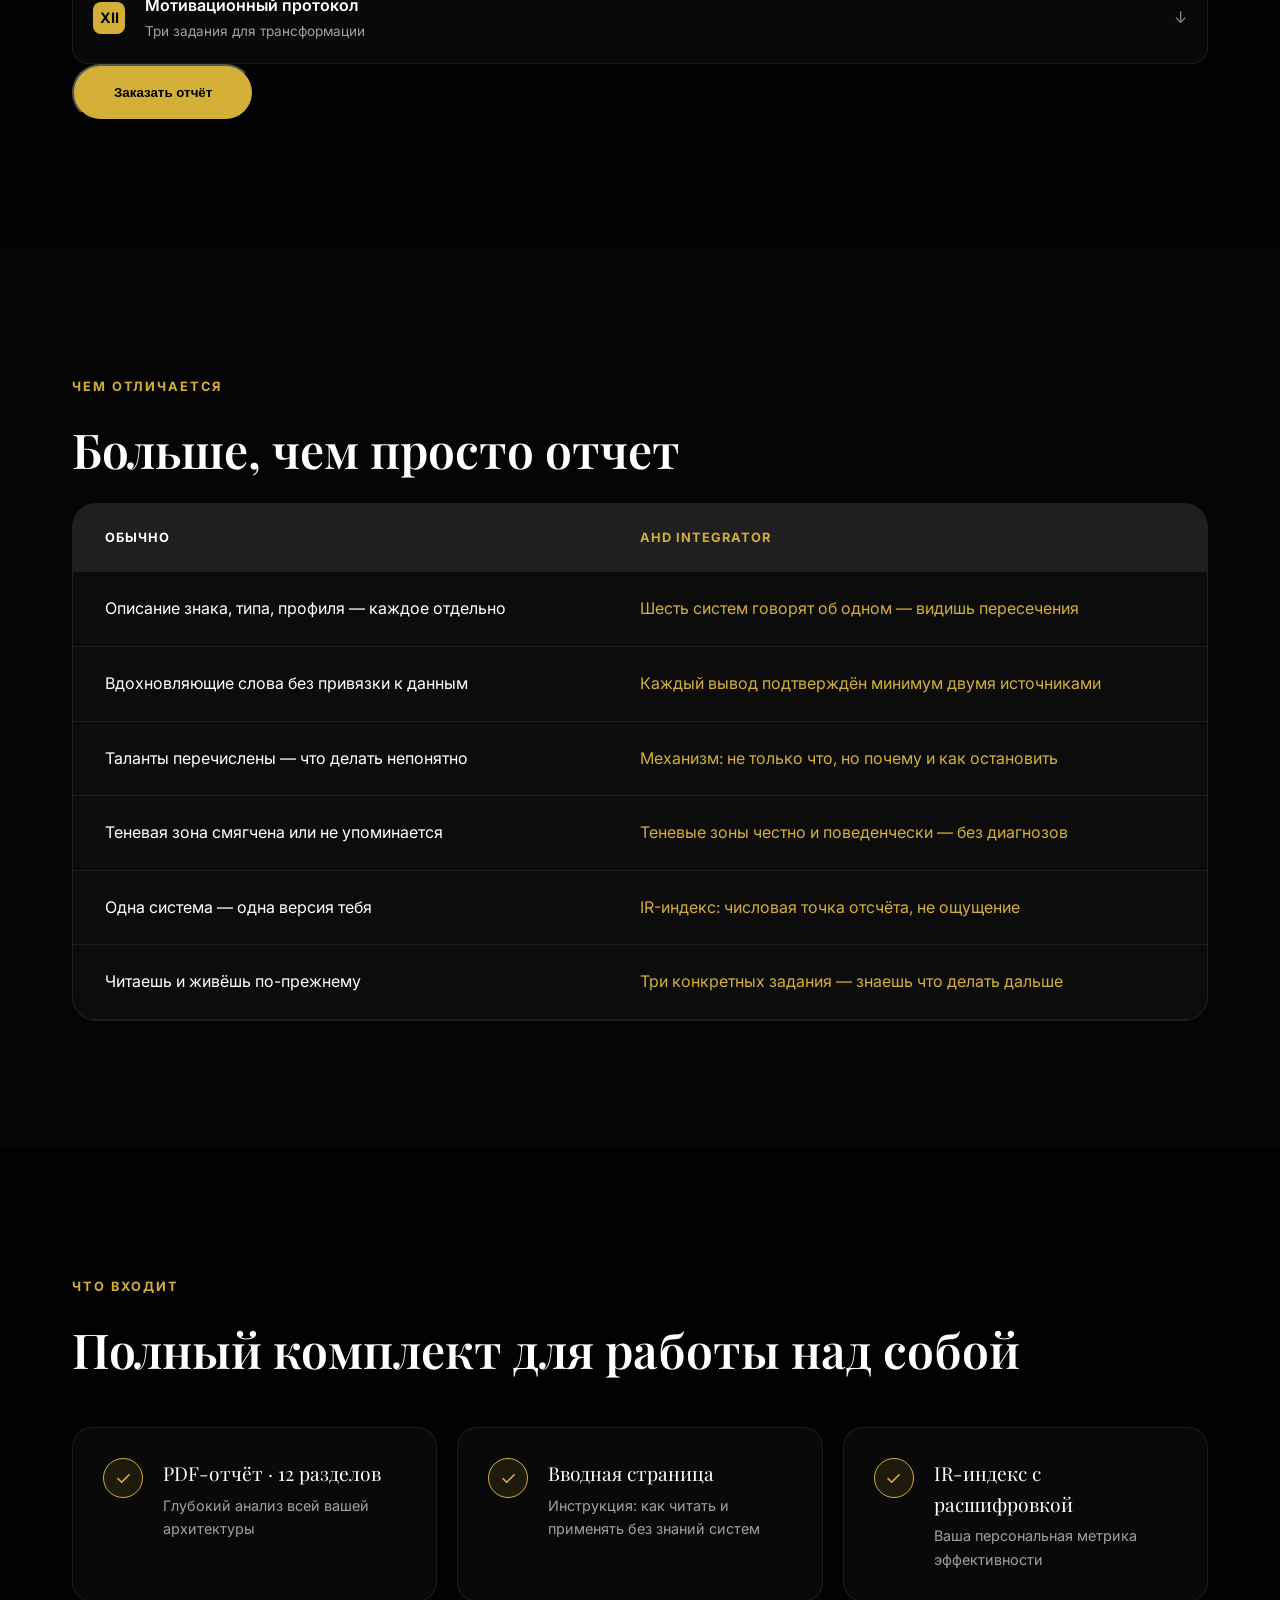
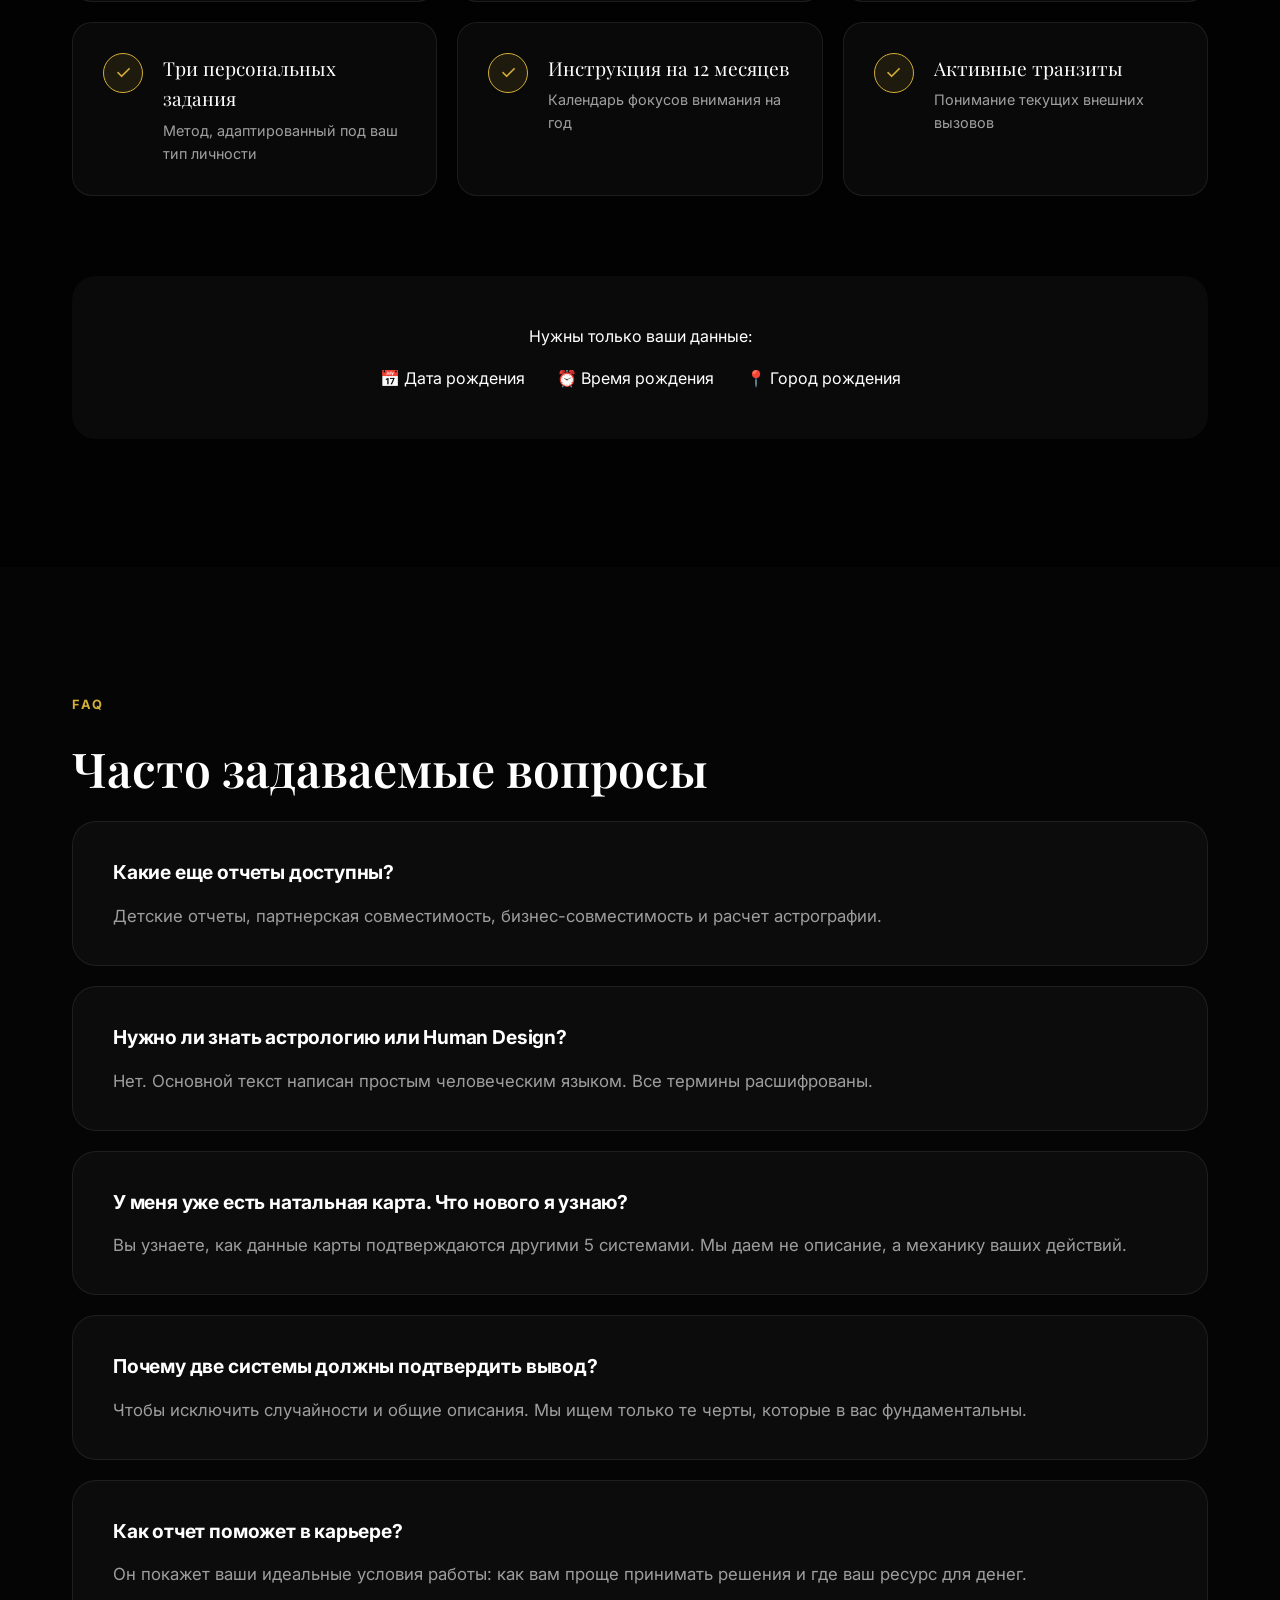
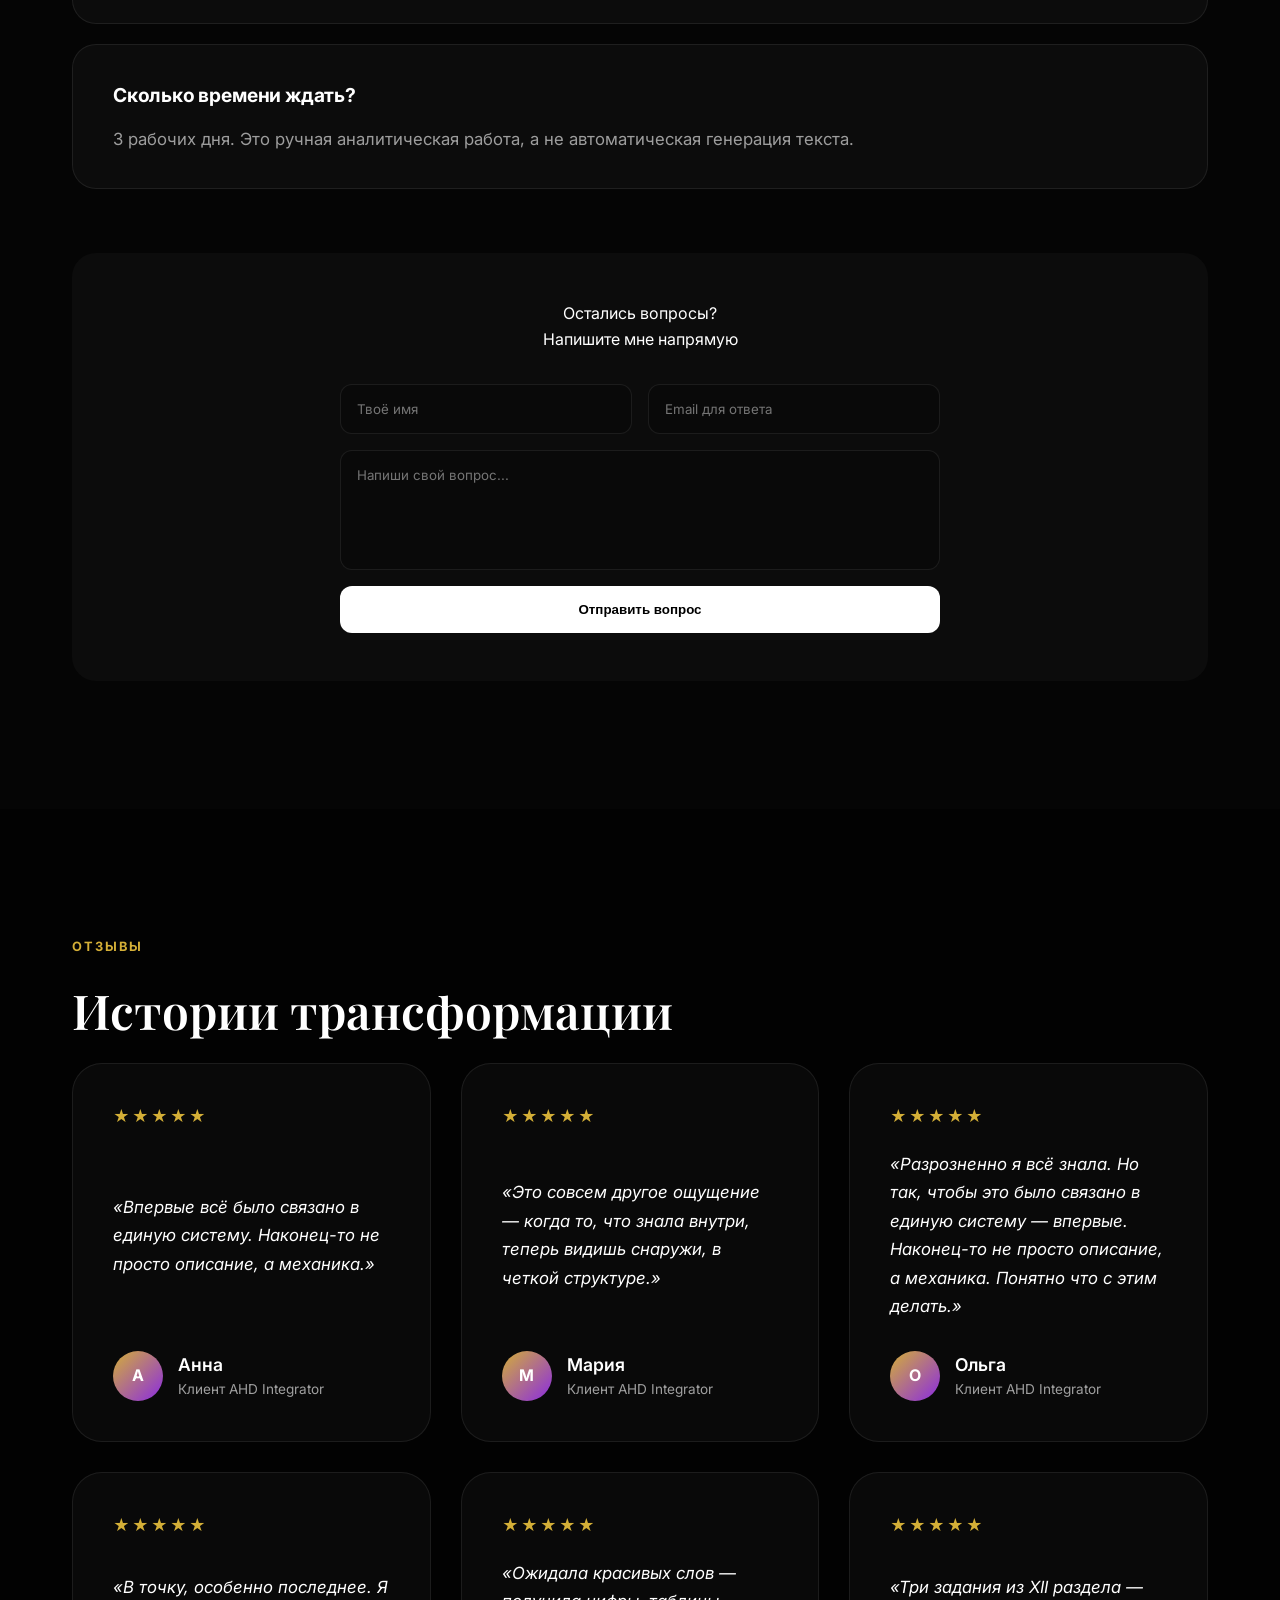
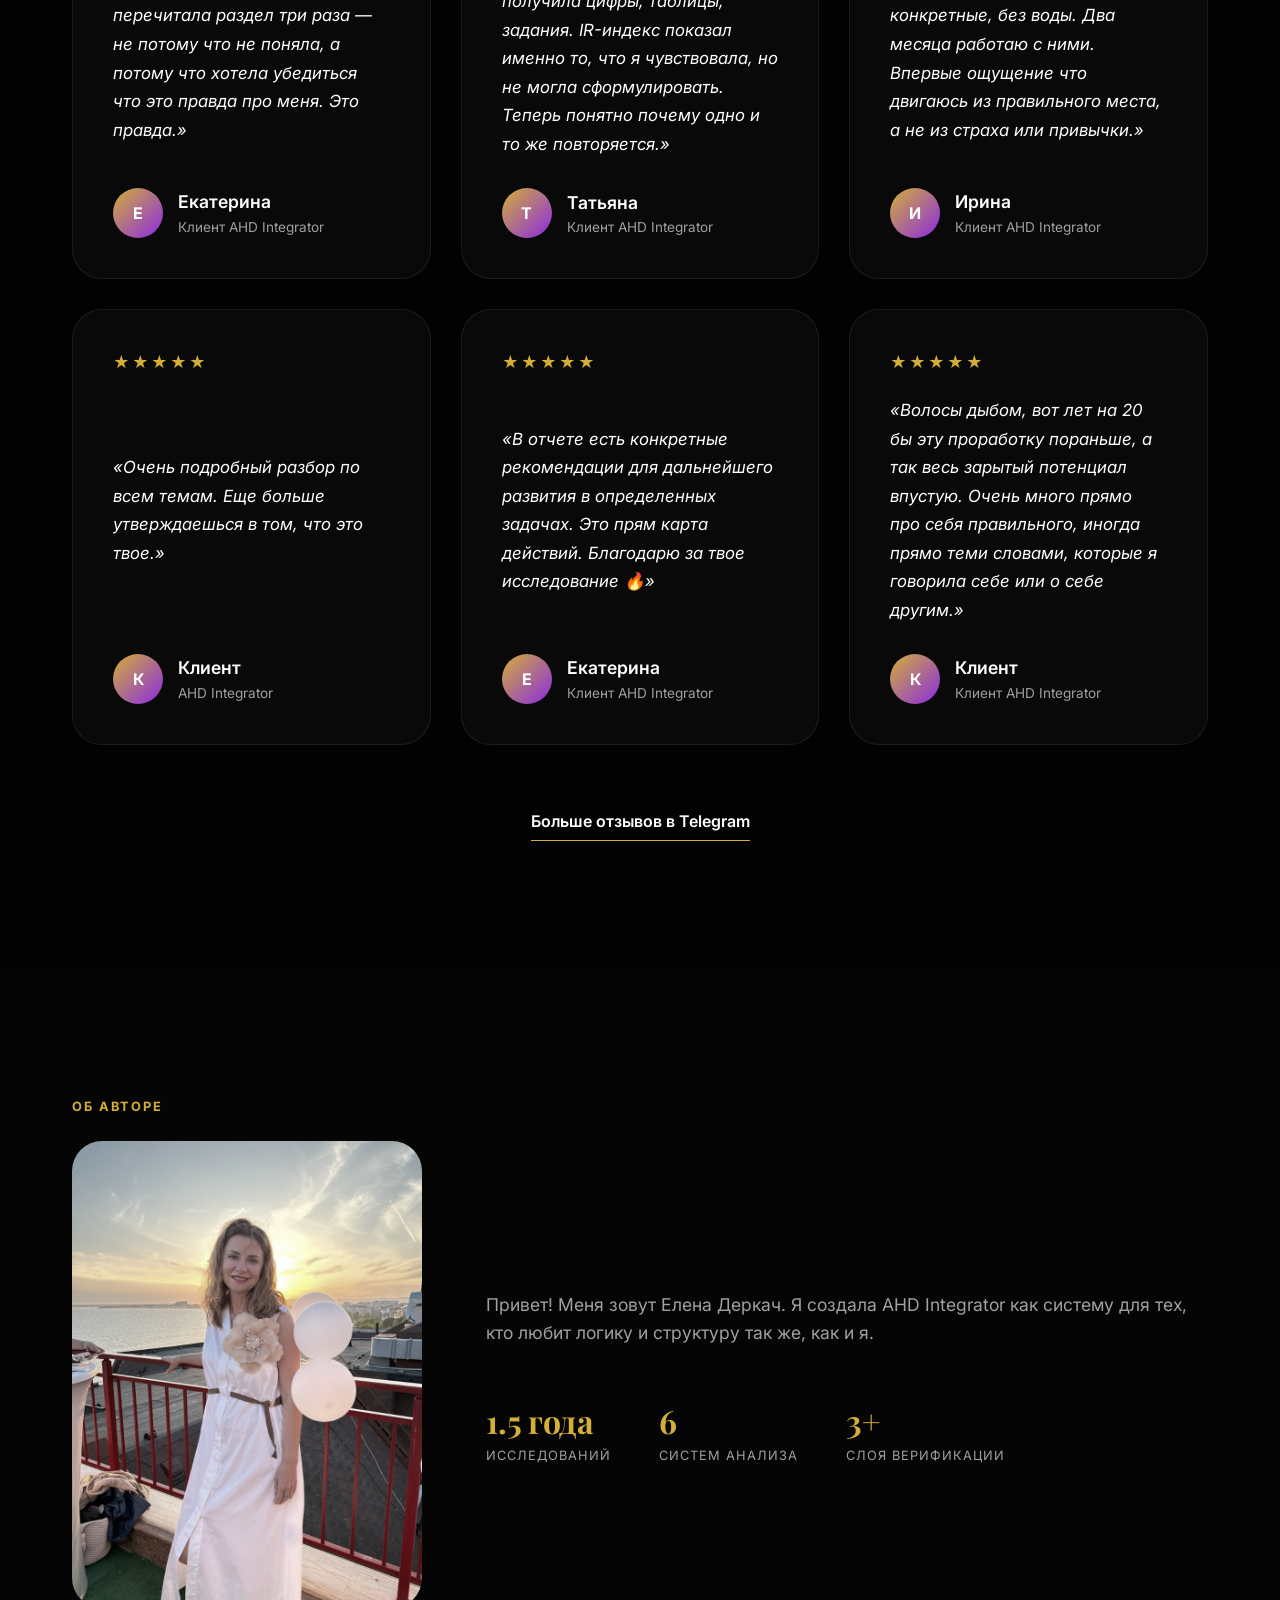
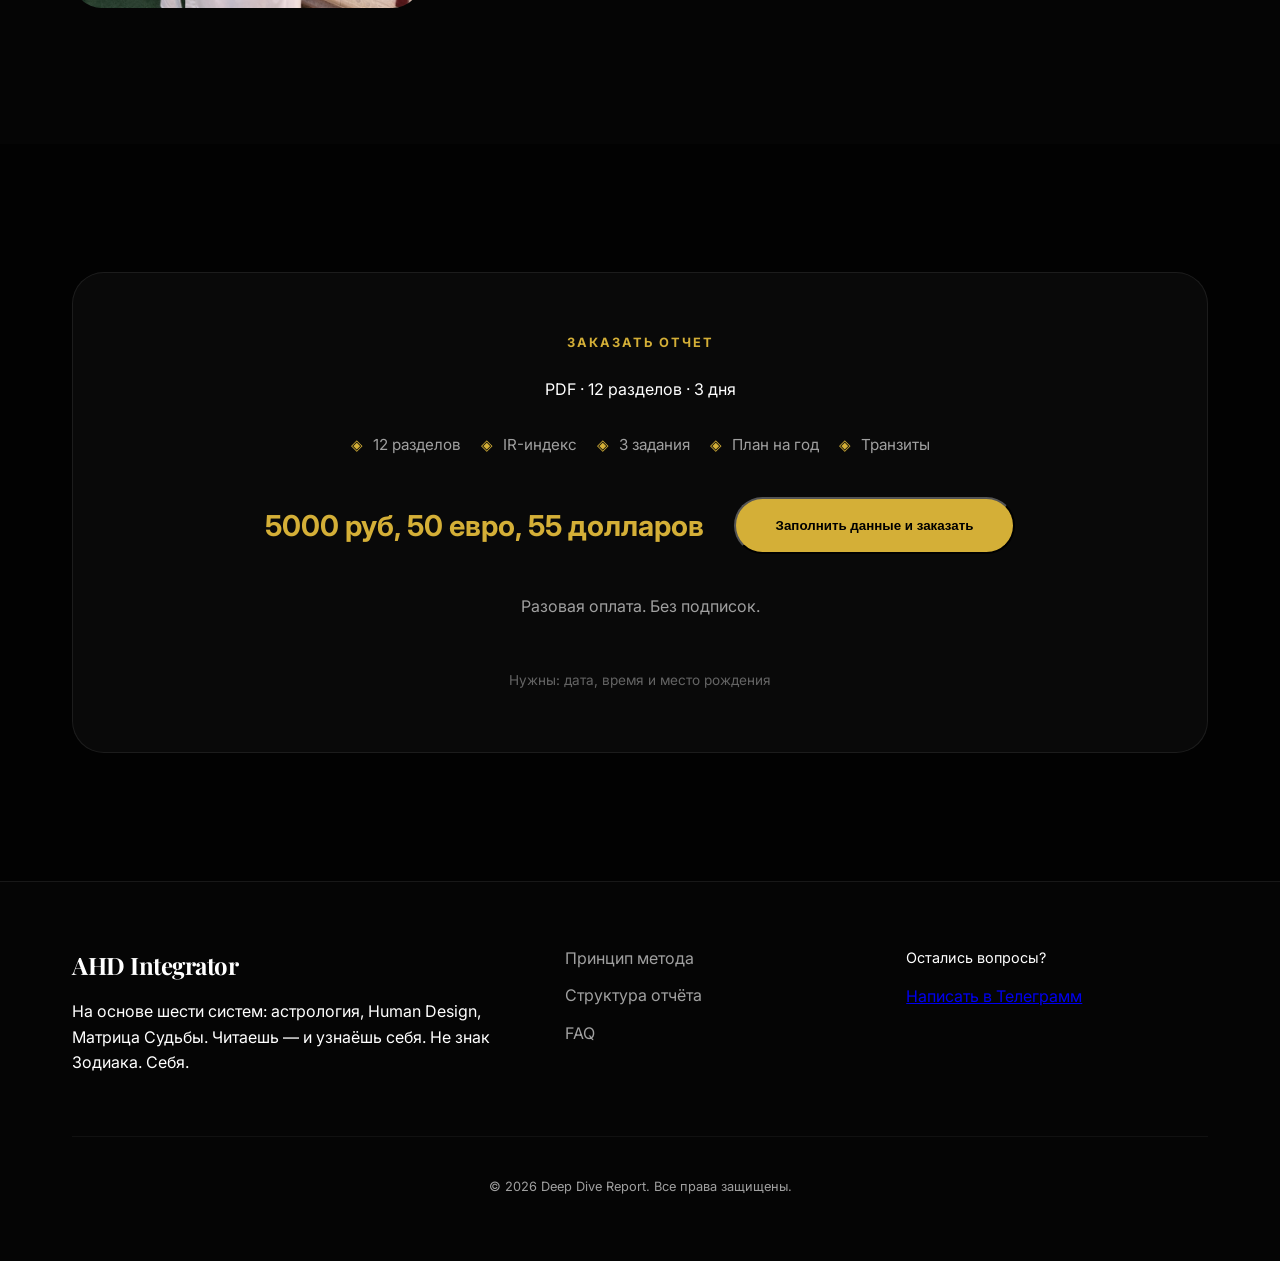
==== commit 7404ee80: "Add files via upload" ====
--- a/index.html
+++ b/index.html
@@ -8,10 +8,10 @@
 <link rel="canonical" href="https://delenav1974-hue.github.io/AHD_INTEGRATOR/">
 <meta property="og:title" data-t-content="meta_title" content="Deep Dive Report — персональный анализ по 6 системам">
 <meta property="og:description" data-t-content="meta_desc" content="Натальная карта, Human Design, Матрица Судьбы. Только то, что подтверждено твоими данными.">
-<meta property="og:image" content="author.jpg">
+<meta property="og:image" content="report_mockup.jpg">
 <link rel="preconnect" href="https://fonts.googleapis.com">
 <link href="https://fonts.googleapis.com/css2?family=Playfair+Display:ital,wght@0,400;0,600;0,700;1,400&family=Inter:wght@300;400;500;600&display=swap" rel="stylesheet">
-<link rel="stylesheet" href="style.css?v=1.25">
+<link rel="stylesheet" href="style.css?v=1.28">
 </head>
 <body>
 
@@ -36,7 +36,7 @@
         <span class="lang-sep">|</span>
         <button class="lang-btn" data-lang="en">EN</button>
       </div>
-      <a href="#order" class="btn-nav" data-t="nav_order">Заказать отчёт</a>
+      <button class="btn-nav open-order" data-t="nav_order">Заказать отчёт</button>
     </div>
   </div>
 </nav>
@@ -49,7 +49,7 @@
     <h1 class="hero-title reveal" data-t="hero_title">Персональный отчёт о твоей <br><em>внутренней архитектуре.</em></h1>
     <p class="hero-sub reveal" data-t="hero_sub">На основе шести систем: астрология, Human Design, Матрица Судьбы. Читаешь — и узнаёшь себя. Не знак Зодиака. Себя.</p>
     <div class="hero-cta reveal">
-      <a href="https://t.me/delenava" target="_blank" rel="noopener" class="btn-primary" data-t="hero_tg">Заказать в Telegram</a>
+      <button class="btn-primary open-order" data-t="hero_tg">Заказать отчет</button>
       <a href="#structure" class="btn-ghost" data-t="hero_structure">Смотреть структуру</a>
     </div>
     <div class="hero-meta reveal">
@@ -87,22 +87,27 @@
 
     <!-- SAMPLE BLOCK -->
     <div class="report-sample reveal">
-      <div class="sample-header">
-        <span class="sample-tag" data-t="sample_tag">Механический аудит (Пример верификации)</span>
-      </div>
-      <div class="sample-content">
-        <p class="sample-title" data-t="sample_title">Паттерн: Социальная дипломатия при глубокой внутренней избирательности</p>
-        <div class="sample-text">
-          <ul style="list-style: none; padding-left: 0; color: var(--text-muted); font-size: 0.9rem;">
-            <li style="margin-bottom: 8px;"><strong>Astro:</strong> <span data-t="sample_astro">Асцендент в Весах (дружелюбие) + Луна в Рыбах (закрытость).</span></li>
-            <li style="margin-bottom: 8px;"><strong>HD:</strong> <span data-t="sample_hd">4 линия (Связи) + 2 линия (Одиночество).</span></li>
-            <li style="margin-bottom: 8px;"><strong>Matrix:</strong> <span data-t="sample_matrix">П5=15 (Магнетизм) + П3=12 (Дистанция).</span></li>
-          </ul>
-          <blockquote style="margin-top: 20px;" data-t="sample_quote">
-            «...Вывод: Паттерн подтвержден. Вы обладаете природным магнетизмом и легко располагаете к себе людей, но ваша истинная продуктивность возможна только в периоды тотального уединения. Попытка быть "постоянно на связи" ведет к энергетическому истощению...»
-          </blockquote>
-        </div>
-        <p class="sample-note" data-t="sample_note">Фрагмент из реального раздела VII. Данные изменены.</p>
+      <div class="sample-grid">
+        <div class="sample-image">
+          <img src="report_mockup.jpg" alt="Deep Dive Report Preview">
+        </div>
+        <div class="sample-info">
+          <div class="sample-header">
+            <span class="sample-tag" data-t="sample_tag">Механический аудит (Пример верификации)</span>
+          </div>
+          <p class="sample-title" data-t="sample_title">Простой пример: Выбор между реализацией и покоем</p>
+          <div class="sample-text">
+            <ul class="verification-list">
+              <li><strong>Astro:</strong> <span data-t="sample_astro">Асцендент в Льве (жажда признания) + Марс в 10 доме (карьера).</span></li>
+              <li><strong>HD:</strong> <span data-t="sample_hd">Проектор (ожидание приглашения) + Эго-центр (воля к успеху).</span></li>
+              <li><strong>Matrix:</strong> <span data-t="sample_matrix">19 аркан (Солнце — масштаб) + 11 аркан (Сила).</span></li>
+            </ul>
+            <blockquote data-t="sample_quote">
+              «...Вывод: Паттерн подтвержден. Вы обладаете огромным ресурсом для лидерства, но ваше тело блокирует действия, если вы пытаетесь "бежать впереди паровоза" без признания ваших заслуг другими. Успех приходит только через запрос извне...»
+            </blockquote>
+          </div>
+          <p class="sample-note" data-t="sample_note">Фрагмент из реального отчета. Данные изменены для примера.</p>
+        </div>
       </div>
     </div>
   </div>
@@ -141,6 +146,10 @@
         <p data-t="card6">Понимаешь, почему один и тот же сценарий повторяется — в деньгах, в отношениях, в решениях</p>
       </div>
     </div>
+
+    <div class="cta-block reveal">
+      <button class="btn-primary open-order" data-t="nav_order">Заказать отчёт</button>
+    </div>
   </div>
 </section>
 
@@ -149,66 +158,92 @@
   <div class="section-glow"></div>
   <div class="container">
     <div class="section-tag reveal" data-t="method_tag">Принцип метода</div>
-    <h2 class="section-title reveal" data-t="method_title"><em>Одна система — это версия.<br>Несколько систем — это факт о тебе.</em></h2>
-    <p class="section-desc reveal" data-t="method_desc">В отчёт попадает только то, что подтверждено минимум <strong>двумя системами</strong>. Шесть независимых источников смотрят на одно и то же.</p>
+    <h2 class="section-title reveal" data-t="method_title">Одна система — это версия.<br>Несколько систем — это факт о тебе.</h2>
+    <p class="section-desc reveal" data-t="method_desc">В отчёт попадает только то, что подтверждено минимум двумя системами. Шесть независимых источников смотрят на одно и то же.</p>
 
     <div class="systems-grid">
-      <div class="system-item reveal">
-        <div class="sys-num">01</div>
-        <div class="sys-content">
-          <div class="sys-name" data-t="sys1_name">Натальная карта</div>
-          <div class="sys-desc" data-t="sys1_desc">Природа, мышление, конструкция</div>
-        </div>
-        <div class="sys-badge" data-t="sys_p1">Приоритет I</div>
-      </div>
-      <div class="system-item reveal">
-        <div class="sys-num">02</div>
-        <div class="sys-content">
-          <div class="sys-name" data-t="sys2_name">Human Design</div>
-          <div class="sys-desc" data-t="sys2_desc">Тип энергии, стратегия решений</div>
-        </div>
-        <div class="sys-badge" data-t="sys_p2">Приоритет II</div>
-      </div>
-      <div class="system-item reveal">
-        <div class="sys-num">03</div>
-        <div class="sys-content">
-          <div class="sys-name" data-t="sys3_name">Матрица Судьбы</div>
-          <div class="sys-desc" data-t="sys3_desc">Данность, задача, теневые зоны</div>
-        </div>
-      </div>
-      <div class="system-item reveal">
-        <div class="sys-num">04</div>
-        <div class="sys-content">
-          <div class="sys-name" data-t="sys4_name">Кармические узлы</div>
-          <div class="sys-desc" data-t="sys4_desc">Откуда паттерн и куда расти</div>
-        </div>
-      </div>
-      <div class="system-item reveal">
-        <div class="sys-num">05</div>
-        <div class="sys-content">
-          <div class="sys-name" data-t="sys5_name">Теневые арканы</div>
-          <div class="sys-desc" data-t="sys5_desc">Блоки в деньгах и отношениях</div>
-        </div>
-        <div class="sys-badge" data-t="sys_p3">Приоритет III</div>
-      </div>
-      <div class="system-item reveal">
-        <div class="sys-num">06</div>
-        <div class="sys-content">
-          <div class="sys-name" data-t="sys6_name">Психологический слой</div>
-          <div class="sys-desc" data-t="sys6_desc">Механизм: почему, а не только что</div>
-        </div>
+      <div class="system-item reveal clickable">
+        <div class="sys-header">
+          <div class="sys-num">01</div>
+          <div class="sys-content">
+            <div class="sys-name" data-t="sys1_name">Натальная карта</div>
+            <div class="sys-desc" data-t="sys1_desc">Природа, мышление, конструкция</div>
+          </div>
+          <div class="sys-badge" data-t="sys_p1">Приоритет I</div>
+          <div class="sys-arrow">↓</div>
+        </div>
+        <div class="sys-detail" data-t="sys1_detail">Базовый психологический фундамент. Показывает ваши врожденные таланты, способ обработки информации и эмоциональные реакции. Это то, на что вы опираетесь всю жизнь.</div>
+      </div>
+
+      <div class="system-item reveal clickable">
+        <div class="sys-header">
+          <div class="sys-num">02</div>
+          <div class="sys-content">
+            <div class="sys-name" data-t="sys2_name">Human Design</div>
+            <div class="sys-desc" data-t="sys2_desc">Тип энергии, стратегия решений</div>
+          </div>
+          <div class="sys-badge" data-t="sys_p2">Приоритет II</div>
+          <div class="sys-arrow">↓</div>
+        </div>
+        <div class="sys-detail" data-t="sys2_detail">Механика вашего взаимодействия с миром. Как корректно тратить энергию, чтобы не выгорать, и как принимать решения, которым можно доверять.</div>
+      </div>
+
+      <div class="system-item reveal clickable">
+        <div class="sys-header">
+          <div class="sys-num">03</div>
+          <div class="sys-content">
+            <div class="sys-name" data-t="sys3_name">Матрица Судьбы</div>
+            <div class="sys-desc" data-t="sys3_desc">Данность, задача, теневые зоны</div>
+          </div>
+          <div class="sys-arrow">↓</div>
+        </div>
+        <div class="sys-detail" data-t="sys3_detail">Показывает основные архетипы вашей личности. Мы анализируем "хвосты" и задачи, чтобы понять, какие теневые сценарии мешают вашему росту в деньгах и отношениях.</div>
+      </div>
+
+      <div class="system-item reveal clickable">
+        <div class="sys-header">
+          <div class="sys-num">04</div>
+          <div class="sys-content">
+            <div class="sys-name" data-t="sys4_name">Кармические узлы</div>
+            <div class="sys-desc" data-t="sys4_desc">Откуда паттерн и куда расти</div>
+          </div>
+          <div class="sys-arrow">↓</div>
+        </div>
+        <div class="sys-detail" data-t="sys4_detail">Вектор вашего развития. Показывает привычные (но уже не эффективные) модели поведения и новые качества, которые нужно наработать для выхода на следующий уровень.</div>
+      </div>
+
+      <div class="system-item reveal clickable">
+        <div class="sys-header">
+          <div class="sys-num">05</div>
+          <div class="sys-content">
+            <div class="sys-name" data-t="sys5_name">Теневые арканы</div>
+            <div class="sys-desc" data-t="sys5_desc">Блоки в деньгах и отношениях</div>
+          </div>
+          <div class="sys-badge" data-t="sys_p3">Приоритет III</div>
+          <div class="sys-arrow">↓</div>
+        </div>
+        <div class="sys-detail" data-t="sys5_detail">Скрытые механизмы саботажа. Мы разбираем, почему вы выбираете стратегии, которые ведут к потерям, и как перевести эти арканы в ресурсное состояние.</div>
+      </div>
+
+      <div class="system-item reveal clickable">
+        <div class="sys-header">
+          <div class="sys-num">06</div>
+          <div class="sys-content">
+            <div class="sys-name" data-t="sys6_name">Психологический слой</div>
+            <div class="sys-desc" data-t="sys6_desc">Механизм: почему, а не только что</div>
+          </div>
+          <div class="sys-arrow">↓</div>
+        </div>
+        <div class="sys-detail" data-t="sys6_detail">Интеграция всех данных через призму современной психологии. Мы объясняем не только "что" в вас заложено, но и "как" этот механизм работает на уровне привычек.</div>
       </div>
     </div>
 
     <div class="hierarchy-note reveal">
-      <span data-t="sys_hier">Иерархия при противоречии:</span>
-      <div class="hierarchy-chain">
-        <span class="hc-item active" data-t="sys1_name">Натальная карта</span>
-        <span class="hc-arrow">→</span>
-        <span class="hc-item">Human Design</span>
-        <span class="hc-arrow">→</span>
-        <span class="hc-item" data-t="sys_arc">Арканы</span>
-      </div>
+      <div class="h-title">
+        <span data-t="sys_hier">Иерархия систем:</span>
+        <span class="h-icon" title="Если системы говорят разное, мы следуем иерархии">?</span>
+      </div>
+      <p class="h-desc" data-t="sys_hier_desc">Если системы говорят разное, мы следуем иерархии: Натальная карта (база) → Human Design (механика) → Арканы (детали).</p>
     </div>
   </div>
 </section>
@@ -217,8 +252,9 @@
 <section class="section" id="ir">
   <div class="container">
     <div class="section-tag reveal" data-t="ir_tag">IR-Индекс</div>
-    <h2 class="section-title reveal" data-t="ir_title">Числовая метрика<br>согласованности</h2>
-    <p class="section-desc reveal" data-t="ir_desc">IR показывает, насколько твои текущие действия совпадают с тем, что заложено в карте. Это не оценка тебя — это точка отсчёта для роста.</p>
+    <h2 class="section-title reveal" data-t="ir_title">Числовая метрика согласованности</h2>
+    <p class="section-desc reveal" data-t="ir_desc">IR (Integrator Rating) — это индекс того, насколько ваши текущие действия совпадают с вашим природным дизайном. Это ваша точка отсчета.</p>
+    <div class="ir-help-box reveal" data-t="ir_help">Чем выше индекс, тем меньше внутреннего сопротивления и больше результатов при тех же усилиях.</div>
 
     <div class="ir-params reveal">
       <span data-t="ir_p1">Принятие решений</span>
@@ -282,94 +318,157 @@
   <div class="section-glow glow-right"></div>
   <div class="container">
     <div class="section-tag reveal" data-t="struct_tag">Структура отчёта</div>
-    <h2 class="section-title reveal" data-t="struct_title">12 разделов.<br>Каждый — о конкретном механизме.</h2>
-    <p class="section-desc reveal" data-t="struct_desc">Не описание черт характера — описание того, как работает твоя психика и почему.</p>
+    <h2 class="section-title reveal" data-t="struct_title">12 разделов глубокого анализа</h2>
+    <p class="section-desc reveal" data-t="struct_desc">Нажмите на раздел, чтобы узнать, что именно мы в нем разбираем.</p>
 
     <div class="sections-list">
-      <div class="sec-item reveal">
-        <div class="sec-num">I</div>
-        <div class="sec-body">
-          <div class="sec-name" data-t="s1">Конструкция личности</div>
-          <div class="sec-desc" data-t="s1_d">Как думаешь, как принимаешь решения, когда энергия растёт, когда падает</div>
-        </div>
-      </div>
-      <div class="sec-item reveal">
-        <div class="sec-num">II</div>
-        <div class="sec-body">
-          <div class="sec-name" data-t="s2">Главный внутренний конфликт</div>
-          <div class="sec-desc" data-t="s2_d">Повторяющийся сценарий: к чему стремишься — и что выбираешь снова и снова вместо этого</div>
-        </div>
-      </div>
-      <div class="sec-item reveal">
-        <div class="sec-num">III</div>
-        <div class="sec-body">
-          <div class="sec-name" data-t="s3">Точка силы</div>
-          <div class="sec-desc" data-t="s3_d">Только то, что подтверждено тремя системами одновременно. Не комплимент — факт</div>
-        </div>
-      </div>
-      <div class="sec-item reveal">
-        <div class="sec-num">IV</div>
-        <div class="sec-body">
-          <div class="sec-name" data-t="s4">Стратегический вектор 3–5 лет</div>
-          <div class="sec-desc" data-t="s4_d">Что усилить, что делегировать, что исключить — из данных карты</div>
-        </div>
-      </div>
-      <div class="sec-item reveal">
-        <div class="sec-num">V</div>
-        <div class="sec-body">
-          <div class="sec-name" data-t="s5">Зоны риска</div>
-          <div class="sec-desc" data-t="s5_d">Механизм энергетического слива: триггер → паттерн → потеря</div>
-        </div>
-      </div>
-      <div class="sec-item reveal">
-        <div class="sec-num">VI</div>
-        <div class="sec-body">
-          <div class="sec-name" data-t="s6">IR-индекс согласованности</div>
-          <div class="sec-desc" data-t="s6_d">Числовая оценка того, насколько твои действия совпадают с картой</div>
-        </div>
-      </div>
-      <div class="sec-item reveal">
-        <div class="sec-num">VII</div>
-        <div class="sec-body">
-          <div class="sec-name" data-t="s7">Деньги и реализация</div>
-          <div class="sec-desc" data-t="s7_d">Условия максимального дохода. Кармический паттерн блока. Контрольные точки</div>
-        </div>
-      </div>
-      <div class="sec-item reveal">
-        <div class="sec-num">VIII</div>
-        <div class="sec-body">
-          <div class="sec-name" data-t="s8">Партнёрские отношения</div>
-          <div class="sec-desc" data-t="s8_d">Модель ресурсного партнёрства. Паттерн привязанности. Триггерная цепочка</div>
-        </div>
-      </div>
-      <div class="sec-item reveal">
-        <div class="sec-num">IX</div>
-        <div class="sec-body">
-          <div class="sec-name" data-t="s9">Личная жизнь</div>
-          <div class="sec-desc" data-t="s9_d">Эмоциональная конструкция. Условия подлинной близости. Скрытая зона</div>
-        </div>
-      </div>
-      <div class="sec-item reveal">
-        <div class="sec-num">X</div>
-        <div class="sec-body">
-          <div class="sec-name" data-t="s10">Инструкция на 12 месяцев</div>
-          <div class="sec-desc" data-t="s10_d">Усилить, прекратить, как принимать решения</div>
-        </div>
-      </div>
-      <div class="sec-item reveal">
-        <div class="sec-num">XI</div>
-        <div class="sec-body">
-          <div class="sec-name" data-t="s11">Активные транзиты</div>
-          <div class="sec-desc" data-t="s11_d">Какие планетарные циклы активны сейчас — и как влияют на деньги и отношения</div>
-        </div>
-      </div>
-      <div class="sec-item reveal">
-        <div class="sec-num">XII</div>
-        <div class="sec-body">
-          <div class="sec-name" data-t="s12">Мотивационный протокол</div>
-          <div class="sec-desc" data-t="s12_d">Три задания по методу под твой IR и тип HD</div>
-        </div>
-      </div>
+      <div class="sec-item reveal clickable">
+        <div class="sec-header">
+          <div class="sec-num">I</div>
+          <div class="sec-body">
+            <div class="sec-name" data-t="s1">Конструкция личности</div>
+            <div class="sec-desc" data-t="s1_d">Как вы думаете и принимаете решения</div>
+          </div>
+          <div class="sec-arrow">↓</div>
+        </div>
+        <div class="sec-detail" data-t="s1_detail">Разбор вашего способа восприятия реальности. Вы поймете, почему одни задачи даются легко, а другие вызывают ступор.</div>
+      </div>
+
+      <div class="sec-item reveal clickable">
+        <div class="sec-header">
+          <div class="sec-num">II</div>
+          <div class="sec-body">
+            <div class="sec-name" data-t="s2">Главный внутренний конфликт</div>
+            <div class="sec-desc" data-t="s2_d">Ваш основной сценарий саботажа</div>
+          </div>
+          <div class="sec-arrow">↓</div>
+        </div>
+        <div class="sec-detail" data-t="s2_detail">Мы находим точку, где ваши желания сталкиваются со страхами, и показываем, как этот конфликт разрешить.</div>
+      </div>
+
+      <div class="sec-item reveal clickable">
+        <div class="sec-header">
+          <div class="sec-num">III</div>
+          <div class="sec-body">
+            <div class="sec-name" data-t="s3">Точка силы</div>
+            <div class="sec-desc" data-t="s3_d">Ваш самый мощный подтвержденный талант</div>
+          </div>
+          <div class="sec-arrow">↓</div>
+        </div>
+        <div class="sec-detail" data-t="s3_detail">То, что подтверждено минимум тремя системами. Это ваш неисчерпаемый ресурс, на котором строится успех.</div>
+      </div>
+
+      <div class="sec-item reveal clickable">
+        <div class="sec-header">
+          <div class="sec-num">IV</div>
+          <div class="sec-body">
+            <div class="sec-name" data-t="s4">Стратегический вектор 3–5 лет</div>
+            <div class="sec-desc" data-t="s4_d">Направления для долгосрочного роста</div>
+          </div>
+          <div class="sec-arrow">↓</div>
+        </div>
+        <div class="sec-detail" data-t="s4_detail">Рекомендации по развитию, основанные на циклах планет и ваших транзитах. Что пора начинать, а что — оставить.</div>
+      </div>
+
+      <div class="sec-item reveal clickable">
+        <div class="sec-header">
+          <div class="sec-num">V</div>
+          <div class="sec-body">
+            <div class="sec-name" data-t="s5">Зоны риска</div>
+            <div class="sec-desc" data-t="s5_d">Где вы теряете энергию и деньги</div>
+          </div>
+          <div class="sec-arrow">↓</div>
+        </div>
+        <div class="sec-detail" data-t="s5_detail">Механизм слива: триггер — реакция — потеря. Мы показываем, как разомкнуть эту цепочку.</div>
+      </div>
+
+      <div class="sec-item reveal clickable">
+        <div class="sec-header">
+          <div class="sec-num">VI</div>
+          <div class="sec-body">
+            <div class="sec-name" data-t="s6">IR-индекс</div>
+            <div class="sec-desc" data-t="s6_d">Числовой расчет вашей текущей точки</div>
+          </div>
+          <div class="sec-arrow">↓</div>
+        </div>
+        <div class="sec-detail" data-t="s6_detail">Подробный разбор IR по 5 параметрам: решения, действия, деньги, партнерство, вектор.</div>
+      </div>
+
+      <div class="sec-item reveal clickable">
+        <div class="sec-header">
+          <div class="sec-num">VII</div>
+          <div class="sec-body">
+            <div class="sec-name" data-t="s7">Деньги и реализация</div>
+            <div class="sec-desc" data-t="s7_d">Условия вашего максимального дохода</div>
+          </div>
+          <div class="sec-arrow">↓</div>
+        </div>
+        <div class="sec-detail" data-t="s7_detail">Где лежат деньги именно для вас. Нужна ли команда, стоит ли рисковать и какой тип деятельности принесет максимум.</div>
+      </div>
+
+      <div class="sec-item reveal clickable">
+        <div class="sec-header">
+          <div class="sec-num">VIII</div>
+          <div class="sec-body">
+            <div class="sec-name" data-t="s8">Партнёрские отношения</div>
+            <div class="sec-desc" data-t="s8_d">Ваша модель ресурсного союза</div>
+          </div>
+          <div class="sec-arrow">↓</div>
+        </div>
+        <div class="sec-detail" data-t="s8_detail">Кого вы выбираете и почему. Как выстроить близость, не теряя себя и своего достоинства.</div>
+      </div>
+
+      <div class="sec-item reveal clickable">
+        <div class="sec-header">
+          <div class="sec-num">IX</div>
+          <div class="sec-body">
+            <div class="sec-name" data-t="s9">Личная жизнь</div>
+            <div class="sec-desc" data-t="s9_d">Эмоциональный комфорт и скрытые зоны</div>
+          </div>
+          <div class="sec-arrow">↓</div>
+        </div>
+        <div class="sec-detail" data-t="s9_detail">Что вам нужно для того, чтобы чувствовать себя в безопасности и быть по-настоящему счастливым дома.</div>
+      </div>
+
+      <div class="sec-item reveal clickable">
+        <div class="sec-header">
+          <div class="sec-num">X</div>
+          <div class="sec-body">
+            <div class="sec-name" data-t="s10">Инструкция на 12 месяцев</div>
+            <div class="sec-desc" data-t="s10_d">План действий на ближайший год</div>
+          </div>
+          <div class="sec-arrow">↓</div>
+        </div>
+        <div class="sec-detail" data-t="s10_detail">Конкретные фокусы внимания по месяцам: когда нажать на газ, а когда уйти в тень.</div>
+      </div>
+
+      <div class="sec-item reveal clickable">
+        <div class="sec-header">
+          <div class="sec-num">XI</div>
+          <div class="sec-body">
+            <div class="sec-name" data-t="s11">Активные транзиты</div>
+            <div class="sec-desc" data-t="s11_d">Влияние внешних циклов прямо сейчас</div>
+          </div>
+          <div class="sec-arrow">↓</div>
+        </div>
+        <div class="sec-detail" data-t="s11_detail">Разбор того, какие уроки вы проходите в данный момент и как использовать текущий период с пользой.</div>
+      </div>
+
+      <div class="sec-item reveal clickable">
+        <div class="sec-header">
+          <div class="sec-num">XII</div>
+          <div class="sec-body">
+            <div class="sec-name" data-t="s12">Мотивационный протокол</div>
+            <div class="sec-desc" data-t="s12_d">Три задания для трансформации</div>
+          </div>
+          <div class="sec-arrow">↓</div>
+        </div>
+        <div class="sec-detail" data-t="s12_detail">Практические упражнения, подобранные специально под вашу структуру личности для запуска изменений.</div>
+      </div>
+    </div>
+
+    <div class="cta-block reveal">
+      <button class="btn-primary open-order" data-t="nav_order">Заказать отчёт</button>
     </div>
   </div>
 </section>
@@ -642,7 +741,7 @@
     </div>
 
     <div class="reviews-cta reveal">
-      <a href="https://t.me/+8xSv4jtv8fllZWRi" target="_blank" rel="noopener" class="btn-reviews-more" data-t="rev_more">
+      <a href="https://t.me/Delenava" target="_blank" rel="noopener" class="btn-reviews-more" data-t="rev_more">
         <svg width="18" height="18" viewBox="0 0 24 24" fill="none" stroke="currentColor" stroke-width="1.8" stroke-linecap="round" stroke-linejoin="round"><line x1="22" y1="2" x2="11" y2="13"/><polygon points="22 2 15 22 11 13 2 9 22 2"/></svg>
         Читать все отзывы в Telegram
       </a>
@@ -679,64 +778,27 @@
   </div>
 </section>
 
-<!-- ORDER/PRICING SECTION -->
-<section class="section section-order" id="order">
-  <div class="order-glow"></div>
-  <div class="container">
-    <div class="pricing-box reveal">
-      <div class="pricing-tag" data-t="order_tag">ЗАКАЗАТЬ</div>
-      <h2 class="pricing-main-title">Deep Dive Report</h2>
-      <div class="pricing-features" data-t="order_features">
-        Разовая оплата · Готовится индивидуально · PDF · 3 дня
-      </div>
-      <div class="pricing-mini-nav" data-t="order_nav">
-        12 разделов · IR-индекс · 3 задания · Инструкция на год · Транзиты
-      </div>
+<!-- ORDER -->
+<section class="section section-dark" id="order">
+  <div class="container">
+    <div class="order-box reveal">
+      <div class="section-tag" data-t="order_tag">ЗАКАЗАТЬ ОТЧЁТ</div>
+      <p class="order-sub" data-t="order_sub">PDF · 12 разделов · 3 дня</p>
+      
+      <ul class="order-items">
+        <li><span class="dot">◈</span> <span data-t="oi1">12 разделов</span></li>
+        <li><span class="dot">◈</span> <span data-t="oi2">IR-индекс</span></li>
+        <li><span class="dot">◈</span> <span data-t="oi3">3 задания</span></li>
+        <li><span class="dot">◈</span> <span data-t="oi4">План на год</span></li>
+        <li><span class="dot">◈</span> <span data-t="oi5">Транзиты</span></li>
+      </ul>
 
       <div class="price-row">
-        <div class="price-item">
-          <span class="curr">€</span><span class="val">50</span>
-        </div>
-        <div class="price-sep">|</div>
-        <div class="price-item">
-          <span class="val">5 000</span><span class="curr">₽</span>
-        </div>
-        <div class="price-sep">|</div>
-        <div class="price-item">
-          <span class="curr">$</span><span class="val">55</span>
-        </div>
-      </div>
-
-      <div class="price-note" data-t="price_note">
-        Разовая оплата · Без подписки · Без скрытых условий
-      </div>
-
-      <a href="https://t.me/delenava" target="_blank" rel="noopener" class="btn-pay" data-t="btn_pay">
-        Перейти к оплате →
-      </a>
-
-      <div class="order-footer-note" data-t="n_footer">
-        Нужны: дата, время и город рождения
-      </div>
-    </div>
-
-    <!-- OLD CONTACT BOX (REDUCED) -->
-    <div class="contact-mini reveal">
-      <p data-t="ask_sub_footer">Остались вопросы? Напишите мне — я отвечу в течение 24 часов.</p>
-      <div class="contact-links">
-        <a href="https://t.me/delenava" target="_blank" class="contact-btn">
-          <svg width="18" height="18" viewBox="0 0 24 24" fill="none" stroke="currentColor" stroke-width="2" stroke-linecap="round" stroke-linejoin="round"><path d="M22 2L11 13M22 2L15 22L11 13L2 9L22 2Z"/></svg>
-          Telegram
-        </a>
-        <a href="https://wa.me/359879367040" target="_blank" class="contact-btn">
-          <svg width="18" height="18" viewBox="0 0 24 24" fill="none" stroke="currentColor" stroke-width="2" stroke-linecap="round" stroke-linejoin="round"><path d="M21 11.5a8.38 8.38 0 0 1-.9 3.8 8.5 8.5 0 1 1-7.6-11.7 8.38 8.38 0 0 1 3.8.9L21 3z"/></svg>
-          WhatsApp
-        </a>
-        <a href="mailto:delenav@yahoo.com" class="contact-btn">
-          <svg width="18" height="18" viewBox="0 0 24 24" fill="none" stroke="currentColor" stroke-width="2" stroke-linecap="round" stroke-linejoin="round"><path d="M4 4h16c1.1 0 2 .9 2 2v12c0 1.1-.9 2-2 2H4c-1.1 0-2-.9-2-2V6c0-1.1.9-2 2-2z"/><polyline points="22,6 12,13 2,6"/></svg>
-          Email
-        </a>
-      </div>
+        <div class="price-value" data-t="price_val">5000 руб / 50 евро / 55 долларов</div>
+        <button class="btn-primary open-order" data-t="btn_pay">Заполнить данные и заказать</button>
+      </div>
+      <p class="price-note" data-t="price_note">Единоразовая оплата. Без подписок.</p>
+      <div class="order-footer" data-t="n_footer">Понадобятся: дата, время и место рождения</div>
     </div>
   </div>
 </section>
@@ -744,23 +806,67 @@
 <!-- FOOTER -->
 <footer class="footer">
   <div class="container">
-    <div class="footer-inner">
-      <div class="logo">AHD <span class="logo-dot">·</span> Integrator</div>
-      <div class="footer-socials">
-        <a href="https://www.instagram.com/ahd_integrator/" target="_blank" rel="noopener" class="social-link social-link--footer" aria-label="Instagram">
-          <svg width="18" height="18" viewBox="0 0 24 24" fill="none" stroke="currentColor" stroke-width="1.8" stroke-linecap="round" stroke-linejoin="round"><rect x="2" y="2" width="20" height="20" rx="5" ry="5"/><path d="M16 11.37A4 4 0 1 1 12.63 8 4 4 0 0 1 16 11.37z"/><line x1="17.5" y1="6.5" x2="17.51" y2="6.5"/></svg>
-          Instagram
-        </a>
-        <a href="https://www.facebook.com/AHDINTEGRATOR" target="_blank" rel="noopener" class="social-link social-link--footer" aria-label="Facebook">
-          <svg width="18" height="18" viewBox="0 0 24 24" fill="none" stroke="currentColor" stroke-width="1.8" stroke-linecap="round" stroke-linejoin="round"><path d="M18 2h-3a5 5 0 0 0-5 5v3H7v4h3v8h4v-8h3l1-4h-4V7a1 1 0 0 1 1-1h3z"/></svg>
-          Facebook
-        </a>
-      </div>
-      <p class="footer-copy" data-t="foot_copy">© 2026 Deep Dive Report. Индивидуальный анализ.</p>
+    <div class="footer-grid">
+      <div class="footer-info">
+        <div class="logo">AHD <span>Integrator</span></div>
+        <p data-t="hero_sub">На базе шести систем: астрология, Human Design, Матрица Судьбы. Ты читаешь — и узнаешь себя. Не знак зодиака. Себя.</p>
+      </div>
+      <div class="footer-links">
+        <a href="#method" data-t="method_tag">Метод</a>
+        <a href="#structure" data-t="struct_tag">Структура</a>
+        <a href="#faq" data-t="faq_tag">FAQ</a>
+      </div>
+      <div class="footer-social">
+        <p data-t="trust_note">Остались вопросы?</p>
+        <a href="https://t.me/Delenava" class="btn-outline" data-t="foot_tg">Написать в Телеграмм</a>
+      </div>
+    </div>
+    <div class="footer-bottom">
+      <p data-t="foot_copy">© 2026 Deep Dive Report. Все права защищены.</p>
     </div>
   </div>
 </footer>
 
-<script src="script.js?v=1.20"></script>
+<!-- ORDER MODAL -->
+<div class="modal" id="orderModal">
+  <div class="modal-overlay"></div>
+  <div class="modal-content">
+    <button class="modal-close">&times;</button>
+    <div class="modal-header">
+      <h3 data-t="form_title">Оформление заказа</h3>
+    </div>
+    <form class="order-form" id="mainOrderForm">
+      <div class="form-group">
+        <label data-t="form_name">Ваше имя</label>
+        <input type="text" name="name" required placeholder="Елена">
+      </div>
+      <div class="form-row">
+        <div class="form-group">
+          <label data-t="form_birthdate">Дата рождения</label>
+          <input type="date" name="birthdate" required>
+        </div>
+        <div class="form-group">
+          <label data-t="form_birthtime">Время рождения</label>
+          <input type="time" name="birthtime">
+          <label class="checkbox-label">
+            <input type="checkbox" name="unknown_time">
+            <span data-t="form_unknown_time">Не знаю точного времени</span>
+          </label>
+        </div>
+      </div>
+      <div class="form-group">
+        <label data-t="form_birthplace">Место рождения (Город)</label>
+        <input type="text" name="birthplace" required placeholder="Москва">
+      </div>
+      <div class="form-group">
+        <label data-t="form_contact">Ваш контакт (Telegram / WhatsApp)</label>
+        <input type="text" name="contact" required placeholder="@username или +7...">
+      </div>
+      <button type="submit" class="btn-primary" style="width: 100%; margin-top: 10px;" data-t="form_submit">Отправить данные и перейти к оплате</button>
+    </form>
+  </div>
+</div>
+
+<script src="script.js?v=1.28"></script>
 </body>
 </html>
--- a/style.css
+++ b/style.css
@@ -4,9 +4,12 @@
   --bg-dark: #050505;
   --bg-darker: #020202;
   --bg-card: rgba(255, 255, 255, 0.03);
-  --accent-cyan: #d4af37; /* GOLD instead of cyan */
+  --accent-cyan: #d4af37;
   --accent-purple: #8a2be2;
   --accent-gold: #d4af37;
+  --primary: #d4af37;
+  --primary-rgb: 212, 175, 55;
+  --primary-glow: rgba(212, 175, 55, 0.2);
   --text-main: #ffffff;
   --text-muted: #a0a0a0;
   --glass-border: rgba(255, 255, 255, 0.08);
@@ -143,6 +146,7 @@
   font-weight: 500;
   border: 1px solid var(--glass-border);
   transition: var(--transition);
+  cursor: pointer;
 }
 
 .btn-nav:hover {
@@ -255,52 +259,106 @@
 
 /* SAMPLE BLOCK */
 .report-sample {
-  margin-top: 5rem;
-  background: rgba(212, 175, 55, 0.03);
-  border: 1px solid rgba(212, 175, 55, 0.1);
-  border-radius: 32px;
-  padding: 50px;
-  position: relative;
+  margin-top: 60px;
+  background: rgba(255, 255, 255, 0.03);
+  border: 1px solid rgba(255, 255, 255, 0.1);
+  border-radius: 24px;
   overflow: hidden;
 }
-.report-sample::before {
-  content: '';
-  position: absolute;
-  top: 0; left: 0;
-  width: 100%; height: 100%;
-  background: radial-gradient(circle at 0% 0%, rgba(212, 175, 55, 0.05) 0%, transparent 50%);
-  pointer-events: none;
-}
-.sample-header {
-  margin-bottom: 30px;
-}
+
+.sample-grid {
+  display: grid;
+  grid-template-columns: 1.2fr 1fr;
+  gap: 0;
+}
+
+.sample-image {
+  background: #000;
+  display: flex;
+  align-items: center;
+  justify-content: center;
+  overflow: hidden;
+}
+
+.sample-image img {
+  width: 100%;
+  height: 100%;
+  object-fit: cover;
+  transition: transform 0.5s ease;
+}
+
+.sample-grid:hover .sample-image img {
+  transform: scale(1.05);
+}
+
+.sample-info {
+  padding: 40px;
+  display: flex;
+  flex-direction: column;
+  justify-content: center;
+}
+
 .sample-tag {
-  color: var(--accent-gold);
+  display: inline-block;
+  padding: 6px 12px;
+  background: var(--primary-glow);
+  color: #fff;
+  font-size: 0.75rem;
+  font-weight: 600;
+  border-radius: 6px;
+  margin-bottom: 20px;
   text-transform: uppercase;
-  letter-spacing: 0.2em;
-  font-size: 0.75rem;
-  font-weight: 700;
-}
+  letter-spacing: 1px;
+}
+
 .sample-title {
   font-size: 1.5rem;
-  font-weight: 700;
-  margin-bottom: 25px;
-  color: #fff;
+  font-weight: 600;
+  margin-bottom: 24px;
   line-height: 1.3;
 }
-.sample-text blockquote {
-  border-left: 2px solid var(--accent-gold);
-  padding-left: 25px;
-  margin: 30px 0;
+
+.verification-list {
+  list-style: none;
+  padding: 0;
+  margin-bottom: 24px;
+}
+
+.verification-list li {
+  margin-bottom: 12px;
+  font-size: 0.95rem;
+  color: var(--text-muted);
+}
+
+.verification-list strong {
+  color: var(--primary);
+  margin-right: 8px;
+}
+
+blockquote {
+  border-left: 3px solid var(--primary);
+  padding: 15px 20px;
+  background: rgba(var(--primary-rgb), 0.05);
   font-style: italic;
-  font-size: 1.1rem;
-  line-height: 1.7;
-  color: #fff;
-}
+  font-size: 1rem;
+  line-height: 1.6;
+  margin-bottom: 24px;
+  border-radius: 0 12px 12px 0;
+}
+
 .sample-note {
   font-size: 0.85rem;
   color: var(--text-muted);
-  margin-top: 25px;
+  opacity: 0.7;
+}
+
+@media (max-width: 992px) {
+  .sample-grid {
+    grid-template-columns: 1fr;
+  }
+  .sample-image {
+    aspect-ratio: 16/9;
+  }
 }
 
 /* SECTIONS */
@@ -367,42 +425,88 @@
   color: var(--text-muted);
 }
 
-/* SAMPLE BLOCK */
-.report-sample {
-  margin-top: 6rem;
-  background: var(--bg-card);
-  border: 1px solid var(--glass-border);
-  border-radius: 24px;
+/* SYSTEMS ACCORDION */
+.system-item {
+  background: rgba(255, 255, 255, 0.03);
+  border: 1px solid rgba(255, 255, 255, 0.08);
+  border-radius: 20px;
+  padding: 24px;
+  transition: all 0.3s ease;
+  cursor: pointer;
   overflow: hidden;
 }
 
-.sample-header {
-  padding: 1.5rem 2rem;
-  border-bottom: 1px solid var(--glass-border);
-}
-
-.sample-tag {
-  font-size: 0.75rem;
+.system-item:hover {
+  background: rgba(255, 255, 255, 0.06);
+  border-color: rgba(255, 255, 255, 0.15);
+}
+
+.system-item.active {
+  border-color: var(--primary);
+  background: rgba(var(--primary-rgb), 0.05);
+}
+
+.sys-header {
+  display: flex;
+  align-items: center;
+  gap: 20px;
+}
+
+.sys-num {
+  font-size: 1.5rem;
+  font-weight: 700;
+  color: var(--primary);
+  opacity: 0.5;
+}
+
+.sys-content { flex: 1; }
+
+.sys-name {
+  font-size: 1.2rem;
+  font-weight: 600;
+  margin-bottom: 4px;
+}
+
+.sys-desc {
+  font-size: 0.9rem;
+  color: var(--text-muted);
+}
+
+.sys-badge {
+  padding: 4px 10px;
+  background: rgba(255,255,255,0.1);
+  border-radius: 6px;
+  font-size: 0.7rem;
+  font-weight: 600;
   text-transform: uppercase;
-  color: var(--text-muted);
-  letter-spacing: 1px;
-}
-
-.sample-content {
-  padding: 2.5rem;
-}
-
-.sample-title {
-  font-size: 1.4rem;
-  font-weight: 600;
-  margin-bottom: 2rem;
-}
-
-.sample-note {
-  margin-top: 2rem;
-  font-size: 0.8rem;
-  color: var(--text-muted);
-  font-style: italic;
+}
+
+.sys-arrow {
+  font-size: 1.2rem;
+  transition: transform 0.3s ease;
+  opacity: 0.5;
+}
+
+.system-item.active .sys-arrow {
+  transform: rotate(180deg);
+  opacity: 1;
+}
+
+.sys-detail {
+  max-height: 0;
+  opacity: 0;
+  overflow: hidden;
+  transition: all 0.4s cubic-bezier(0.4, 0, 0.2, 1);
+  padding-top: 0;
+  font-size: 0.95rem;
+  line-height: 1.6;
+  color: var(--text-muted);
+}
+
+.system-item.active .sys-detail {
+  max-height: 200px;
+  opacity: 1;
+  padding-top: 20px;
 }
 
 /* CARDS GRID */
@@ -439,46 +543,6 @@
   margin-top: 4rem;
 }
 
-.system-item {
-  display: flex;
-  gap: 1.5rem;
-  padding: 2rem;
-  background: var(--bg-card);
-  border-radius: 20px;
-  border: 1px solid var(--glass-border);
-  position: relative;
-}
-
-.sys-num {
-  font-weight: 800;
-  color: var(--accent-cyan);
-  opacity: 0.5;
-}
-
-.sys-name {
-  font-weight: 600;
-  font-size: 1.1rem;
-  margin-bottom: 0.5rem;
-}
-
-.sys-desc {
-  font-size: 0.9rem;
-  color: var(--text-muted);
-}
-
-.sys-badge {
-  position: absolute;
-  top: 1rem;
-  right: 1rem;
-  font-size: 0.6rem;
-  text-transform: uppercase;
-  background: var(--accent-cyan);
-  color: black;
-  padding: 2px 8px;
-  border-radius: 4px;
-  font-weight: 800;
-}
-
 .hierarchy-note {
   margin-top: 4rem;
   display: flex;
@@ -571,35 +635,81 @@
   background: var(--accent-gold);
 }
 
-/* SECTIONS LIST */
-.sections-list {
-  display: grid;
-  grid-template-columns: repeat(auto-fit, minmax(400px, 1fr));
-  gap: 2rem;
-}
-
+/* SECTIONS ACCORDION */
 .sec-item {
-  display: flex;
-  gap: 1.5rem;
-  padding: 1.5rem;
-  border-bottom: 1px solid var(--glass-border);
+  background: rgba(255, 255, 255, 0.03);
+  border: 1px solid rgba(255, 255, 255, 0.08);
+  border-radius: 16px;
+  padding: 20px;
+  transition: all 0.3s ease;
+  cursor: pointer;
+}
+
+.sec-item:hover {
+  background: rgba(255, 255, 255, 0.06);
+}
+
+.sec-item.active {
+  border-color: var(--primary);
+  background: rgba(var(--primary-rgb), 0.05);
+}
+
+.sec-header {
+  display: flex;
+  align-items: center;
+  gap: 20px;
 }
 
 .sec-num {
-  font-family: var(--font-heading);
-  font-size: 1.5rem;
-  color: var(--accent-cyan);
-  width: 40px;
-}
+  width: 32px;
+  height: 32px;
+  background: var(--primary);
+  color: #000;
+  display: flex;
+  align-items: center;
+  justify-content: center;
+  border-radius: 8px;
+  font-weight: 700;
+  font-size: 0.9rem;
+}
+
+.sec-body { flex: 1; }
 
 .sec-name {
   font-weight: 600;
-  margin-bottom: 0.5rem;
+  margin-bottom: 2px;
 }
 
 .sec-desc {
-  font-size: 0.9rem;
-  color: var(--text-muted);
+  font-size: 0.85rem;
+  color: var(--text-muted);
+}
+
+.sec-arrow {
+  transition: transform 0.3s ease;
+  opacity: 0.5;
+}
+
+.sec-item.active .sec-arrow {
+  transform: rotate(180deg);
+  opacity: 1;
+}
+
+.sec-detail {
+  max-height: 0;
+  opacity: 0;
+  overflow: hidden;
+  transition: all 0.4s cubic-bezier(0.4, 0, 0.2, 1);
+  padding-top: 0;
+  font-size: 0.95rem;
+  color: var(--text-muted);
+  line-height: 1.5;
+}
+
+.sec-item.active .sec-detail {
+  max-height: 150px;
+  opacity: 1;
+  padding-top: 15px;
 }
 
 /* COMPARE TABLE */
@@ -999,6 +1109,250 @@
   margin-top: 40px;
   border: 1px solid rgba(255,255,255,0.05);
 }
+/* ORDER SECTION */
+.order-box {
+  background: rgba(255, 255, 255, 0.03);
+  border: 1px solid rgba(255, 255, 255, 0.08);
+  border-radius: 32px;
+  padding: 60px;
+  text-align: center;
+  position: relative;
+  overflow: hidden;
+}
+
+.order-items {
+  list-style: none;
+  padding: 0;
+  display: flex;
+  flex-wrap: wrap;
+  justify-content: center;
+  gap: 20px;
+  margin: 30px 0;
+}
+
+.order-items li {
+  font-size: 0.95rem;
+  color: var(--text-muted);
+}
+
+.order-items .dot {
+  color: var(--primary);
+  margin-right: 6px;
+}
+
+.price-row {
+  display: flex;
+  align-items: center;
+  justify-content: center;
+  gap: 30px;
+  margin-top: 40px;
+}
+
+.price-value {
+  font-size: 1.8rem;
+  font-weight: 700;
+  color: var(--primary);
+  line-height: 1.2;
+}
+
+.order-footer {
+  margin-top: 30px;
+  font-size: 0.85rem;
+  color: var(--text-muted);
+  opacity: 0.6;
+}
+
+/* MODAL STYLES */
+.modal {
+  position: fixed;
+  top: 0;
+  left: 0;
+  width: 100%;
+  height: 100%;
+  z-index: 2000;
+  display: flex;
+  align-items: center;
+  justify-content: center;
+  opacity: 0;
+  pointer-events: none;
+  transition: all 0.3s ease;
+}
+
+.modal.active {
+  opacity: 1;
+  pointer-events: auto;
+}
+
+.modal-overlay {
+  position: absolute;
+  top: 0;
+  left: 0;
+  width: 100%;
+  height: 100%;
+  background: rgba(0, 0, 0, 0.85);
+  backdrop-filter: blur(8px);
+}
+
+.modal-content {
+  position: relative;
+  background: #0a0a0a;
+  border: 1px solid rgba(255, 255, 255, 0.1);
+  border-radius: 24px;
+  padding: 40px;
+  width: 90%;
+  max-width: 500px;
+  transform: translateY(20px);
+  transition: all 0.4s cubic-bezier(0.4, 0, 0.2, 1);
+}
+
+.modal.active .modal-content {
+  transform: translateY(0);
+}
+
+.modal-close {
+  position: absolute;
+  top: 20px;
+  right: 20px;
+  background: none;
+  border: none;
+  color: #fff;
+  font-size: 1.5rem;
+  cursor: pointer;
+  opacity: 0.5;
+  transition: opacity 0.2s;
+}
+
+.modal-close:hover { opacity: 1; }
+
+.modal-header h3 {
+  font-size: 1.5rem;
+  margin-bottom: 25px;
+  text-align: center;
+}
+
+.order-form {
+  display: flex;
+  flex-direction: column;
+  gap: 15px;
+}
+
+.form-group {
+  display: flex;
+  flex-direction: column;
+  gap: 8px;
+}
+
+.form-row {
+  display: grid;
+  grid-template-columns: 1fr 1fr;
+  gap: 15px;
+}
+
+.form-group label {
+  font-size: 0.85rem;
+  color: var(--text-muted);
+}
+
+.order-form input {
+  background: rgba(255, 255, 255, 0.05);
+  border: 1px solid rgba(255, 255, 255, 0.1);
+  padding: 12px 16px;
+  border-radius: 10px;
+  color: #fff;
+  font-size: 1rem;
+  transition: all 0.2s;
+}
+
+.order-form input:focus {
+  outline: none;
+  border-color: var(--primary);
+  background: rgba(255, 255, 255, 0.08);
+}
+
+.checkbox-label {
+  display: flex;
+  align-items: center;
+  gap: 8px;
+  font-size: 0.8rem;
+  color: var(--text-muted);
+  cursor: pointer;
+  margin-top: 4px;
+}
+
+/* FOOTER UPDATES */
+.footer {
+  padding: 80px 0 40px;
+  border-top: 1px solid rgba(255, 255, 255, 0.05);
+}
+
+.footer-grid {
+  display: grid;
+  grid-template-columns: 1.5fr 1fr 1fr;
+  gap: 40px;
+  margin-bottom: 60px;
+}
+
+.footer .logo {
+  font-size: 1.5rem;
+  margin-bottom: 15px;
+}
+
+.footer-links {
+  display: flex;
+  flex-direction: column;
+  gap: 12px;
+}
+
+.footer-links a {
+  color: var(--text-muted);
+  text-decoration: none;
+  transition: color 0.2s;
+}
+
+.footer-links a:hover { color: #fff; }
+
+.footer-social p {
+  font-size: 0.9rem;
+  margin-bottom: 15px;
+}
+
+.footer-bottom {
+  text-align: center;
+  padding-top: 40px;
+  border-top: 1px solid rgba(255, 255, 255, 0.05);
+  font-size: 0.8rem;
+  color: var(--text-muted);
+}
+
+/* FINAL MOBILE OVERRIDES */
+@media (max-width: 768px) {
+  .section { padding: 60px 0; }
+  .section-title { font-size: 2rem; }
+  
+  .price-row {
+    flex-direction: column !important;
+    gap: 20px !important;
+  }
+  
+  .price-value { font-size: 1.5rem; }
+  
+  .order-box { padding: 40px 20px; }
+  
+  .footer-grid {
+    grid-template-columns: 1fr;
+    text-align: center;
+  }
+  
+  .footer-links { align-items: center; }
+  
+  .form-row { grid-template-columns: 1fr; }
+  
+  .modal-content {
+    padding: 30px 20px;
+    width: 95%;
+  }
+}
+
 .contact-links {
   display: flex;
   justify-content: center;
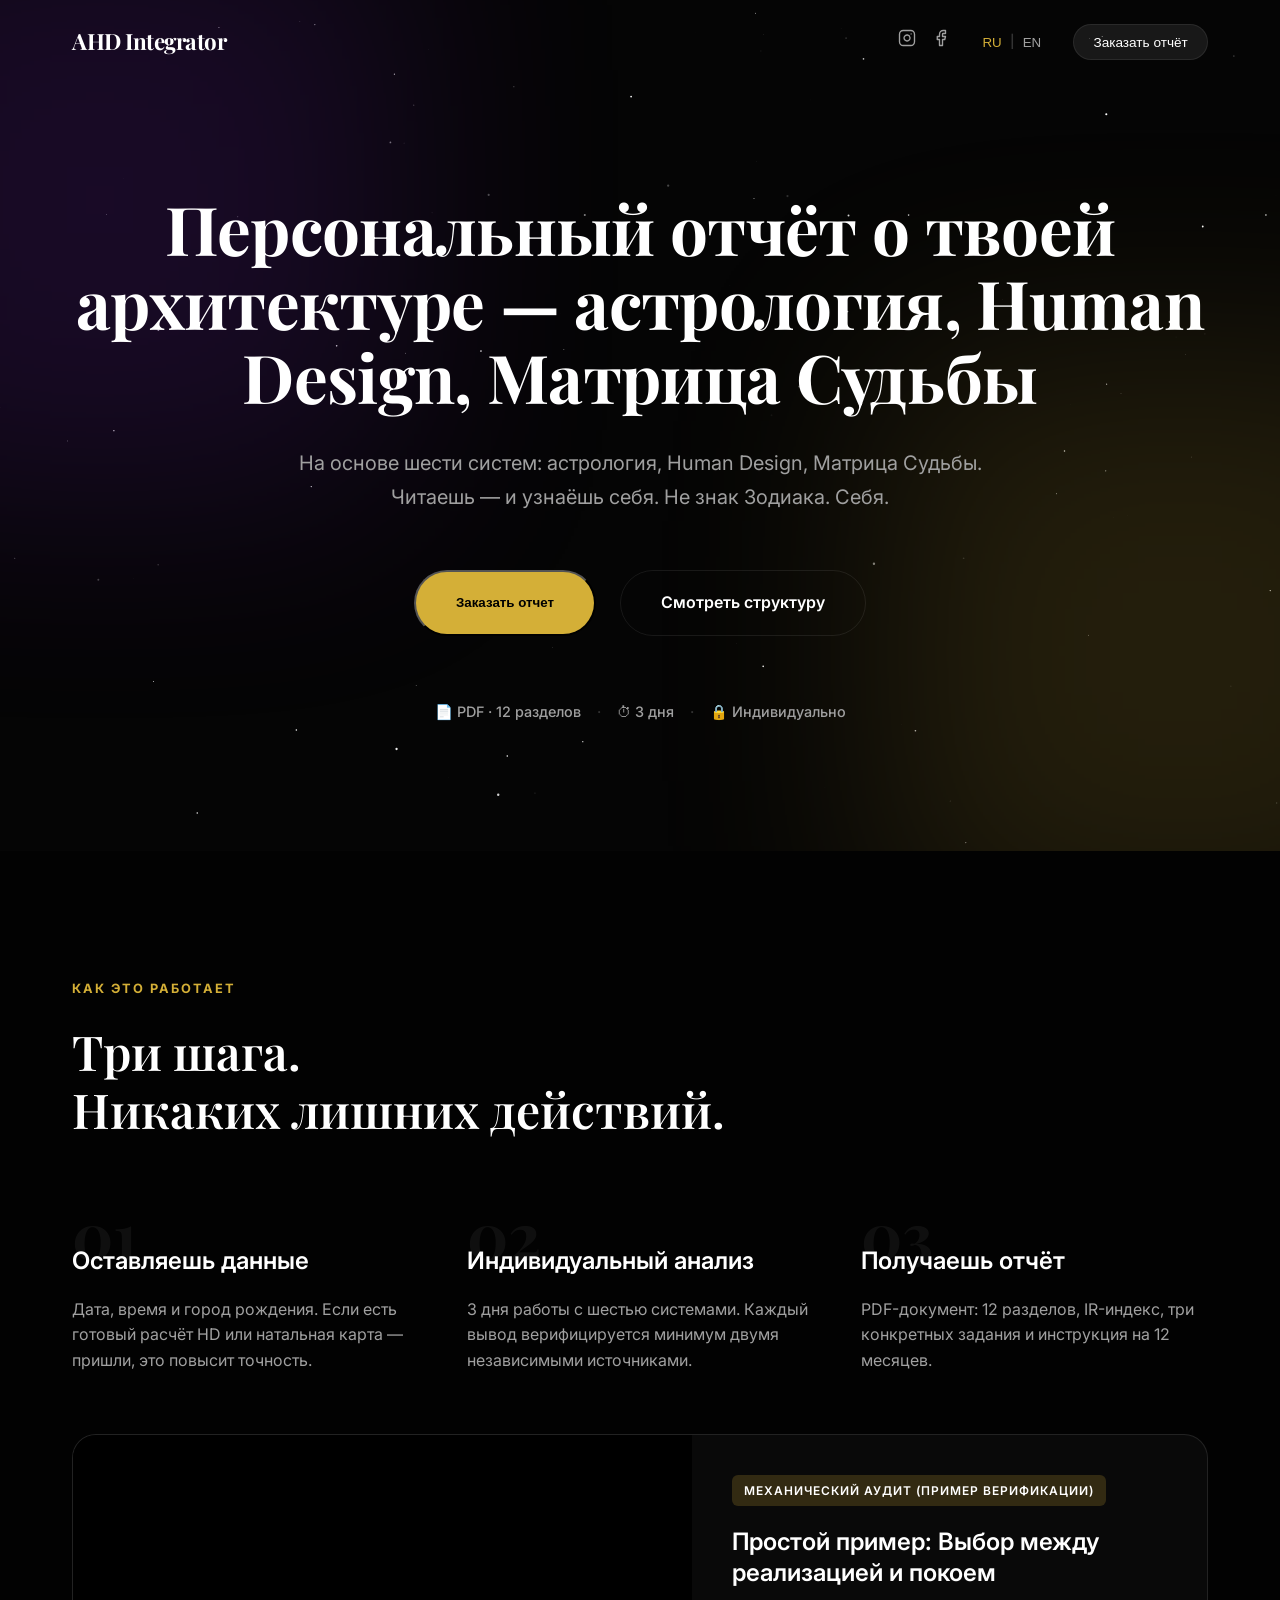
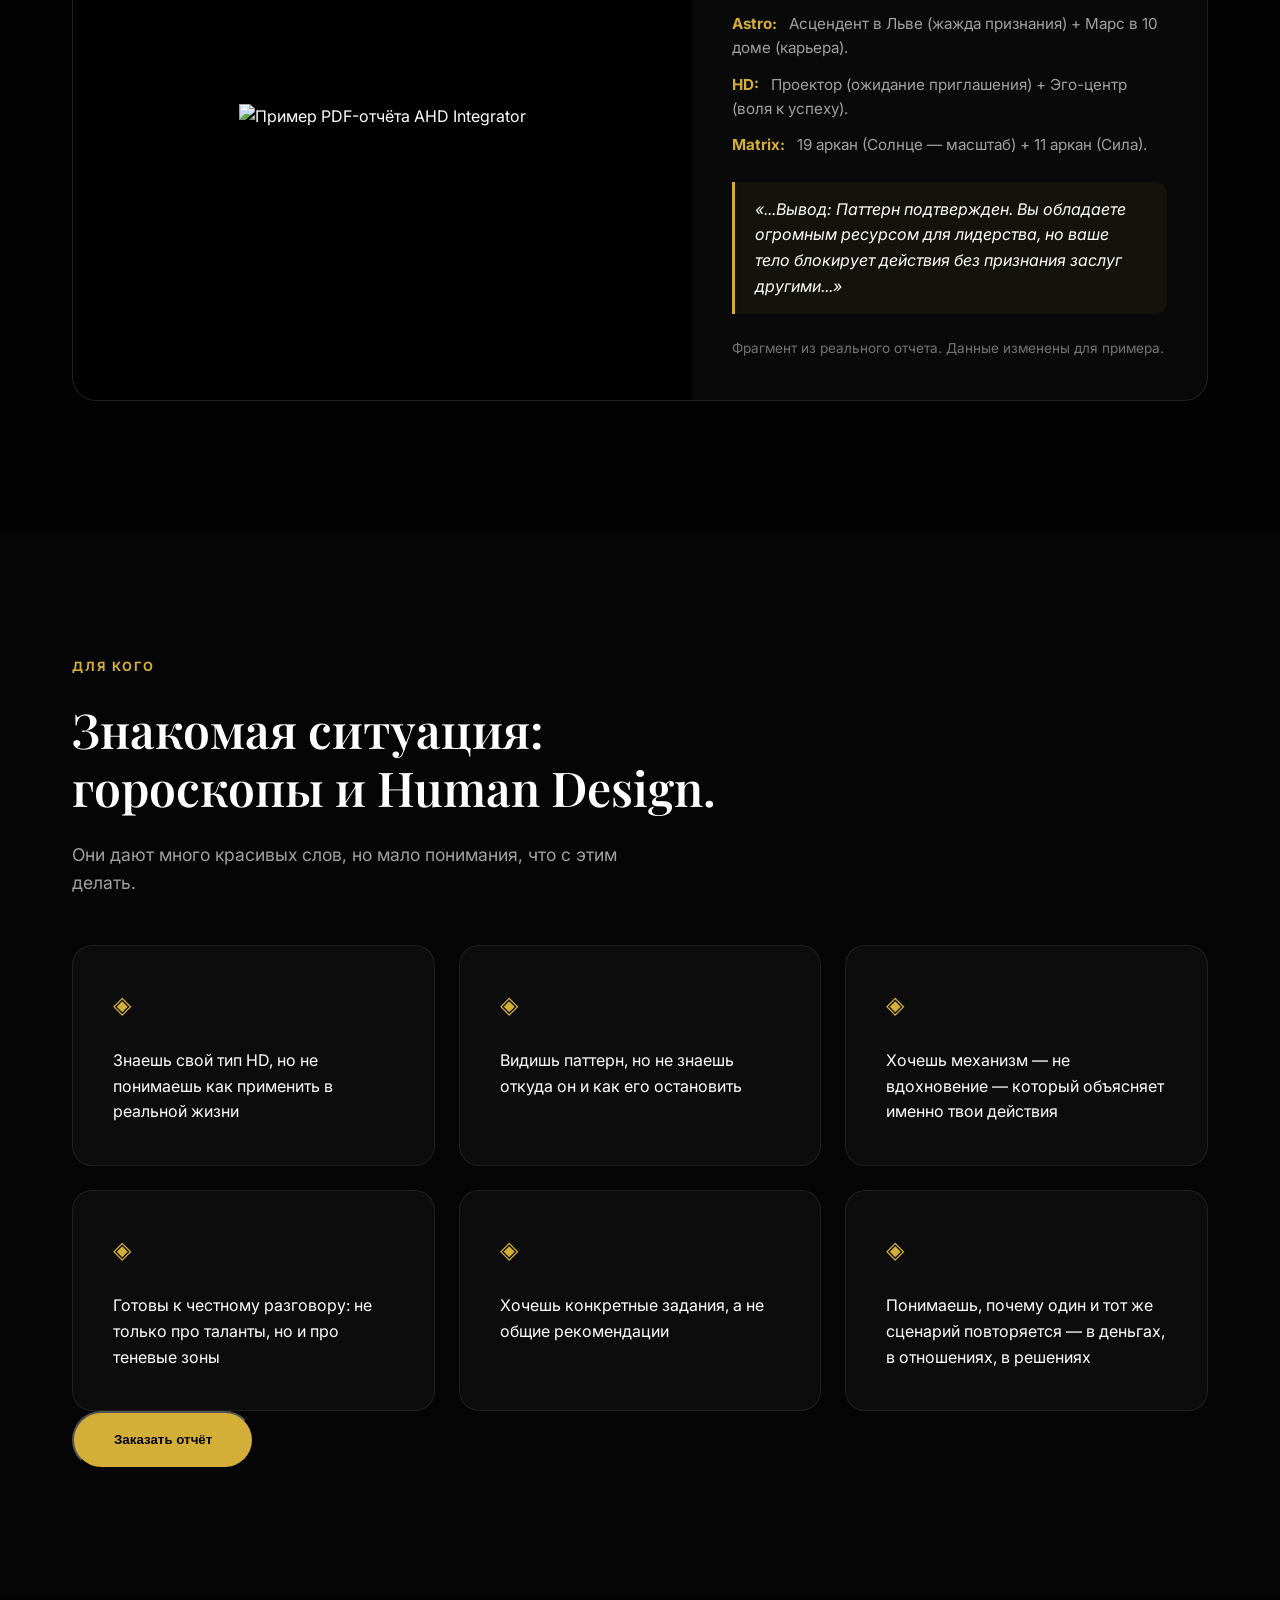
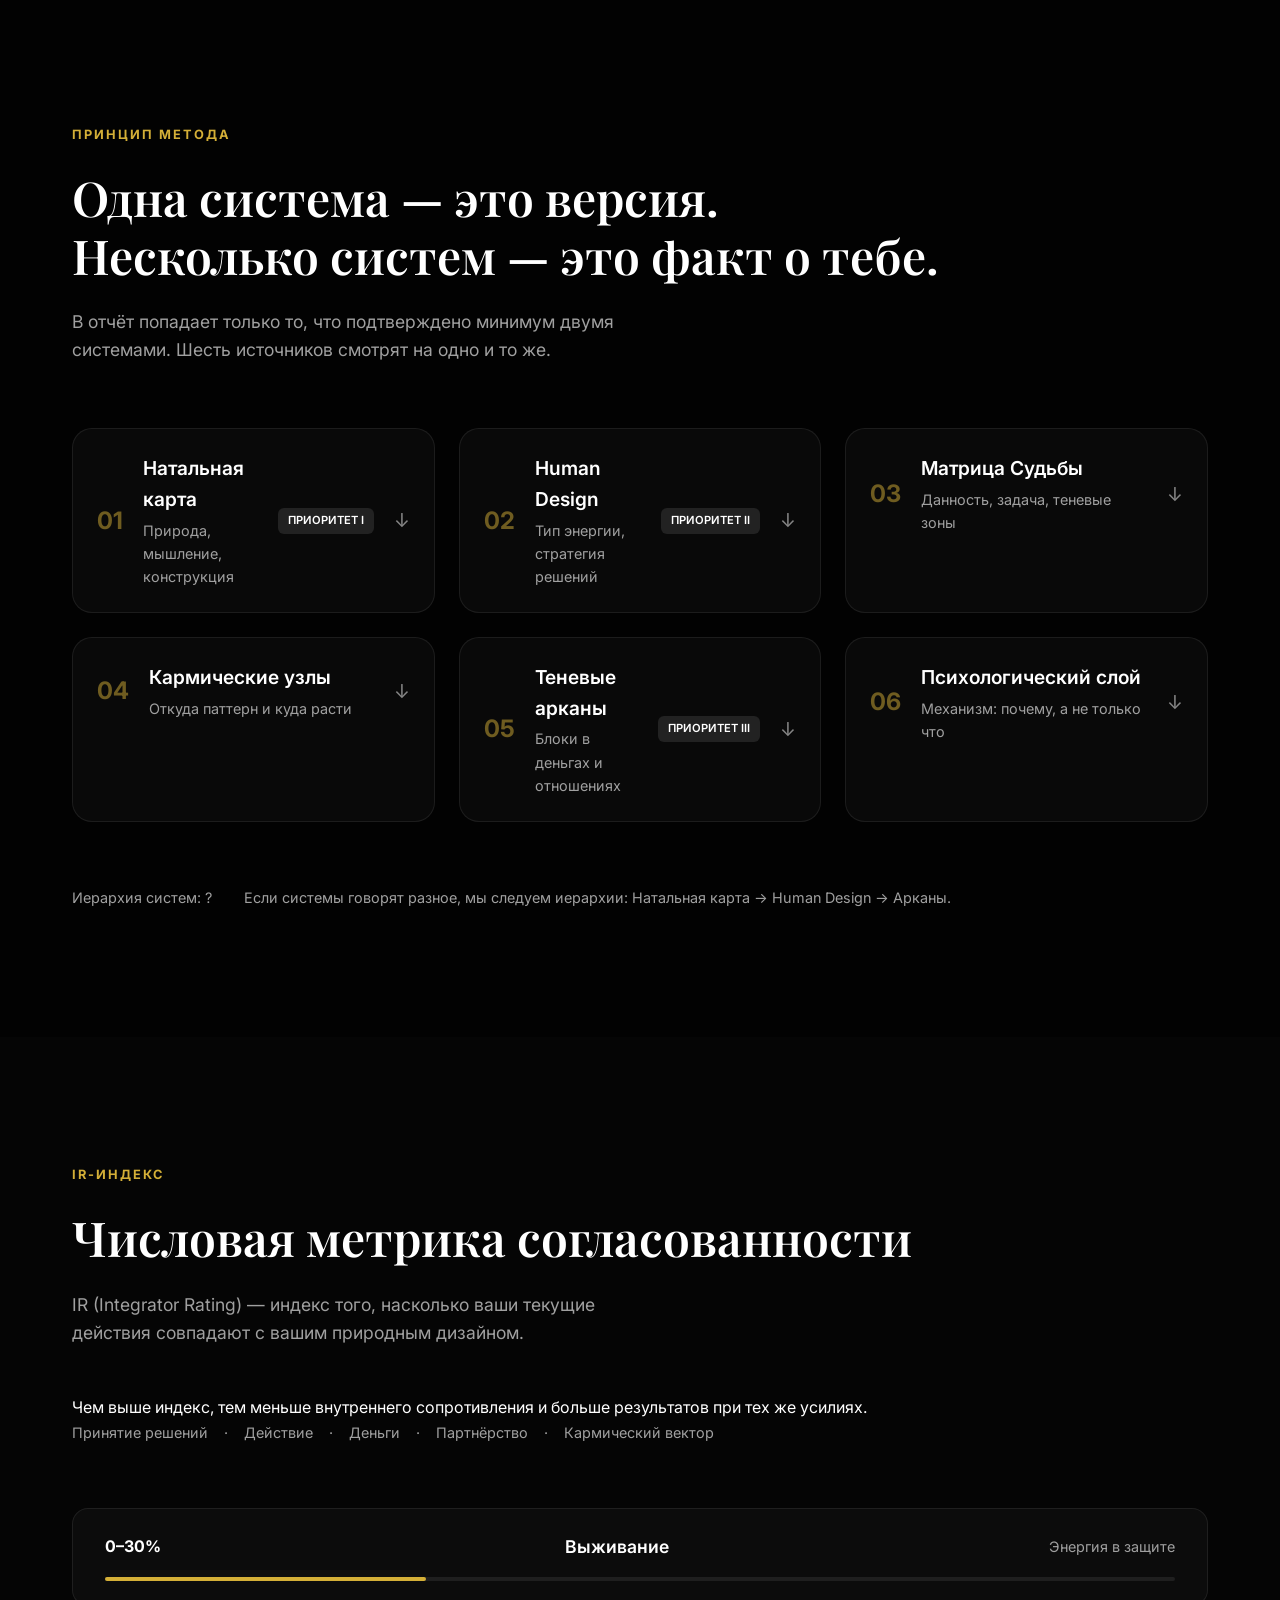
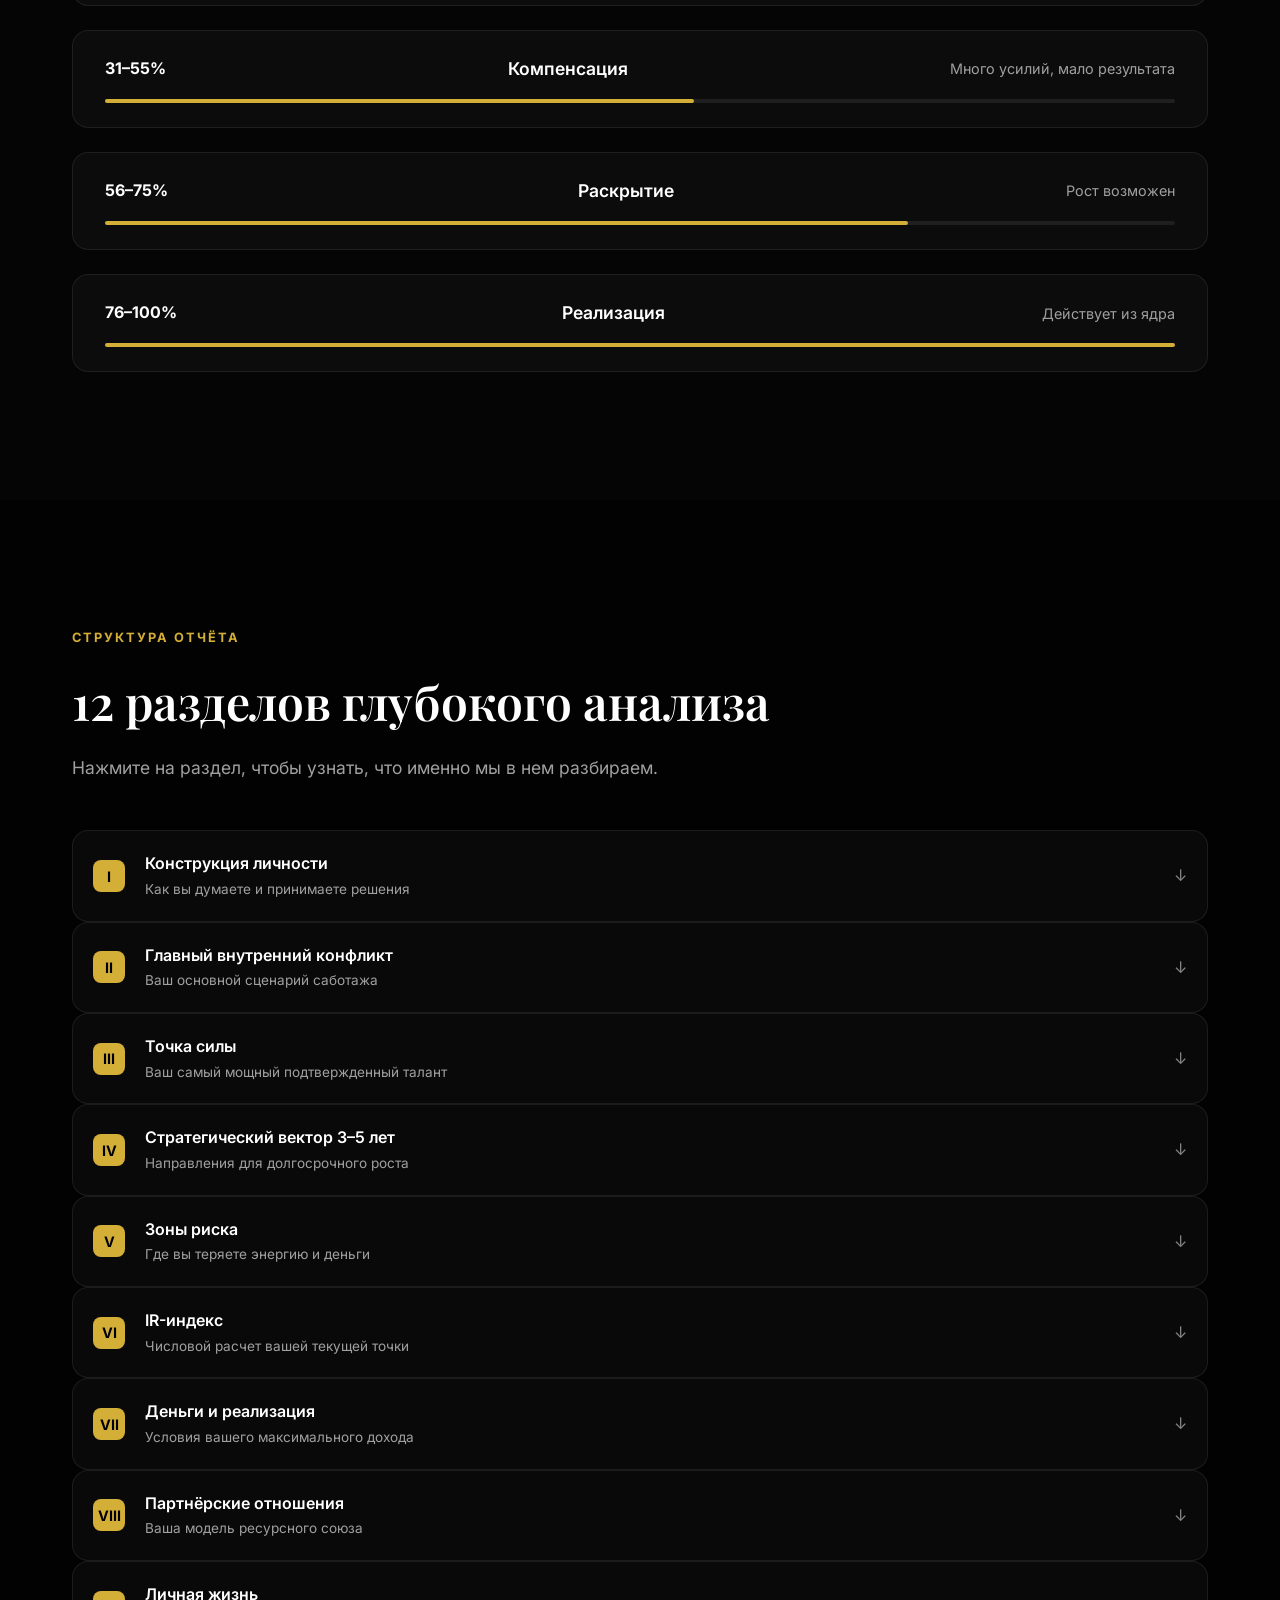
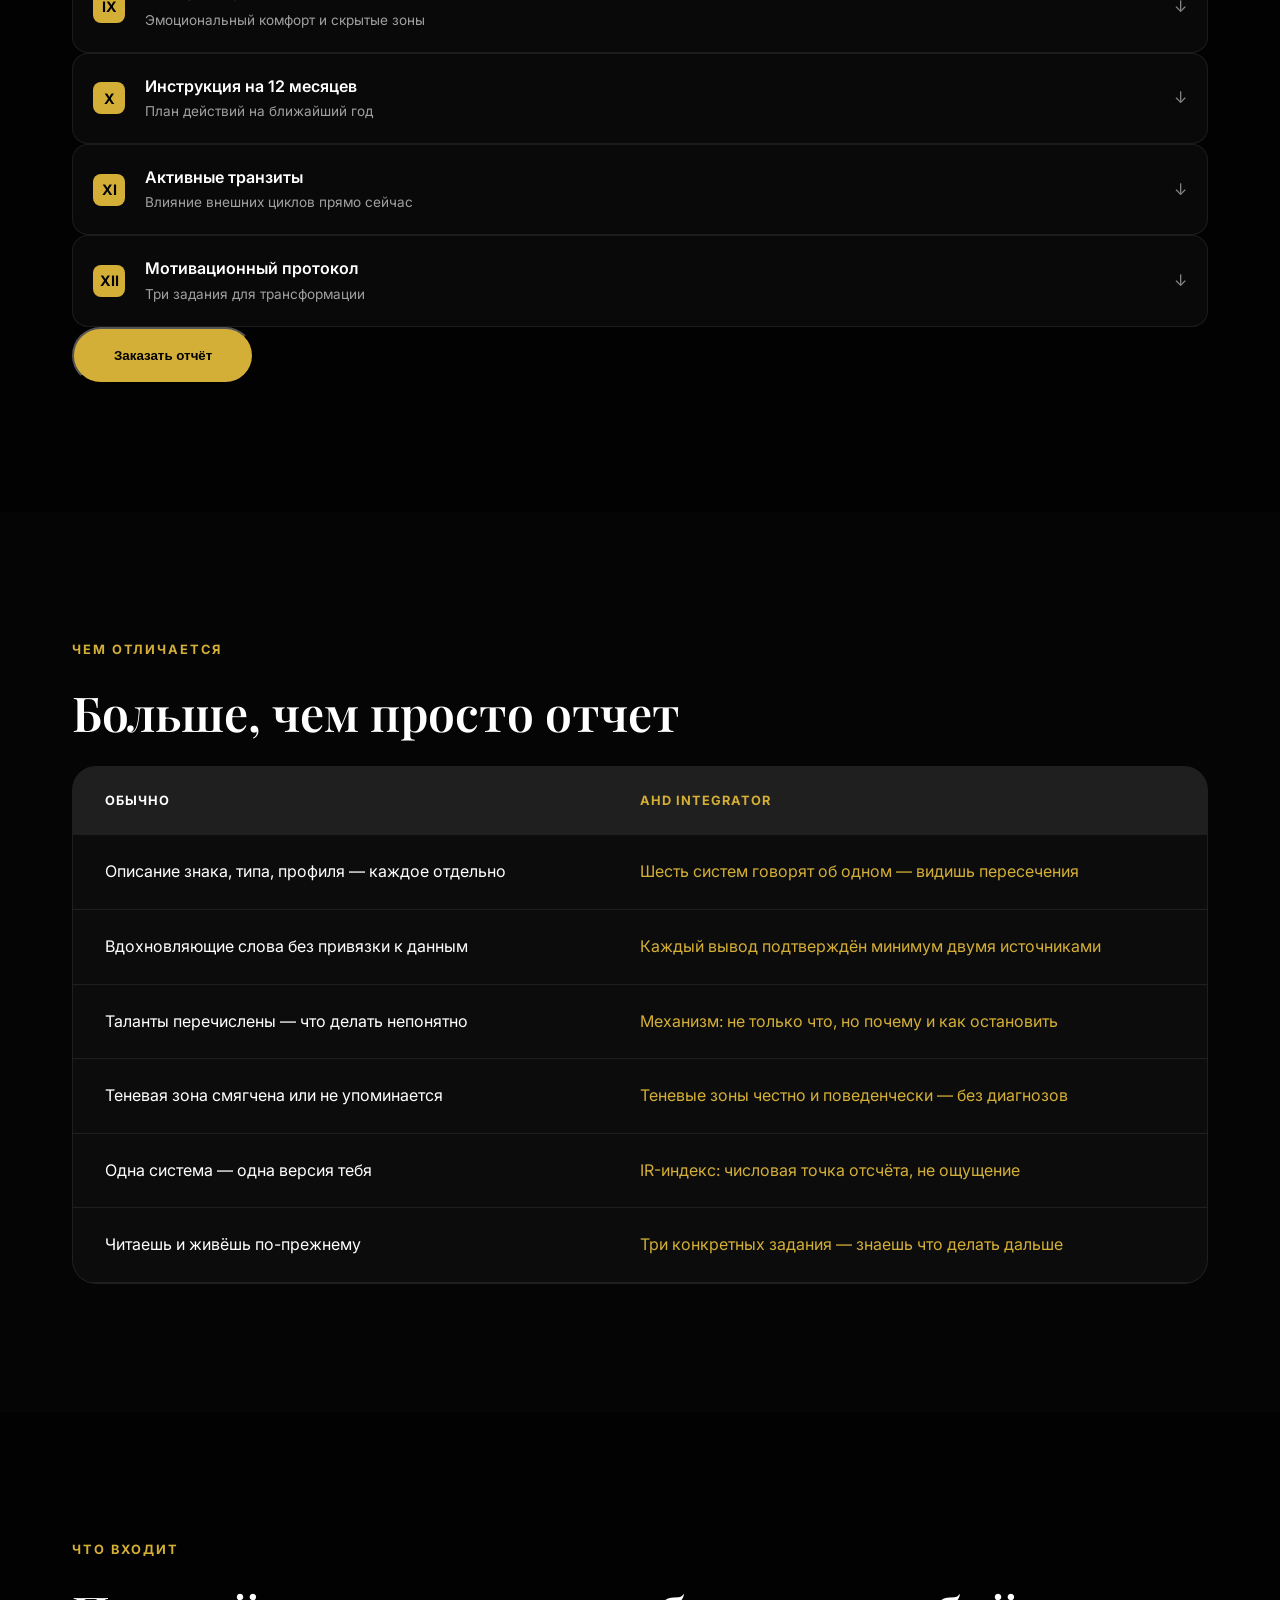
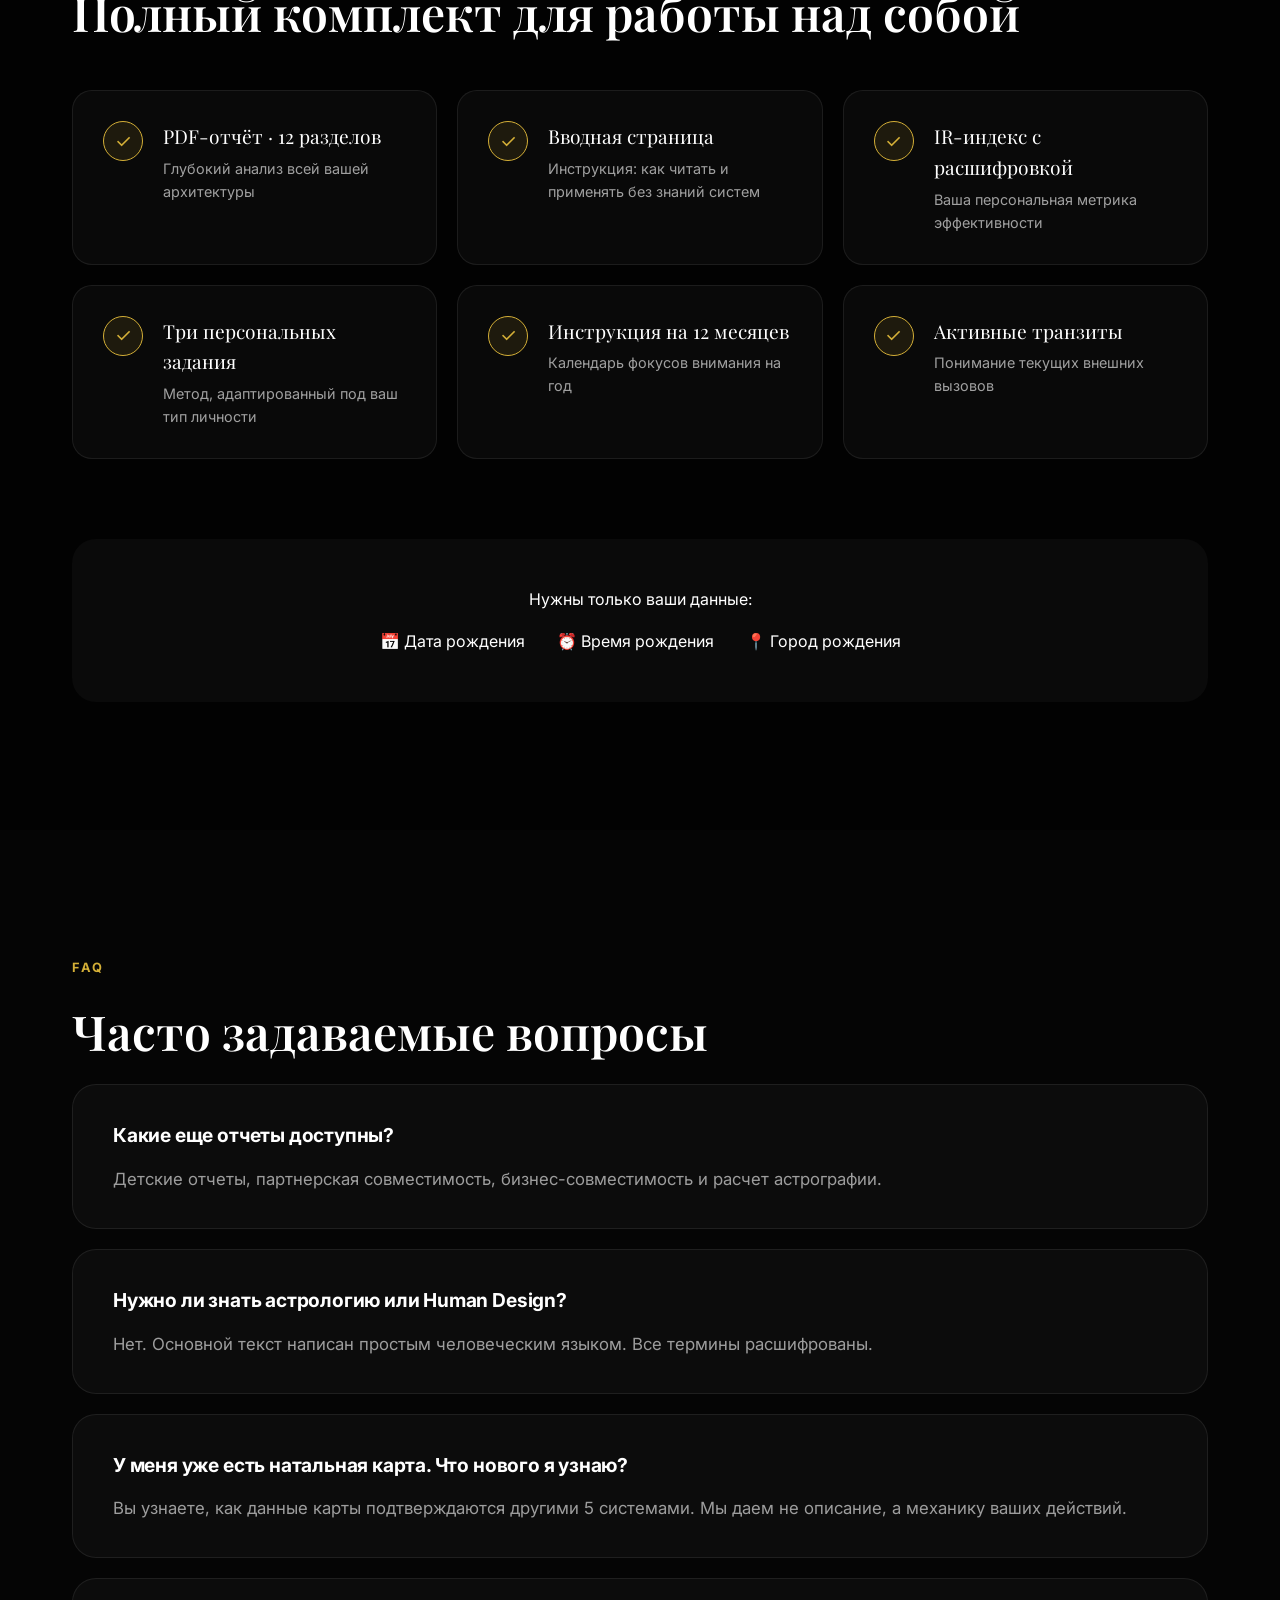
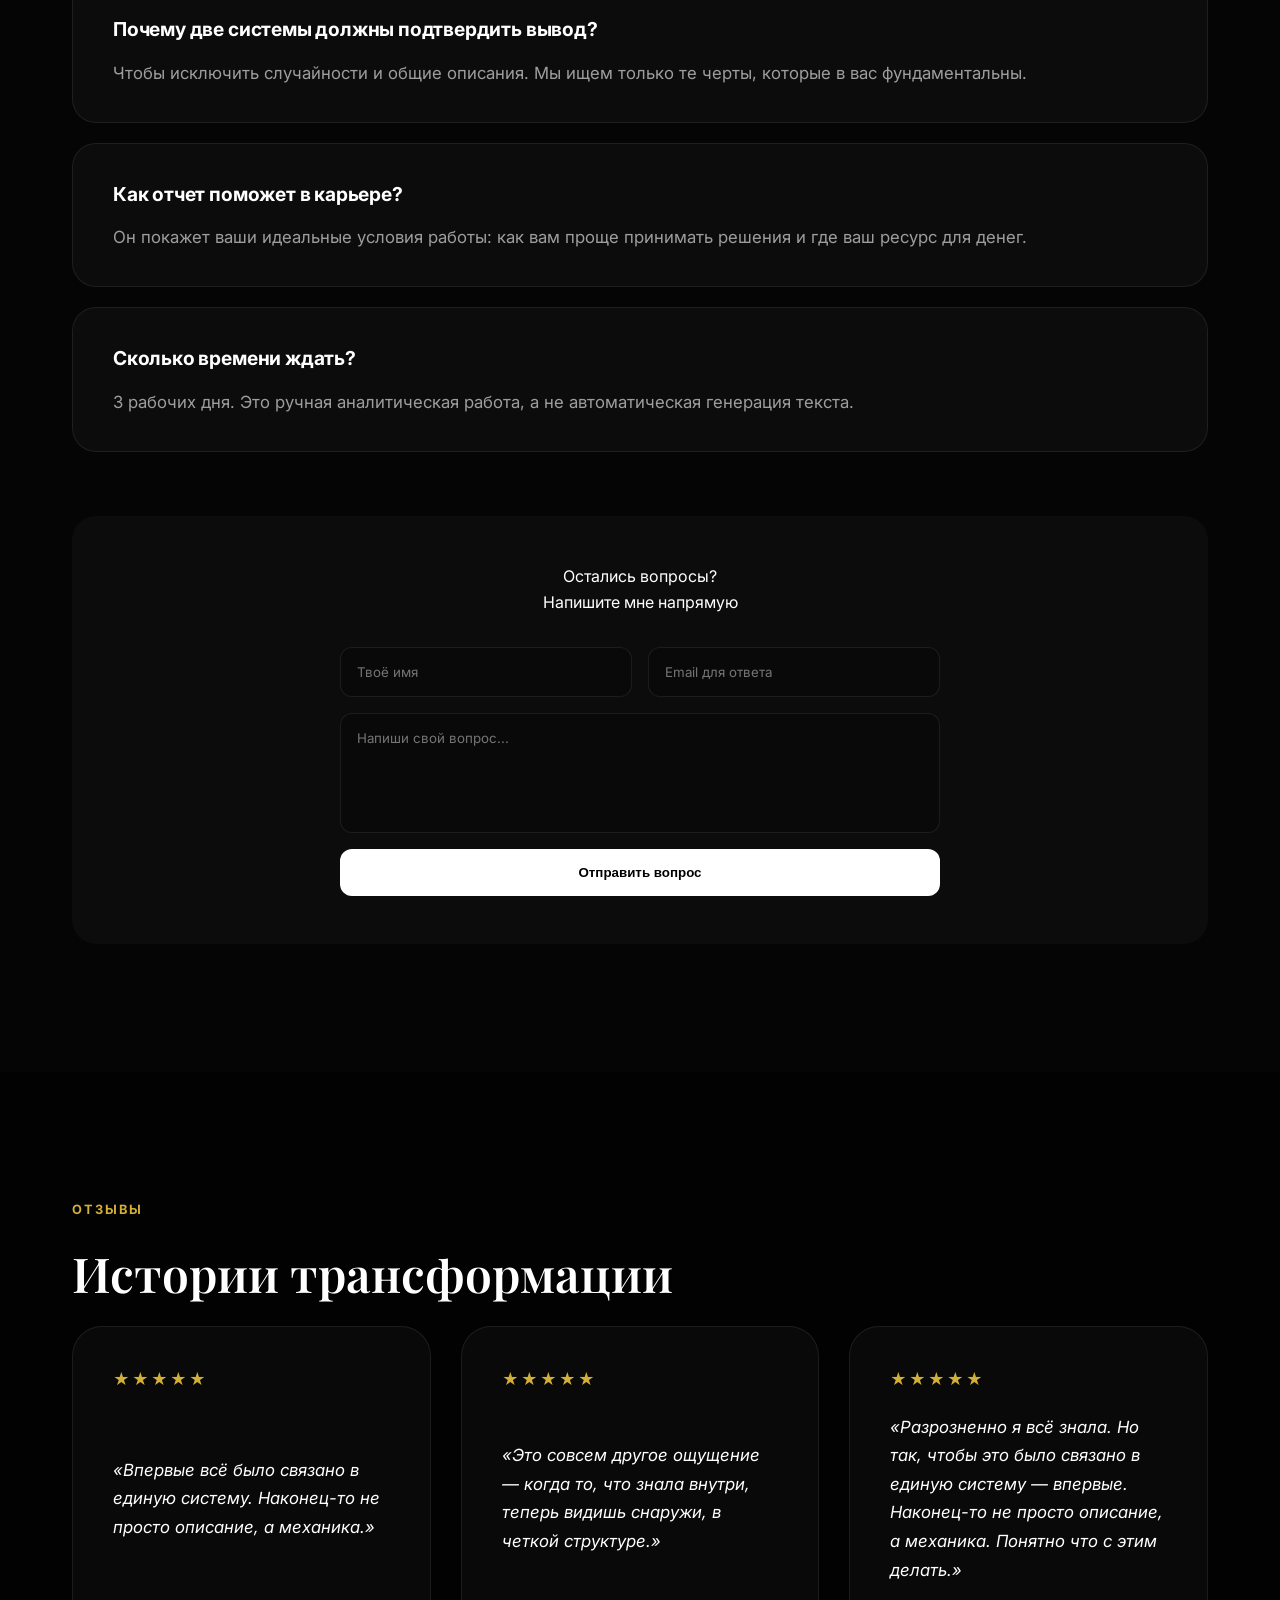
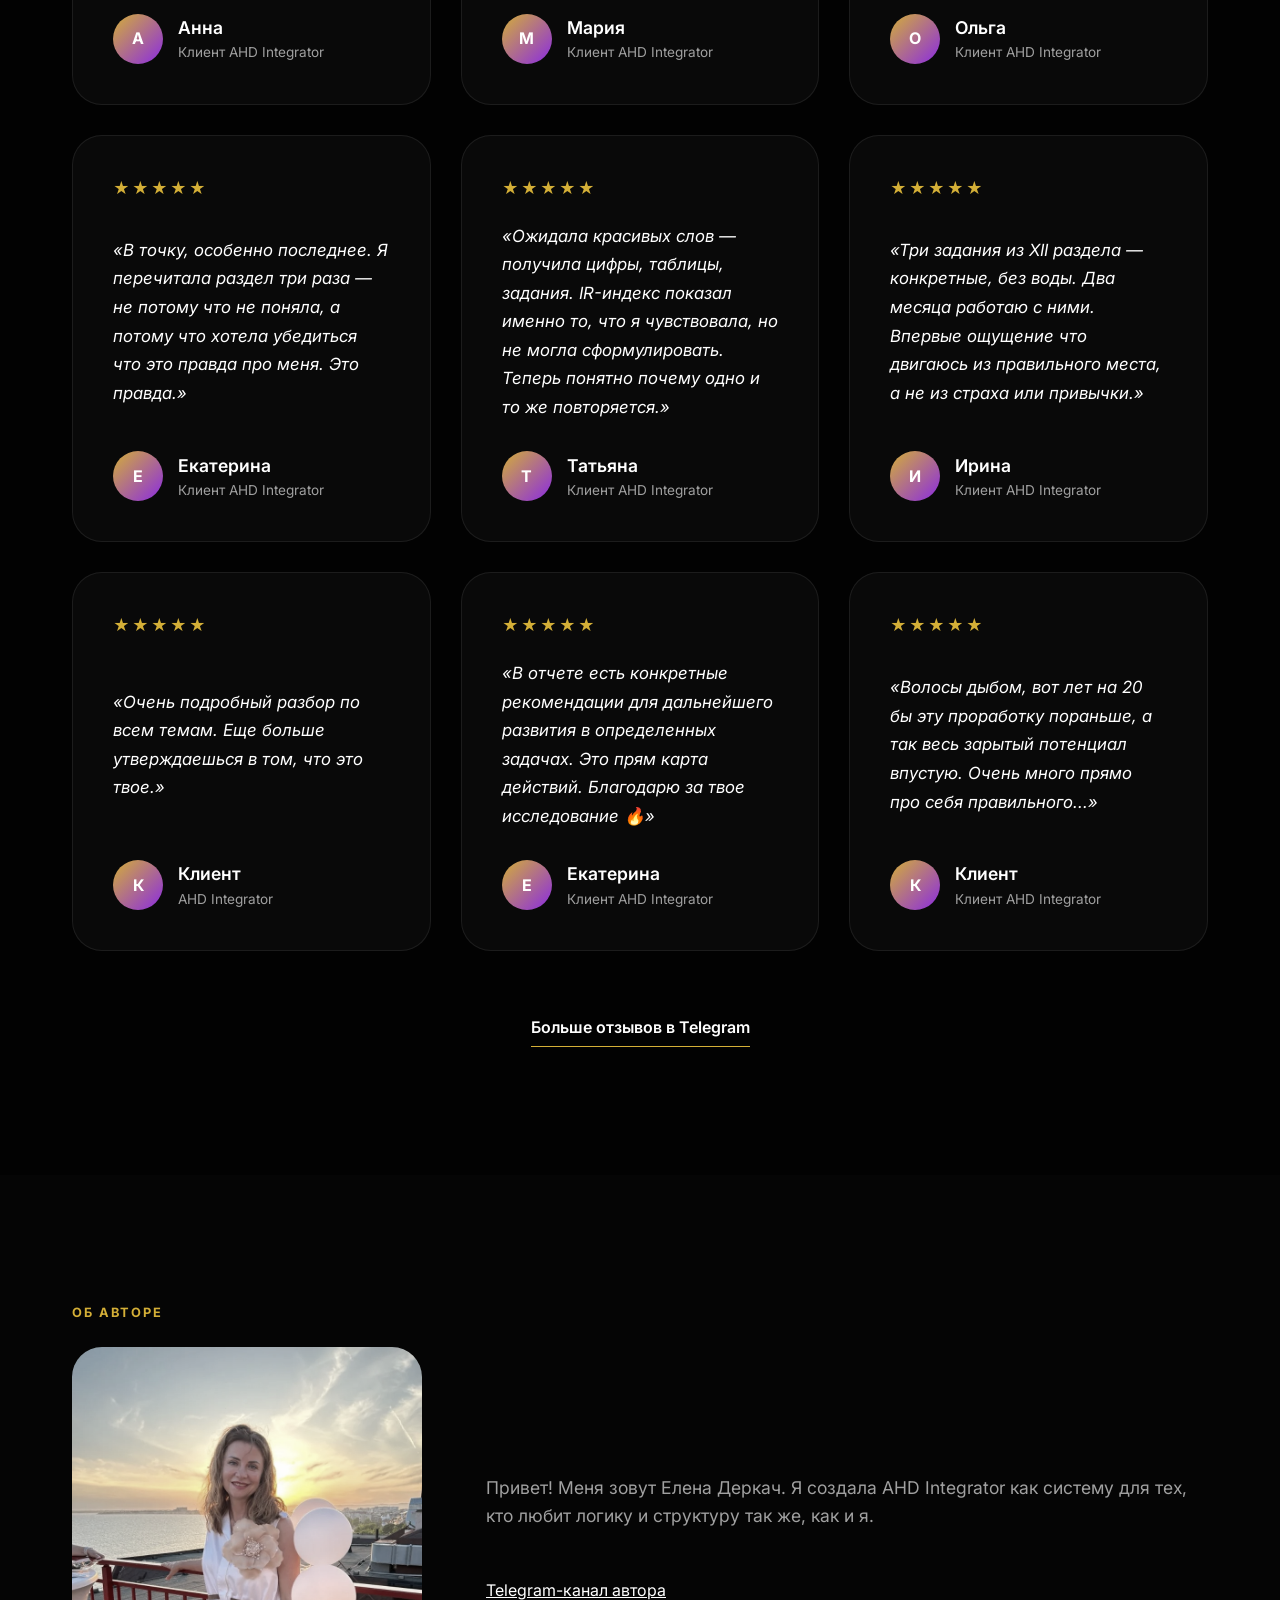
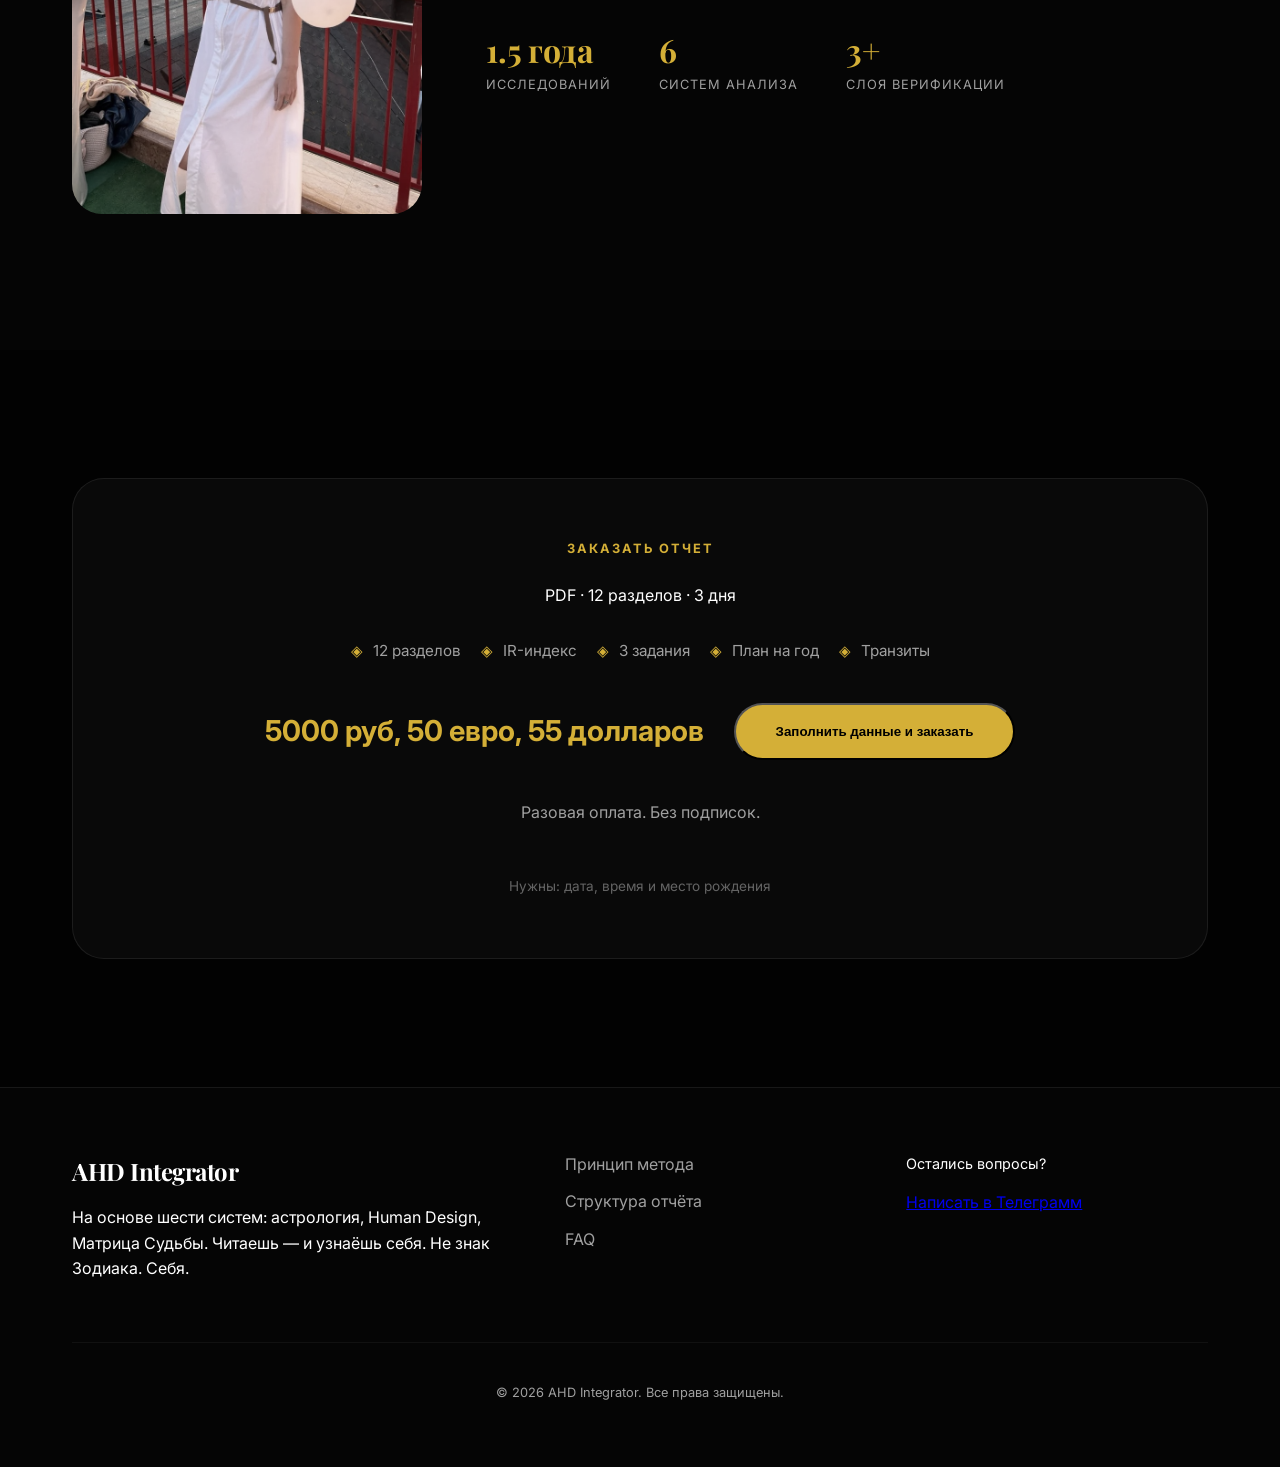
==== commit 00d3111f: "Add files via upload" ====
--- a/index.html
+++ b/index.html
@@ -1,17 +1,97 @@
 <!DOCTYPE html>
 <html lang="ru">
 <head>
+<!-- [TODO: РУЧНОЕ - Вставьте код Яндекс.Метрики / Google Tag Manager (GTM) сюда] -->
 <meta charset="UTF-8">
 <meta name="viewport" content="width=device-width, initial-scale=1.0">
-<title data-t="meta_title">Deep Dive Report — персональный анализ по 6 системам</title>
-<meta name="description" data-t-content="meta_desc" content="Натальная карта, Human Design, Матрица Судьбы. Только то, что подтверждено твоими данными. Расшифровка личности без шаблонов.">
-<link rel="canonical" href="https://delenav1974-hue.github.io/AHD_INTEGRATOR/">
-<meta property="og:title" data-t-content="meta_title" content="Deep Dive Report — персональный анализ по 6 системам">
-<meta property="og:description" data-t-content="meta_desc" content="Натальная карта, Human Design, Матрица Судьбы. Только то, что подтверждено твоими данными.">
-<meta property="og:image" content="report_mockup.jpg">
+<title data-t="meta_title">Разбор личности: астрология, Human Design, Матрица Судьбы | AHD Integrator</title>
+<meta name="description" data-t-content="meta_desc" content="Разбор личности по дате рождения: натальная карта, Human Design и Матрица Судьбы в одном отчёте. Вывод попадает в PDF, только если подтверждён 2+ системами.">
+
+<link rel="canonical" href="https://ahd-integrator.com/">
+<meta name="robots" content="index, follow">
+
+<!-- Open Graph — абсолютный URL картинки обязателен -->
+<meta property="og:type" content="website">
+<meta property="og:url" content="https://ahd-integrator.com/">
+<meta property="og:title" data-t-content="meta_title" content="Разбор личности: астрология, Human Design, Матрица Судьбы">
+<meta property="og:description" data-t-content="meta_desc" content="Персональный отчёт на стыке 6 систем. 12 разделов, IR-индекс, 3 задания. Только подтверждённое ≥2 системами.">
+<meta property="og:image" content="https://ahd-integrator.com/report_mockup.jpg">
+<meta property="og:image:width" content="1024">
+<meta property="og:image:height" content="764">
+
+<!-- Twitter -->
+<meta name="twitter:card" content="summary_large_image">
+<meta name="twitter:title" data-t-content="meta_title" content="Разбор личности: астрология, Human Design, Матрица Судьбы">
+<meta name="twitter:description" data-t-content="meta_desc" content="Персональный отчёт на стыке 6 систем. 12 разделов, IR-индекс, 3 задания.">
+<meta name="twitter:image" content="https://ahd-integrator.com/report_mockup.jpg">
 <link rel="preconnect" href="https://fonts.googleapis.com">
 <link href="https://fonts.googleapis.com/css2?family=Playfair+Display:ital,wght@0,400;0,600;0,700;1,400&family=Inter:wght@300;400;500;600&display=swap" rel="stylesheet">
 <link rel="stylesheet" href="style.css?v=1.28">
+<!-- Schema.org -->
+<script type="application/ld+json">
+{
+  "@context": "https://schema.org",
+  "@graph": [
+    {
+      "@type": "Organization",
+      "@id": "https://ahd-integrator.com/#org",
+      "name": "AHD Integrator",
+      "url": "https://ahd-integrator.com/",
+      "logo": "https://ahd-integrator.com/report_mockup.jpg",
+      "founder": { "@type": "Person", "name": "Елена Деркач" },
+      "sameAs": [
+        "https://t.me/ElenaDerkach",
+        "https://www.instagram.com/ahd_integrator"
+      ]
+    },
+    {
+      "@type": "Product",
+      "name": "AHD Integrator — персональный отчёт по 6 системам",
+      "description": "Персональный PDF-отчёт: натальная карта, Human Design, Матрица Судьбы. В отчёт попадает только то, что подтверждено минимум двумя системами.",
+      "image": "https://ahd-integrator.com/report_mockup.jpg",
+      "brand": { "@type": "Brand", "name": "AHD Integrator" },
+      "offers": {
+        "@type": "Offer",
+        "price": "5000",
+        "priceCurrency": "RUB",
+        "availability": "https://schema.org/InStock",
+        "url": "https://ahd-integrator.com/#order"
+      },
+      "aggregateRating": { "@type": "AggregateRating", "ratingValue": "5", "reviewCount": "9" }
+    },
+    {
+      "@type": "FAQPage",
+      "mainEntity": [
+        {
+          "@type": "Question",
+          "name": "Нужно ли знать астрологию или Human Design?",
+          "acceptedAnswer": { "@type": "Answer", "text": "Нет. Основной текст написан простым человеческим языком. Все термины расшифрованы." }
+        },
+        {
+          "@type": "Question",
+          "name": "У меня уже есть натальная карта. Что нового я узнаю?",
+          "acceptedAnswer": { "@type": "Answer", "text": "Вы узнаете, как данные карты подтверждаются другими 5 системами. Мы даём не описание, а механику ваших действий." }
+        },
+        {
+          "@type": "Question",
+          "name": "Почему две системы должны подтвердить вывод?",
+          "acceptedAnswer": { "@type": "Answer", "text": "Чтобы исключить случайности и общие описания. Мы ищем только те черты, которые в вас фундаментальны." }
+        },
+        {
+          "@type": "Question",
+          "name": "Как отчёт поможет в карьере?",
+          "acceptedAnswer": { "@type": "Answer", "text": "Он покажет ваши идеальные условия работы: как вам проще принимать решения и где ваш ресурс для денег." }
+        },
+        {
+          "@type": "Question",
+          "name": "Сколько времени ждать?",
+          "acceptedAnswer": { "@type": "Answer", "text": "3 рабочих дня. Это ручная аналитическая работа, а не автоматическая генерация текста." }
+        }
+      ]
+    }
+  ]
+}
+</script>
 </head>
 <body>
 
@@ -21,7 +101,7 @@
 <!-- NAV -->
 <nav class="nav">
   <div class="nav-inner">
-    <div class="logo">AHD <span class="logo-dot">·</span> Integrator</div>
+    <div class="logo">AHD Integrator</div>
     <div class="nav-right">
       <div class="nav-socials">
         <a href="https://www.instagram.com/ahd_integrator/" target="_blank" rel="noopener" class="social-link" aria-label="Instagram">
@@ -46,7 +126,7 @@
   <div class="hero-glow glow-1"></div>
   <div class="hero-glow glow-2"></div>
   <div class="container">
-    <h1 class="hero-title reveal" data-t="hero_title">Персональный отчёт о твоей <br><em>внутренней архитектуре.</em></h1>
+    <h1 class="hero-title reveal" data-t="hero_title">Персональный отчёт о твоей архитектуре — астрология, Human Design, Матрица Судьбы</h1>
     <p class="hero-sub reveal" data-t="hero_sub">На основе шести систем: астрология, Human Design, Матрица Судьбы. Читаешь — и узнаёшь себя. Не знак Зодиака. Себя.</p>
     <div class="hero-cta reveal">
       <button class="btn-primary open-order" data-t="hero_tg">Заказать отчет</button>
@@ -89,7 +169,10 @@
     <div class="report-sample reveal">
       <div class="sample-grid">
         <div class="sample-image">
-          <img src="report_mockup.jpg" alt="Deep Dive Report Preview">
+          <picture>
+            <source srcset="https://ahd-integrator.com/report_mockup.webp" type="image/webp">
+            <img src="https://ahd-integrator.com/report_mockup.jpg" alt="Пример PDF-отчёта AHD Integrator" loading="lazy" fetchpriority="high">
+          </picture>
         </div>
         <div class="sample-info">
           <div class="sample-header">
@@ -741,7 +824,7 @@
     </div>
 
     <div class="reviews-cta reveal">
-      <a href="https://t.me/Delenava" target="_blank" rel="noopener" class="btn-reviews-more" data-t="rev_more">
+      <a href="https://t.me/ElenaDerkach" target="_blank" rel="noopener" class="btn-reviews-more" data-t="rev_more">
         <svg width="18" height="18" viewBox="0 0 24 24" fill="none" stroke="currentColor" stroke-width="1.8" stroke-linecap="round" stroke-linejoin="round"><line x1="22" y1="2" x2="11" y2="13"/><polygon points="22 2 15 22 11 13 2 9 22 2"/></svg>
         Читать все отзывы в Telegram
       </a>
@@ -753,12 +836,20 @@
 <section class="section" id="author">
   <div class="container">
     <div class="section-tag reveal" data-t="auth_tag">Об авторе</div>
-    <div class="author-block reveal">
+    <div class="author-block reveal" itemscope itemtype="https://schema.org/Person">
+      <meta itemprop="name" content="Елена Деркач">
       <div class="author-avatar">
-        <img src="author.jpg" alt="Елена Деркач" onerror="this.style.display='none';this.parentNode.textContent='A'">
+        <picture>
+          <source srcset="author.webp" type="image/webp">
+          <img src="author.jpg" alt="Елена Деркач" itemprop="image" loading="lazy" onerror="this.style.display='none';this.parentNode.textContent='A'">
+        </picture>
       </div>
       <div class="author-info">
-        <div class="author-text" data-t="auth_text">Привет! Меня зовут Елена Деркач. Я не астролог. Я не нумеролог — и никогда не планировала делать что-то связанное с картами. Я человек из бизнеса. Живу из головы, из структуры, из логики.<br><br>Полтора года я изучала, как разные системы описывают одного человека: где сходятся, где противоречат, как выстроить иерархию. Параллельно изучала психологические модели с доказательной базой — SDT, схемы Янга, теорию привязанности. В итоге получилась архитектура, где каждый вывод верифицируется минимум тремя независимыми источниками.<br><br>Проект собрала за полгода и каждый день продолжаю улучшать и дорабатывать его. Я всё ещё живу из головы. Именно поэтому этой системе можно доверять.</div>
+        <div class="author-text" data-t="auth_text" itemprop="description">Привет! Меня зовут Елена Деркач. Я не астролог. Я не нумеролог — и никогда не планировала делать что-то связанное с картами. Я человек из бизнеса. Живу из головы, из структуры, из логики.<br><br>Полтора года я изучала, как разные системы описывают одного человека: где сходятся, где противоречат, как выстроить иерархию. Параллельно изучала психологические модели с доказательной базой — SDT, схемы Янга, теорию привязанности. В итоге получилась архитектура, где каждый вывод верифицируется минимум тремя независимыми источниками.<br><br>Проект собрала за полгода и каждый день продолжаю улучшать и дорабатывать его. Я всё ещё живу из головы. Именно поэтому этой системе можно доверять.</div>
+        <div style="margin-top: 15px; margin-bottom: 20px;">
+          <a href="https://t.me/ElenaDerkach" target="_blank" itemprop="sameAs" class="social-link" style="text-decoration: underline; color: var(--accent);">Telegram-канал автора</a>
+          <!-- [TODO: ДОБАВИТЬ ССЫЛКУ НА LINKEDIN ИЛИ ДРУГОЙ ПРОФИЛЬ ДЛЯ E-E-A-T (если есть)] -->
+        </div>
         <div class="author-stats">
           <div class="stat-item">
             <div class="stat-num" data-t="stat1_num">1.5 года</div>
@@ -808,7 +899,7 @@
   <div class="container">
     <div class="footer-grid">
       <div class="footer-info">
-        <div class="logo">AHD <span>Integrator</span></div>
+        <div class="logo">AHD Integrator</div>
         <p data-t="hero_sub">На базе шести систем: астрология, Human Design, Матрица Судьбы. Ты читаешь — и узнаешь себя. Не знак зодиака. Себя.</p>
       </div>
       <div class="footer-links">
@@ -818,11 +909,11 @@
       </div>
       <div class="footer-social">
         <p data-t="trust_note">Остались вопросы?</p>
-        <a href="https://t.me/Delenava" class="btn-outline" data-t="foot_tg">Написать в Телеграмм</a>
+        <a href="https://t.me/ElenaDerkach" class="btn-outline" data-t="foot_tg">Написать в Телеграмм</a>
       </div>
     </div>
     <div class="footer-bottom">
-      <p data-t="foot_copy">© 2026 Deep Dive Report. Все права защищены.</p>
+      <p data-t="foot_copy">© 2026 AHD Integrator. Все права защищены.</p>
     </div>
   </div>
 </footer>
@@ -835,7 +926,8 @@
     <div class="modal-header">
       <h3 data-t="form_title">Оформление заказа</h3>
     </div>
-    <form class="order-form" id="mainOrderForm">
+    <form class="order-form" id="mainOrderForm" action="https://formspree.io/f/mwvdybkn" method="POST">
+      <input type="hidden" name="_subject" value="Новая заявка на отчёт AHD">
       <div class="form-group">
         <label data-t="form_name">Ваше имя</label>
         <input type="text" name="name" required placeholder="Елена">
--- a/style.css
+++ b/style.css
@@ -26,6 +26,7 @@
 
 html {
   scroll-behavior: smooth;
+  overflow-x: hidden;
 }
 
 body {
@@ -1520,3 +1521,14 @@
     padding: 0 10px;
   }
 }
+
+@media (max-width: 480px) {
+  .btn-pay, .btn-primary, .btn-order {
+    padding: 15px 20px !important;
+    font-size: 0.95rem !important;
+    width: 100% !important;
+    max-width: 100% !important;
+    box-sizing: border-box;
+    white-space: normal;
+  }
+}
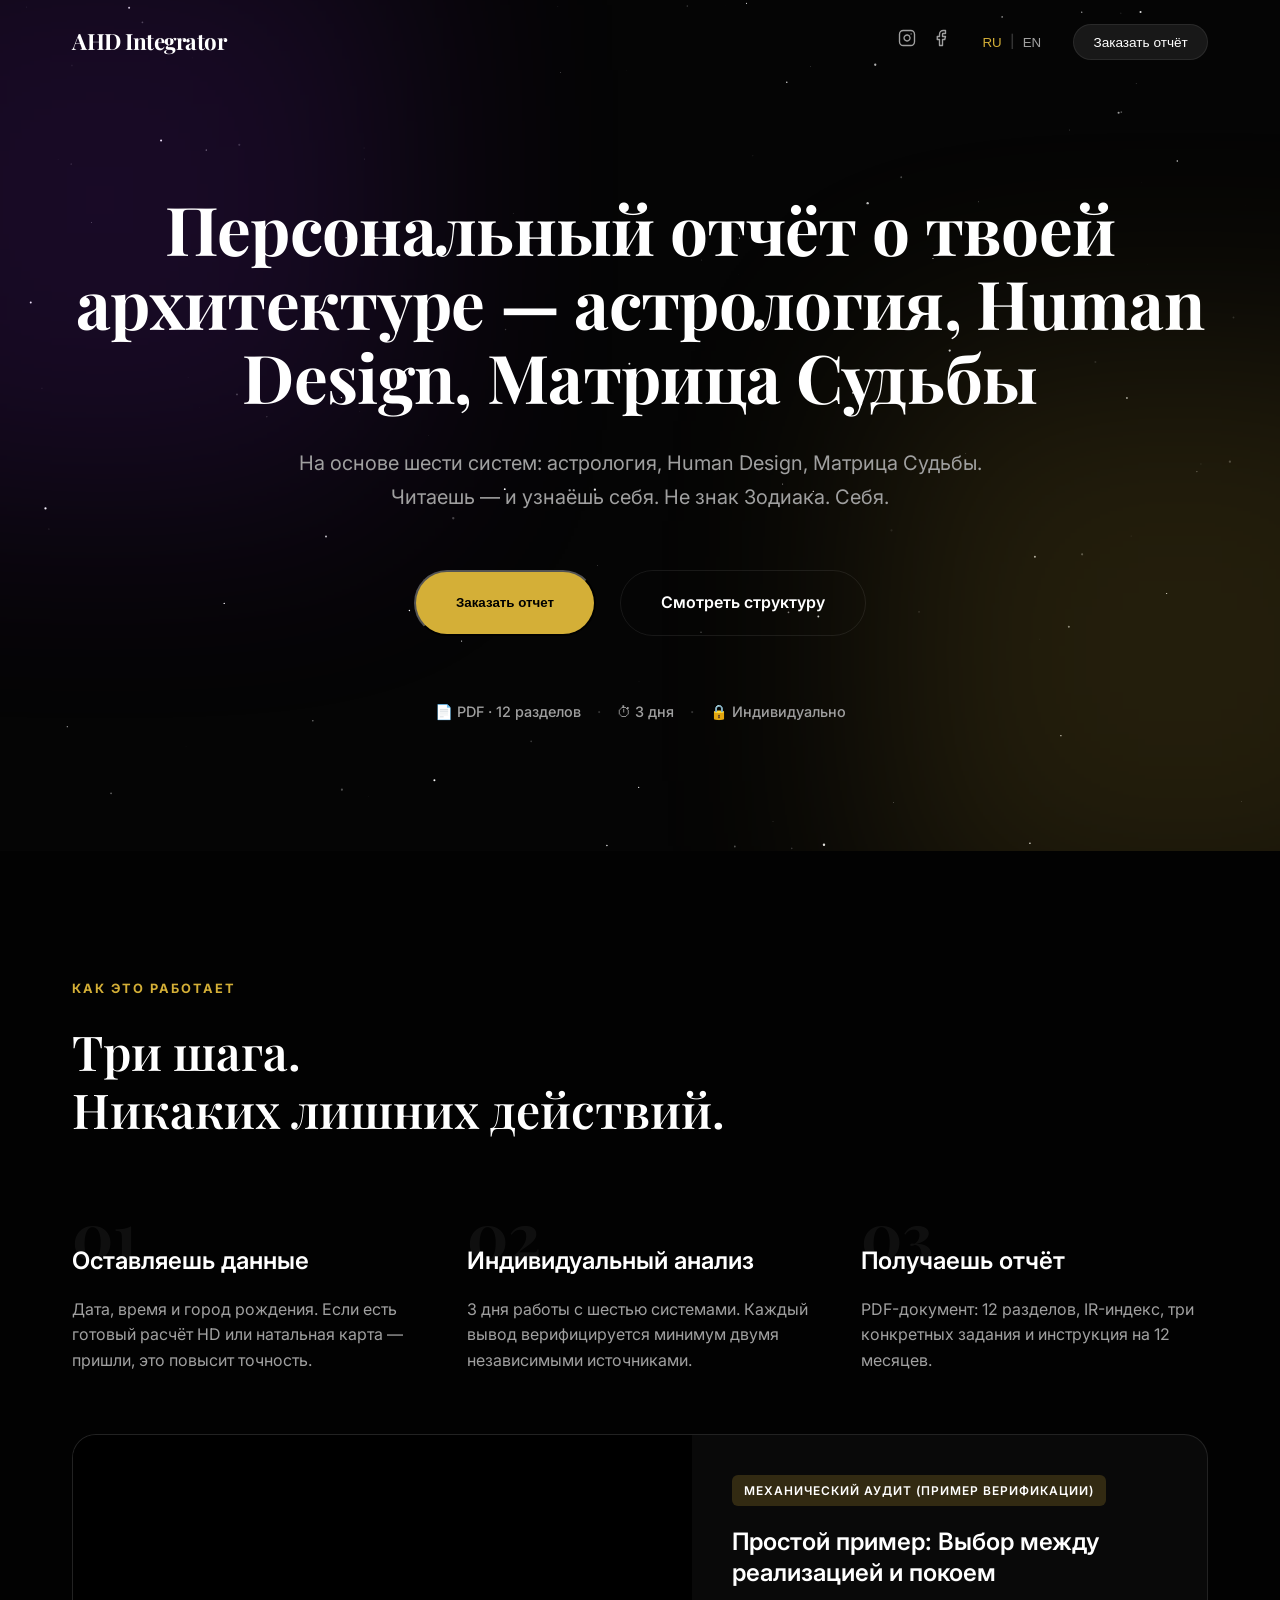
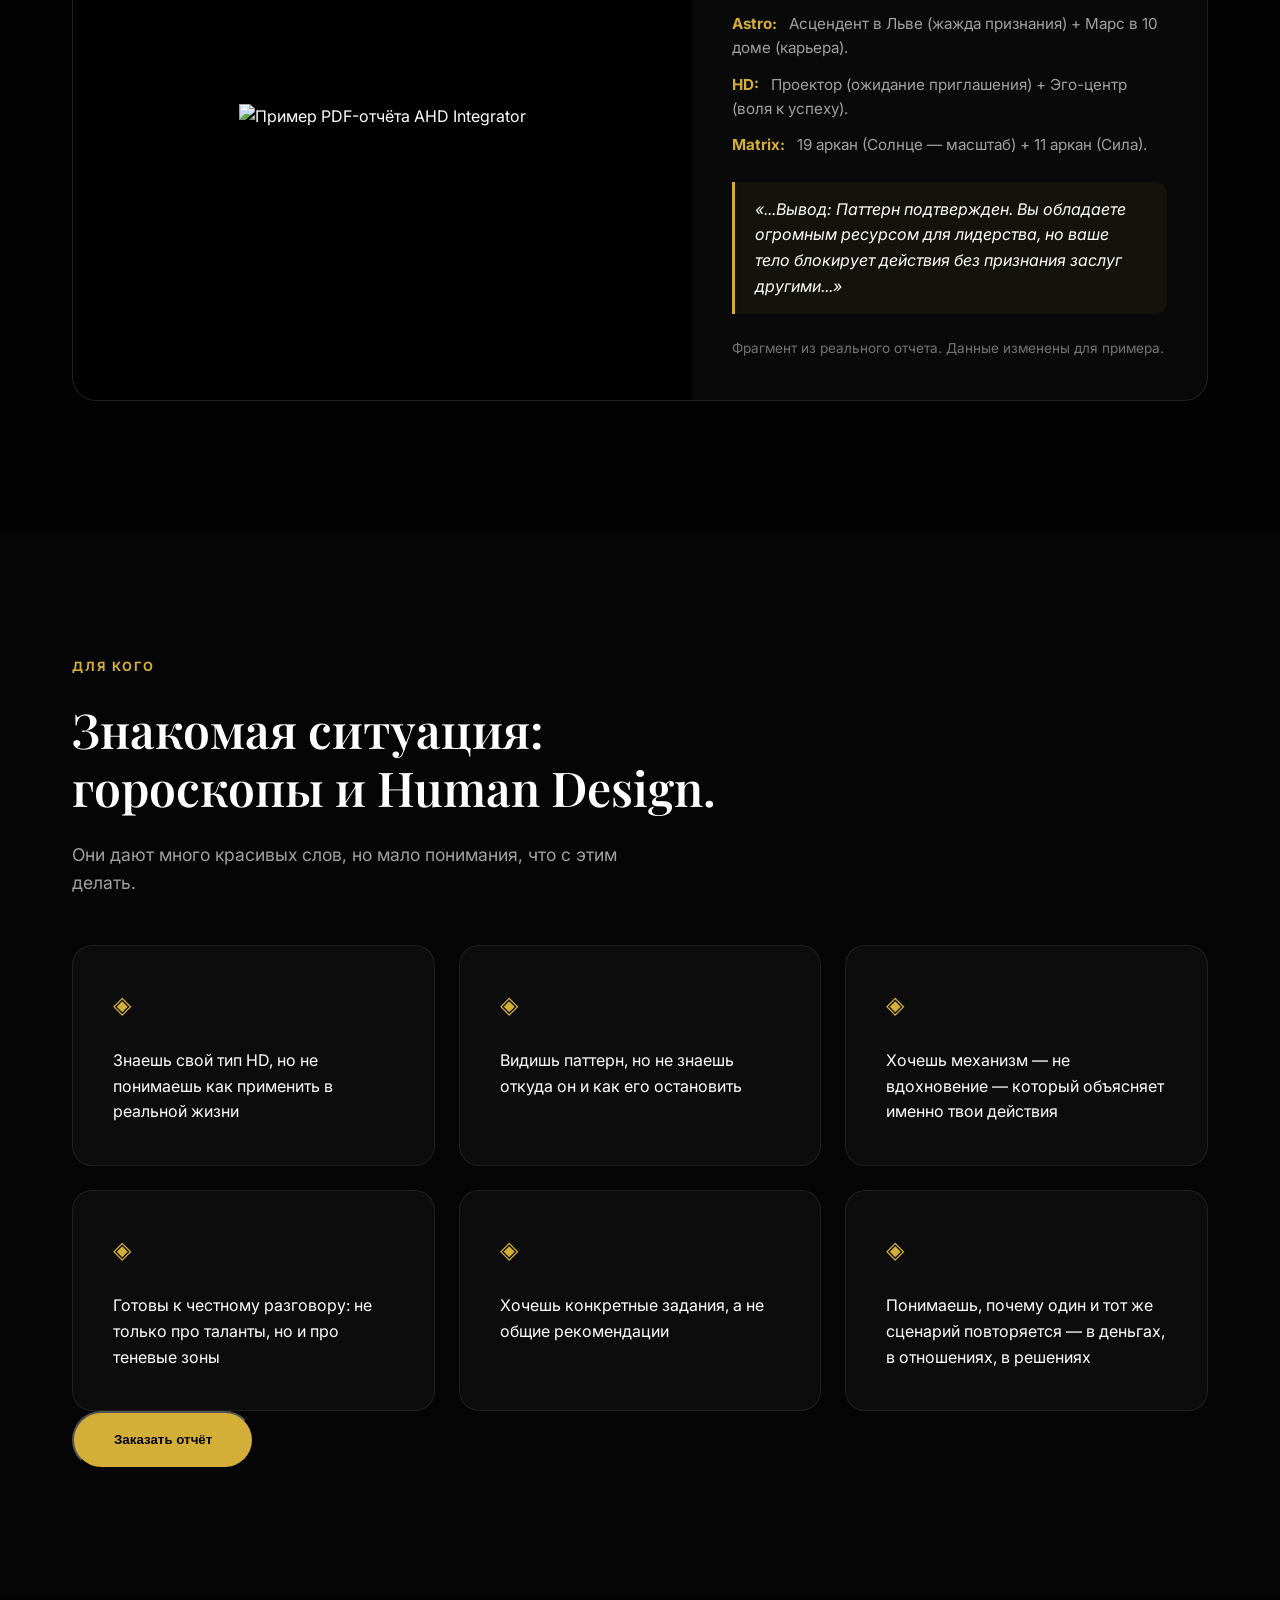
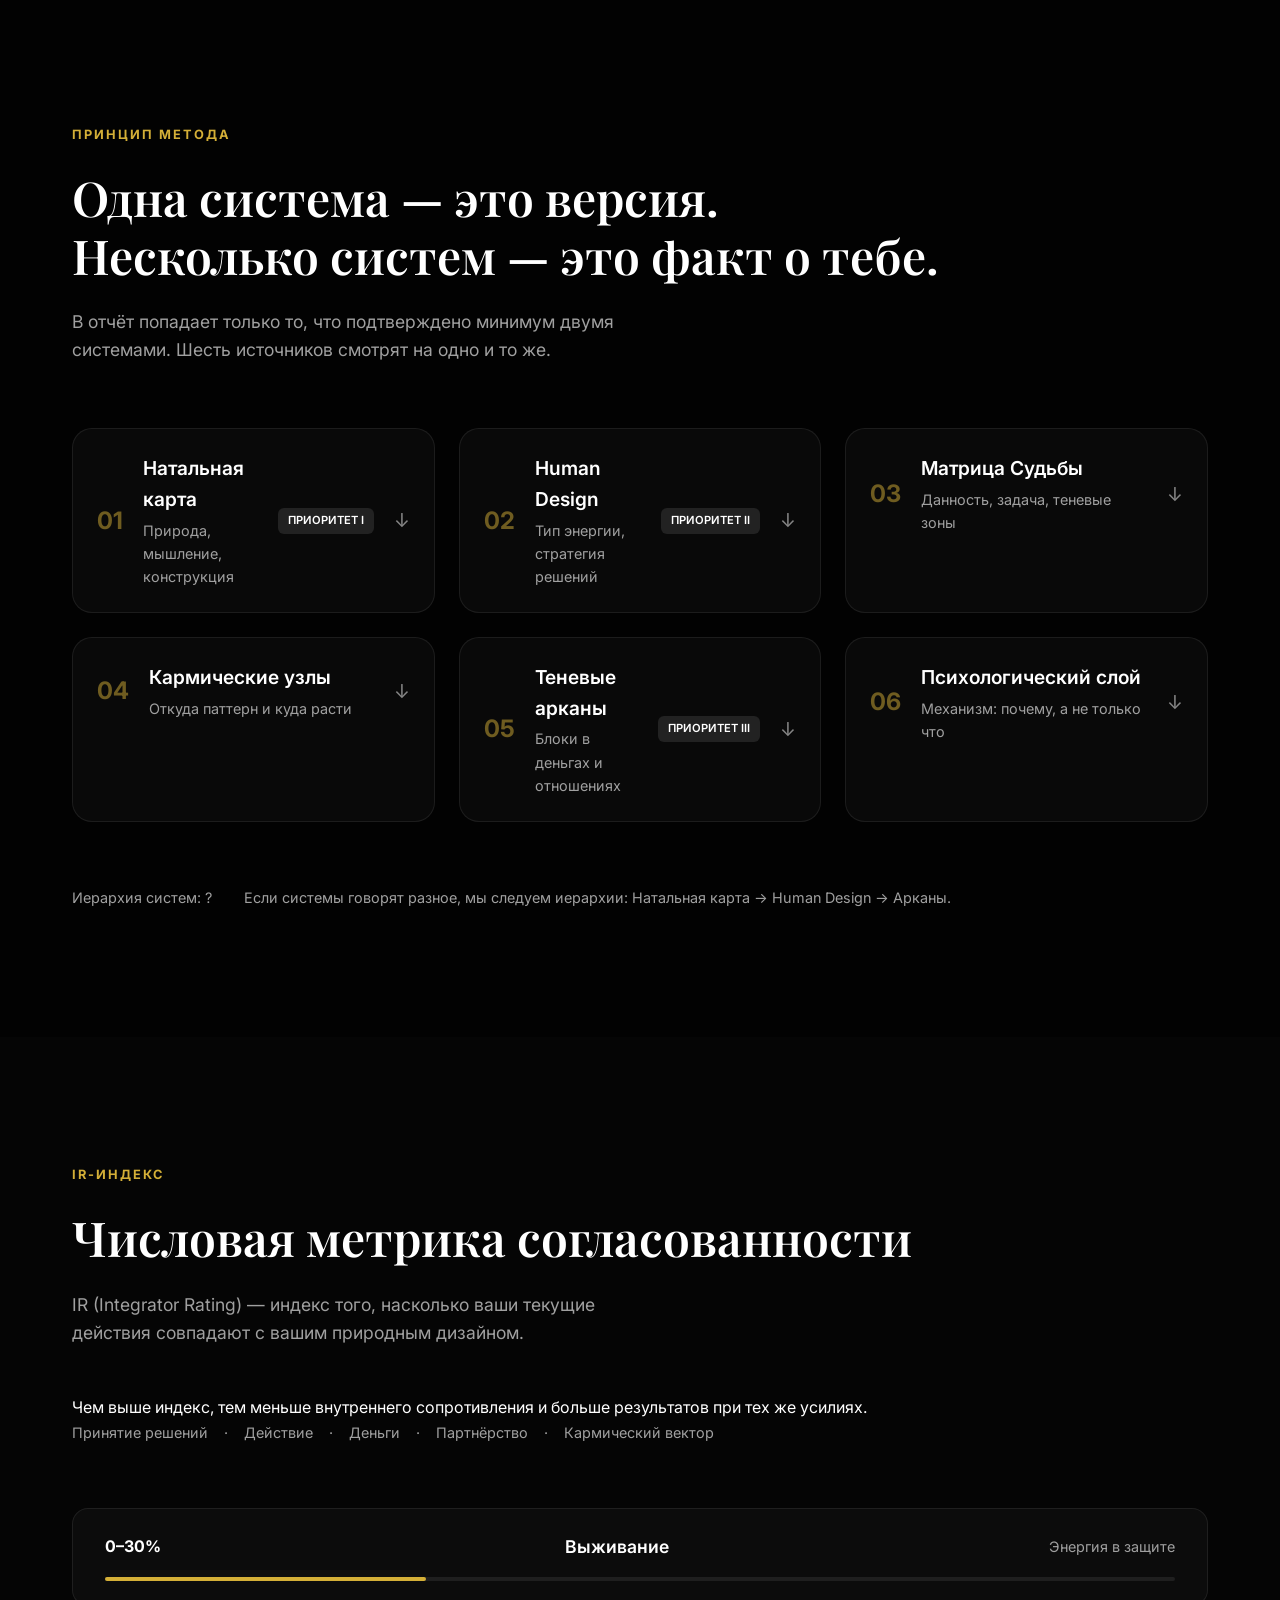
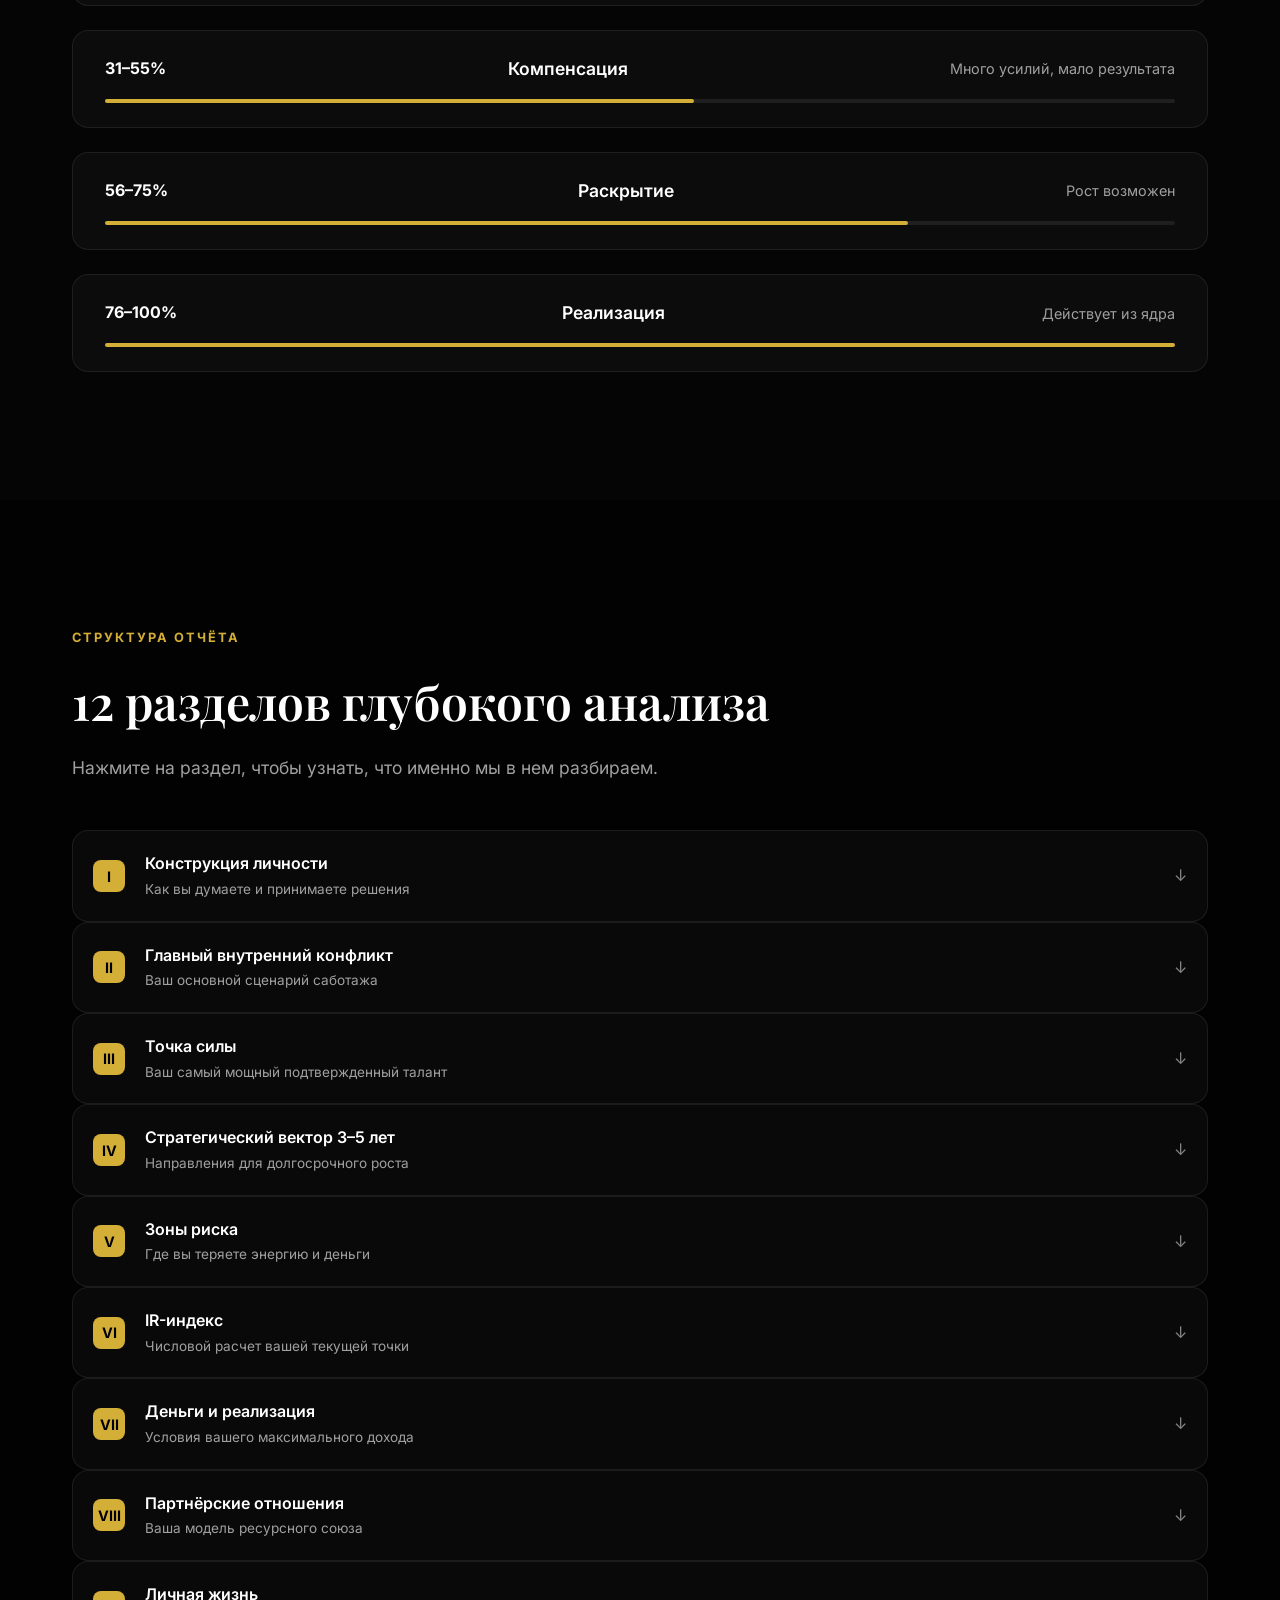
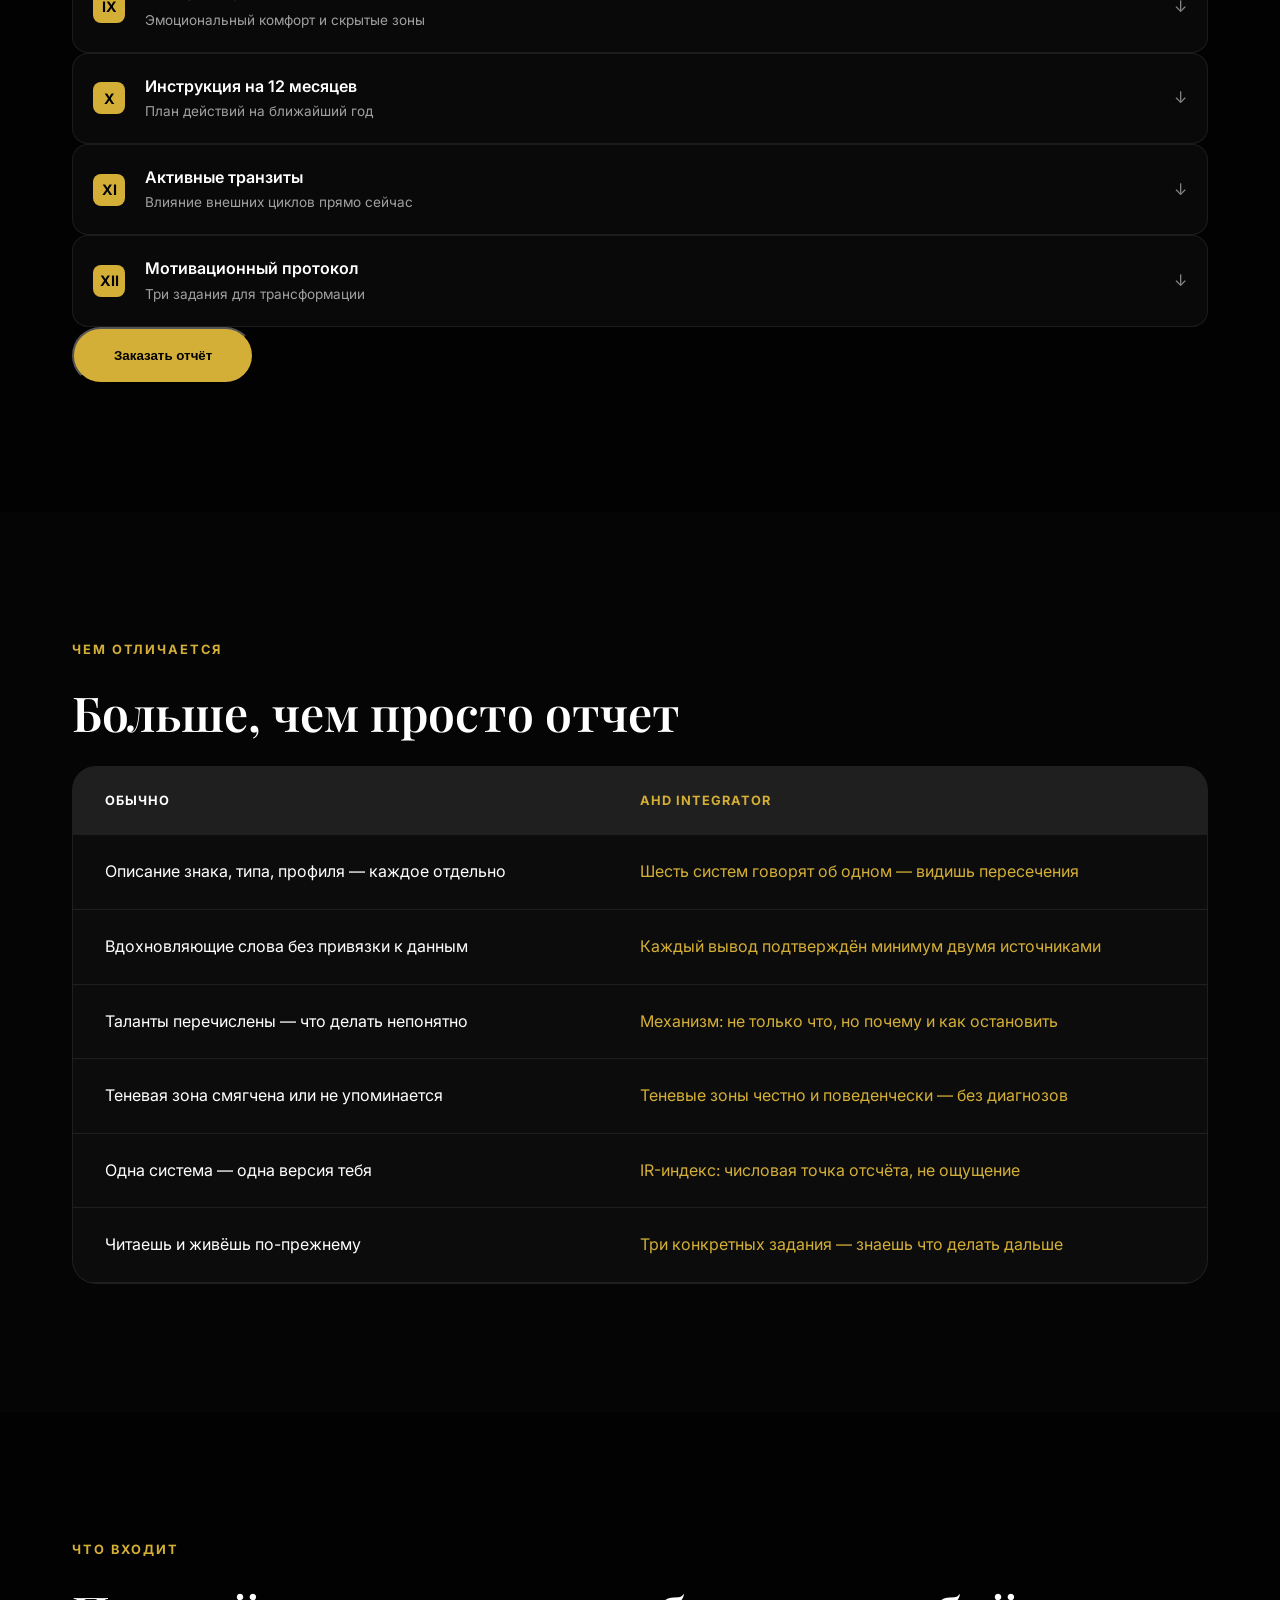
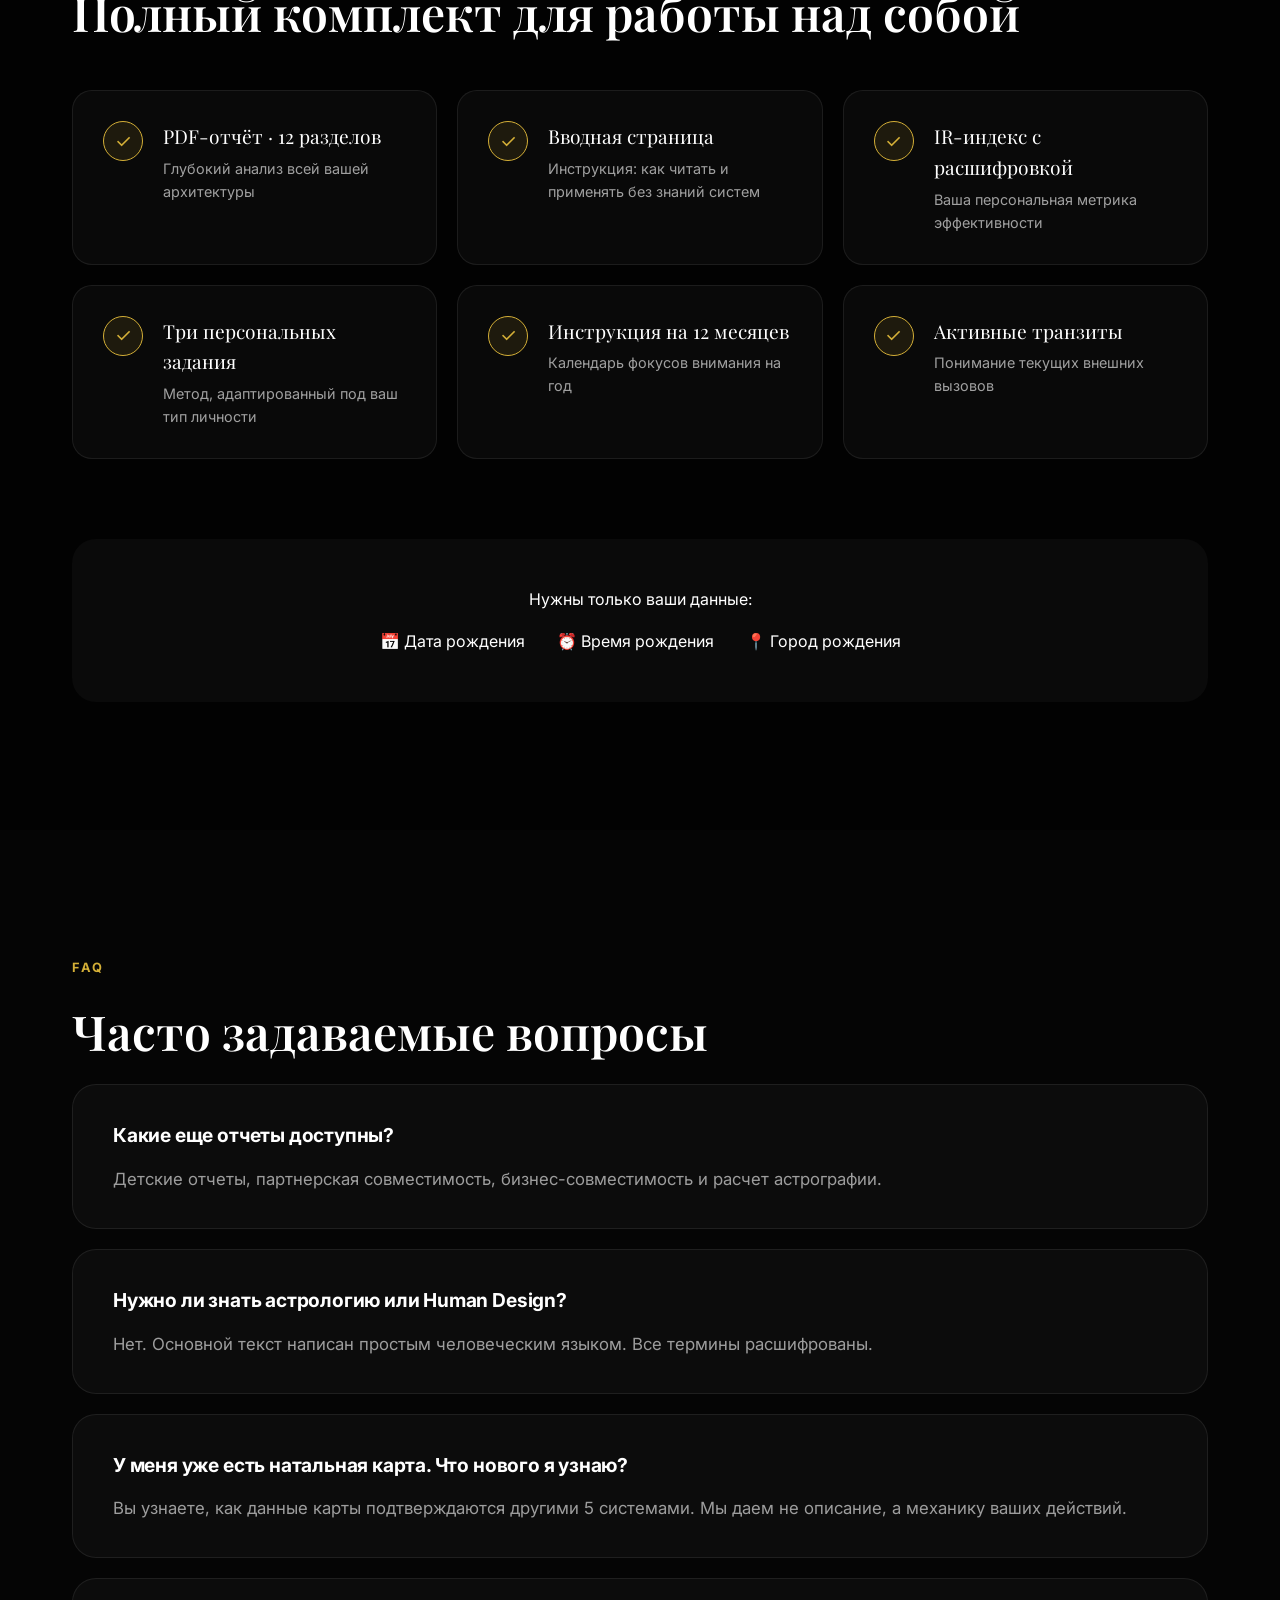
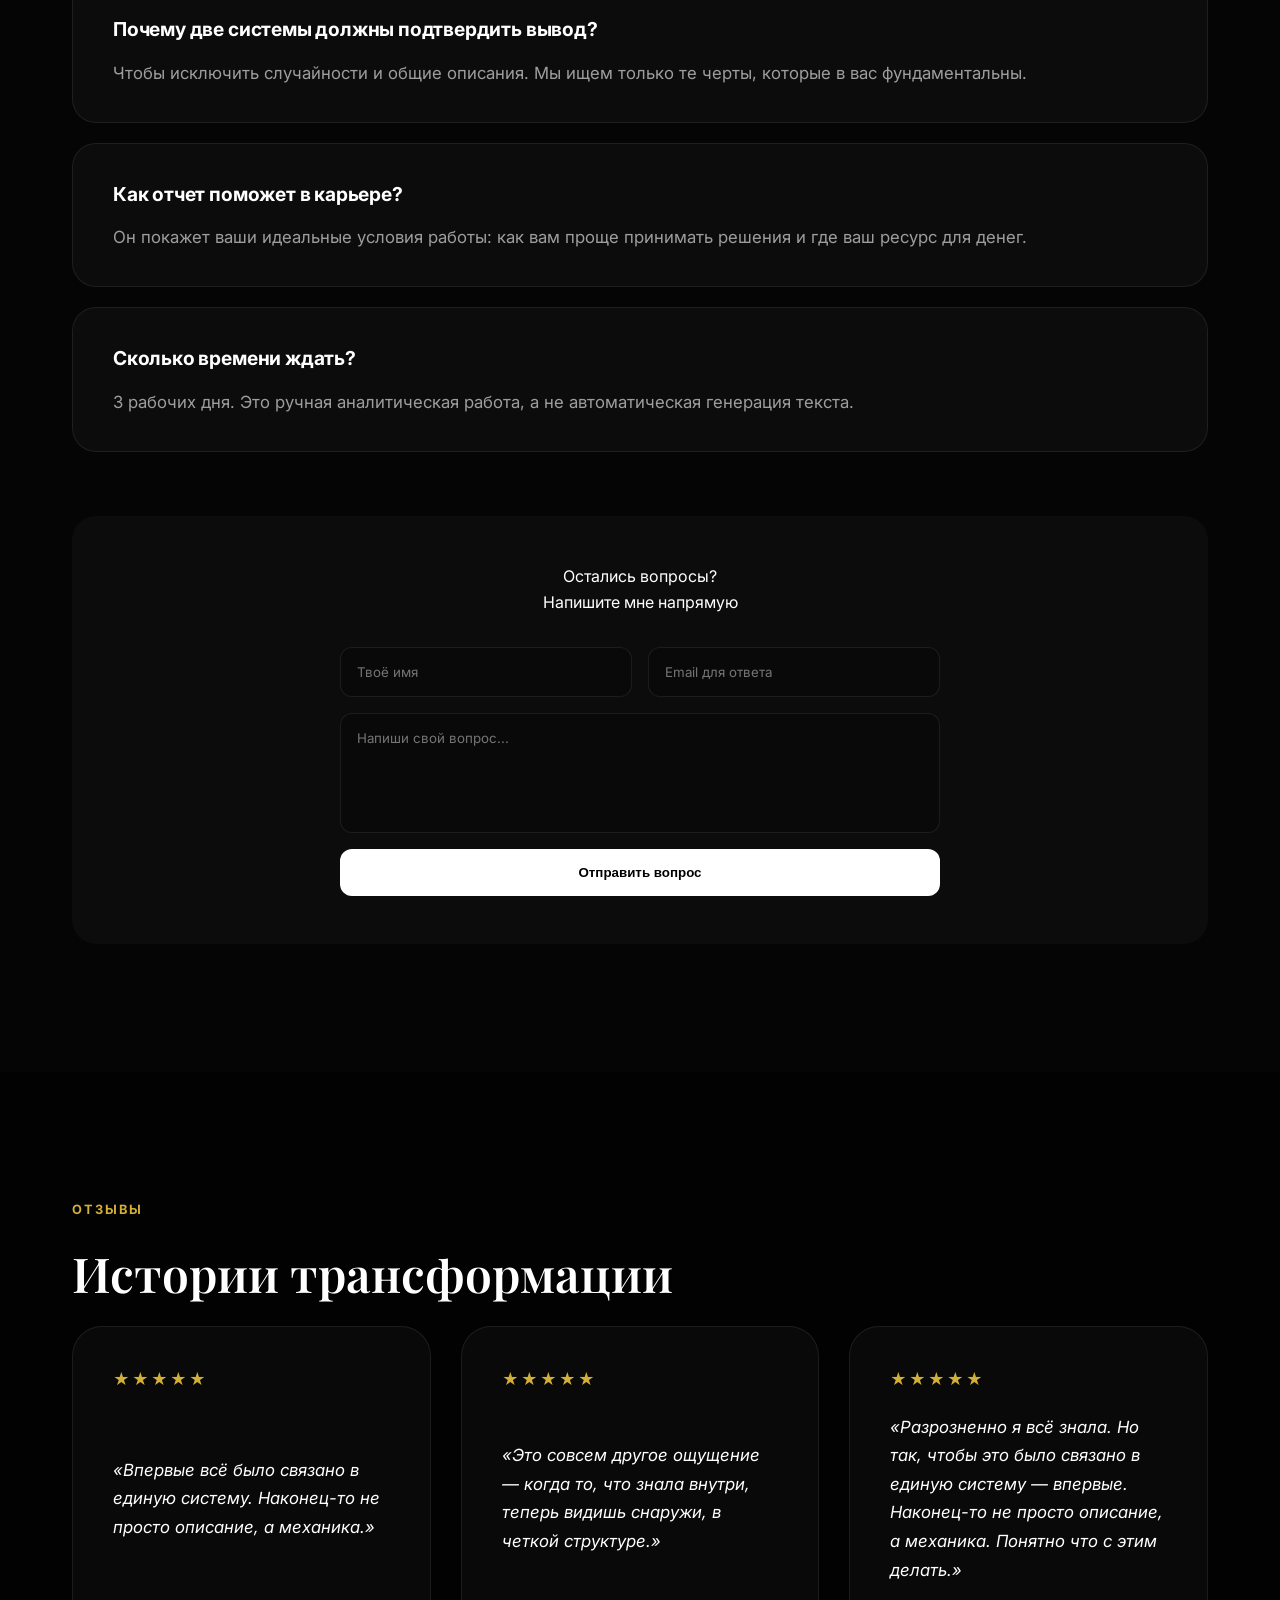
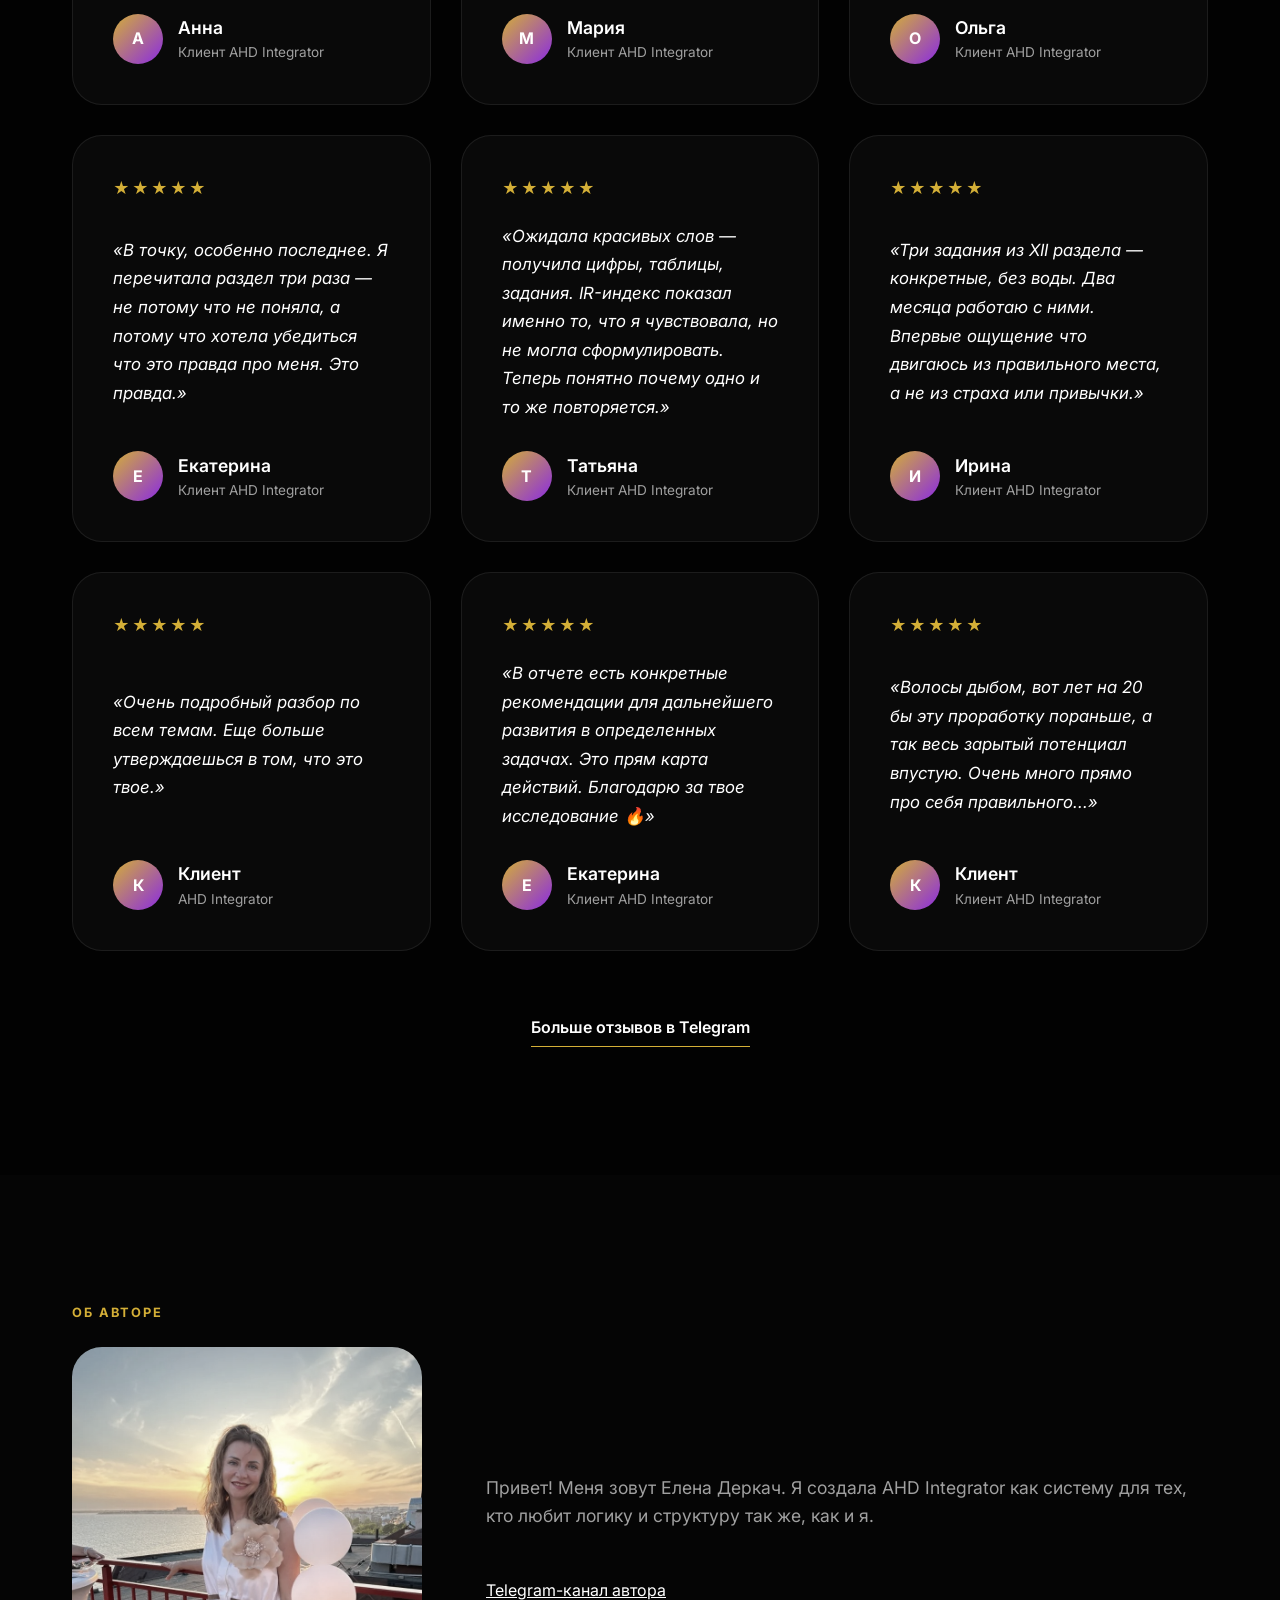
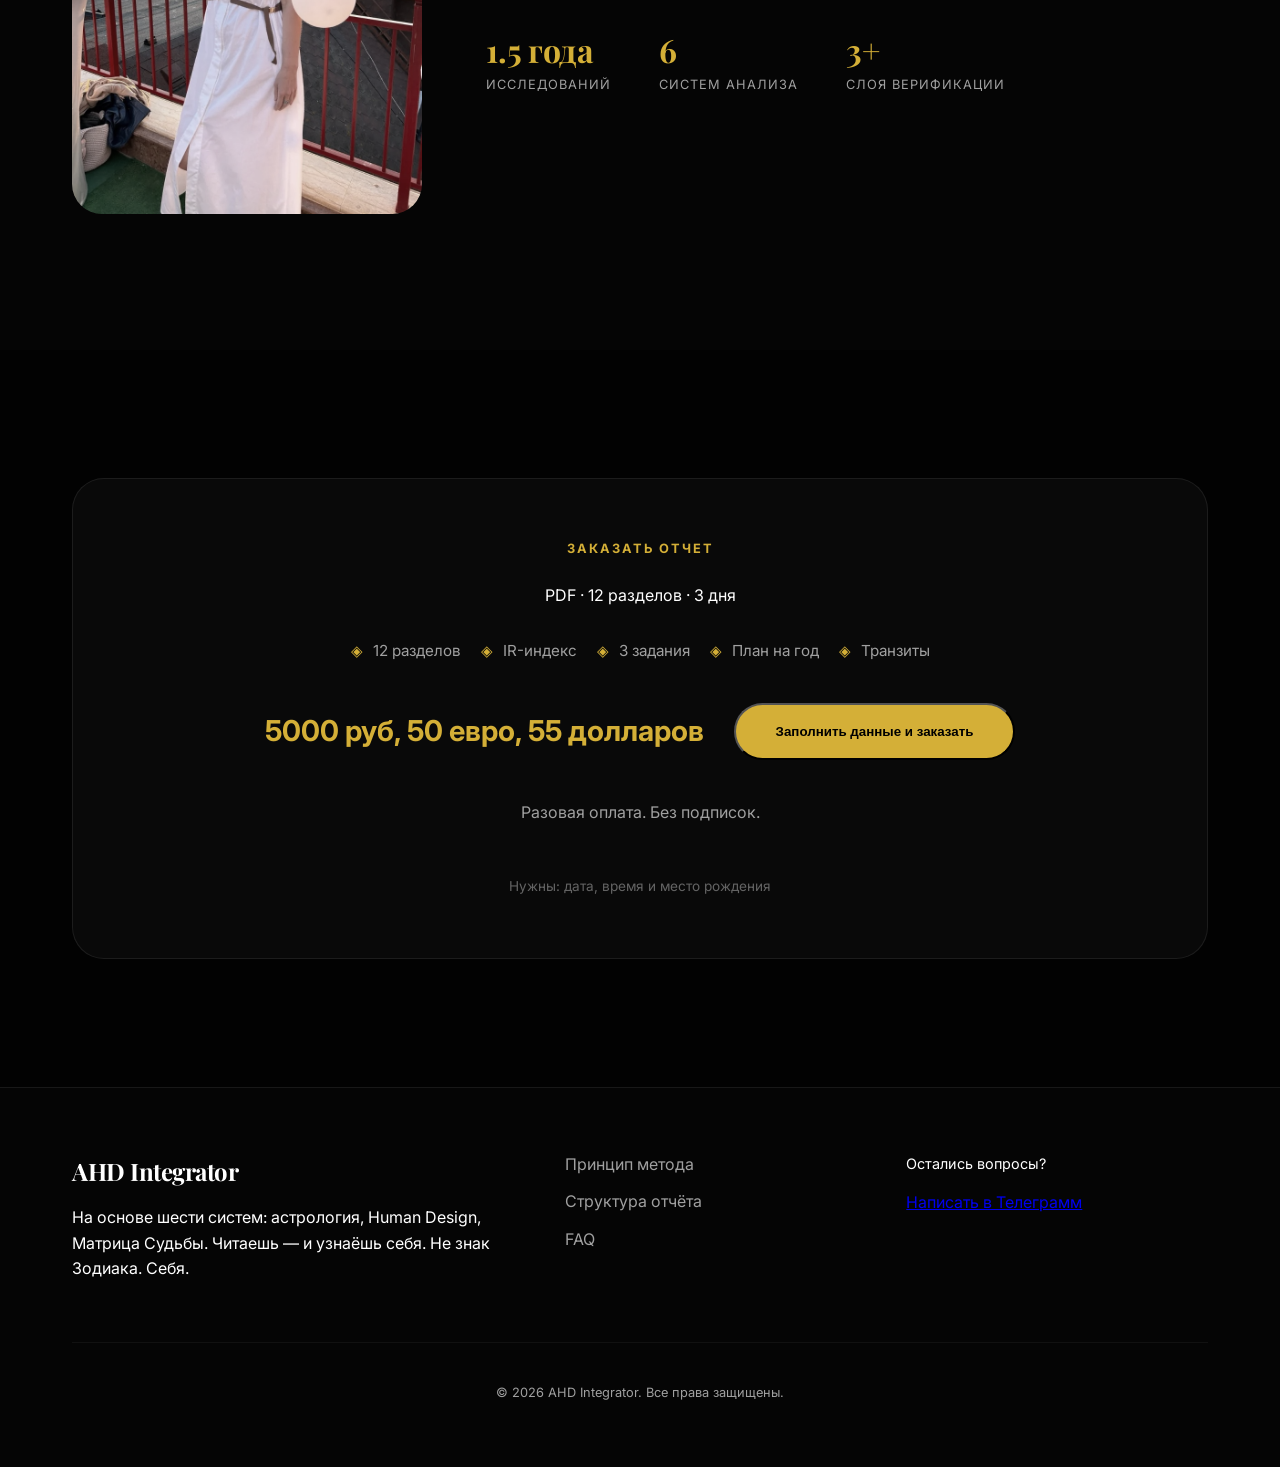
==== commit 57d2c693: "Add files via upload" ====
--- a/index.html
+++ b/index.html
@@ -693,7 +693,7 @@
     <div class="ask-block reveal">
       <div class="ask-title" data-t="ask_title">Остался вопрос?</div>
       <div class="ask-sub" data-t="ask_sub">Напиши — отвечу в течение 24 часов</div>
-      <form class="ask-form" id="askForm">
+      <form class="ask-form" id="askForm" method="POST">
         <div class="ask-row">
           <input class="ask-input" type="text" name="name" data-t-placeholder="ask_name" placeholder="Твоё имя" required>
           <input class="ask-input" type="email" name="email" data-t-placeholder="ask_email" placeholder="Email для ответа" required>
@@ -926,11 +926,15 @@
     <div class="modal-header">
       <h3 data-t="form_title">Оформление заказа</h3>
     </div>
-    <form class="order-form" id="mainOrderForm" action="https://formspree.io/f/mwvdybkn" method="POST">
+    <form class="order-form" id="mainOrderForm" method="POST">
       <input type="hidden" name="_subject" value="Новая заявка на отчёт AHD">
       <div class="form-group">
         <label data-t="form_name">Ваше имя</label>
         <input type="text" name="name" required placeholder="Елена">
+      </div>
+      <div class="form-group">
+        <label>Email (для получения отчета)</label>
+        <input type="email" name="email" required placeholder="example@mail.com">
       </div>
       <div class="form-row">
         <div class="form-group">
@@ -954,11 +958,58 @@
         <label data-t="form_contact">Ваш контакт (Telegram / WhatsApp)</label>
         <input type="text" name="contact" required placeholder="@username или +7...">
       </div>
-      <button type="submit" class="btn-primary" style="width: 100%; margin-top: 10px;" data-t="form_submit">Отправить данные и перейти к оплате</button>
+      <div class="form-group" style="margin-top: 15px;">
+        <label class="checkbox-label" style="font-size: 0.85rem; color: var(--text-muted);">
+          <input type="checkbox" name="privacy_policy" required>
+          <span>Согласен(на) на обработку персональных данных <!-- [TODO: РУЧНОЕ - вставьте ссылку на вашу политику конфиденциальности] --></span>
+        </label>
+      </div>
+      <button type="submit" class="btn-primary" style="width: 100%; margin-top: 10px;" data-t="form_submit">Отправить данные и рассчитать демо</button>
     </form>
   </div>
 </div>
 
+<!-- DEMO MODAL -->
+<div class="modal" id="demoModal">
+  <div class="modal-overlay"></div>
+  <div class="modal-content" style="max-width: 600px;">
+    <button class="modal-close">&times;</button>
+    <div class="modal-header">
+      <h3 style="font-size: 1.5rem; margin-bottom: 5px;">Первичный анализ</h3>
+      <p style="color: var(--text-muted); font-size: 0.9rem;">(Бесплатная часть)</p>
+    </div>
+    
+    <div class="demo-open" style="margin-bottom: 30px;">
+      <div class="demo-card" style="background: rgba(255,255,255,0.03); padding: 15px; border-radius: 8px; margin-bottom: 10px;">
+        <h4 style="margin-bottom: 5px; color: var(--primary);">✨ Астрология <span id="demo-sun-sign" style="color: #fff; font-weight: normal; font-size: 0.9em; margin-left: 5px;"></span></h4>
+        <p id="demo-sun" style="color: var(--text-muted); font-size: 0.95rem; line-height: 1.4;"></p>
+      </div>
+      <div class="demo-card" style="background: rgba(255,255,255,0.03); padding: 15px; border-radius: 8px; margin-bottom: 10px;">
+        <h4 style="margin-bottom: 5px; color: var(--primary);">🧬 Human Design <span id="demo-hd-sign" style="color: #fff; font-weight: normal; font-size: 0.9em; margin-left: 5px;"></span> <span style="font-size:0.75em; color:#888; font-weight:normal;">(ориентировочно)</span></h4>
+        <p id="demo-hd" style="color: var(--text-muted); font-size: 0.95rem; line-height: 1.4;"></p>
+      </div>
+      <div class="demo-card" id="demo-matrix-card" style="background: rgba(255,255,255,0.03); padding: 15px; border-radius: 8px;">
+        <h4 style="margin-bottom: 5px; color: var(--primary);">🔢 Матрица Судьбы <span id="demo-matrix-sign" style="color: #fff; font-weight: normal; font-size: 0.9em; margin-left: 5px;"></span></h4>
+        <p id="demo-matrix" style="color: var(--text-muted); font-size: 0.95rem; line-height: 1.4;"></p>
+      </div>
+    </div>
+
+    <div class="demo-locked">
+      <div class="locked-block"><h3>Главный внутренний конфликт</h3><p class="ph"></p></div>
+      <div class="locked-block"><h3>Точка силы</h3><p class="ph"></p></div>
+      <div class="locked-block"><h3>IR-индекс</h3><p class="ph"></p></div>
+      <div class="locked-block"><h3>3 задания</h3><p class="ph"></p></div>
+      
+      <div class="unlock-overlay">
+        <p style="font-weight: 600; margin-bottom: 15px; font-size: 1.1rem; color: #fff;">Полный разбор по 6 системам — в отчёте</p>
+        <a href="#" class="btn-primary btn-pay btn-pay-ru" data-cur="ru" style="width: 100%; display: block; text-align: center; margin-bottom: 10px;">Оплатить картой РФ · 5000 ₽</a>
+        <a href="#" class="btn-outline btn-pay btn-pay-intl" data-cur="intl" style="width: 100%; display: block; text-align: center; color: #fff; border-color: rgba(255,255,255,0.2);">Pay by international card · 50 € / 55 $</a>
+      </div>
+    </div>
+  </div>
+</div>
+
+<!-- Scripts -->
 <script src="script.js?v=1.28"></script>
 </body>
 </html>
